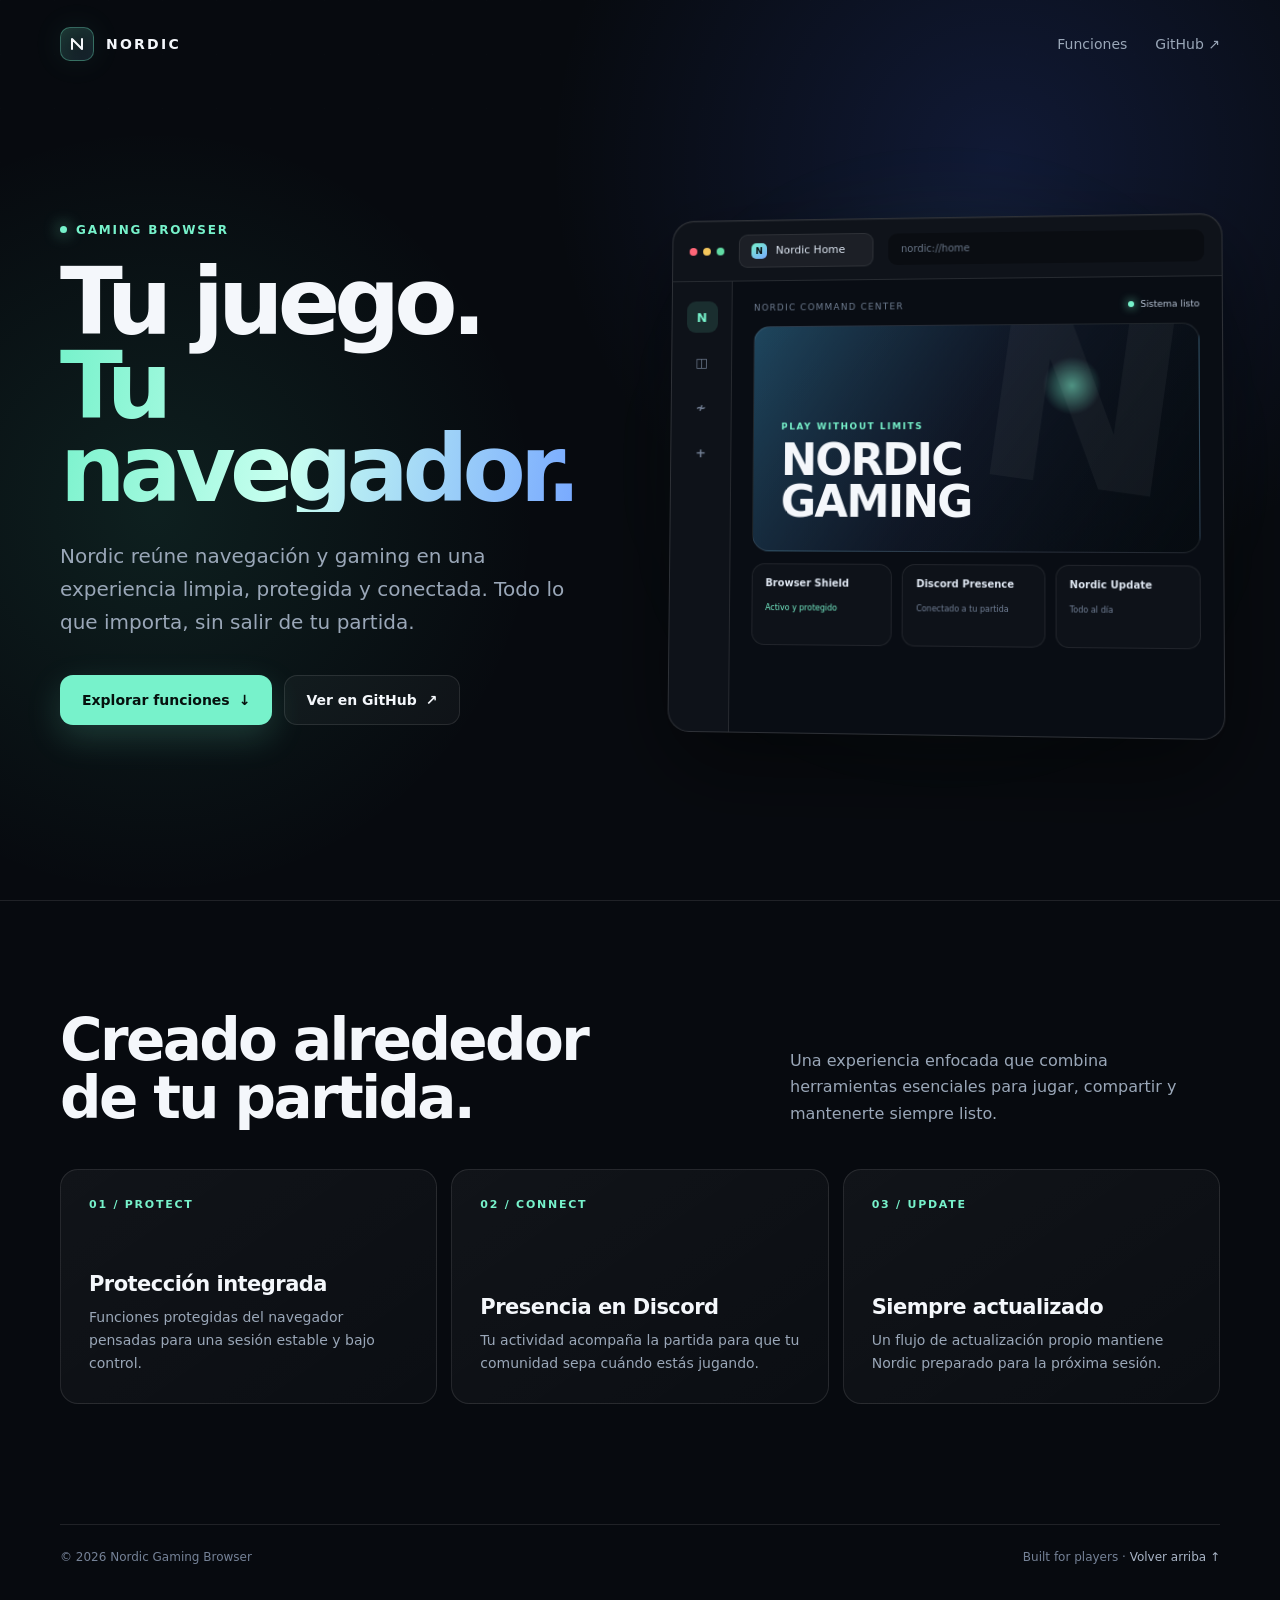
==== index.html @ 699a881e "Create Nordic Gaming Browser landing page" ====
<!doctype html>
<html lang="es">
<head>
  <meta charset="utf-8">
  <meta name="viewport" content="width=device-width, initial-scale=1">
  <meta name="theme-color" content="#070a0f">
  <meta name="description" content="Nordic Gaming Browser: una experiencia de navegación creada alrededor de tu juego.">
  <meta property="og:title" content="Nordic Gaming Browser">
  <meta property="og:description" content="Tu juego. Tu navegador. Sin distracciones.">
  <meta property="og:type" content="website">
  <meta property="og:url" content="https://noordic.github.io/nordic-gaming-browser/">
  <title>Nordic Gaming Browser</title>
  <style>
    :root {
      color-scheme: dark;
      --bg: #070a0f;
      --surface: #0d121b;
      --line: rgba(255,255,255,.1);
      --text: #f4f7fb;
      --muted: #9aa7b8;
      --mint: #77f2cb;
      --blue: #78a9ff;
      --glow: rgba(119,242,203,.22);
      --radius: 22px;
    }
    * { box-sizing: border-box; }
    html { scroll-behavior: smooth; }
    body {
      margin: 0;
      min-width: 320px;
      background:
        radial-gradient(circle at 78% 10%, rgba(67,107,255,.16), transparent 28rem),
        radial-gradient(circle at 12% 32%, rgba(74,222,174,.1), transparent 24rem),
        var(--bg);
      color: var(--text);
      font-family: Inter, ui-sans-serif, system-ui, -apple-system, BlinkMacSystemFont, "Segoe UI", sans-serif;
      -webkit-font-smoothing: antialiased;
    }
    body::before {
      content: "";
      position: fixed;
      inset: 0;
      z-index: -1;
      opacity: .18;
      background-image:
        linear-gradient(rgba(255,255,255,.04) 1px, transparent 1px),
        linear-gradient(90deg, rgba(255,255,255,.04) 1px, transparent 1px);
      background-size: 54px 54px;
      mask-image: linear-gradient(to bottom, black, transparent 75%);
    }
    a { color: inherit; }
    .shell { width: min(1160px, calc(100% - 40px)); margin-inline: auto; }
    header {
      height: 88px;
      display: flex;
      align-items: center;
      justify-content: space-between;
    }
    .brand {
      display: inline-flex;
      align-items: center;
      gap: 12px;
      color: var(--text);
      text-decoration: none;
      font-size: 14px;
      font-weight: 750;
      letter-spacing: .16em;
      text-transform: uppercase;
    }
    .mark {
      width: 34px;
      height: 34px;
      display: grid;
      place-items: center;
      border: 1px solid rgba(119,242,203,.35);
      border-radius: 10px;
      background: linear-gradient(145deg, rgba(119,242,203,.16), rgba(120,169,255,.08));
      box-shadow: inset 0 0 20px rgba(119,242,203,.08), 0 0 32px rgba(119,242,203,.08);
    }
    .mark svg { width: 20px; height: 20px; }
    nav { display: flex; gap: 28px; align-items: center; }
    nav a {
      color: var(--muted);
      text-decoration: none;
      font-size: 14px;
      transition: color .2s ease;
    }
    nav a:hover, nav a:focus-visible { color: var(--text); }
    .hero {
      min-height: calc(100svh - 88px);
      display: grid;
      grid-template-columns: .9fr 1.1fr;
      gap: clamp(42px, 7vw, 96px);
      align-items: center;
      padding: 52px 0 92px;
    }
    .eyebrow {
      width: fit-content;
      display: flex;
      align-items: center;
      gap: 9px;
      margin: 0 0 24px;
      color: var(--mint);
      font-size: 12px;
      font-weight: 700;
      letter-spacing: .15em;
      text-transform: uppercase;
    }
    .eyebrow::before {
      content: "";
      width: 7px;
      height: 7px;
      border-radius: 50%;
      background: var(--mint);
      box-shadow: 0 0 16px var(--mint);
    }
    h1 {
      margin: 0;
      max-width: 700px;
      font-size: clamp(52px, 7.2vw, 96px);
      line-height: .91;
      letter-spacing: -.065em;
      font-weight: 780;
    }
    h1 span {
      display: block;
      color: transparent;
      background: linear-gradient(100deg, var(--mint), #c8fff0 46%, var(--blue));
      -webkit-background-clip: text;
      background-clip: text;
    }
    .lead {
      max-width: 560px;
      margin: 28px 0 0;
      color: var(--muted);
      font-size: clamp(17px, 1.7vw, 20px);
      line-height: 1.65;
    }
    .actions { display: flex; flex-wrap: wrap; gap: 12px; margin-top: 36px; }
    .button {
      min-height: 50px;
      padding: 0 21px;
      display: inline-flex;
      align-items: center;
      justify-content: center;
      gap: 9px;
      border: 1px solid var(--line);
      border-radius: 13px;
      background: rgba(255,255,255,.035);
      color: var(--text);
      font-size: 14px;
      font-weight: 700;
      text-decoration: none;
      transition: transform .2s ease, border-color .2s ease, background .2s ease;
    }
    .button.primary {
      border-color: transparent;
      background: var(--mint);
      color: #06110e;
      box-shadow: 0 12px 34px rgba(119,242,203,.18);
    }
    .button:hover { transform: translateY(-2px); border-color: rgba(255,255,255,.24); }
    .button.primary:hover { background: #9affdf; }
    .button:focus-visible, a:focus-visible { outline: 2px solid var(--mint); outline-offset: 4px; }

    .showcase { position: relative; perspective: 1200px; }
    .showcase::before {
      content: "";
      position: absolute;
      width: 65%;
      aspect-ratio: 1;
      left: 18%;
      top: 14%;
      border-radius: 50%;
      background: var(--glow);
      filter: blur(70px);
    }
    .browser {
      position: relative;
      overflow: hidden;
      border: 1px solid rgba(255,255,255,.15);
      border-radius: var(--radius);
      background: #090d14;
      box-shadow: 0 35px 90px rgba(0,0,0,.48), inset 0 1px rgba(255,255,255,.06);
      transform: rotateY(-4deg) rotateX(2deg);
    }
    .browser-top {
      height: 62px;
      padding: 0 17px;
      display: flex;
      align-items: center;
      gap: 15px;
      border-bottom: 1px solid var(--line);
      background: rgba(255,255,255,.025);
    }
    .traffic { display: flex; gap: 6px; }
    .traffic i { width: 8px; height: 8px; border-radius: 50%; background: #36404f; }
    .traffic i:first-child { background: #ff6678; }
    .traffic i:nth-child(2) { background: #f4c65c; }
    .traffic i:last-child { background: #61dba4; }
    .tab {
      height: 34px;
      min-width: 138px;
      padding: 0 12px;
      display: flex;
      align-items: center;
      gap: 9px;
      border: 1px solid rgba(255,255,255,.08);
      border-radius: 9px;
      background: rgba(255,255,255,.055);
      color: #dce5f1;
      font-size: 11px;
    }
    .tab-badge {
      width: 16px;
      height: 16px;
      display: grid;
      place-items: center;
      border-radius: 5px;
      background: linear-gradient(145deg, var(--mint), var(--blue));
      color: #08100e;
      font-weight: 900;
      font-size: 9px;
    }
    .address {
      flex: 1;
      height: 32px;
      min-width: 0;
      display: flex;
      align-items: center;
      padding: 0 13px;
      border-radius: 9px;
      background: rgba(0,0,0,.3);
      color: #687587;
      font-size: 10px;
    }
    .browser-body {
      min-height: 455px;
      display: grid;
      grid-template-columns: 62px 1fr;
    }
    .rail {
      padding: 20px 13px;
      display: flex;
      flex-direction: column;
      align-items: center;
      gap: 14px;
      border-right: 1px solid var(--line);
      background: rgba(255,255,255,.018);
    }
    .rail div {
      width: 32px;
      height: 32px;
      display: grid;
      place-items: center;
      border-radius: 9px;
      color: #748196;
      font-size: 13px;
      font-weight: 800;
    }
    .rail .active { background: rgba(119,242,203,.12); color: var(--mint); }
    .screen { padding: 22px; }
    .screen-head { display: flex; align-items: center; justify-content: space-between; gap: 14px; }
    .screen-head small { color: #6f7d91; font-size: 9px; letter-spacing: .14em; text-transform: uppercase; }
    .live {
      display: flex;
      align-items: center;
      gap: 6px;
      color: #b9c6d8;
      font-size: 9px;
    }
    .live::before { content: ""; width: 6px; height: 6px; border-radius: 50%; background: var(--mint); box-shadow: 0 0 10px var(--mint); }
    .game-card {
      position: relative;
      overflow: hidden;
      min-height: 228px;
      margin-top: 14px;
      padding: 28px;
      display: flex;
      flex-direction: column;
      justify-content: flex-end;
      border: 1px solid rgba(255,255,255,.1);
      border-radius: 17px;
      background:
        radial-gradient(circle at 72% 27%, rgba(119,242,203,.55), transparent 8%),
        linear-gradient(125deg, rgba(15,27,37,.3), rgba(5,10,15,.85)),
        linear-gradient(120deg, #255977, #19213a 48%, #0b1118);
    }
    .game-card::before {
      content: "N";
      position: absolute;
      right: 3%;
      top: -29%;
      color: rgba(255,255,255,.045);
      font-size: 245px;
      font-weight: 900;
      transform: rotate(8deg);
    }
    .game-card p { margin: 0 0 8px; color: var(--mint); font-size: 9px; font-weight: 800; letter-spacing: .18em; text-transform: uppercase; }
    .game-card h2 { margin: 0; font-size: clamp(28px, 4vw, 44px); line-height: .95; letter-spacing: -.04em; }
    .status-grid { display: grid; grid-template-columns: repeat(3, 1fr); gap: 10px; margin-top: 12px; }
    .status {
      min-height: 82px;
      padding: 13px;
      border: 1px solid rgba(255,255,255,.075);
      border-radius: 13px;
      background: rgba(255,255,255,.025);
    }
    .status b { display: block; margin-bottom: 7px; color: #dfe7f2; font-size: 10px; }
    .status span { color: #738198; font-size: 8px; line-height: 1.5; }
    .status .ok { color: var(--mint); }

    .features {
      padding: 110px 0 120px;
      border-top: 1px solid var(--line);
    }
    .section-head {
      display: flex;
      justify-content: space-between;
      align-items: end;
      gap: 30px;
      margin-bottom: 42px;
    }
    .section-head h2 { margin: 0; font-size: clamp(34px, 5vw, 58px); letter-spacing: -.045em; line-height: 1; }
    .section-head p { max-width: 430px; margin: 0; color: var(--muted); line-height: 1.65; }
    .feature-grid { display: grid; grid-template-columns: repeat(3, 1fr); gap: 14px; }
    .feature {
      min-height: 235px;
      padding: 28px;
      display: flex;
      flex-direction: column;
      border: 1px solid var(--line);
      border-radius: 18px;
      background: linear-gradient(145deg, rgba(255,255,255,.045), rgba(255,255,255,.018));
    }
    .feature .number { color: var(--mint); font-size: 11px; font-weight: 800; letter-spacing: .16em; }
    .feature h3 { margin: auto 0 10px; font-size: 21px; letter-spacing: -.025em; }
    .feature p { margin: 0; color: var(--muted); font-size: 14px; line-height: 1.65; }
    footer {
      padding: 25px 0 36px;
      display: flex;
      justify-content: space-between;
      gap: 20px;
      border-top: 1px solid var(--line);
      color: #758297;
      font-size: 12px;
    }
    footer a { text-decoration: none; color: #a9b5c6; }
    footer a:hover { color: var(--mint); }

    @media (max-width: 900px) {
      .hero { grid-template-columns: 1fr; padding-top: 38px; }
      .hero-copy { max-width: 680px; }
      .showcase { width: min(680px, 100%); }
      .browser { transform: none; }
      .feature-grid { grid-template-columns: 1fr; }
      .feature { min-height: 190px; }
    }
    @media (max-width: 620px) {
      .shell { width: min(100% - 28px, 1160px); }
      header { height: 72px; }
      nav a:first-child { display: none; }
      .hero { min-height: auto; gap: 52px; padding: 56px 0 78px; }
      h1 { font-size: clamp(50px, 16vw, 72px); }
      .browser-top { height: 52px; padding: 0 12px; gap: 10px; }
      .tab { min-width: 108px; }
      .browser-body { min-height: 365px; grid-template-columns: 48px 1fr; }
      .rail { padding-inline: 8px; }
      .screen { padding: 14px; }
      .game-card { min-height: 190px; padding: 20px; }
      .status-grid { grid-template-columns: 1fr; }
      .status:nth-child(n+2) { display: none; }
      .section-head { align-items: start; flex-direction: column; }
      .features { padding: 82px 0; }
      footer { flex-direction: column; }
    }
    @media (prefers-reduced-motion: reduce) {
      html { scroll-behavior: auto; }
      *, *::before, *::after { transition-duration: .01ms !important; }
    }
  </style>
</head>
<body>
  <header class="shell">
    <a class="brand" href="#" aria-label="Nordic Gaming Browser, inicio">
      <span class="mark" aria-hidden="true">
        <svg viewBox="0 0 24 24" fill="none">
          <path d="M6 18V6l12 12V6" stroke="currentColor" stroke-width="2.4" stroke-linecap="round" stroke-linejoin="round"/>
        </svg>
      </span>
      Nordic
    </a>
    <nav aria-label="Navegación principal">
      <a href="#funciones">Funciones</a>
      <a href="https://github.com/noordic/nordic-gaming-browser" target="_blank" rel="noreferrer">GitHub &nearr;</a>
    </nav>
  </header>

  <main>
    <section class="hero shell">
      <div class="hero-copy">
        <p class="eyebrow">Gaming browser</p>
        <h1>Tu juego.<span>Tu navegador.</span></h1>
        <p class="lead">Nordic re&uacute;ne navegaci&oacute;n y gaming en una experiencia limpia, protegida y conectada. Todo lo que importa, sin salir de tu partida.</p>
        <div class="actions">
          <a class="button primary" href="#funciones">Explorar funciones <span aria-hidden="true">&darr;</span></a>
          <a class="button" href="https://github.com/noordic/nordic-gaming-browser" target="_blank" rel="noreferrer">Ver en GitHub <span aria-hidden="true">&nearr;</span></a>
        </div>
      </div>

      <div class="showcase" aria-label="Vista conceptual de Nordic Gaming Browser">
        <div class="browser">
          <div class="browser-top">
            <span class="traffic" aria-hidden="true"><i></i><i></i><i></i></span>
            <div class="tab"><span class="tab-badge">N</span> Nordic Home</div>
            <div class="address">nordic://home</div>
          </div>
          <div class="browser-body">
            <aside class="rail" aria-hidden="true">
              <div class="active">N</div>
              <div>&#9707;</div>
              <div>&#8769;</div>
              <div>+</div>
            </aside>
            <div class="screen">
              <div class="screen-head">
                <small>Nordic command center</small>
                <span class="live">Sistema listo</span>
              </div>
              <div class="game-card">
                <p>Play without limits</p>
                <h2>NORDIC<br>GAMING</h2>
              </div>
              <div class="status-grid">
                <div class="status"><b>Browser Shield</b><span class="ok">Activo y protegido</span></div>
                <div class="status"><b>Discord Presence</b><span>Conectado a tu partida</span></div>
                <div class="status"><b>Nordic Update</b><span>Todo al d&iacute;a</span></div>
              </div>
            </div>
          </div>
        </div>
      </div>
    </section>

    <section class="features" id="funciones">
      <div class="shell">
        <div class="section-head">
          <h2>Creado alrededor<br>de tu partida.</h2>
          <p>Una experiencia enfocada que combina herramientas esenciales para jugar, compartir y mantenerte siempre listo.</p>
        </div>
        <div class="feature-grid">
          <article class="feature">
            <span class="number">01 / PROTECT</span>
            <h3>Protecci&oacute;n integrada</h3>
            <p>Funciones protegidas del navegador pensadas para una sesi&oacute;n estable y bajo control.</p>
          </article>
          <article class="feature">
            <span class="number">02 / CONNECT</span>
            <h3>Presencia en Discord</h3>
            <p>Tu actividad acompa&ntilde;a la partida para que tu comunidad sepa cu&aacute;ndo est&aacute;s jugando.</p>
          </article>
          <article class="feature">
            <span class="number">03 / UPDATE</span>
            <h3>Siempre actualizado</h3>
            <p>Un flujo de actualizaci&oacute;n propio mantiene Nordic preparado para la pr&oacute;xima sesi&oacute;n.</p>
          </article>
        </div>
      </div>
    </section>
  </main>

  <footer class="shell">
    <span>&copy; 2026 Nordic Gaming Browser</span>
    <span>Built for players &middot; <a href="#">Volver arriba &uarr;</a></span>
  </footer>
</body>
</html>
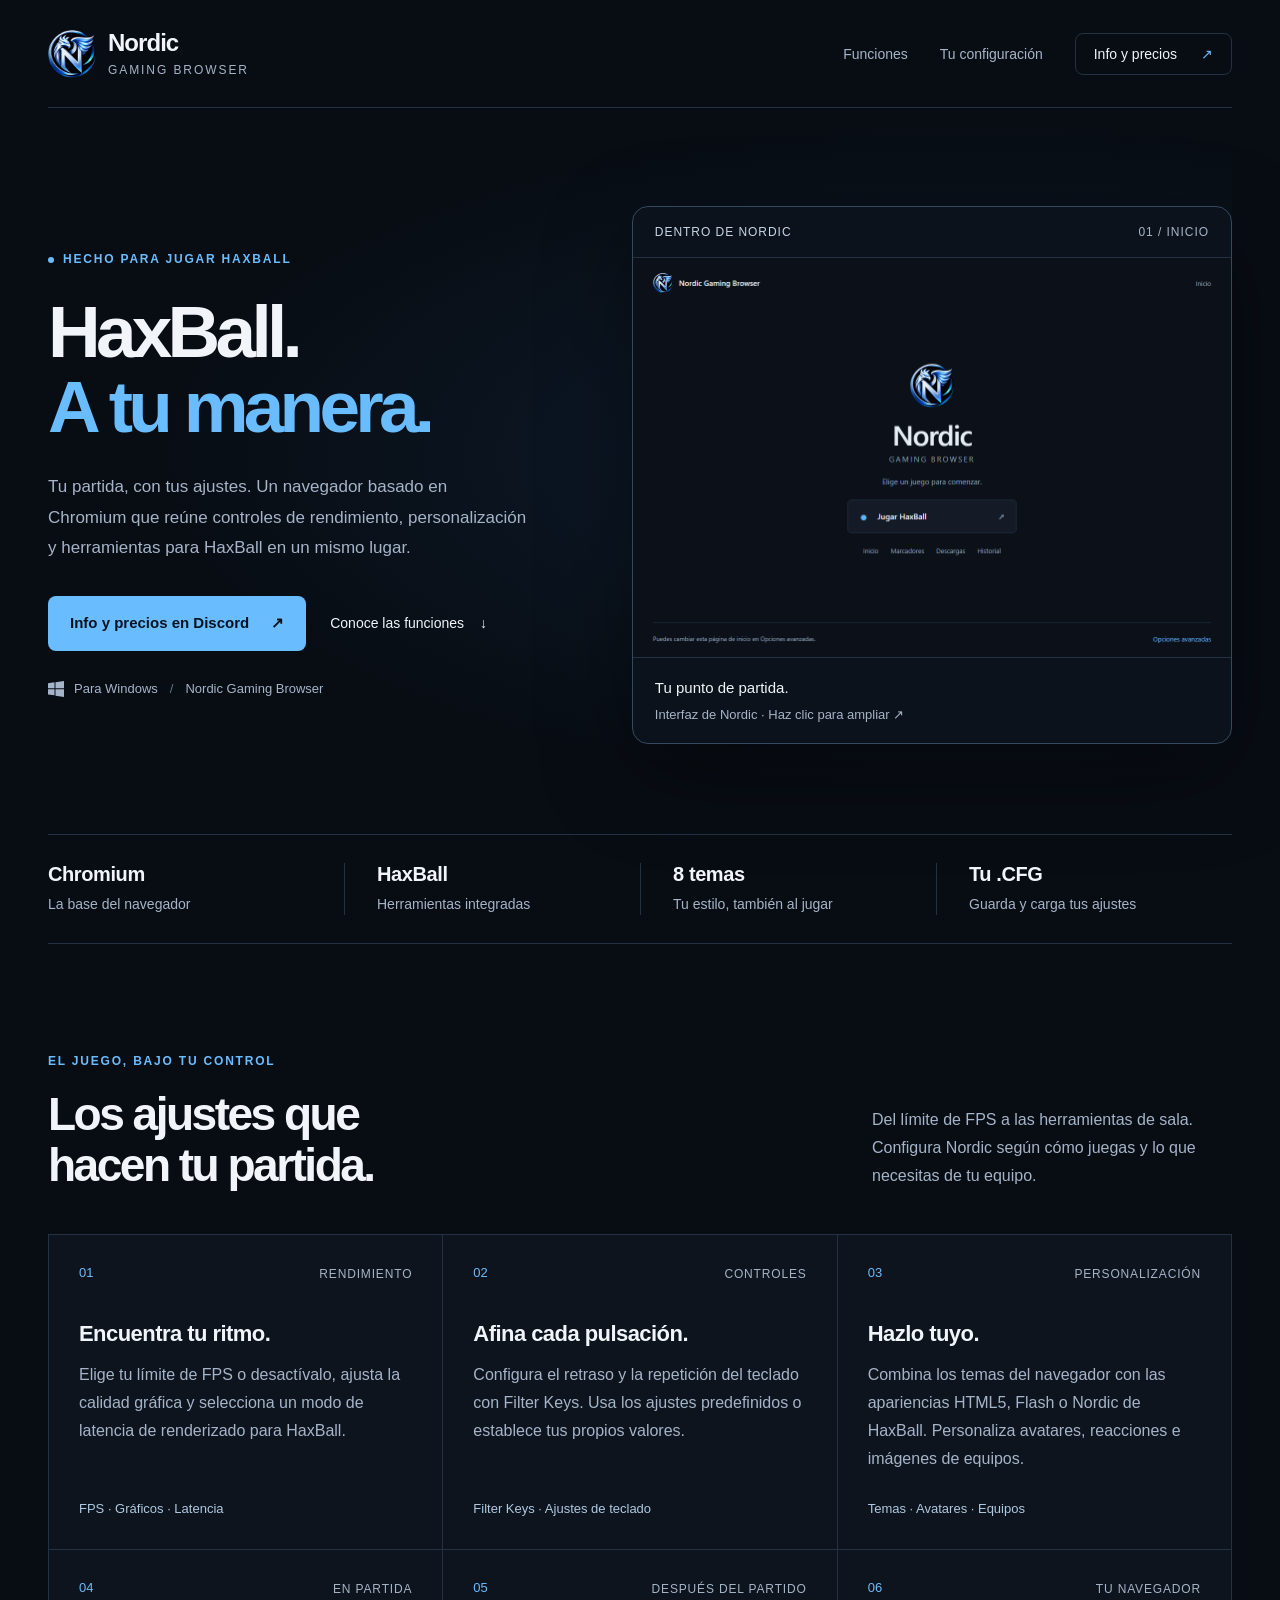
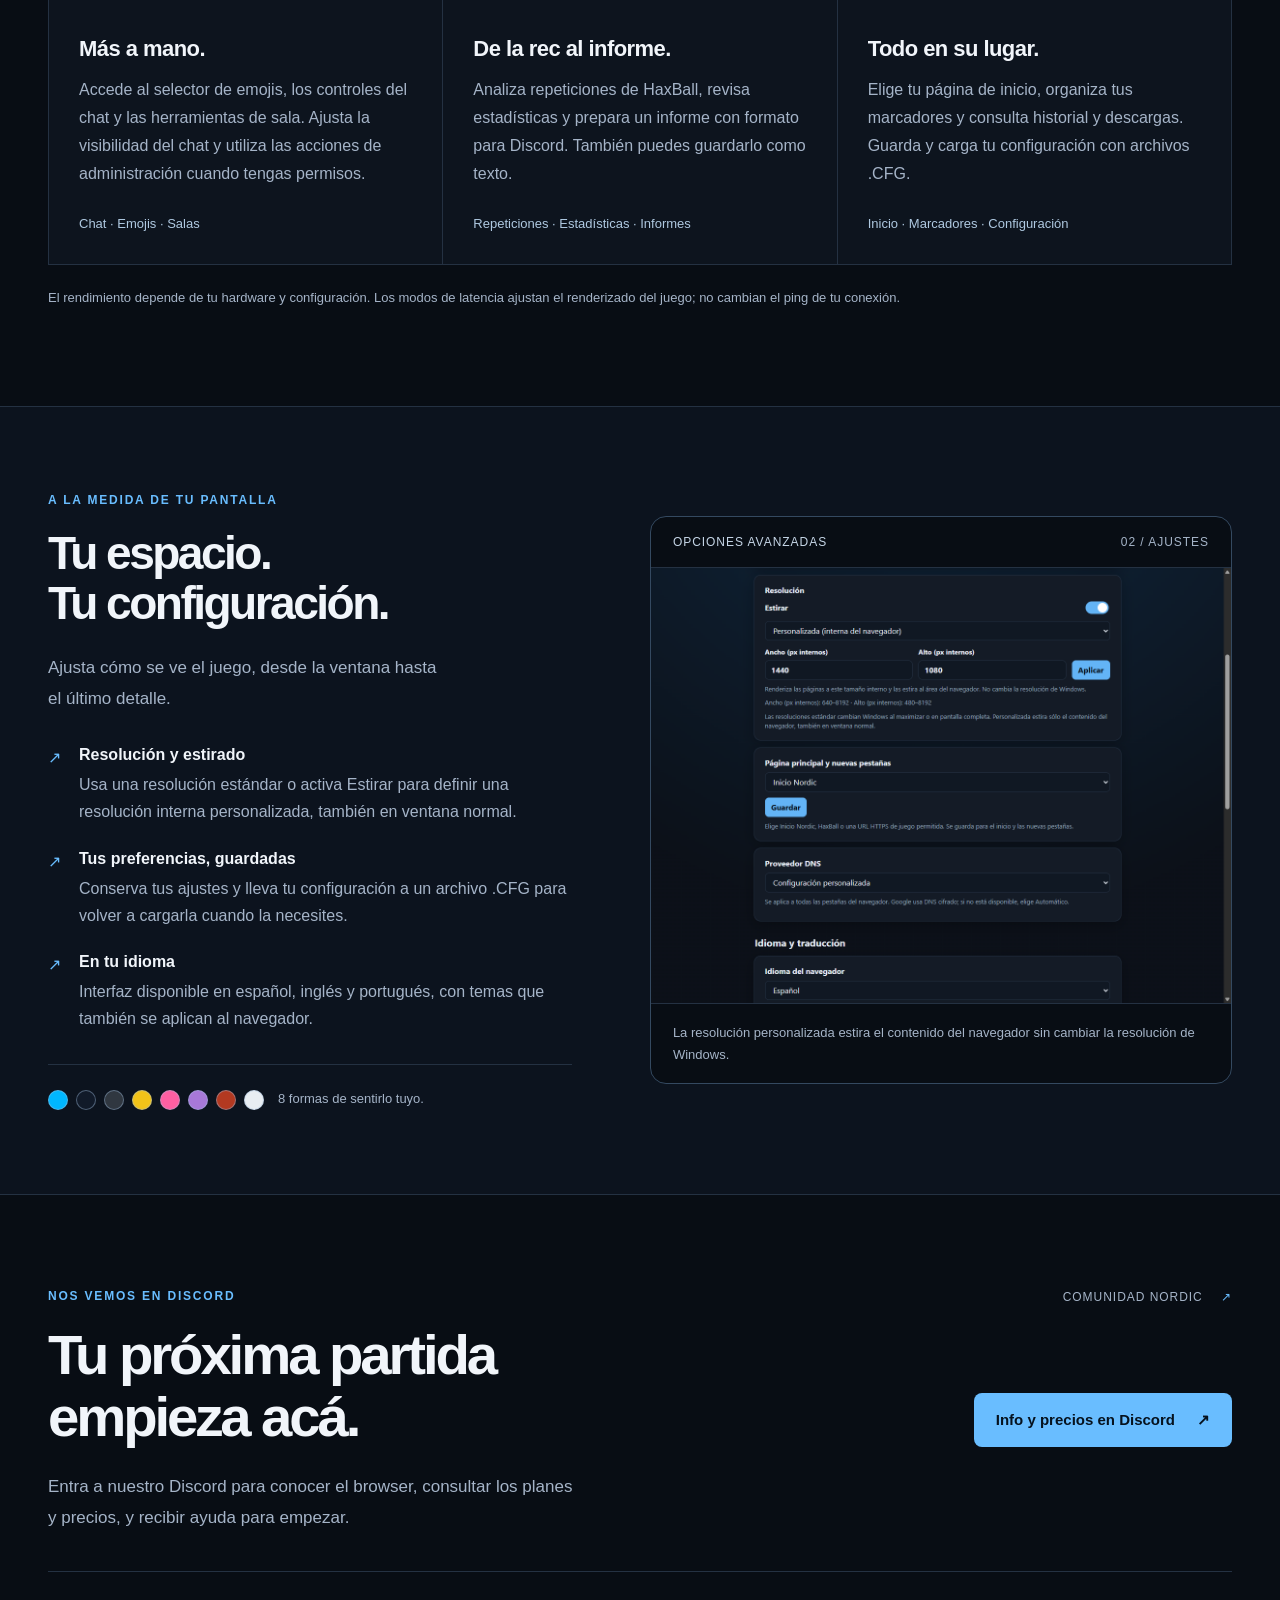
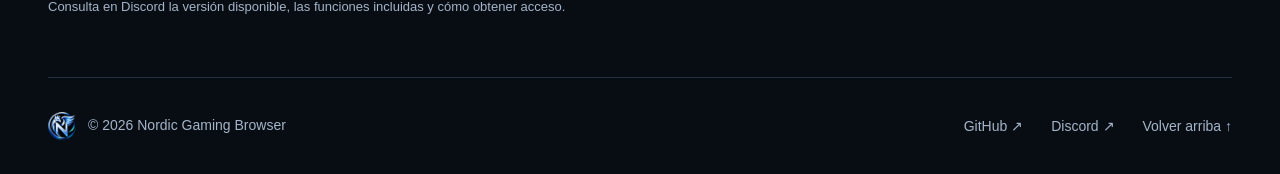
==== commit 4275265a: "Refresh Nordic site for current HaxBall browser and Discord pricing" ====
--- a/index.html
+++ b/index.html
@@ -3,475 +3,148 @@
 <head>
   <meta charset="utf-8">
   <meta name="viewport" content="width=device-width, initial-scale=1">
-  <meta name="theme-color" content="#070a0f">
-  <meta name="description" content="Nordic Gaming Browser: una experiencia de navegación creada alrededor de tu juego.">
-  <meta property="og:title" content="Nordic Gaming Browser">
-  <meta property="og:description" content="Tu juego. Tu navegador. Sin distracciones.">
+  <meta name="theme-color" content="#080d14">
+  <meta name="description" content="Nordic Gaming Browser para Windows. Un navegador basado en Chromium con controles de FPS, latencia, personalización y herramientas para HaxBall. Información y precios en Discord.">
+  <meta property="og:title" content="Nordic Gaming Browser — HaxBall. A tu manera.">
+  <meta property="og:description" content="Controla tu experiencia en HaxBall: rendimiento, temas, resolución y herramientas de juego. Conoce Nordic y consulta los precios en Discord.">
   <meta property="og:type" content="website">
+  <meta property="og:locale" content="es_CL">
   <meta property="og:url" content="https://noordic.github.io/nordic-gaming-browser/">
-  <title>Nordic Gaming Browser</title>
-  <style>
-    :root {
-      color-scheme: dark;
-      --bg: #070a0f;
-      --surface: #0d121b;
-      --line: rgba(255,255,255,.1);
-      --text: #f4f7fb;
-      --muted: #9aa7b8;
-      --mint: #77f2cb;
-      --blue: #78a9ff;
-      --glow: rgba(119,242,203,.22);
-      --radius: 22px;
-    }
-    * { box-sizing: border-box; }
-    html { scroll-behavior: smooth; }
-    body {
-      margin: 0;
-      min-width: 320px;
-      background:
-        radial-gradient(circle at 78% 10%, rgba(67,107,255,.16), transparent 28rem),
-        radial-gradient(circle at 12% 32%, rgba(74,222,174,.1), transparent 24rem),
-        var(--bg);
-      color: var(--text);
-      font-family: Inter, ui-sans-serif, system-ui, -apple-system, BlinkMacSystemFont, "Segoe UI", sans-serif;
-      -webkit-font-smoothing: antialiased;
-    }
-    body::before {
-      content: "";
-      position: fixed;
-      inset: 0;
-      z-index: -1;
-      opacity: .18;
-      background-image:
-        linear-gradient(rgba(255,255,255,.04) 1px, transparent 1px),
-        linear-gradient(90deg, rgba(255,255,255,.04) 1px, transparent 1px);
-      background-size: 54px 54px;
-      mask-image: linear-gradient(to bottom, black, transparent 75%);
-    }
-    a { color: inherit; }
-    .shell { width: min(1160px, calc(100% - 40px)); margin-inline: auto; }
-    header {
-      height: 88px;
-      display: flex;
-      align-items: center;
-      justify-content: space-between;
-    }
-    .brand {
-      display: inline-flex;
-      align-items: center;
-      gap: 12px;
-      color: var(--text);
-      text-decoration: none;
-      font-size: 14px;
-      font-weight: 750;
-      letter-spacing: .16em;
-      text-transform: uppercase;
-    }
-    .mark {
-      width: 34px;
-      height: 34px;
-      display: grid;
-      place-items: center;
-      border: 1px solid rgba(119,242,203,.35);
-      border-radius: 10px;
-      background: linear-gradient(145deg, rgba(119,242,203,.16), rgba(120,169,255,.08));
-      box-shadow: inset 0 0 20px rgba(119,242,203,.08), 0 0 32px rgba(119,242,203,.08);
-    }
-    .mark svg { width: 20px; height: 20px; }
-    nav { display: flex; gap: 28px; align-items: center; }
-    nav a {
-      color: var(--muted);
-      text-decoration: none;
-      font-size: 14px;
-      transition: color .2s ease;
-    }
-    nav a:hover, nav a:focus-visible { color: var(--text); }
-    .hero {
-      min-height: calc(100svh - 88px);
-      display: grid;
-      grid-template-columns: .9fr 1.1fr;
-      gap: clamp(42px, 7vw, 96px);
-      align-items: center;
-      padding: 52px 0 92px;
-    }
-    .eyebrow {
-      width: fit-content;
-      display: flex;
-      align-items: center;
-      gap: 9px;
-      margin: 0 0 24px;
-      color: var(--mint);
-      font-size: 12px;
-      font-weight: 700;
-      letter-spacing: .15em;
-      text-transform: uppercase;
-    }
-    .eyebrow::before {
-      content: "";
-      width: 7px;
-      height: 7px;
-      border-radius: 50%;
-      background: var(--mint);
-      box-shadow: 0 0 16px var(--mint);
-    }
-    h1 {
-      margin: 0;
-      max-width: 700px;
-      font-size: clamp(52px, 7.2vw, 96px);
-      line-height: .91;
-      letter-spacing: -.065em;
-      font-weight: 780;
-    }
-    h1 span {
-      display: block;
-      color: transparent;
-      background: linear-gradient(100deg, var(--mint), #c8fff0 46%, var(--blue));
-      -webkit-background-clip: text;
-      background-clip: text;
-    }
-    .lead {
-      max-width: 560px;
-      margin: 28px 0 0;
-      color: var(--muted);
-      font-size: clamp(17px, 1.7vw, 20px);
-      line-height: 1.65;
-    }
-    .actions { display: flex; flex-wrap: wrap; gap: 12px; margin-top: 36px; }
-    .button {
-      min-height: 50px;
-      padding: 0 21px;
-      display: inline-flex;
-      align-items: center;
-      justify-content: center;
-      gap: 9px;
-      border: 1px solid var(--line);
-      border-radius: 13px;
-      background: rgba(255,255,255,.035);
-      color: var(--text);
-      font-size: 14px;
-      font-weight: 700;
-      text-decoration: none;
-      transition: transform .2s ease, border-color .2s ease, background .2s ease;
-    }
-    .button.primary {
-      border-color: transparent;
-      background: var(--mint);
-      color: #06110e;
-      box-shadow: 0 12px 34px rgba(119,242,203,.18);
-    }
-    .button:hover { transform: translateY(-2px); border-color: rgba(255,255,255,.24); }
-    .button.primary:hover { background: #9affdf; }
-    .button:focus-visible, a:focus-visible { outline: 2px solid var(--mint); outline-offset: 4px; }
-
-    .showcase { position: relative; perspective: 1200px; }
-    .showcase::before {
-      content: "";
-      position: absolute;
-      width: 65%;
-      aspect-ratio: 1;
-      left: 18%;
-      top: 14%;
-      border-radius: 50%;
-      background: var(--glow);
-      filter: blur(70px);
-    }
-    .browser {
-      position: relative;
-      overflow: hidden;
-      border: 1px solid rgba(255,255,255,.15);
-      border-radius: var(--radius);
-      background: #090d14;
-      box-shadow: 0 35px 90px rgba(0,0,0,.48), inset 0 1px rgba(255,255,255,.06);
-      transform: rotateY(-4deg) rotateX(2deg);
-    }
-    .browser-top {
-      height: 62px;
-      padding: 0 17px;
-      display: flex;
-      align-items: center;
-      gap: 15px;
-      border-bottom: 1px solid var(--line);
-      background: rgba(255,255,255,.025);
-    }
-    .traffic { display: flex; gap: 6px; }
-    .traffic i { width: 8px; height: 8px; border-radius: 50%; background: #36404f; }
-    .traffic i:first-child { background: #ff6678; }
-    .traffic i:nth-child(2) { background: #f4c65c; }
-    .traffic i:last-child { background: #61dba4; }
-    .tab {
-      height: 34px;
-      min-width: 138px;
-      padding: 0 12px;
-      display: flex;
-      align-items: center;
-      gap: 9px;
-      border: 1px solid rgba(255,255,255,.08);
-      border-radius: 9px;
-      background: rgba(255,255,255,.055);
-      color: #dce5f1;
-      font-size: 11px;
-    }
-    .tab-badge {
-      width: 16px;
-      height: 16px;
-      display: grid;
-      place-items: center;
-      border-radius: 5px;
-      background: linear-gradient(145deg, var(--mint), var(--blue));
-      color: #08100e;
-      font-weight: 900;
-      font-size: 9px;
-    }
-    .address {
-      flex: 1;
-      height: 32px;
-      min-width: 0;
-      display: flex;
-      align-items: center;
-      padding: 0 13px;
-      border-radius: 9px;
-      background: rgba(0,0,0,.3);
-      color: #687587;
-      font-size: 10px;
-    }
-    .browser-body {
-      min-height: 455px;
-      display: grid;
-      grid-template-columns: 62px 1fr;
-    }
-    .rail {
-      padding: 20px 13px;
-      display: flex;
-      flex-direction: column;
-      align-items: center;
-      gap: 14px;
-      border-right: 1px solid var(--line);
-      background: rgba(255,255,255,.018);
-    }
-    .rail div {
-      width: 32px;
-      height: 32px;
-      display: grid;
-      place-items: center;
-      border-radius: 9px;
-      color: #748196;
-      font-size: 13px;
-      font-weight: 800;
-    }
-    .rail .active { background: rgba(119,242,203,.12); color: var(--mint); }
-    .screen { padding: 22px; }
-    .screen-head { display: flex; align-items: center; justify-content: space-between; gap: 14px; }
-    .screen-head small { color: #6f7d91; font-size: 9px; letter-spacing: .14em; text-transform: uppercase; }
-    .live {
-      display: flex;
-      align-items: center;
-      gap: 6px;
-      color: #b9c6d8;
-      font-size: 9px;
-    }
-    .live::before { content: ""; width: 6px; height: 6px; border-radius: 50%; background: var(--mint); box-shadow: 0 0 10px var(--mint); }
-    .game-card {
-      position: relative;
-      overflow: hidden;
-      min-height: 228px;
-      margin-top: 14px;
-      padding: 28px;
-      display: flex;
-      flex-direction: column;
-      justify-content: flex-end;
-      border: 1px solid rgba(255,255,255,.1);
-      border-radius: 17px;
-      background:
-        radial-gradient(circle at 72% 27%, rgba(119,242,203,.55), transparent 8%),
-        linear-gradient(125deg, rgba(15,27,37,.3), rgba(5,10,15,.85)),
-        linear-gradient(120deg, #255977, #19213a 48%, #0b1118);
-    }
-    .game-card::before {
-      content: "N";
-      position: absolute;
-      right: 3%;
-      top: -29%;
-      color: rgba(255,255,255,.045);
-      font-size: 245px;
-      font-weight: 900;
-      transform: rotate(8deg);
-    }
-    .game-card p { margin: 0 0 8px; color: var(--mint); font-size: 9px; font-weight: 800; letter-spacing: .18em; text-transform: uppercase; }
-    .game-card h2 { margin: 0; font-size: clamp(28px, 4vw, 44px); line-height: .95; letter-spacing: -.04em; }
-    .status-grid { display: grid; grid-template-columns: repeat(3, 1fr); gap: 10px; margin-top: 12px; }
-    .status {
-      min-height: 82px;
-      padding: 13px;
-      border: 1px solid rgba(255,255,255,.075);
-      border-radius: 13px;
-      background: rgba(255,255,255,.025);
-    }
-    .status b { display: block; margin-bottom: 7px; color: #dfe7f2; font-size: 10px; }
-    .status span { color: #738198; font-size: 8px; line-height: 1.5; }
-    .status .ok { color: var(--mint); }
-
-    .features {
-      padding: 110px 0 120px;
-      border-top: 1px solid var(--line);
-    }
-    .section-head {
-      display: flex;
-      justify-content: space-between;
-      align-items: end;
-      gap: 30px;
-      margin-bottom: 42px;
-    }
-    .section-head h2 { margin: 0; font-size: clamp(34px, 5vw, 58px); letter-spacing: -.045em; line-height: 1; }
-    .section-head p { max-width: 430px; margin: 0; color: var(--muted); line-height: 1.65; }
-    .feature-grid { display: grid; grid-template-columns: repeat(3, 1fr); gap: 14px; }
-    .feature {
-      min-height: 235px;
-      padding: 28px;
-      display: flex;
-      flex-direction: column;
-      border: 1px solid var(--line);
-      border-radius: 18px;
-      background: linear-gradient(145deg, rgba(255,255,255,.045), rgba(255,255,255,.018));
-    }
-    .feature .number { color: var(--mint); font-size: 11px; font-weight: 800; letter-spacing: .16em; }
-    .feature h3 { margin: auto 0 10px; font-size: 21px; letter-spacing: -.025em; }
-    .feature p { margin: 0; color: var(--muted); font-size: 14px; line-height: 1.65; }
-    footer {
-      padding: 25px 0 36px;
-      display: flex;
-      justify-content: space-between;
-      gap: 20px;
-      border-top: 1px solid var(--line);
-      color: #758297;
-      font-size: 12px;
-    }
-    footer a { text-decoration: none; color: #a9b5c6; }
-    footer a:hover { color: var(--mint); }
-
-    @media (max-width: 900px) {
-      .hero { grid-template-columns: 1fr; padding-top: 38px; }
-      .hero-copy { max-width: 680px; }
-      .showcase { width: min(680px, 100%); }
-      .browser { transform: none; }
-      .feature-grid { grid-template-columns: 1fr; }
-      .feature { min-height: 190px; }
-    }
-    @media (max-width: 620px) {
-      .shell { width: min(100% - 28px, 1160px); }
-      header { height: 72px; }
-      nav a:first-child { display: none; }
-      .hero { min-height: auto; gap: 52px; padding: 56px 0 78px; }
-      h1 { font-size: clamp(50px, 16vw, 72px); }
-      .browser-top { height: 52px; padding: 0 12px; gap: 10px; }
-      .tab { min-width: 108px; }
-      .browser-body { min-height: 365px; grid-template-columns: 48px 1fr; }
-      .rail { padding-inline: 8px; }
-      .screen { padding: 14px; }
-      .game-card { min-height: 190px; padding: 20px; }
-      .status-grid { grid-template-columns: 1fr; }
-      .status:nth-child(n+2) { display: none; }
-      .section-head { align-items: start; flex-direction: column; }
-      .features { padding: 82px 0; }
-      footer { flex-direction: column; }
-    }
-    @media (prefers-reduced-motion: reduce) {
-      html { scroll-behavior: auto; }
-      *, *::before, *::after { transition-duration: .01ms !important; }
-    }
-  </style>
+  <meta name="twitter:card" content="summary">
+  <meta name="twitter:title" content="Nordic Gaming Browser — HaxBall. A tu manera.">
+  <meta name="twitter:description" content="Un navegador para Windows con herramientas integradas para HaxBall. Información y precios en Discord.">
+  <link rel="canonical" href="https://noordic.github.io/nordic-gaming-browser/">
+  <link rel="icon" type="image/png" sizes="32x32" href="assets/favicon.png">
+  <link rel="stylesheet" href="styles.css">
+  <title>Nordic Gaming Browser — HaxBall. A tu manera.</title>
 </head>
-<body>
-  <header class="shell">
-    <a class="brand" href="#" aria-label="Nordic Gaming Browser, inicio">
-      <span class="mark" aria-hidden="true">
-        <svg viewBox="0 0 24 24" fill="none">
-          <path d="M6 18V6l12 12V6" stroke="currentColor" stroke-width="2.4" stroke-linecap="round" stroke-linejoin="round"/>
-        </svg>
-      </span>
-      Nordic
+<body id="inicio">
+  <a class="skip-link" href="#contenido">Saltar al contenido</a>
+  <header class="header shell">
+    <a class="brand" href="#inicio" aria-label="Nordic Gaming Browser, inicio">
+      <img src="assets/nordic-logo.png" width="48" height="48" alt="">
+      <span>Nordic<span class="brand-subtitle">GAMING BROWSER</span></span>
     </a>
     <nav aria-label="Navegación principal">
-      <a href="#funciones">Funciones</a>
-      <a href="https://github.com/noordic/nordic-gaming-browser" target="_blank" rel="noreferrer">GitHub &nearr;</a>
+      <a class="nav-section" href="#funciones">Funciones</a>
+      <a class="nav-section" href="#personalizacion">Tu configuración</a>
+      <a class="nav-contact" href="https://discord.gg/AZUxGHRaNY" target="_blank" rel="noopener noreferrer">Info y precios <span aria-hidden="true">↗</span></a>
     </nav>
   </header>
 
-  <main>
-    <section class="hero shell">
+  <main id="contenido">
+    <section class="hero shell" aria-labelledby="hero-title">
       <div class="hero-copy">
-        <p class="eyebrow">Gaming browser</p>
-        <h1>Tu juego.<span>Tu navegador.</span></h1>
-        <p class="lead">Nordic re&uacute;ne navegaci&oacute;n y gaming en una experiencia limpia, protegida y conectada. Todo lo que importa, sin salir de tu partida.</p>
+        <p class="eyebrow"><span class="signal" aria-hidden="true"></span> HECHO PARA JUGAR HAXBALL</p>
+        <h1 id="hero-title">HaxBall.<br><span>A tu manera.</span></h1>
+        <p class="lead">Tu partida, con tus ajustes. Un navegador basado en Chromium que reúne controles de rendimiento, personalización y herramientas para HaxBall en un mismo lugar.</p>
         <div class="actions">
-          <a class="button primary" href="#funciones">Explorar funciones <span aria-hidden="true">&darr;</span></a>
-          <a class="button" href="https://github.com/noordic/nordic-gaming-browser" target="_blank" rel="noreferrer">Ver en GitHub <span aria-hidden="true">&nearr;</span></a>
+          <a class="button primary" href="https://discord.gg/AZUxGHRaNY" target="_blank" rel="noopener noreferrer">Info y precios en Discord <span aria-hidden="true">↗</span></a>
+          <a class="text-link" href="#funciones">Conoce las funciones <span aria-hidden="true">↓</span></a>
         </div>
+        <p class="platform"><svg width="16" height="16" viewBox="0 0 16 16" fill="currentColor" aria-hidden="true"><path d="M0 2.2 6.5 1.3v6H0zm7.5-1L16 0v7.3H7.5zM0 8.3h6.5v6L0 13.4zm7.5 0H16V16l-8.5-1.2z"/></svg> Para Windows <span aria-hidden="true">/</span> Nordic Gaming Browser</p>
       </div>
+      <figure class="product-preview">
+        <div class="preview-heading"><span class="preview-label">DENTRO DE NORDIC</span><span>01 / INICIO</span></div>
+        <a class="screenshot-link" href="assets/nordic-home.png" target="_blank" rel="noopener noreferrer" aria-label="Ampliar captura de la página de inicio de Nordic">
+          <img class="home-capture" src="assets/nordic-home.png" width="1200" height="800" alt="Página de inicio de Nordic con el logo del dragón, acceso a HaxBall, marcadores, descargas, historial y opciones avanzadas." fetchpriority="high">
+        </a>
+        <figcaption><span>Tu punto de partida.</span> Interfaz de Nordic · Haz clic para ampliar <span aria-hidden="true">↗</span></figcaption>
+      </figure>
+    </section>
 
-      <div class="showcase" aria-label="Vista conceptual de Nordic Gaming Browser">
-        <div class="browser">
-          <div class="browser-top">
-            <span class="traffic" aria-hidden="true"><i></i><i></i><i></i></span>
-            <div class="tab"><span class="tab-badge">N</span> Nordic Home</div>
-            <div class="address">nordic://home</div>
-          </div>
-          <div class="browser-body">
-            <aside class="rail" aria-hidden="true">
-              <div class="active">N</div>
-              <div>&#9707;</div>
-              <div>&#8769;</div>
-              <div>+</div>
-            </aside>
-            <div class="screen">
-              <div class="screen-head">
-                <small>Nordic command center</small>
-                <span class="live">Sistema listo</span>
-              </div>
-              <div class="game-card">
-                <p>Play without limits</p>
-                <h2>NORDIC<br>GAMING</h2>
-              </div>
-              <div class="status-grid">
-                <div class="status"><b>Browser Shield</b><span class="ok">Activo y protegido</span></div>
-                <div class="status"><b>Discord Presence</b><span>Conectado a tu partida</span></div>
-                <div class="status"><b>Nordic Update</b><span>Todo al d&iacute;a</span></div>
-              </div>
-            </div>
+    <div class="product-facts shell" aria-label="Características principales">
+      <p><strong>Chromium</strong><span>La base del navegador</span></p>
+      <p><strong>HaxBall</strong><span>Herramientas integradas</span></p>
+      <p><strong>8 temas</strong><span>Tu estilo, también al jugar</span></p>
+      <p><strong>Tu .CFG</strong><span>Guarda y carga tus ajustes</span></p>
+    </div>
+
+    <section class="section shell" id="funciones" aria-labelledby="features-title">
+      <div class="section-heading">
+        <div><p class="eyebrow">EL JUEGO, BAJO TU CONTROL</p><h2 id="features-title">Los ajustes que<br>hacen tu partida.</h2></div>
+        <p>Del límite de FPS a las herramientas de sala. Configura Nordic según cómo juegas y lo que necesitas de tu equipo.</p>
+      </div>
+      <div class="feature-grid">
+        <article class="feature">
+          <span class="feature-index">01 <span>RENDIMIENTO</span></span>
+          <h3>Encuentra tu ritmo.</h3>
+          <p>Elige tu límite de FPS o desactívalo, ajusta la calidad gráfica y selecciona un modo de latencia de renderizado para HaxBall.</p>
+          <span class="feature-detail">FPS · Gráficos · Latencia</span>
+        </article>
+        <article class="feature">
+          <span class="feature-index">02 <span>CONTROLES</span></span>
+          <h3>Afina cada pulsación.</h3>
+          <p>Configura el retraso y la repetición del teclado con Filter Keys. Usa los ajustes predefinidos o establece tus propios valores.</p>
+          <span class="feature-detail">Filter Keys · Ajustes de teclado</span>
+        </article>
+        <article class="feature">
+          <span class="feature-index">03 <span>PERSONALIZACIÓN</span></span>
+          <h3>Hazlo tuyo.</h3>
+          <p>Combina los temas del navegador con las apariencias HTML5, Flash o Nordic de HaxBall. Personaliza avatares, reacciones e imágenes de equipos.</p>
+          <span class="feature-detail">Temas · Avatares · Equipos</span>
+        </article>
+        <article class="feature">
+          <span class="feature-index">04 <span>EN PARTIDA</span></span>
+          <h3>Más a mano.</h3>
+          <p>Accede al selector de emojis, los controles del chat y las herramientas de sala. Ajusta la visibilidad del chat y utiliza las acciones de administración cuando tengas permisos.</p>
+          <span class="feature-detail">Chat · Emojis · Salas</span>
+        </article>
+        <article class="feature">
+          <span class="feature-index">05 <span>DESPUÉS DEL PARTIDO</span></span>
+          <h3>De la rec al informe.</h3>
+          <p>Analiza repeticiones de HaxBall, revisa estadísticas y prepara un informe con formato para Discord. También puedes guardarlo como texto.</p>
+          <span class="feature-detail">Repeticiones · Estadísticas · Informes</span>
+        </article>
+        <article class="feature">
+          <span class="feature-index">06 <span>TU NAVEGADOR</span></span>
+          <h3>Todo en su lugar.</h3>
+          <p>Elige tu página de inicio, organiza tus marcadores y consulta historial y descargas. Guarda y carga tu configuración con archivos .CFG.</p>
+          <span class="feature-detail">Inicio · Marcadores · Configuración</span>
+        </article>
+      </div>
+      <p class="section-note">El rendimiento depende de tu hardware y configuración. Los modos de latencia ajustan el renderizado del juego; no cambian el ping de tu conexión.</p>
+    </section>
+
+    <section class="personalization" id="personalizacion" aria-labelledby="settings-title">
+      <div class="shell settings-layout">
+        <div class="settings-copy">
+          <p class="eyebrow">A LA MEDIDA DE TU PANTALLA</p>
+          <h2 id="settings-title">Tu espacio.<br>Tu configuración.</h2>
+          <p class="settings-lead">Ajusta cómo se ve el juego, desde la ventana hasta el último detalle.</p>
+          <ul class="settings-list">
+            <li><span class="list-mark" aria-hidden="true">↗</span><div><h3>Resolución y estirado</h3><p>Usa una resolución estándar o activa Estirar para definir una resolución interna personalizada, también en ventana normal.</p></div></li>
+            <li><span class="list-mark" aria-hidden="true">↗</span><div><h3>Tus preferencias, guardadas</h3><p>Conserva tus ajustes y lleva tu configuración a un archivo .CFG para volver a cargarla cuando la necesites.</p></div></li>
+            <li><span class="list-mark" aria-hidden="true">↗</span><div><h3>En tu idioma</h3><p>Interfaz disponible en español, inglés y portugués, con temas que también se aplican al navegador.</p></div></li>
+          </ul>
+          <div class="themes" aria-label="Ocho temas del navegador">
+            <span class="swatch electric" title="Electric Blue"></span><span class="swatch night" title="Dark Night"></span><span class="swatch obsidian" title="Dark Obsidian"></span><span class="swatch gold" title="Golden Frost"></span><span class="swatch pink" title="Fancy Pink"></span><span class="swatch purple" title="Purple Nebula"></span><span class="swatch lava" title="Red Lava"></span><span class="swatch frost" title="White Frost"></span>
+            <span>8 formas de sentirlo tuyo.</span>
           </div>
         </div>
+        <figure class="settings-preview">
+          <div class="preview-heading"><span class="preview-label">OPCIONES AVANZADAS</span><span>02 / AJUSTES</span></div>
+          <a class="screenshot-link" href="assets/nordic-settings.png" target="_blank" rel="noopener noreferrer" aria-label="Ampliar captura de las opciones avanzadas de Nordic">
+            <img src="assets/nordic-settings.png" width="1200" height="900" loading="lazy" decoding="async" alt="Opciones avanzadas: resolución interna con Estirar, página principal, proveedor DNS e idioma del navegador.">
+          </a>
+          <figcaption>La resolución personalizada estira el contenido del navegador sin cambiar la resolución de Windows.</figcaption>
+        </figure>
       </div>
     </section>
 
-    <section class="features" id="funciones">
-      <div class="shell">
-        <div class="section-head">
-          <h2>Creado alrededor<br>de tu partida.</h2>
-          <p>Una experiencia enfocada que combina herramientas esenciales para jugar, compartir y mantenerte siempre listo.</p>
-        </div>
-        <div class="feature-grid">
-          <article class="feature">
-            <span class="number">01 / PROTECT</span>
-            <h3>Protecci&oacute;n integrada</h3>
-            <p>Funciones protegidas del navegador pensadas para una sesi&oacute;n estable y bajo control.</p>
-          </article>
-          <article class="feature">
-            <span class="number">02 / CONNECT</span>
-            <h3>Presencia en Discord</h3>
-            <p>Tu actividad acompa&ntilde;a la partida para que tu comunidad sepa cu&aacute;ndo est&aacute;s jugando.</p>
-          </article>
-          <article class="feature">
-            <span class="number">03 / UPDATE</span>
-            <h3>Siempre actualizado</h3>
-            <p>Un flujo de actualizaci&oacute;n propio mantiene Nordic preparado para la pr&oacute;xima sesi&oacute;n.</p>
-          </article>
-        </div>
+    <section class="contact shell" id="discord" aria-labelledby="contact-title">
+      <div class="contact-top"><p class="eyebrow">NOS VEMOS EN DISCORD</p><span class="contact-label">COMUNIDAD NORDIC <span aria-hidden="true">↗</span></span></div>
+      <div class="contact-content">
+        <div><h2 id="contact-title">Tu próxima partida<br>empieza acá.</h2><p>Entra a nuestro Discord para conocer el browser, consultar los planes y precios, y recibir ayuda para empezar.</p></div>
+        <a class="button primary contact-button" href="https://discord.gg/AZUxGHRaNY" target="_blank" rel="noopener noreferrer">Info y precios en Discord <span aria-hidden="true">↗</span></a>
       </div>
+      <p class="contact-note">Consulta en Discord la versión disponible, las funciones incluidas y cómo obtener acceso.</p>
     </section>
   </main>
 
-  <footer class="shell">
-    <span>&copy; 2026 Nordic Gaming Browser</span>
-    <span>Built for players &middot; <a href="#">Volver arriba &uarr;</a></span>
+  <footer class="footer shell">
+    <div class="footer-brand"><img src="assets/favicon.png" width="28" height="28" alt=""><span>© 2026 Nordic Gaming Browser</span></div>
+    <div class="footer-links"><a href="https://github.com/noordic/nordic-gaming-browser" target="_blank" rel="noopener noreferrer">GitHub <span aria-hidden="true">↗</span></a><a href="https://discord.gg/AZUxGHRaNY" target="_blank" rel="noopener noreferrer">Discord <span aria-hidden="true">↗</span></a><a href="#inicio">Volver arriba ↑</a></div>
   </footer>
 </body>
 </html>
--- a/styles.css
+++ b/styles.css
@@ -0,0 +1,172 @@
+:root {
+  color-scheme: dark;
+  --bg: #080d14;
+  --surface: #0f1722;
+  --line: #243142;
+  --text: #f1f5fa;
+  --muted: #a5b4c8;
+  --blue: #69bdff;
+  --radius: 16px;
+  font-family: "Segoe UI", -apple-system, BlinkMacSystemFont, Arial, sans-serif;
+}
+* { box-sizing: border-box; }
+html { scroll-behavior: smooth; scroll-padding-top: 24px; }
+body { margin: 0; background: var(--bg); color: var(--text); -webkit-font-smoothing: antialiased; }
+a { color: inherit; text-decoration: none; }
+img { max-width: 100%; height: auto; display: block; }
+figure, p { margin: 0; }
+a:focus-visible { outline: 3px solid var(--blue); outline-offset: 6px; border-radius: 4px; }
+.shell { width: min(1280px, calc(100% - 96px)); margin-inline: auto; }
+.skip-link { position: fixed; z-index: 10; left: 20px; top: 10px; padding: 14px; background: var(--text); color: var(--bg); transform: translateY(-200%); }
+.skip-link:focus { transform: translateY(0); }
+.header { min-height: 108px; display: flex; justify-content: space-between; align-items: center; gap: 28px; border-bottom: 1px solid var(--line); }
+.brand { display: flex; align-items: center; gap: 12px; flex-shrink: 0; font-size: 1.5rem; font-weight: 700; letter-spacing: -.04em; line-height: 1.2; }
+.brand img { width: 48px; height: 48px; }
+.brand-subtitle { display: block; margin-top: 5px; font-size: .75rem; color: var(--muted); font-weight: 500; letter-spacing: .16em; }
+nav { display: flex; align-items: center; gap: 32px; font-size: .875rem; }
+nav a { color: var(--muted); padding-block: 12px; }
+nav a:hover, .footer a:hover { color: var(--blue); }
+nav .nav-contact { color: var(--text); display: flex; gap: 24px; border: 1px solid var(--line); padding: 12px 18px; border-radius: 8px; }
+.nav-contact span { color: var(--blue); }
+.hero { position: relative; display: grid; grid-template-columns: 1fr 1.12fr; align-items: center; gap: 48px; padding-block: 98px 90px; }
+.hero::before { content: ""; position: absolute; pointer-events: none; z-index: -1; inset: 0; background: radial-gradient(ellipse at 78% 48%, #16375760, transparent 62%); }
+.eyebrow { display: flex; gap: 9px; align-items: center; color: var(--blue); font-size: .75rem; font-weight: 650; letter-spacing: .15em; line-height: 1.6; }
+.signal { width: 6px; height: 6px; flex: 0 0 6px; border-radius: 50%; background: var(--blue); }
+h1 { margin: 26px 0 28px; font-size: clamp(3.75rem, 5.7vw, 5.5rem); font-weight: 650; line-height: 1.02; letter-spacing: -.065em; }
+h1 > span { color: var(--blue); }
+.lead { max-width: 480px; color: var(--muted); font-size: 1.0625rem; line-height: 1.8; }
+.actions { display: flex; flex-wrap: wrap; align-items: center; column-gap: 24px; row-gap: 20px; margin-top: 32px; }
+.button { min-height: 54px; display: inline-flex; justify-content: center; align-items: center; gap: 22px; padding: 16px 22px; border-radius: 8px; font-size: .9375rem; line-height: 1.5; font-weight: 700; transition: background .18s ease, transform .18s ease; }
+.button.primary { color: #06121e; background: var(--blue); }
+.button.primary:hover { background: #a0d5ff; transform: translateY(-2px); }
+.text-link { font-size: .875rem; display: inline-flex; align-items: center; gap: 16px; padding-block: 14px; }
+.text-link:hover { color: var(--blue); }
+.platform { display: flex; align-items: center; flex-wrap: wrap; gap: 10px; color: var(--muted); margin-top: 27px; font-size: .8125rem; line-height: 1.7; }
+.platform > span { padding-inline: 2px; color: #64758b; }
+.product-preview { min-width: 0; background: #0c121b; border: 1px solid #344960; border-radius: var(--radius); box-shadow: 0 30px 90px #0006; overflow: hidden; }
+.preview-heading { display: flex; justify-content: space-between; align-items: center; gap: 18px; padding: 18px 22px; border-bottom: 1px solid var(--line); color: var(--muted); font-size: .75rem; letter-spacing: .08em; }
+.preview-label { color: #c6d6e7; }
+.screenshot-link { display: block; }
+.screenshot-link:focus-visible { outline-offset: -4px; }
+.product-preview img { width: 100%; }
+figcaption { font-size: .8125rem; color: var(--muted); line-height: 1.65; }
+.product-preview figcaption { padding: 18px 22px; border-top: 1px solid var(--line); }
+.product-preview figcaption > span:first-child { display: block; font-size: .9375rem; color: var(--text); margin-bottom: 3px; }
+.product-facts { display: grid; grid-template-columns: repeat(4, 1fr); border-block: 1px solid var(--line); padding-block: 28px; }
+.product-facts p { display: grid; gap: 8px; padding-inline: 32px; border-left: 1px solid var(--line); }
+.product-facts p:first-child { border: 0; padding-left: 0; }
+.product-facts strong { font-size: 1.25rem; font-weight: 600; letter-spacing: -.02em; }
+.product-facts span { color: var(--muted); font-size: .875rem; line-height: 1.5; }
+.section { padding-block: 108px 96px; }
+h2 { font-size: clamp(2.5rem, 3.6vw, 3.625rem); line-height: 1.1; font-weight: 600; letter-spacing: -.055em; margin: 18px 0 0; }
+.section-heading { display: flex; justify-content: space-between; align-items: flex-end; gap: 48px; margin-bottom: 44px; }
+.section-heading > p { max-width: 360px; color: var(--muted); font-size: 1rem; line-height: 1.75; }
+.feature-grid { display: grid; grid-template-columns: repeat(3, minmax(0, 1fr)); border-top: 1px solid var(--line); border-left: 1px solid var(--line); }
+.feature { display: flex; flex-direction: column; padding: 30px; background: #0d141e; border-right: 1px solid var(--line); border-bottom: 1px solid var(--line); }
+.feature-index { display: flex; justify-content: space-between; gap: 14px; color: var(--blue); font-size: .8125rem; }
+.feature-index > span { color: var(--muted); font-size: .75rem; letter-spacing: .07em; line-height: 1.6; }
+.feature h3 { font-size: 1.375rem; letter-spacing: -.025em; font-weight: 600; margin: 36px 0 14px; }
+.feature p { color: var(--muted); font-size: 1rem; line-height: 1.75; margin-bottom: 26px; }
+.feature-detail { margin-top: auto; font-size: .8125rem; color: #afc9e1; line-height: 1.6; }
+.section-note { color: var(--muted); font-size: .8125rem; line-height: 1.7; margin-top: 22px; max-width: 880px; }
+.personalization { background: #0c131e; border-block: 1px solid var(--line); padding-block: 84px; }
+.settings-layout { display: grid; grid-template-columns: .9fr 1fr; gap: 78px; align-items: center; }
+.settings-copy { min-width: 0; }
+.settings-lead { margin-top: 24px; color: var(--muted); font-size: 1.0625rem; line-height: 1.8; max-width: 400px; }
+.settings-list { list-style: none; margin: 32px 0; padding: 0; display: grid; gap: 24px; }
+.settings-list li { display: flex; gap: 18px; }
+.list-mark { color: var(--blue); line-height: 1.5; }
+.settings-list h3 { font-size: 1rem; font-weight: 600; margin: 0 0 7px; }
+.settings-list p { color: var(--muted); line-height: 1.7; font-size: 1rem; }
+.settings-preview { min-width: 0; border: 1px solid #344960; border-radius: var(--radius); overflow: hidden; background: var(--bg); }
+.settings-preview img { width: 100%; }
+.settings-preview figcaption { padding: 18px 22px; border-top: 1px solid var(--line); }
+.themes { display: flex; align-items: center; gap: 8px; flex-wrap: wrap; padding-top: 24px; border-top: 1px solid var(--line); }
+.swatch { width: 20px; height: 20px; border-radius: 50%; border: 1px solid #9cb8d970; }
+.electric { background: #00b7ff; }.night { background: #111a29; }.obsidian { background: #303740; }.gold { background: #f2c319; }.pink { background: #ff5fa2; }.purple { background: #a778d8; }.lava { background: #b33921; }.frost { background: #e8edf2; }
+.themes > span:last-child { color: var(--muted); font-size: .8125rem; line-height: 1.6; margin-left: 6px; }
+.contact { padding-block: 92px 58px; }
+.contact-top { display: flex; align-items: center; justify-content: space-between; gap: 24px; }
+.contact-label { color: var(--muted); font-size: .75rem; letter-spacing: .08em; }
+.contact-label span { margin-left: 14px; color: var(--blue); }
+.contact-content { display: flex; justify-content: space-between; align-items: center; gap: 56px; }
+.contact h2 { font-size: clamp(2.5rem, 4.4vw, 4rem); }
+.contact-content p { max-width: 530px; color: var(--muted); font-size: 1.0625rem; line-height: 1.8; margin-top: 24px; }
+.contact-button { flex-shrink: 0; }
+.contact-note { font-size: .8125rem; color: var(--muted); line-height: 1.7; margin-top: 38px; padding-top: 24px; border-top: 1px solid var(--line); }
+.footer { display: flex; justify-content: space-between; align-items: center; gap: 24px; border-top: 1px solid var(--line); padding-block: 28px; color: var(--muted); font-size: .875rem; }
+.footer-brand { display: flex; align-items: center; gap: 12px; line-height: 1.6; }
+.footer-brand img { flex-shrink: 0; }
+.footer-links { display: flex; align-items: center; gap: 28px; flex-wrap: wrap; }
+.footer a { padding-block: 12px; }
+@media (min-width: 1600px) { .hero { padding-block: 118px 108px; } }
+@media (max-width: 1100px) {
+  .shell { width: calc(100% - 64px); }
+  .hero { gap: 32px; padding-block: 72px; }
+  h1 { font-size: clamp(3.25rem, 5.7vw, 4.5rem); }
+  .feature { padding: 25px; }
+  .settings-layout { gap: 40px; }
+  .contact-content { gap: 32px; }
+}
+@media (max-width: 850px) {
+  .nav-section { display: none; }
+  .hero { grid-template-columns: 1fr; gap: 48px; }
+  h1 { font-size: clamp(3.75rem, 9vw, 5.5rem); }
+  .lead { max-width: 570px; }
+  .product-preview { width: 100%; max-width: 680px; }
+  .feature-grid { grid-template-columns: repeat(2, minmax(0, 1fr)); }
+  .section-heading { align-items: flex-start; flex-direction: column; gap: 22px; }
+  .section-heading > p { max-width: 550px; }
+  .settings-layout { grid-template-columns: 1fr; }
+  .settings-preview { max-width: 680px; }
+  .settings-lead { max-width: 100%; }
+  .product-facts p { padding-inline: 20px; }
+  .contact-content { flex-direction: column; align-items: flex-start; }
+  .footer { flex-wrap: wrap; }
+}
+@media (max-width: 560px) {
+  .shell { width: calc(100% - 40px); }
+  .header { min-height: 90px; gap: 12px; }
+  .brand { font-size: 1.25rem; gap: 9px; }
+  .brand img { width: 40px; height: 40px; }
+  .brand-subtitle { font-size: .75rem; letter-spacing: .05em; }
+  nav { gap: 0; }
+  nav .nav-contact { padding: 12px; gap: 8px; font-size: .875rem; }
+  .hero { padding-block: 50px; gap: 38px; }
+  h1 { font-size: clamp(3.1rem, 12vw, 4.2rem); margin-top: 22px; }
+  .lead { font-size: 1rem; }
+  .actions { align-items: flex-start; flex-direction: column; gap: 6px; }
+  .preview-heading { padding: 15px; gap: 10px; letter-spacing: .025em; }
+  .product-preview figcaption, .settings-preview figcaption { padding: 15px; }
+  .product-facts { grid-template-columns: repeat(2, minmax(0, 1fr)); row-gap: 28px; padding-block: 24px; }
+  .product-facts p { padding-inline: 18px 0; }
+  .product-facts p:nth-child(odd) { border: 0; padding-left: 0; }
+  .product-facts strong { font-size: 1.125rem; }
+  .product-facts span { font-size: .8125rem; }
+  .section { padding-block: 64px; }
+  .section-heading { margin-bottom: 30px; }
+  h2 { font-size: 2.625rem; }
+  .feature-grid { grid-template-columns: 1fr; }
+  .feature { padding: 26px; }
+  .feature h3 { margin-top: 28px; }
+  .personalization { padding-block: 60px; }
+  .themes > span:last-child { flex-basis: 100%; margin: 5px 0 0; }
+  .contact { padding-block: 62px 32px; }
+  .contact-label { display: none; }
+  .contact h2 { font-size: 2.625rem; }
+  .contact-button { width: 100%; gap: 18px; }
+  .footer { gap: 12px; }
+  .footer-links { gap: 24px; }
+}
+@media (max-width: 360px) {
+  .shell { width: calc(100% - 32px); }
+  .header { flex-wrap: wrap; padding-block: 18px; }
+  .brand { flex-shrink: 1; }
+  .button { padding-inline: 15px; gap: 12px; }
+  .preview-heading { flex-wrap: wrap; }
+}
+@media (prefers-reduced-motion: reduce) {
+  html { scroll-behavior: auto; }
+  .button { transition: none; }
+  .button.primary:hover { transform: none; }
+}
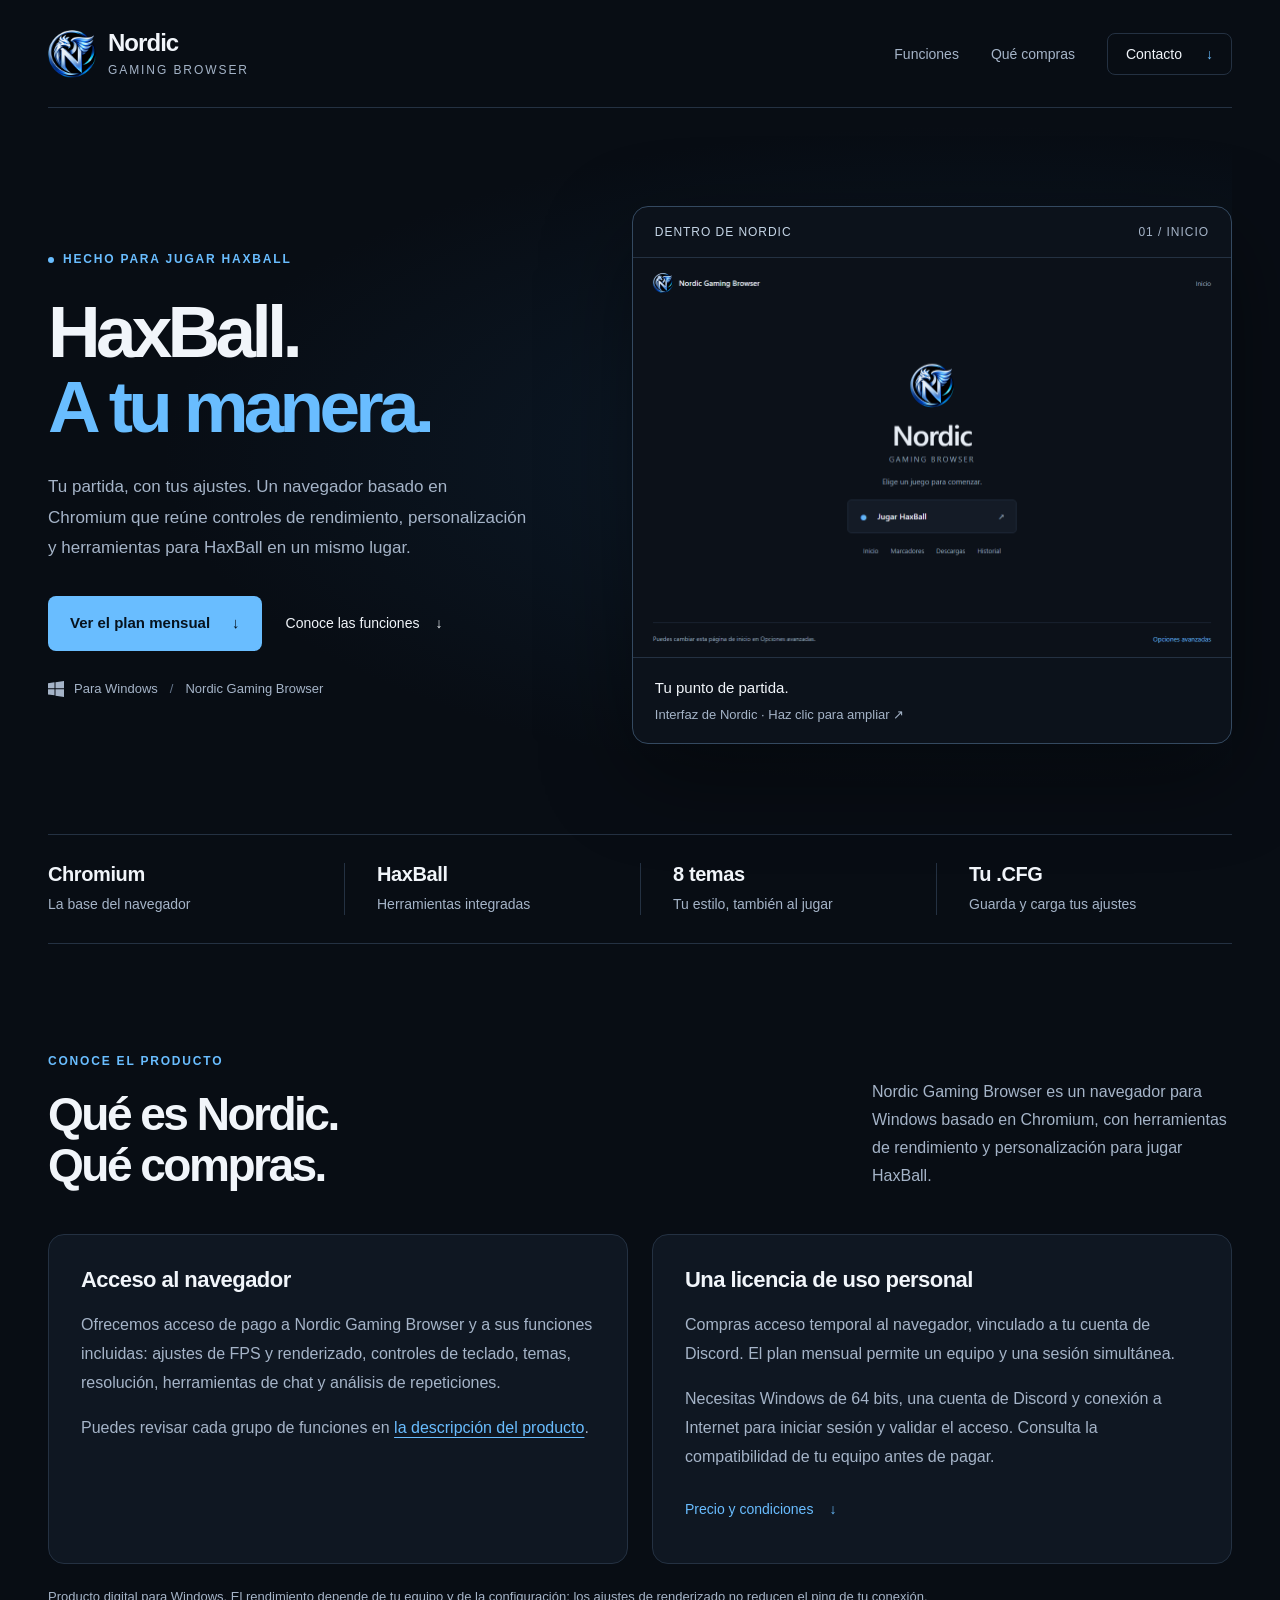
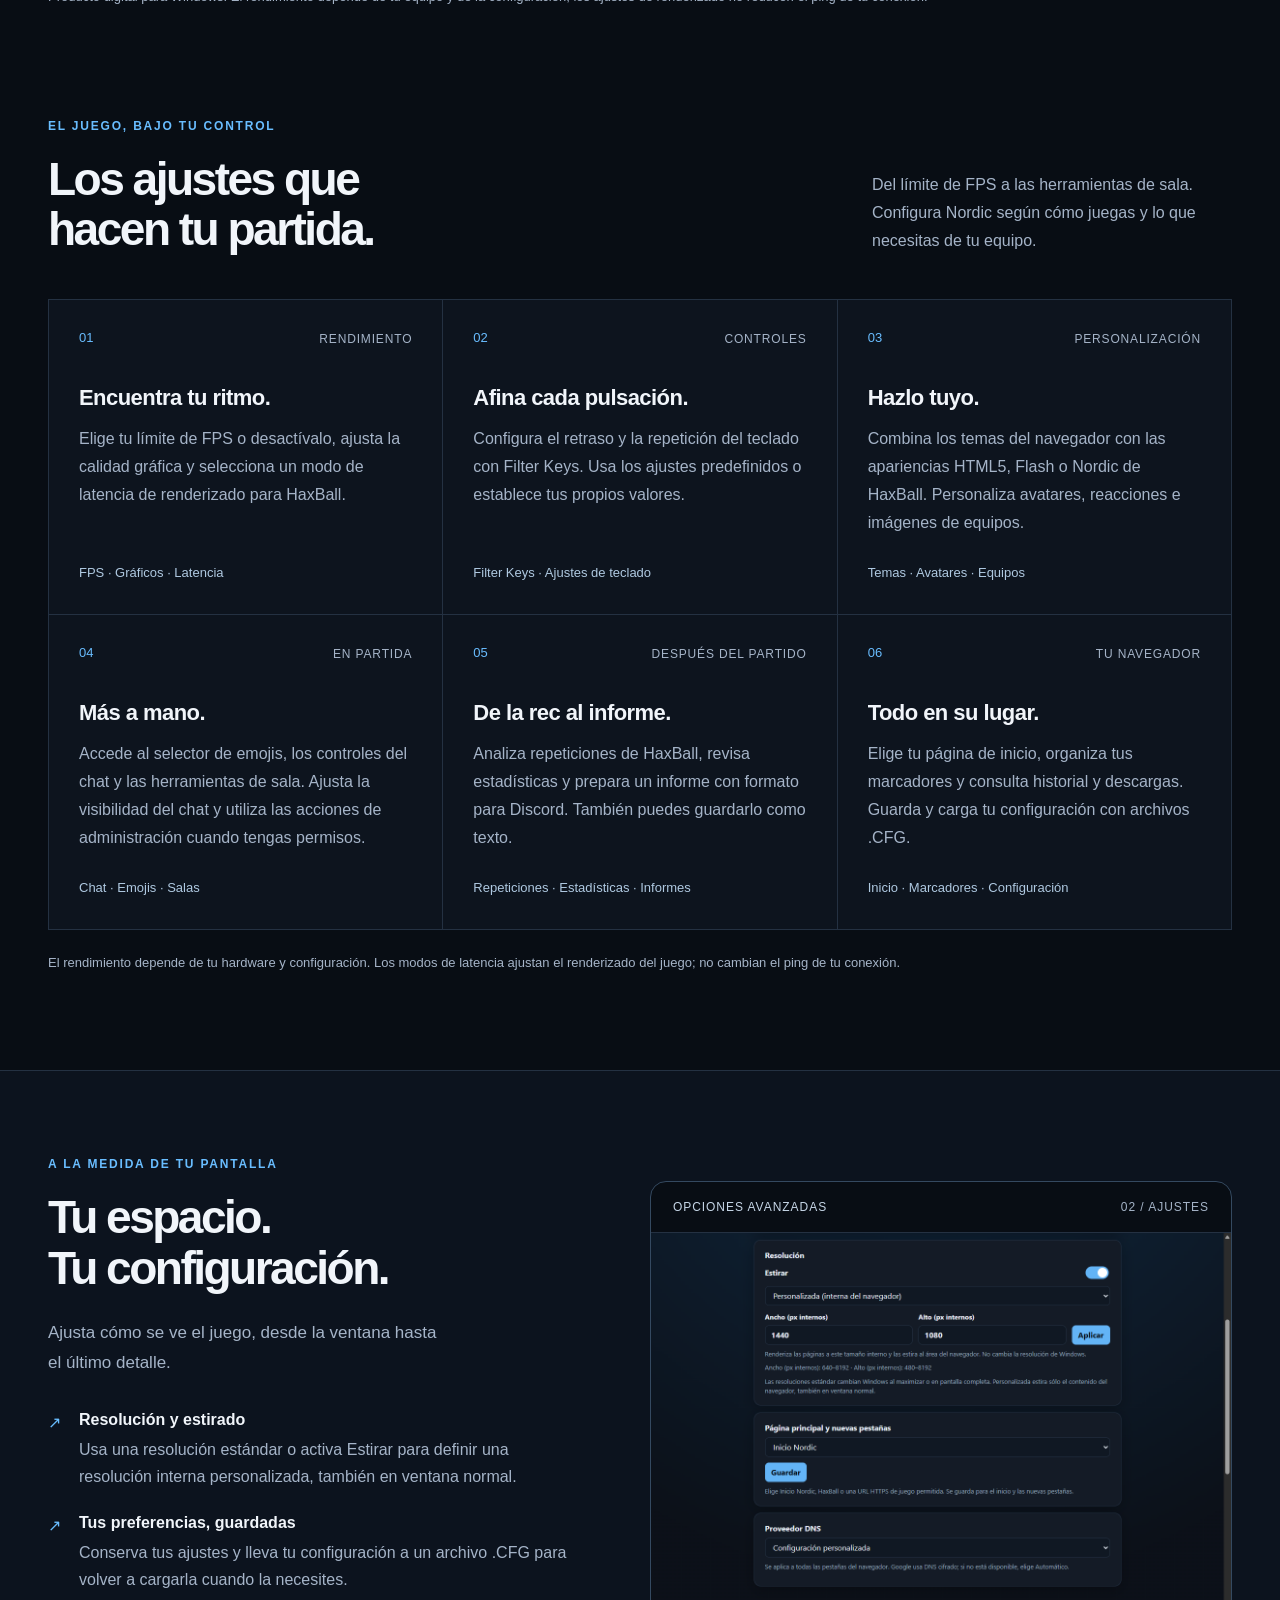
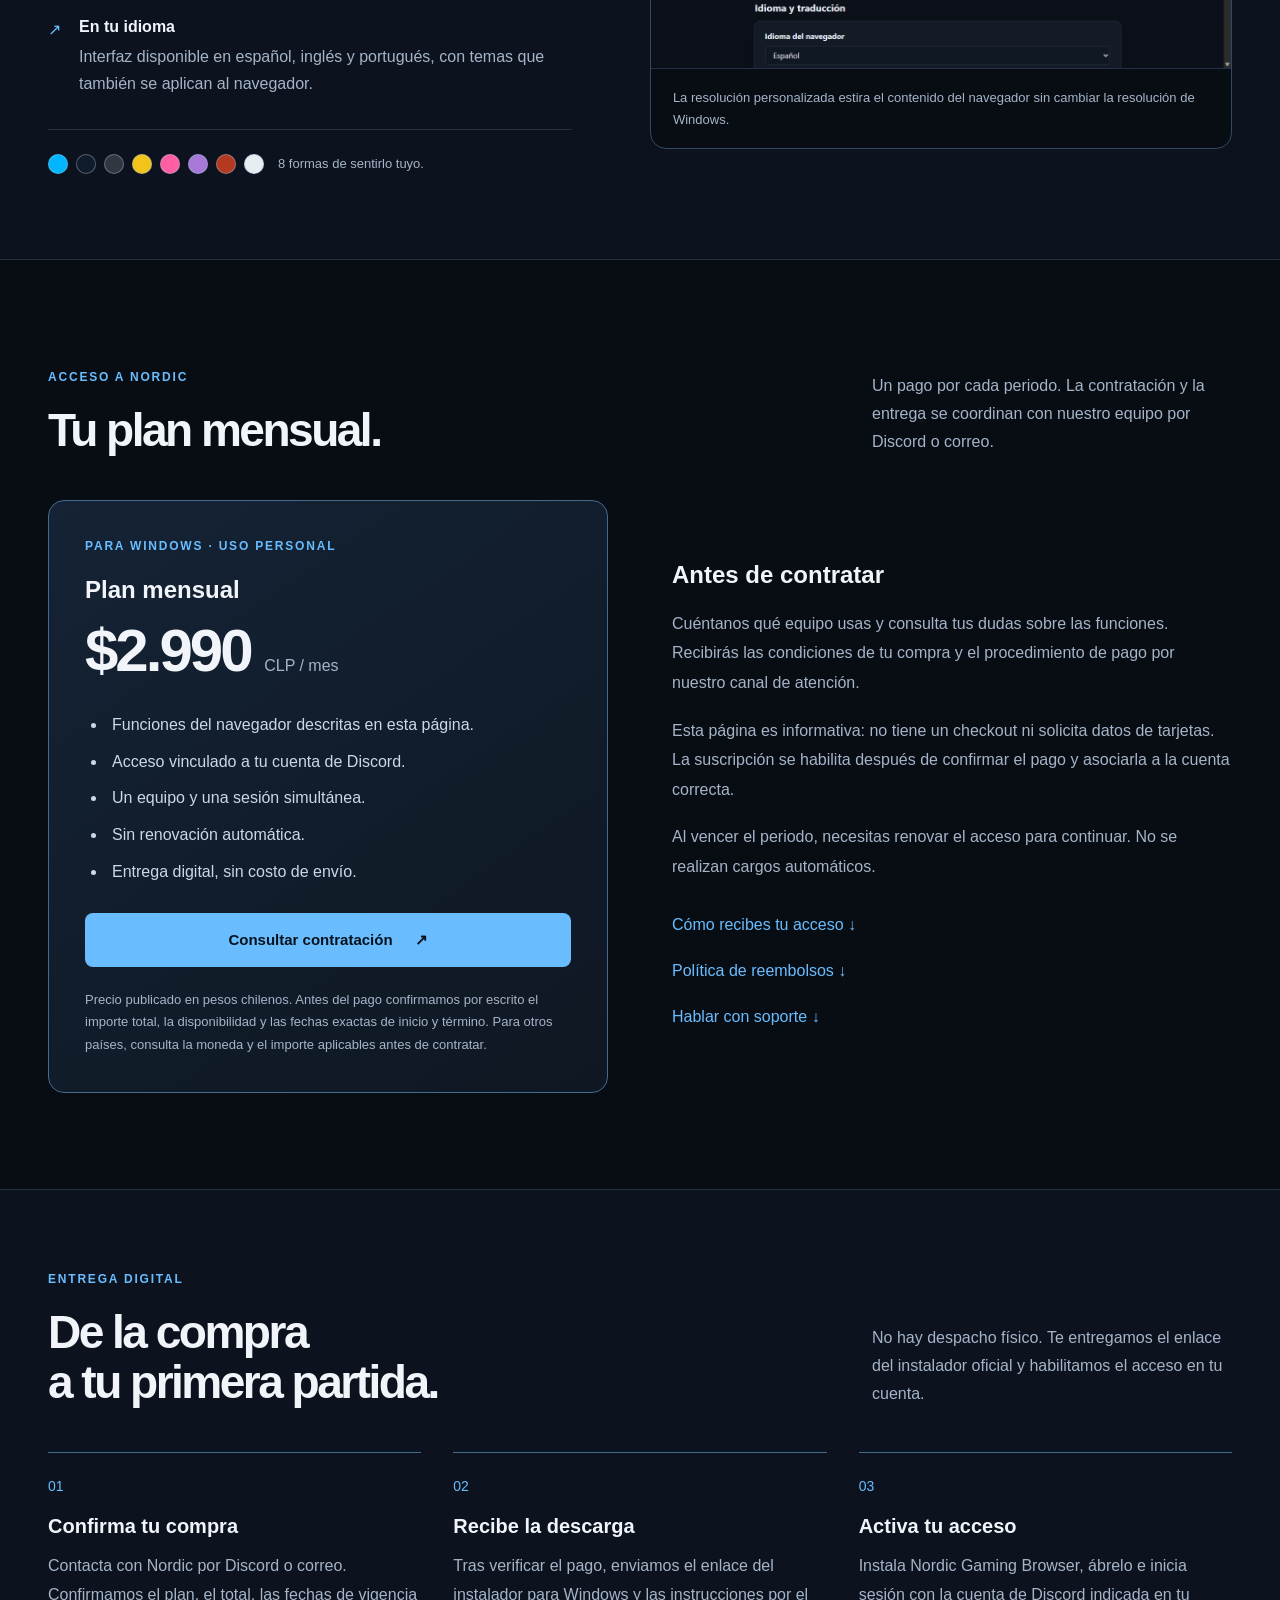
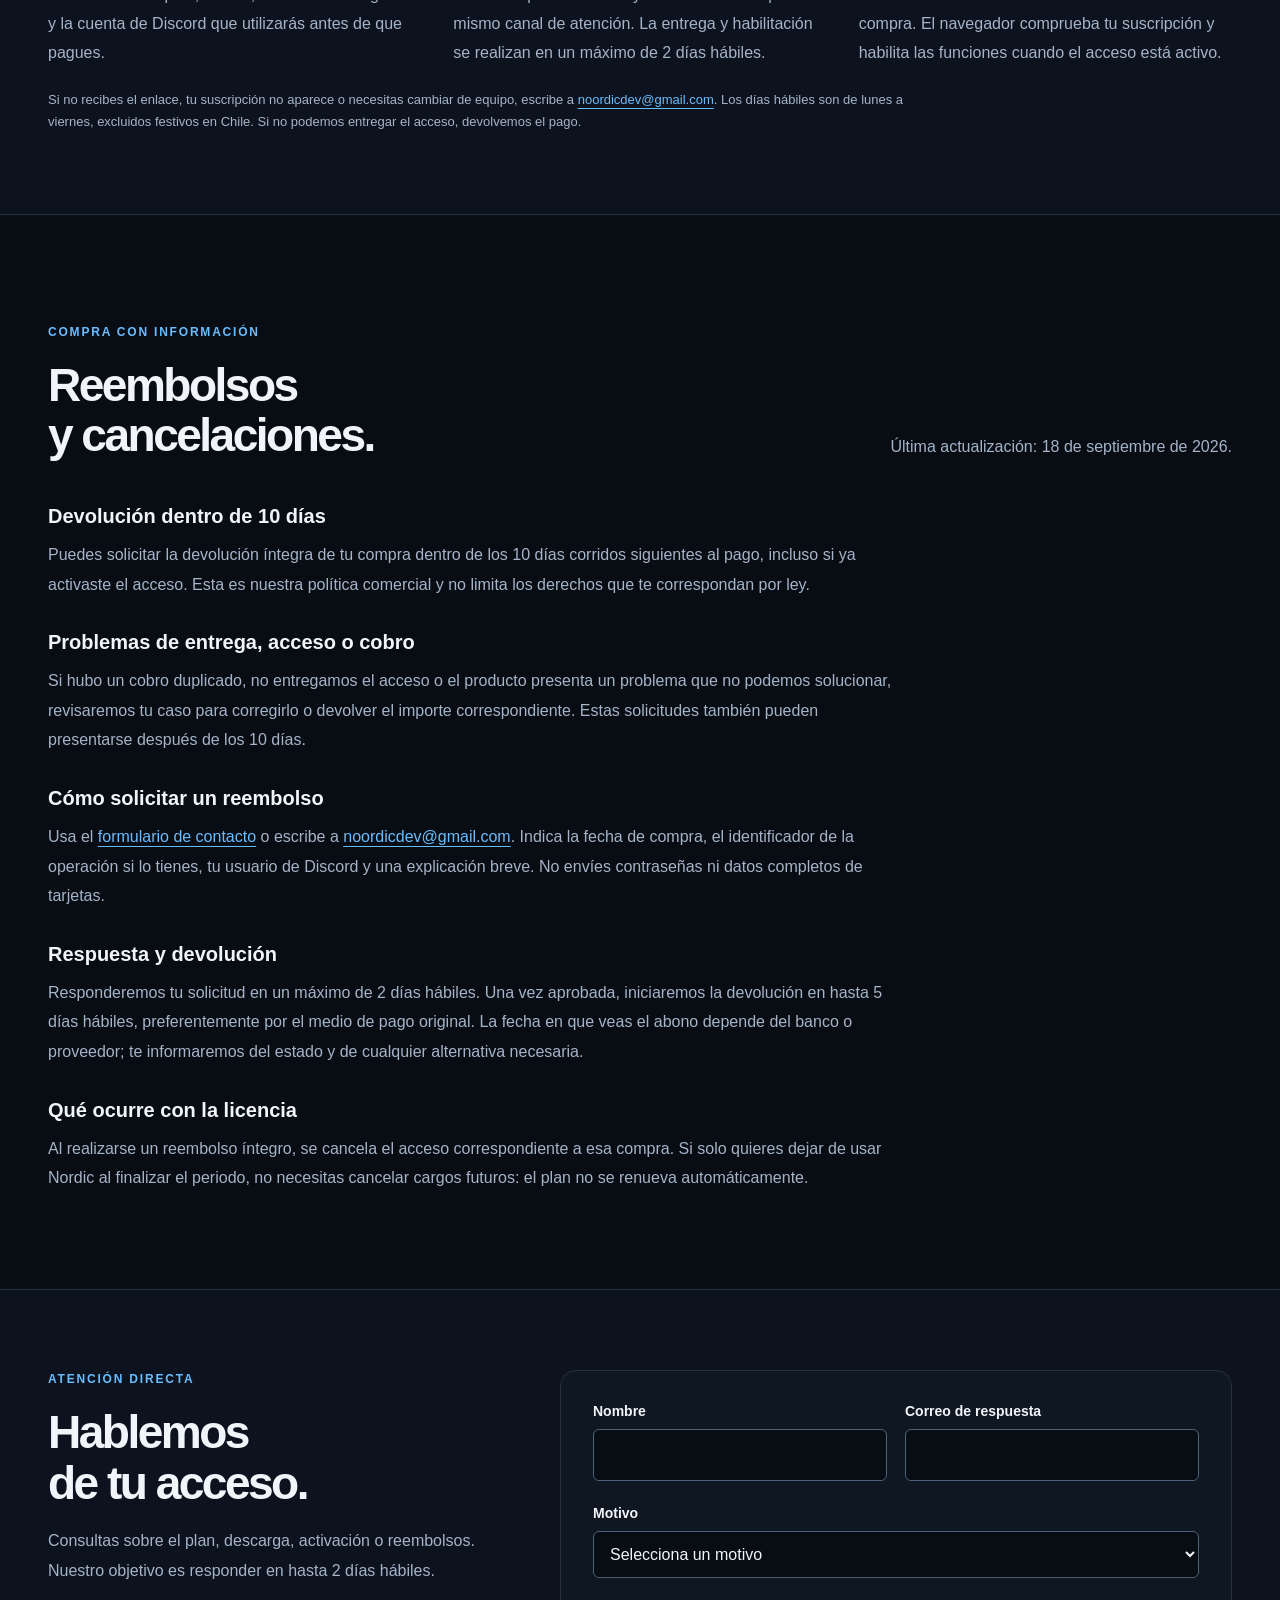
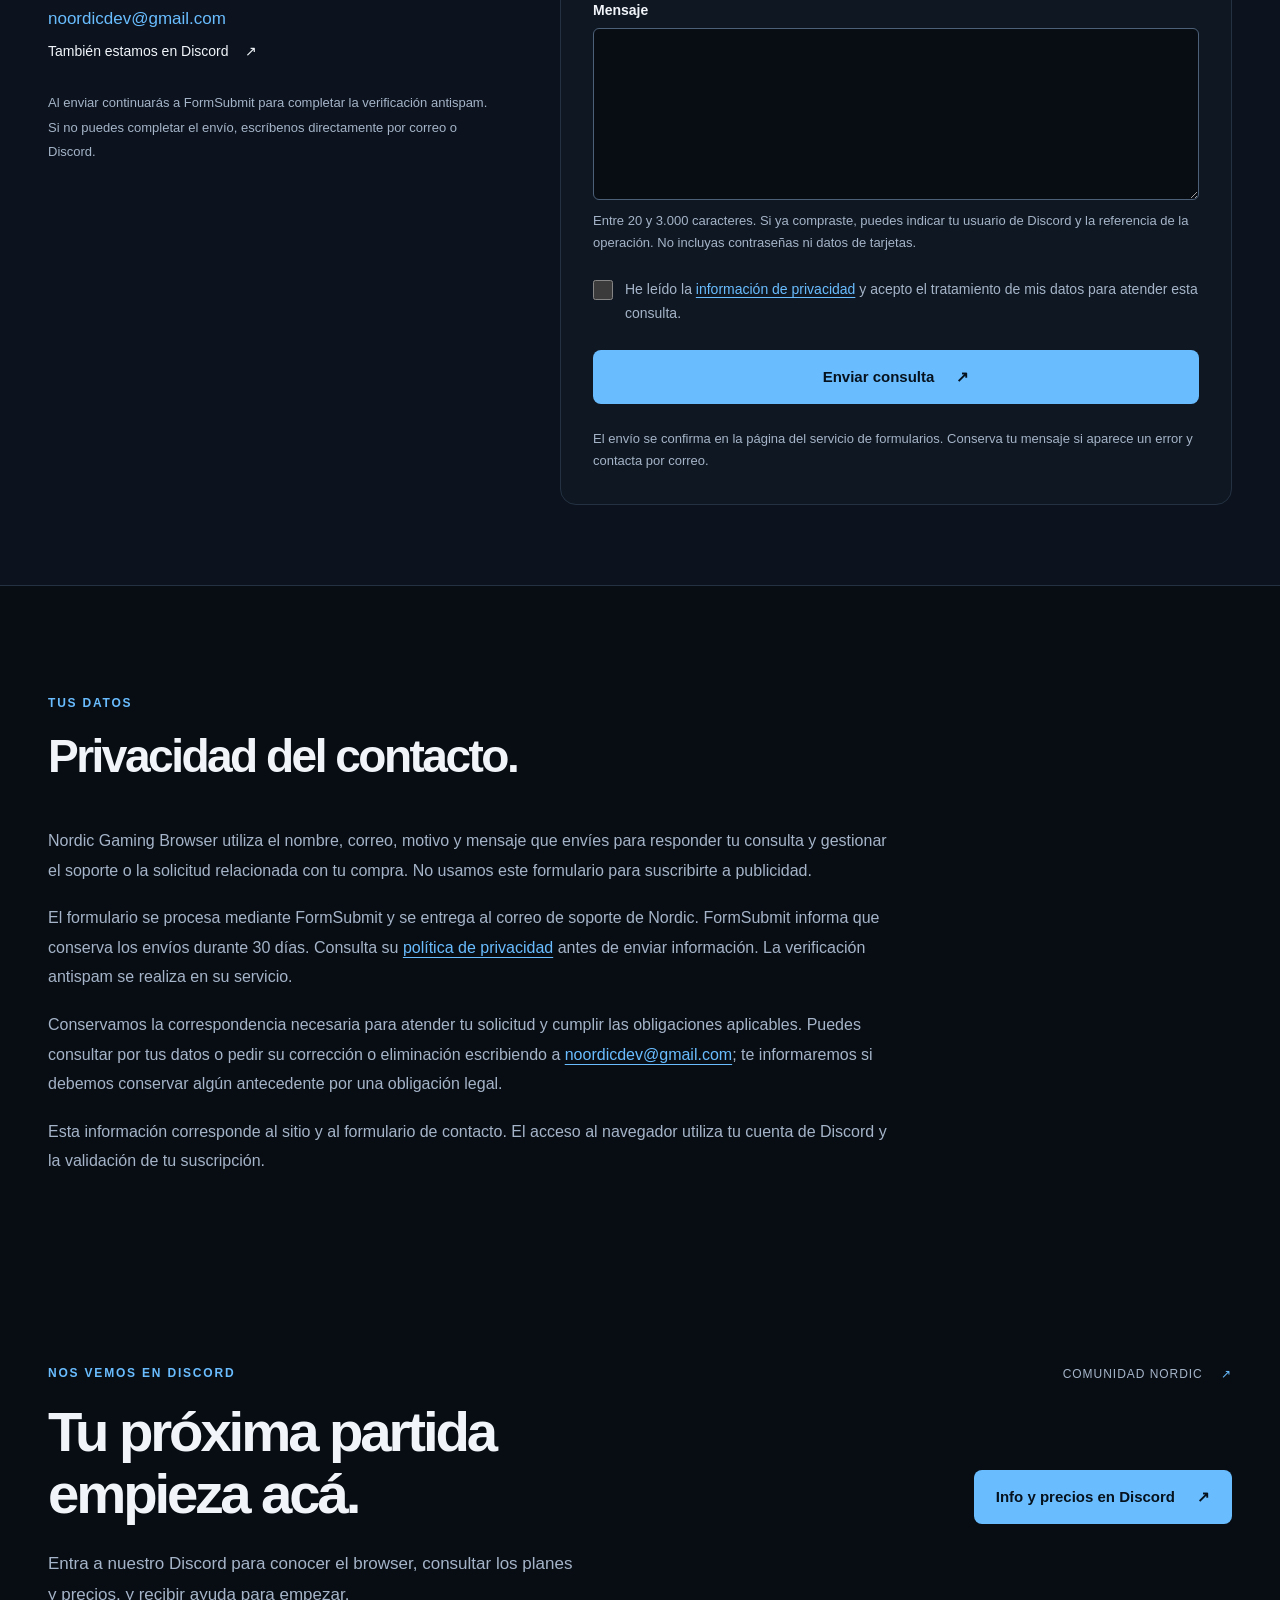
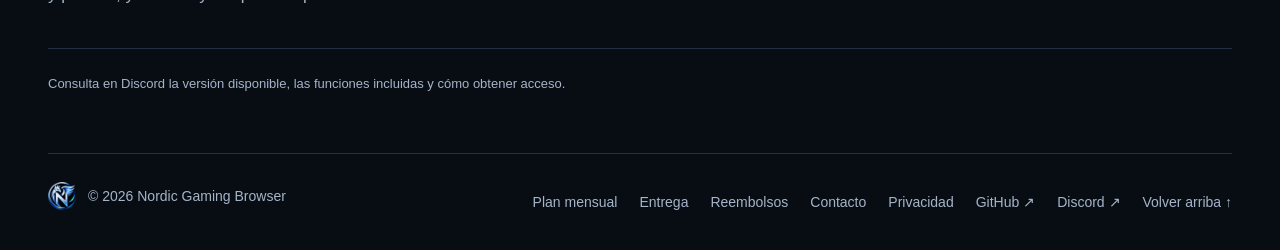
==== commit ade301bc: "Explain Nordic subscriptions, delivery, refunds and support contact" ====
--- a/index.html
+++ b/index.html
@@ -4,9 +4,9 @@
   <meta charset="utf-8">
   <meta name="viewport" content="width=device-width, initial-scale=1">
   <meta name="theme-color" content="#080d14">
-  <meta name="description" content="Nordic Gaming Browser para Windows. Un navegador basado en Chromium con controles de FPS, latencia, personalización y herramientas para HaxBall. Información y precios en Discord.">
+  <meta name="description" content="Nordic Gaming Browser para Windows. Un navegador basado en Chromium con controles de FPS, latencia, personalización y herramientas para HaxBall. Plan mensual, entrega digital, reembolsos y soporte.">
   <meta property="og:title" content="Nordic Gaming Browser — HaxBall. A tu manera.">
-  <meta property="og:description" content="Controla tu experiencia en HaxBall: rendimiento, temas, resolución y herramientas de juego. Conoce Nordic y consulta los precios en Discord.">
+  <meta property="og:description" content="Controla tu experiencia en HaxBall: rendimiento, temas, resolución y herramientas de juego. Conoce el plan mensual y cómo activar tu acceso.">
   <meta property="og:type" content="website">
   <meta property="og:locale" content="es_CL">
   <meta property="og:url" content="https://noordic.github.io/nordic-gaming-browser/">
@@ -15,7 +15,7 @@
   <meta name="twitter:description" content="Un navegador para Windows con herramientas integradas para HaxBall. Información y precios en Discord.">
   <link rel="canonical" href="https://noordic.github.io/nordic-gaming-browser/">
   <link rel="icon" type="image/png" sizes="32x32" href="assets/favicon.png">
-  <link rel="stylesheet" href="styles.css">
+  <link rel="stylesheet" href="styles.css?v=20260918">
   <title>Nordic Gaming Browser — HaxBall. A tu manera.</title>
 </head>
 <body id="inicio">
@@ -27,8 +27,8 @@
     </a>
     <nav aria-label="Navegación principal">
       <a class="nav-section" href="#funciones">Funciones</a>
-      <a class="nav-section" href="#personalizacion">Tu configuración</a>
-      <a class="nav-contact" href="https://discord.gg/AZUxGHRaNY" target="_blank" rel="noopener noreferrer">Info y precios <span aria-hidden="true">↗</span></a>
+      <a class="nav-section" href="#producto">Qué compras</a>
+      <a class="nav-contact" href="#contacto">Contacto <span aria-hidden="true">↓</span></a>
     </nav>
   </header>
 
@@ -39,7 +39,7 @@
         <h1 id="hero-title">HaxBall.<br><span>A tu manera.</span></h1>
         <p class="lead">Tu partida, con tus ajustes. Un navegador basado en Chromium que reúne controles de rendimiento, personalización y herramientas para HaxBall en un mismo lugar.</p>
         <div class="actions">
-          <a class="button primary" href="https://discord.gg/AZUxGHRaNY" target="_blank" rel="noopener noreferrer">Info y precios en Discord <span aria-hidden="true">↗</span></a>
+          <a class="button primary" href="#planes">Ver el plan mensual <span aria-hidden="true">↓</span></a>
           <a class="text-link" href="#funciones">Conoce las funciones <span aria-hidden="true">↓</span></a>
         </div>
         <p class="platform"><svg width="16" height="16" viewBox="0 0 16 16" fill="currentColor" aria-hidden="true"><path d="M0 2.2 6.5 1.3v6H0zm7.5-1L16 0v7.3H7.5zM0 8.3h6.5v6L0 13.4zm7.5 0H16V16l-8.5-1.2z"/></svg> Para Windows <span aria-hidden="true">/</span> Nordic Gaming Browser</p>
@@ -59,6 +59,28 @@
       <p><strong>8 temas</strong><span>Tu estilo, también al jugar</span></p>
       <p><strong>Tu .CFG</strong><span>Guarda y carga tus ajustes</span></p>
     </div>
+
+
+    <section class="section shell purchase-section" id="producto" aria-labelledby="product-title">
+      <div class="section-heading">
+        <div><p class="eyebrow">CONOCE EL PRODUCTO</p><h2 id="product-title">Qué es Nordic.<br>Qué compras.</h2></div>
+        <p>Nordic Gaming Browser es un navegador para Windows basado en Chromium, con herramientas de rendimiento y personalización para jugar HaxBall.</p>
+      </div>
+      <div class="purchase-grid">
+        <article class="purchase-card">
+          <h3>Acceso al navegador</h3>
+          <p>Ofrecemos acceso de pago a Nordic Gaming Browser y a sus funciones incluidas: ajustes de FPS y renderizado, controles de teclado, temas, resolución, herramientas de chat y análisis de repeticiones.</p>
+          <p>Puedes revisar cada grupo de funciones en <a href="#funciones">la descripción del producto</a>.</p>
+        </article>
+        <article class="purchase-card">
+          <h3>Una licencia de uso personal</h3>
+          <p>Compras acceso temporal al navegador, vinculado a tu cuenta de Discord. El plan mensual permite un equipo y una sesión simultánea.</p>
+          <p>Necesitas Windows de 64 bits, una cuenta de Discord y conexión a Internet para iniciar sesión y validar el acceso. Consulta la compatibilidad de tu equipo antes de pagar.</p>
+          <a class="text-link" href="#planes">Precio y condiciones <span aria-hidden="true">↓</span></a>
+        </article>
+      </div>
+      <p class="section-note">Producto digital para Windows. El rendimiento depende de tu equipo y de la configuración; los ajustes de renderizado no reducen el ping de tu conexión.</p>
+    </section>
 
     <section class="section shell" id="funciones" aria-labelledby="features-title">
       <div class="section-heading">
@@ -132,6 +154,110 @@
       </div>
     </section>
 
+
+    <section class="section shell" id="planes" aria-labelledby="plans-title">
+      <div class="section-heading">
+        <div><p class="eyebrow">ACCESO A NORDIC</p><h2 id="plans-title">Tu plan mensual.</h2></div>
+        <p>Un pago por cada periodo. La contratación y la entrega se coordinan con nuestro equipo por Discord o correo.</p>
+      </div>
+      <div class="plan-layout">
+        <article class="plan-card" aria-labelledby="monthly-title">
+          <p class="eyebrow">PARA WINDOWS · USO PERSONAL</p>
+          <h3 id="monthly-title">Plan mensual</h3>
+          <p class="price">$2.990 <span>CLP / mes</span></p>
+          <ul class="plan-list">
+            <li>Funciones del navegador descritas en esta página.</li>
+            <li>Acceso vinculado a tu cuenta de Discord.</li>
+            <li>Un equipo y una sesión simultánea.</li>
+            <li>Sin renovación automática.</li>
+            <li>Entrega digital, sin costo de envío.</li>
+          </ul>
+          <a class="button primary" href="https://discord.gg/AZUxGHRaNY" target="_blank" rel="noopener noreferrer">Consultar contratación <span aria-hidden="true">↗</span></a>
+          <p class="small-copy">Precio publicado en pesos chilenos. Antes del pago confirmamos por escrito el importe total, la disponibilidad y las fechas exactas de inicio y término. Para otros países, consulta la moneda y el importe aplicables antes de contratar.</p>
+        </article>
+        <div class="plan-context">
+          <h3>Antes de contratar</h3>
+          <p>Cuéntanos qué equipo usas y consulta tus dudas sobre las funciones. Recibirás las condiciones de tu compra y el procedimiento de pago por nuestro canal de atención.</p>
+          <p>Esta página es informativa: no tiene un checkout ni solicita datos de tarjetas. La suscripción se habilita después de confirmar el pago y asociarla a la cuenta correcta.</p>
+          <p>Al vencer el periodo, necesitas renovar el acceso para continuar. No se realizan cargos automáticos.</p>
+          <div class="info-links"><a href="#entrega">Cómo recibes tu acceso ↓</a><a href="#reembolsos">Política de reembolsos ↓</a><a href="#contacto">Hablar con soporte ↓</a></div>
+        </div>
+      </div>
+    </section>
+
+    <section class="service-band" id="entrega" aria-labelledby="delivery-title">
+      <div class="shell">
+        <div class="section-heading">
+          <div><p class="eyebrow">ENTREGA DIGITAL</p><h2 id="delivery-title">De la compra<br>a tu primera partida.</h2></div>
+          <p>No hay despacho físico. Te entregamos el enlace del instalador oficial y habilitamos el acceso en tu cuenta.</p>
+        </div>
+        <ol class="delivery-steps">
+          <li><span class="step-number" aria-hidden="true">01</span><h3>Confirma tu compra</h3><p>Contacta con Nordic por Discord o correo. Confirmamos el plan, el total, las fechas de vigencia y la cuenta de Discord que utilizarás antes de que pagues.</p></li>
+          <li><span class="step-number" aria-hidden="true">02</span><h3>Recibe la descarga</h3><p>Tras verificar el pago, enviamos el enlace del instalador para Windows y las instrucciones por el mismo canal de atención. La entrega y habilitación se realizan en un máximo de 2 días hábiles.</p></li>
+          <li><span class="step-number" aria-hidden="true">03</span><h3>Activa tu acceso</h3><p>Instala Nordic Gaming Browser, ábrelo e inicia sesión con la cuenta de Discord indicada en tu compra. El navegador comprueba tu suscripción y habilita las funciones cuando el acceso está activo.</p></li>
+        </ol>
+        <p class="section-note">Si no recibes el enlace, tu suscripción no aparece o necesitas cambiar de equipo, escribe a <a href="mailto:noordicdev@gmail.com">noordicdev@gmail.com</a>. Los días hábiles son de lunes a viernes, excluidos festivos en Chile. Si no podemos entregar el acceso, devolvemos el pago.</p>
+      </div>
+    </section>
+
+    <section class="section shell policy-section" id="reembolsos" aria-labelledby="refund-title">
+      <div class="section-heading">
+        <div><p class="eyebrow">COMPRA CON INFORMACIÓN</p><h2 id="refund-title">Reembolsos<br>y cancelaciones.</h2></div>
+        <p>Última actualización: 18 de septiembre de 2026.</p>
+      </div>
+      <div class="policy-copy">
+        <h3>Devolución dentro de 10 días</h3>
+        <p>Puedes solicitar la devolución íntegra de tu compra dentro de los 10 días corridos siguientes al pago, incluso si ya activaste el acceso. Esta es nuestra política comercial y no limita los derechos que te correspondan por ley.</p>
+        <h3>Problemas de entrega, acceso o cobro</h3>
+        <p>Si hubo un cobro duplicado, no entregamos el acceso o el producto presenta un problema que no podemos solucionar, revisaremos tu caso para corregirlo o devolver el importe correspondiente. Estas solicitudes también pueden presentarse después de los 10 días.</p>
+        <h3>Cómo solicitar un reembolso</h3>
+        <p>Usa el <a href="#contacto">formulario de contacto</a> o escribe a <a href="mailto:noordicdev@gmail.com">noordicdev@gmail.com</a>. Indica la fecha de compra, el identificador de la operación si lo tienes, tu usuario de Discord y una explicación breve. No envíes contraseñas ni datos completos de tarjetas.</p>
+        <h3>Respuesta y devolución</h3>
+        <p>Responderemos tu solicitud en un máximo de 2 días hábiles. Una vez aprobada, iniciaremos la devolución en hasta 5 días hábiles, preferentemente por el medio de pago original. La fecha en que veas el abono depende del banco o proveedor; te informaremos del estado y de cualquier alternativa necesaria.</p>
+        <h3>Qué ocurre con la licencia</h3>
+        <p>Al realizarse un reembolso íntegro, se cancela el acceso correspondiente a esa compra. Si solo quieres dejar de usar Nordic al finalizar el periodo, no necesitas cancelar cargos futuros: el plan no se renueva automáticamente.</p>
+      </div>
+    </section>
+
+    <section class="service-band" id="contacto" aria-labelledby="support-title">
+      <div class="shell support-layout">
+        <div class="support-copy">
+          <p class="eyebrow">ATENCIÓN DIRECTA</p>
+          <h2 id="support-title">Hablemos<br>de tu acceso.</h2>
+          <p>Consultas sobre el plan, descarga, activación o reembolsos. Nuestro objetivo es responder en hasta 2 días hábiles.</p>
+          <a class="support-email" href="mailto:noordicdev@gmail.com">noordicdev@gmail.com</a>
+          <a class="text-link" href="https://discord.gg/AZUxGHRaNY" target="_blank" rel="noopener noreferrer">También estamos en Discord <span aria-hidden="true">↗</span></a>
+          <p class="small-copy">Al enviar continuarás a FormSubmit para completar la verificación antispam. Si no puedes completar el envío, escríbenos directamente por correo o Discord.</p>
+        </div>
+        <form class="support-form" action="https://formsubmit.co/noordicdev@gmail.com" method="POST" accept-charset="UTF-8">
+          <input type="hidden" name="_subject" value="Consulta desde la web de Nordic Gaming Browser">
+          <input type="hidden" name="_template" value="table">
+          <input type="hidden" name="_url" value="https://noordic.github.io/nordic-gaming-browser/">
+          <div class="form-row">
+            <div class="field"><label for="contact-name">Nombre</label><input id="contact-name" name="name" autocomplete="name" required maxlength="100"></div>
+            <div class="field"><label for="contact-email">Correo de respuesta</label><input id="contact-email" type="email" name="email" autocomplete="email" required maxlength="254"></div>
+          </div>
+          <div class="field"><label for="contact-subject">Motivo</label><select id="contact-subject" name="motivo" required><option value="">Selecciona un motivo</option><option>Planes y contratación</option><option>Descarga y activación</option><option>Soporte técnico</option><option>Reembolso</option><option>Privacidad</option><option>Otra consulta</option></select></div>
+          <div class="field"><label for="contact-message">Mensaje</label><textarea id="contact-message" name="message" rows="6" required minlength="20" maxlength="3000" aria-describedby="message-help"></textarea><p id="message-help" class="small-copy">Entre 20 y 3.000 caracteres. Si ya compraste, puedes indicar tu usuario de Discord y la referencia de la operación. No incluyas contraseñas ni datos de tarjetas.</p></div>
+          <label class="consent"><input type="checkbox" name="privacy_consent" value="Aceptada" required><span>He leído la <a href="#privacidad">información de privacidad</a> y acepto el tratamiento de mis datos para atender esta consulta.</span></label>
+          <button class="button primary" type="submit">Enviar consulta <span aria-hidden="true">↗</span></button>
+          <p class="small-copy">El envío se confirma en la página del servicio de formularios. Conserva tu mensaje si aparece un error y contacta por correo.</p>
+        </form>
+      </div>
+    </section>
+
+    <section class="section shell policy-section" id="privacidad" aria-labelledby="privacy-title">
+      <div class="section-heading">
+        <div><p class="eyebrow">TUS DATOS</p><h2 id="privacy-title">Privacidad del contacto.</h2></div>
+      </div>
+      <div class="policy-copy">
+        <p>Nordic Gaming Browser utiliza el nombre, correo, motivo y mensaje que envíes para responder tu consulta y gestionar el soporte o la solicitud relacionada con tu compra. No usamos este formulario para suscribirte a publicidad.</p>
+        <p>El formulario se procesa mediante FormSubmit y se entrega al correo de soporte de Nordic. FormSubmit informa que conserva los envíos durante 30 días. Consulta su <a href="https://formsubmit.co/privacy.pdf" target="_blank" rel="noopener noreferrer">política de privacidad</a> antes de enviar información. La verificación antispam se realiza en su servicio.</p>
+        <p>Conservamos la correspondencia necesaria para atender tu solicitud y cumplir las obligaciones aplicables. Puedes consultar por tus datos o pedir su corrección o eliminación escribiendo a <a href="mailto:noordicdev@gmail.com">noordicdev@gmail.com</a>; te informaremos si debemos conservar algún antecedente por una obligación legal.</p>
+        <p>Esta información corresponde al sitio y al formulario de contacto. El acceso al navegador utiliza tu cuenta de Discord y la validación de tu suscripción.</p>
+      </div>
+    </section>
+
     <section class="contact shell" id="discord" aria-labelledby="contact-title">
       <div class="contact-top"><p class="eyebrow">NOS VEMOS EN DISCORD</p><span class="contact-label">COMUNIDAD NORDIC <span aria-hidden="true">↗</span></span></div>
       <div class="contact-content">
@@ -144,7 +270,7 @@
 
   <footer class="footer shell">
     <div class="footer-brand"><img src="assets/favicon.png" width="28" height="28" alt=""><span>© 2026 Nordic Gaming Browser</span></div>
-    <div class="footer-links"><a href="https://github.com/noordic/nordic-gaming-browser" target="_blank" rel="noopener noreferrer">GitHub <span aria-hidden="true">↗</span></a><a href="https://discord.gg/AZUxGHRaNY" target="_blank" rel="noopener noreferrer">Discord <span aria-hidden="true">↗</span></a><a href="#inicio">Volver arriba ↑</a></div>
+    <div class="footer-links"><a href="#planes">Plan mensual</a><a href="#entrega">Entrega</a><a href="#reembolsos">Reembolsos</a><a href="#contacto">Contacto</a><a href="#privacidad">Privacidad</a><a href="https://github.com/noordic/nordic-gaming-browser" target="_blank" rel="noopener noreferrer">GitHub <span aria-hidden="true">↗</span></a><a href="https://discord.gg/AZUxGHRaNY" target="_blank" rel="noopener noreferrer">Discord <span aria-hidden="true">↗</span></a><a href="#inicio">Volver arriba ↑</a></div>
   </footer>
 </body>
 </html>
--- a/styles.css
+++ b/styles.css
@@ -170,3 +170,59 @@
   .button { transition: none; }
   .button.primary:hover { transform: none; }
 }
+
+/* Información comercial y atención al cliente */
+.purchase-section { padding-bottom: 0; }
+.purchase-grid { display: grid; grid-template-columns: repeat(2, minmax(0, 1fr)); gap: 24px; }
+.purchase-card { min-width: 0; padding: 32px; border: 1px solid var(--line); border-radius: var(--radius); background: var(--surface); }
+.purchase-card h3 { margin: 0 0 18px; font-size: 1.375rem; letter-spacing: -.025em; }
+.purchase-card p { color: var(--muted); line-height: 1.8; }
+.purchase-card p + p { margin-top: 16px; }
+.purchase-card p a, .policy-copy a { color: var(--blue); text-decoration: underline; text-underline-offset: 4px; }
+.purchase-card .text-link { color: var(--blue); margin-top: 16px; }
+@media (max-width: 700px) { .purchase-grid { grid-template-columns: 1fr; } .purchase-card { padding: 24px; } }
+
+.plan-layout { display: grid; grid-template-columns: minmax(0, 1fr) minmax(0, 1fr); gap: 64px; align-items: center; }
+.plan-card { border: 1px solid #446a8c; border-radius: var(--radius); padding: 36px; background: linear-gradient(145deg, #142335, var(--surface)); min-width: 0; }
+.plan-card h3 { font-size: 1.5rem; margin: 20px 0 12px; }
+.price { font-size: clamp(2.5rem, 5vw, 3.75rem); letter-spacing: -.05em; font-weight: 650; }
+.price span { display: inline-block; color: var(--muted); font-size: 1rem; letter-spacing: 0; font-weight: 400; }
+.plan-list { margin: 26px 0; padding-left: 22px; color: #cbd8e7; line-height: 1.8; }
+.plan-list li { padding-left: 5px; margin-bottom: 8px; }
+.plan-card .button { width: 100%; }
+.small-copy { font-size: .8125rem; line-height: 1.7; color: var(--muted); }
+.plan-card .small-copy { margin-top: 22px; }
+.plan-context h3 { font-size: 1.5rem; margin: 0 0 20px; }
+.plan-context p, .policy-copy p, .support-copy > p:not(.eyebrow) { color: var(--muted); line-height: 1.85; margin-top: 18px; }
+.info-links { display: grid; gap: 16px; margin-top: 28px; color: var(--blue); }
+.info-links a { width: fit-content; padding-block: 6px; }
+.service-band { background: #0c131e; padding-block: 80px; border-block: 1px solid var(--line); }
+.delivery-steps { list-style: none; padding: 0; margin: 0; display: grid; grid-template-columns: repeat(3, minmax(0, 1fr)); gap: 32px; counter-reset: step; }
+.delivery-steps li { border-top: 1px solid #446a8c; padding-top: 24px; }
+.step-number { color: var(--blue); font-size: .875rem; }
+.delivery-steps h3 { font-size: 1.25rem; margin: 20px 0 14px; }
+.delivery-steps p { color: var(--muted); line-height: 1.8; }
+.section-note a { color: var(--blue); text-decoration: underline; text-underline-offset: 4px; }
+.policy-copy { max-width: 850px; }
+.policy-copy h3 { margin: 32px 0 12px; font-size: 1.25rem; }
+.policy-copy h3:first-child { margin-top: 0; }
+.policy-copy h3 + p { margin-top: 0; }
+.support-layout { display: grid; grid-template-columns: minmax(0, .8fr) minmax(0, 1.2fr); gap: 64px; align-items: start; }
+.support-email { display: block; color: var(--blue); margin-top: 24px; font-size: 1.0625rem; overflow-wrap: anywhere; }
+.support-form { display: grid; gap: 24px; padding: 32px; background: var(--surface); border: 1px solid var(--line); border-radius: var(--radius); min-width: 0; }
+.form-row { display: grid; grid-template-columns: repeat(2, minmax(0, 1fr)); gap: 18px; }
+.field { display: grid; gap: 10px; min-width: 0; }
+.field label { font-weight: 600; font-size: .875rem; }
+input, select, textarea, button { font: inherit; }
+.field input, .field select, .field textarea { width: 100%; min-width: 0; border: 1px solid #4c6078; border-radius: 6px; background: var(--bg); color: var(--text); padding: 13px 12px; font-size: 1rem; line-height: 1.5; }
+.field textarea { resize: vertical; min-height: 150px; }
+.consent { display: flex; align-items: flex-start; gap: 12px; font-size: .875rem; line-height: 1.7; color: var(--muted); }
+.consent input { flex-shrink: 0; width: 20px; height: 20px; margin: 2px 0 0; accent-color: var(--blue); }
+.consent a { color: var(--blue); text-decoration: underline; text-underline-offset: 3px; }
+button.button { border: 0; cursor: pointer; }
+input:focus-visible, select:focus-visible, textarea:focus-visible, button:focus-visible { outline: 3px solid var(--blue); outline-offset: 3px; }
+.footer { align-items: flex-start; }
+.footer-links { justify-content: flex-end; gap: 12px 22px; max-width: 760px; }
+@media (max-width: 1000px) { .plan-layout, .support-layout { gap: 32px; } .form-row { grid-template-columns: 1fr; } }
+@media (max-width: 850px) { .plan-layout, .support-layout { grid-template-columns: 1fr; } .delivery-steps { grid-template-columns: 1fr; gap: 28px; } .support-copy { max-width: 580px; } .footer-links { justify-content: flex-start; } }
+@media (max-width: 560px) { .service-band { padding-block: 60px; } .plan-card, .support-form { padding: 24px; } .plan-context h3 { margin-top: 8px; } .price span { display: block; margin-top: 8px; } }
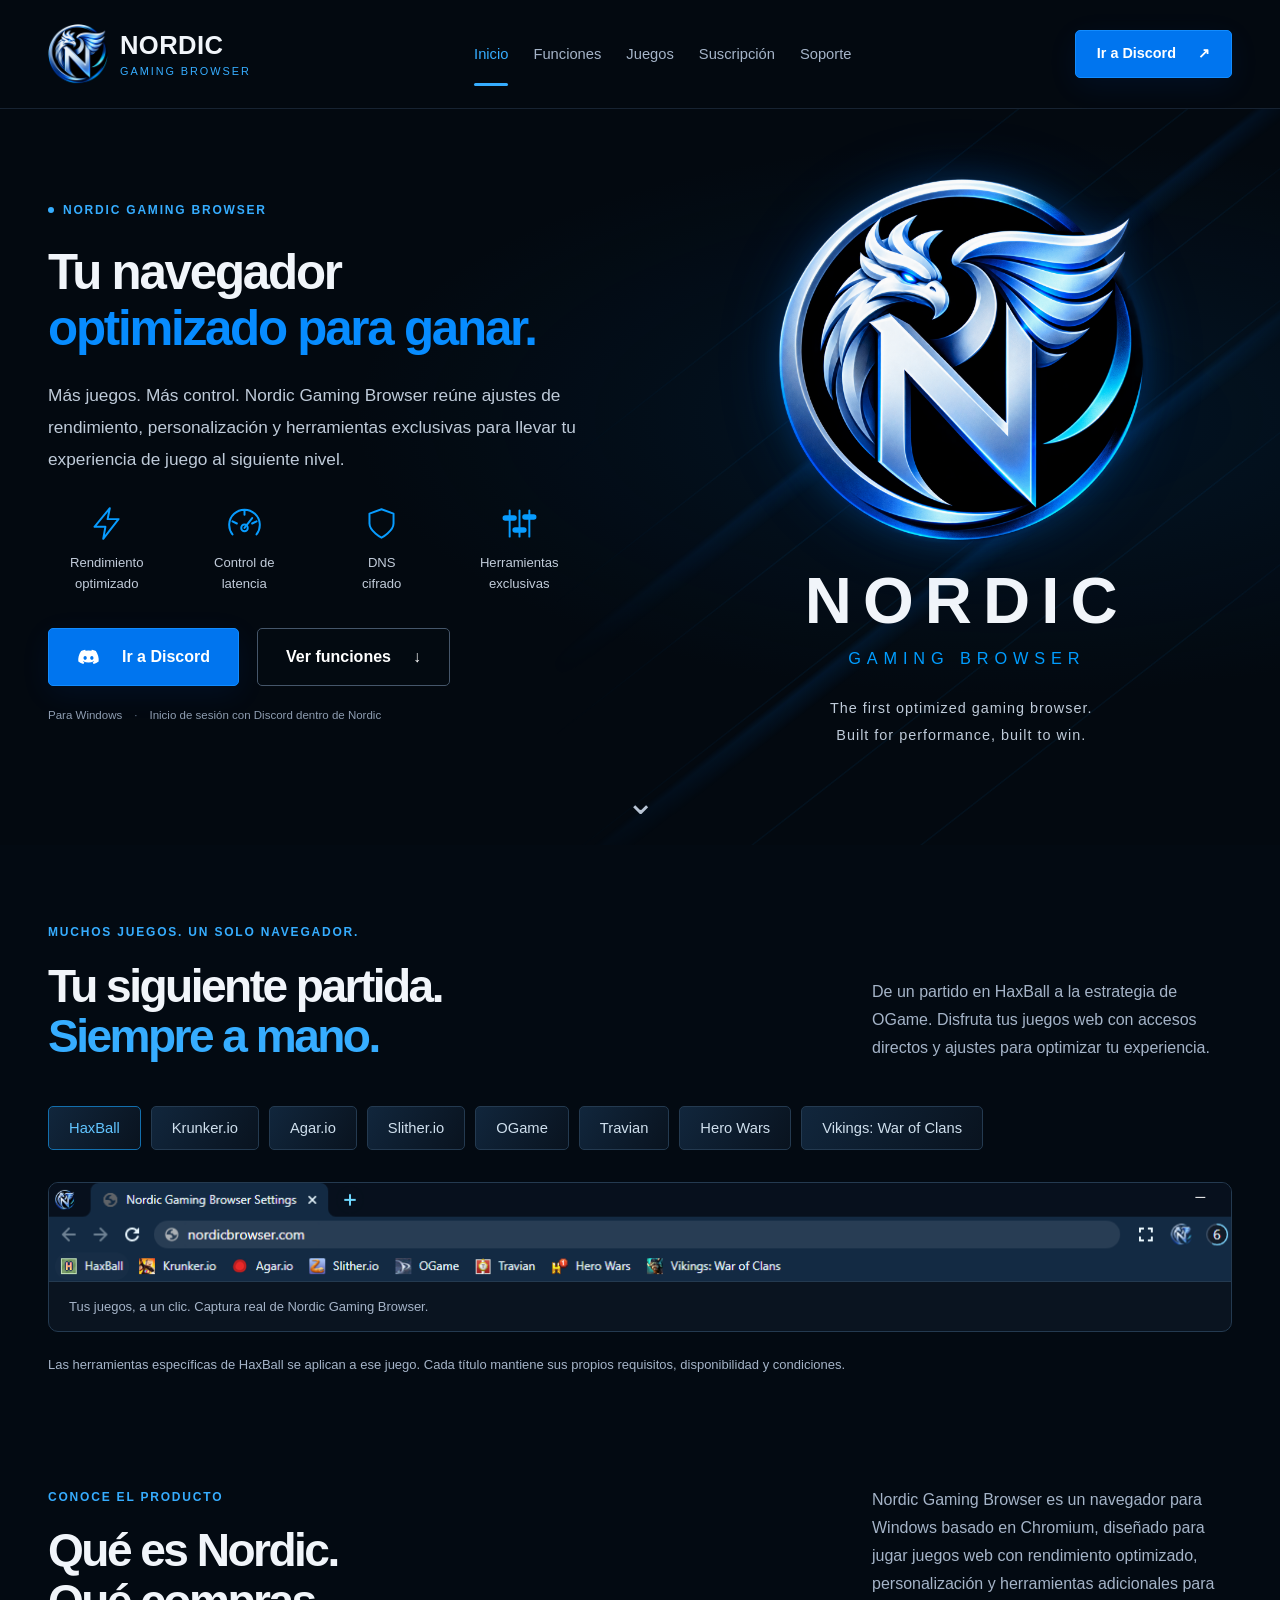
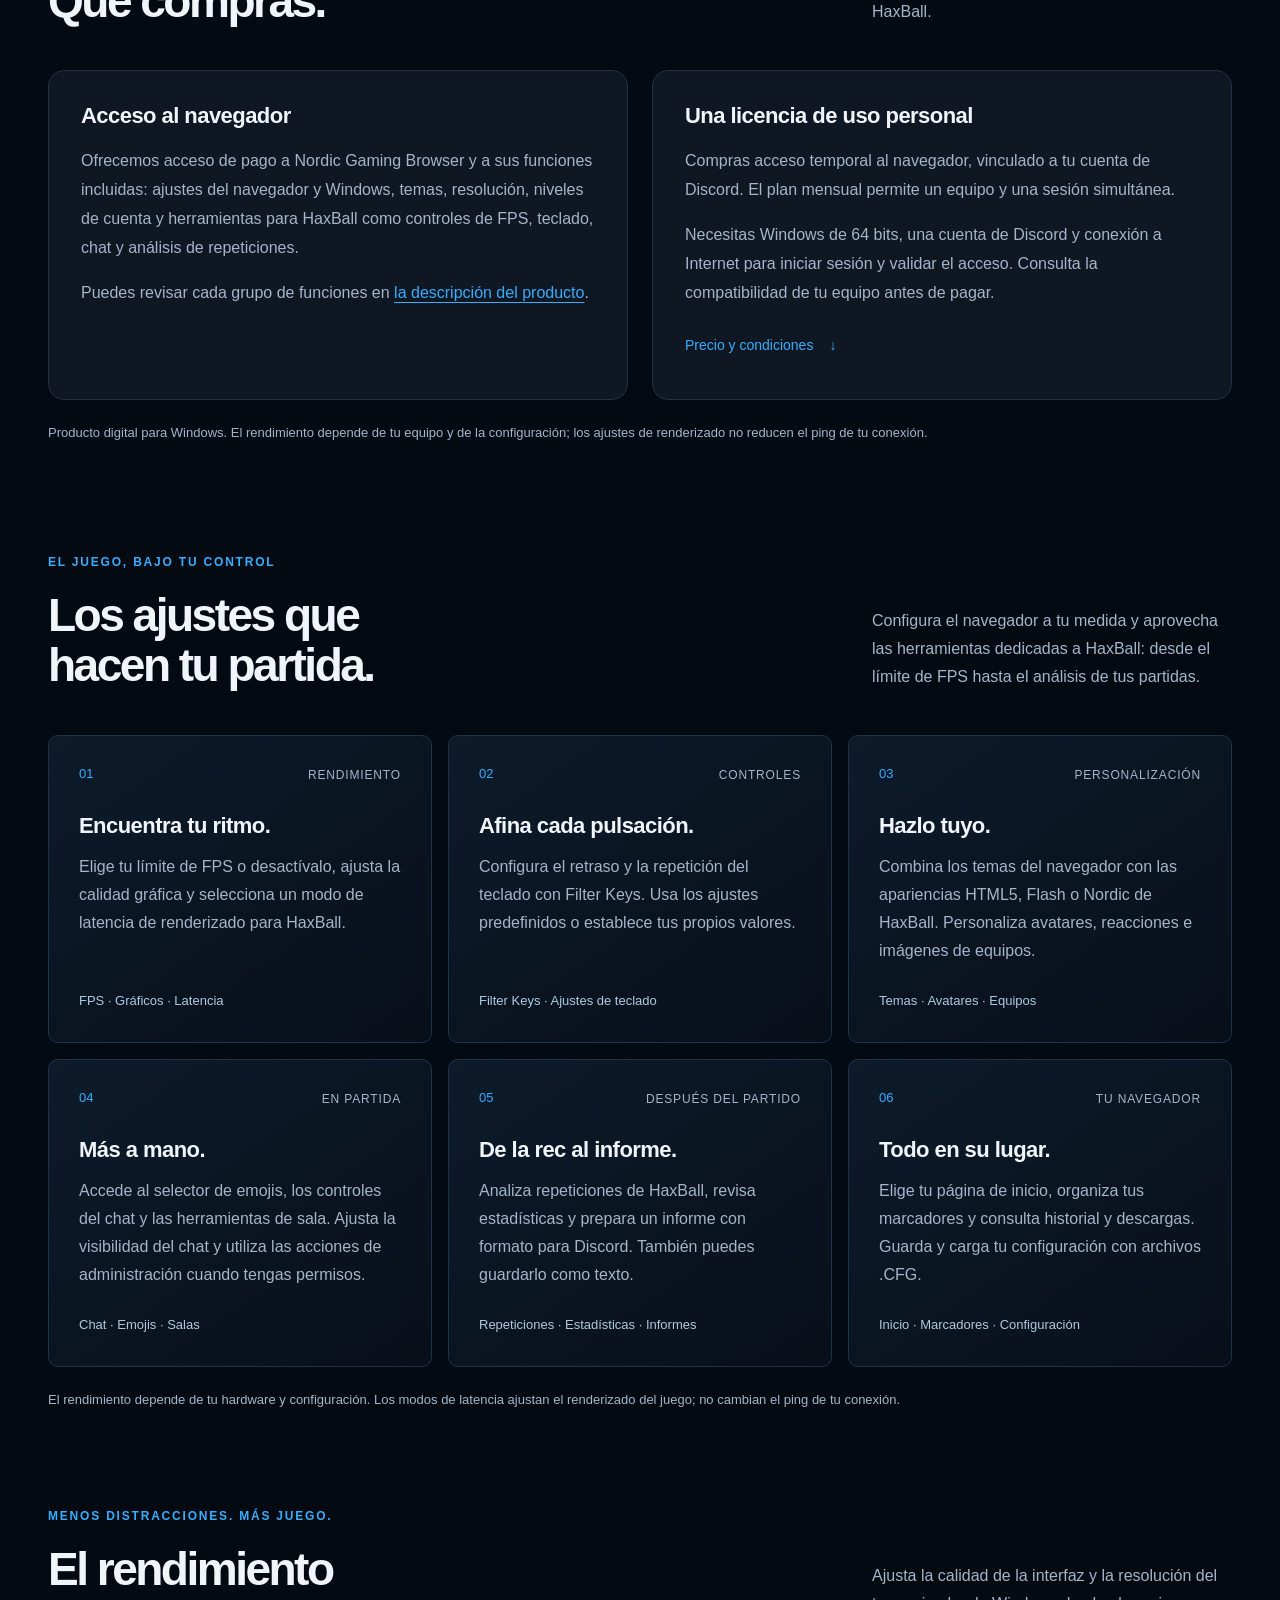
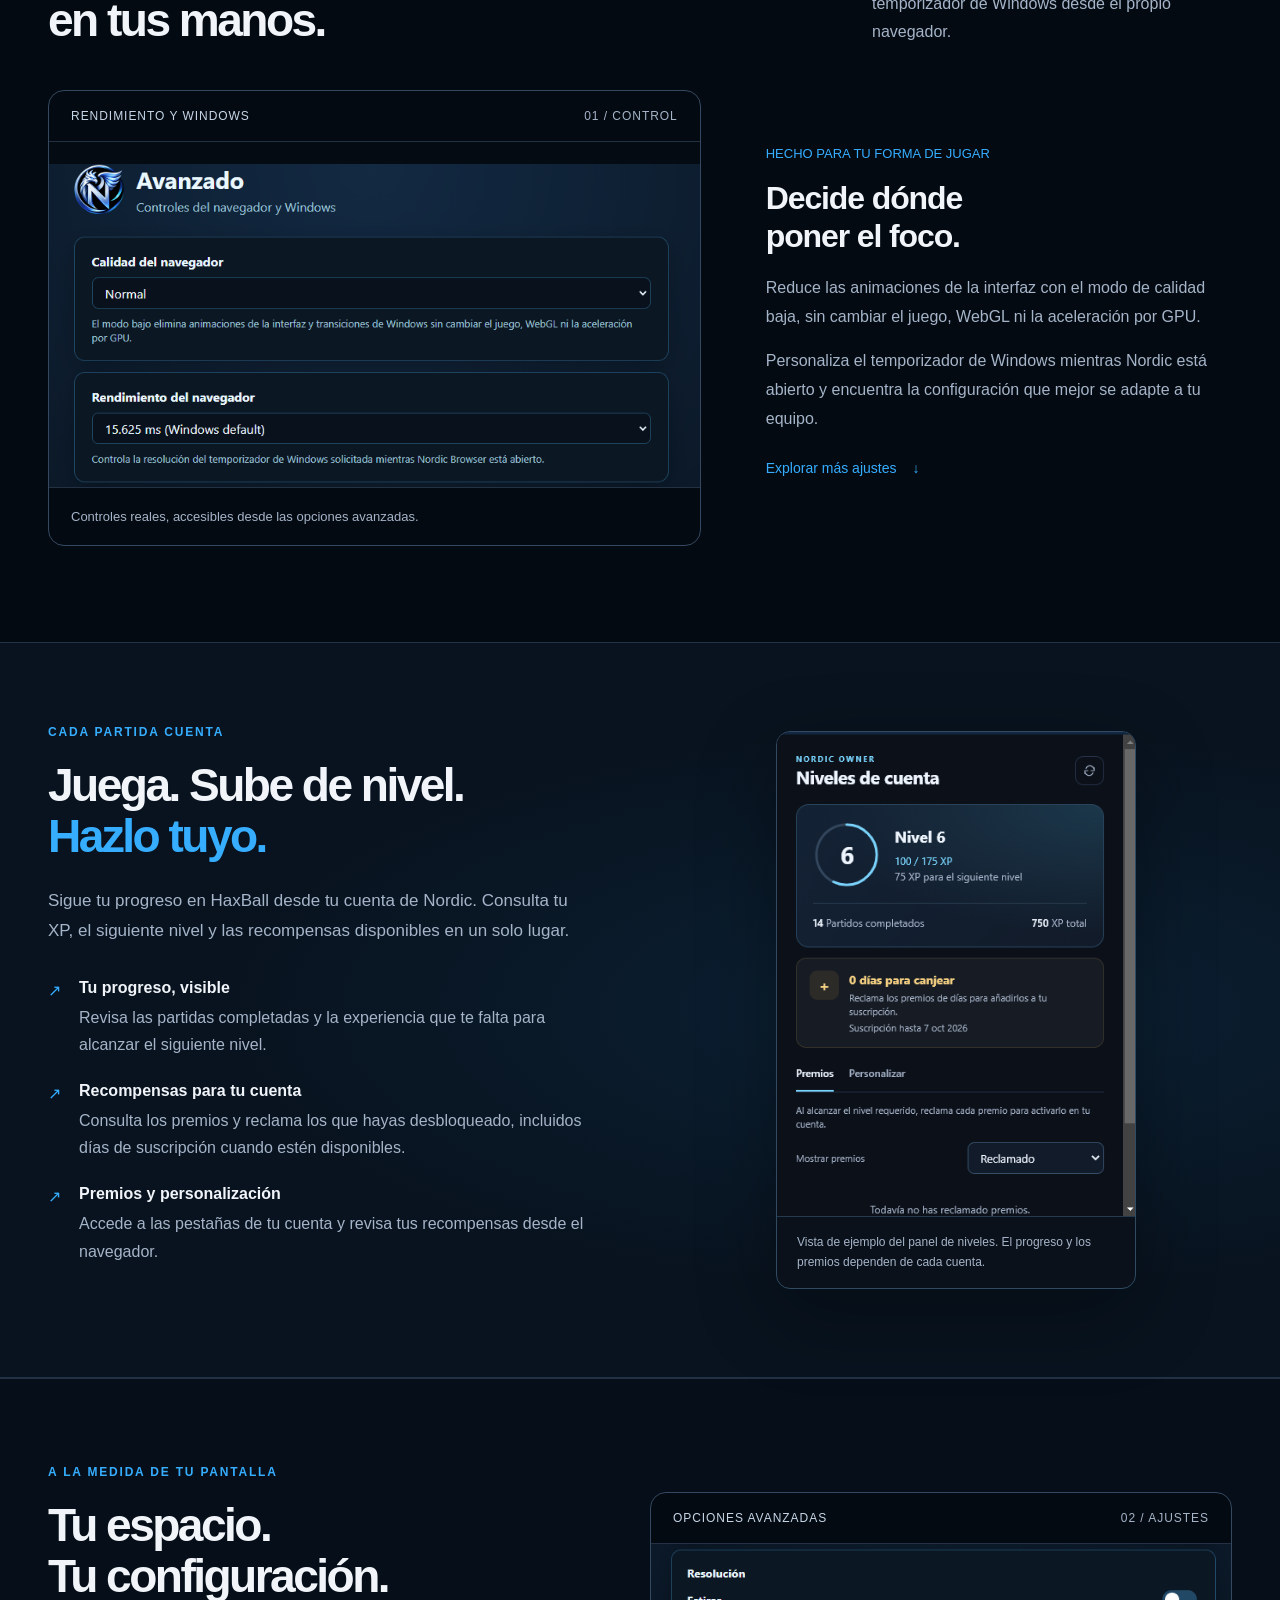
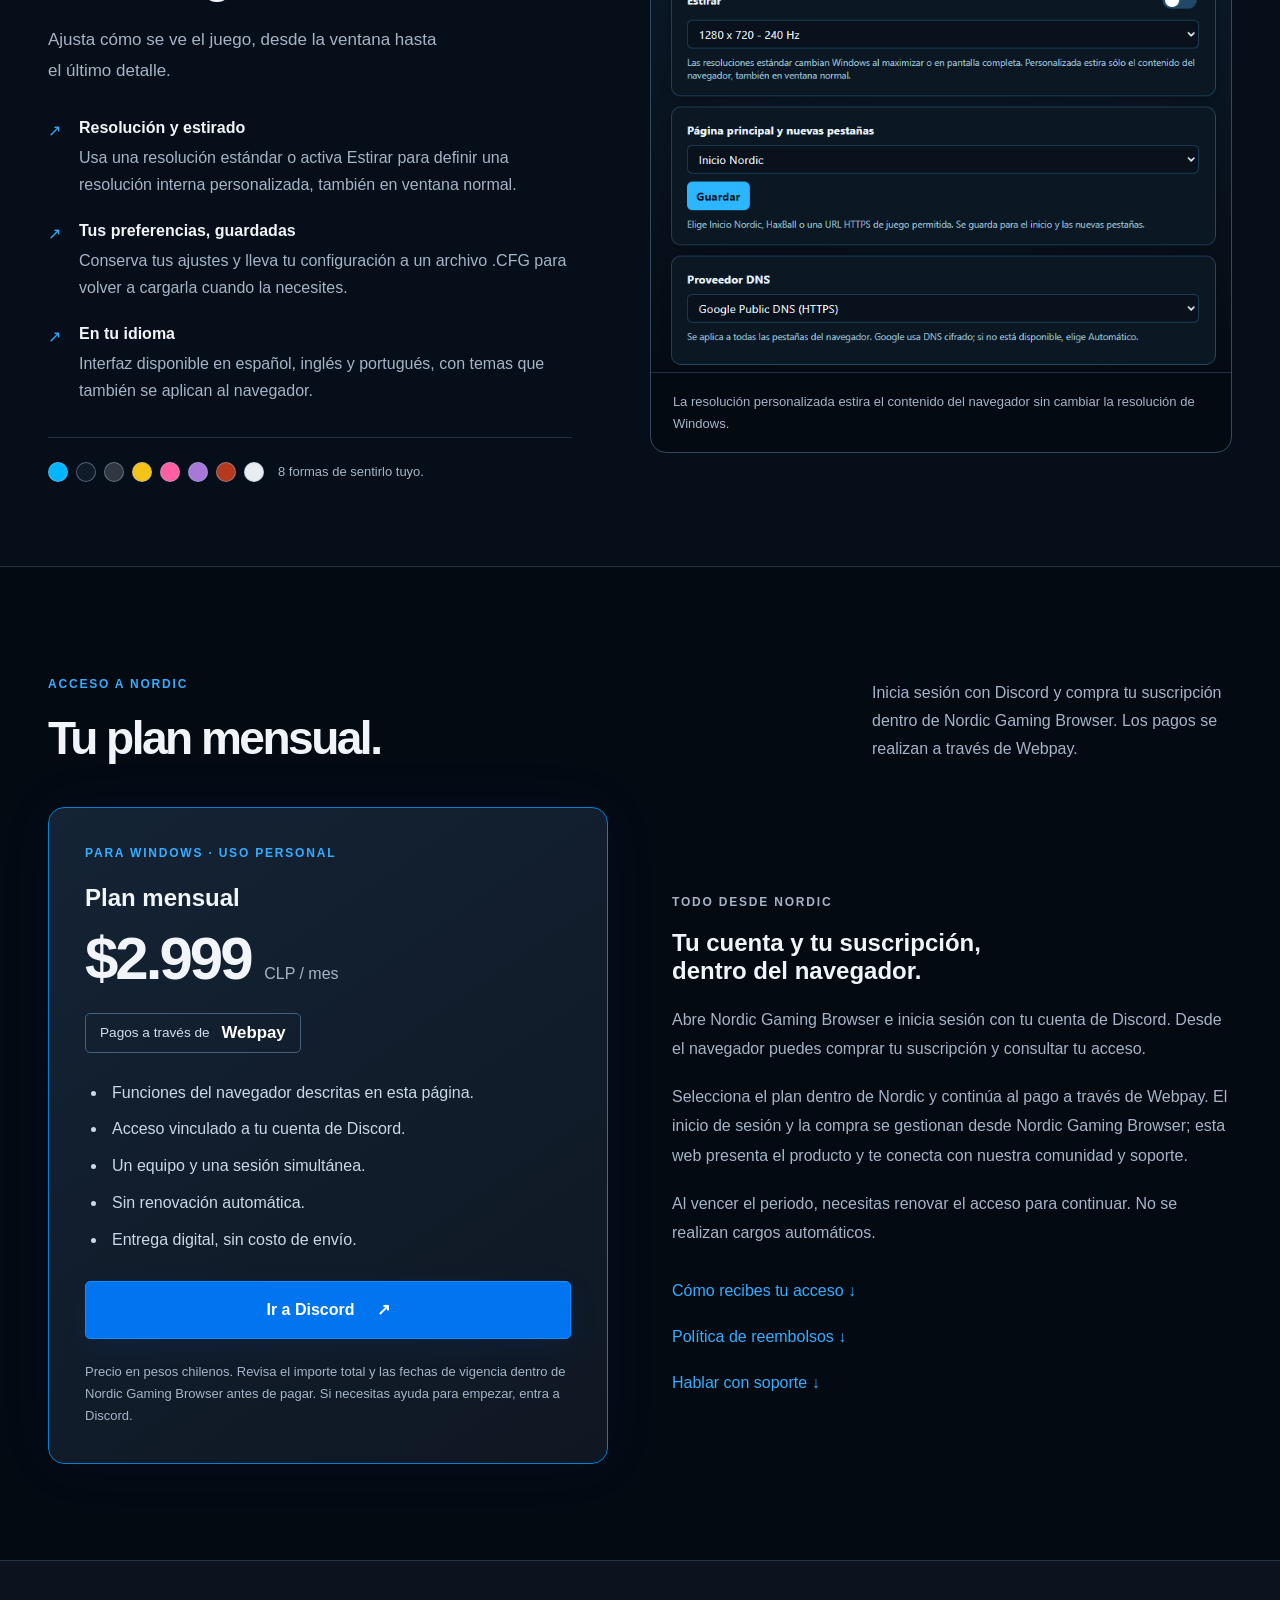
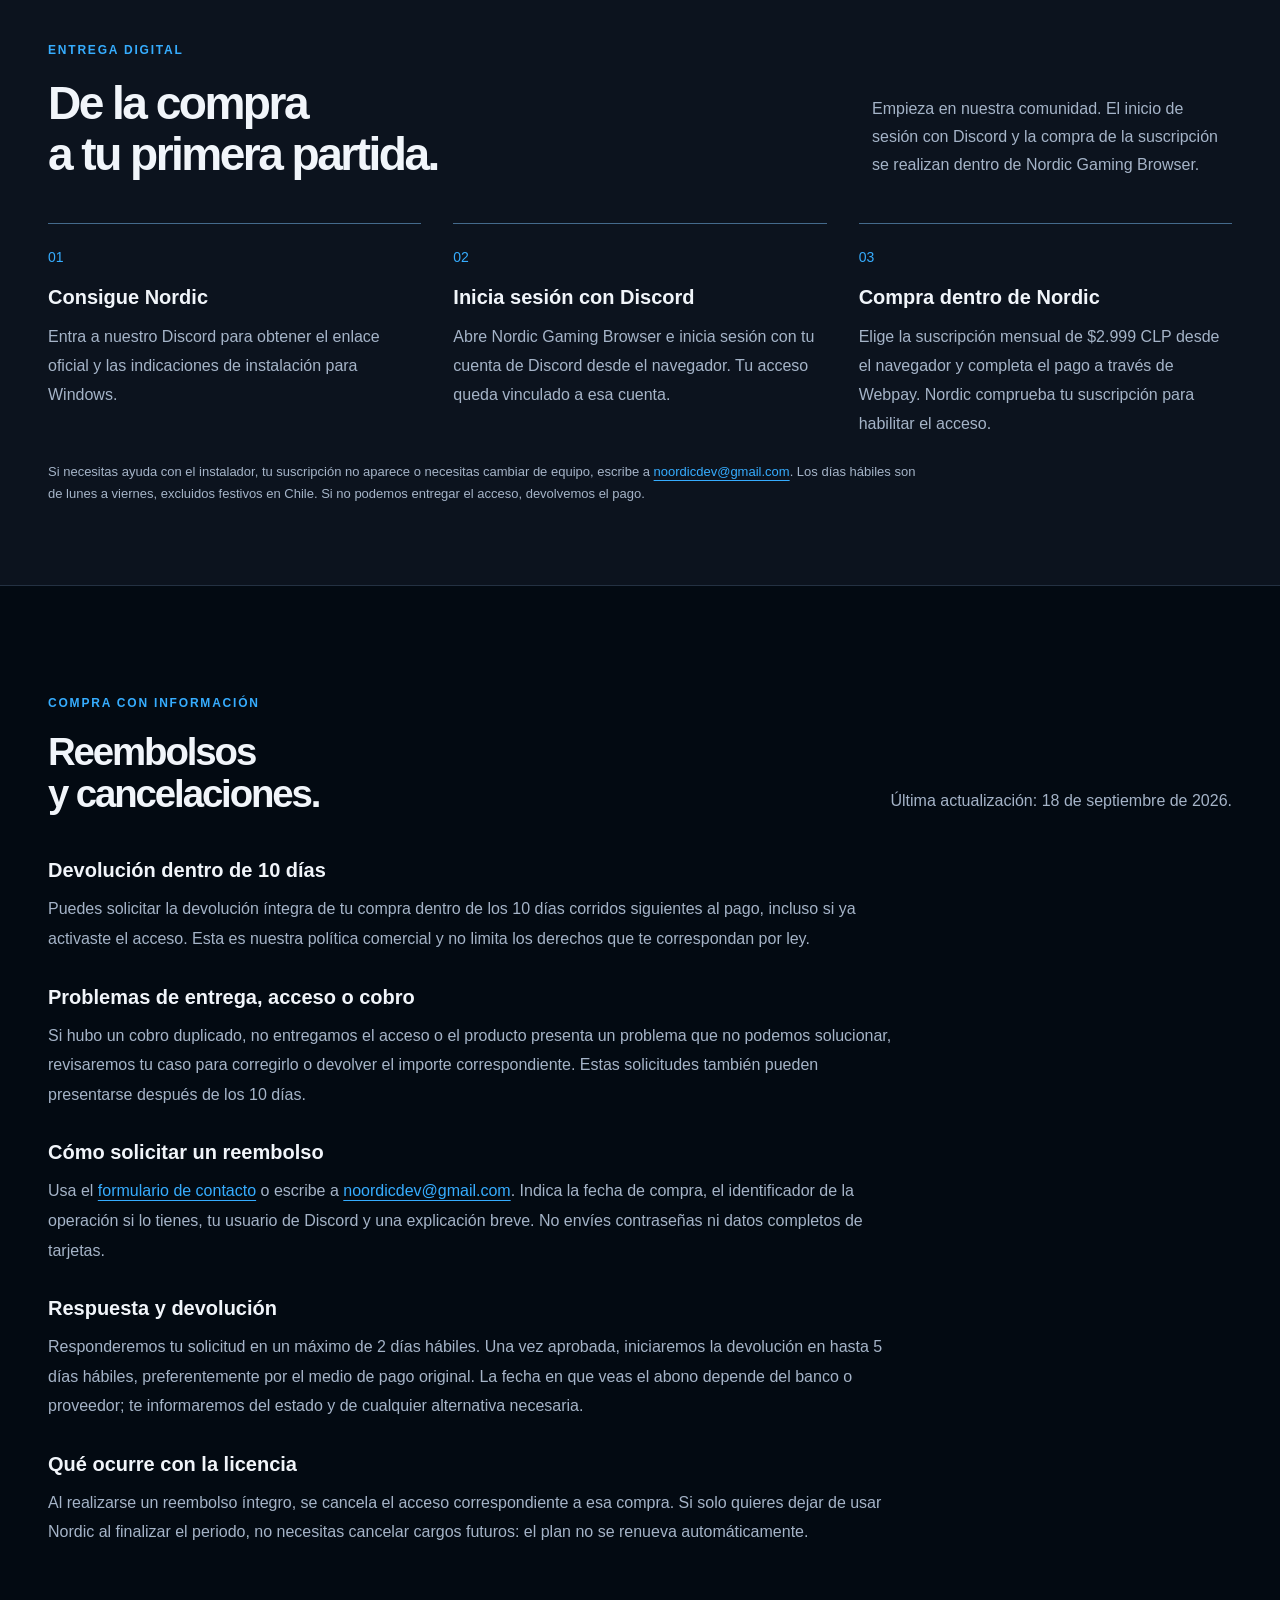
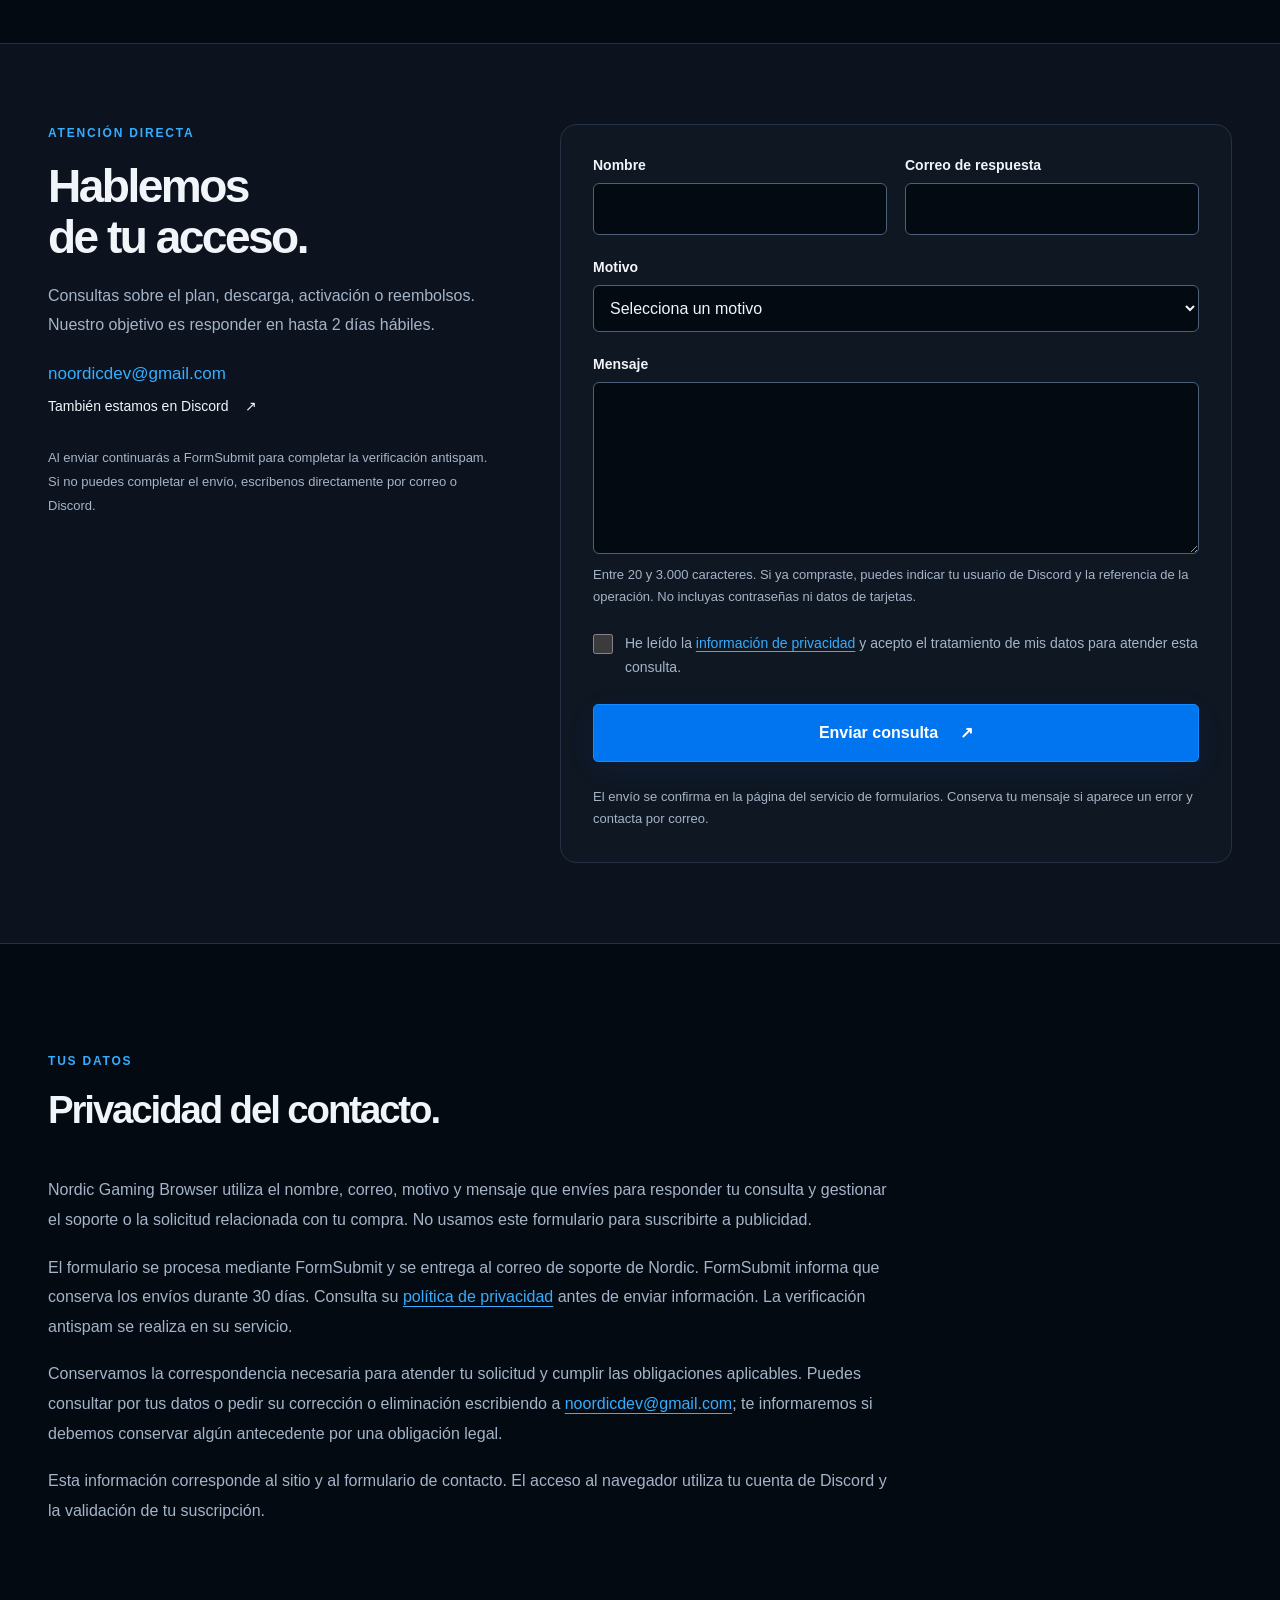
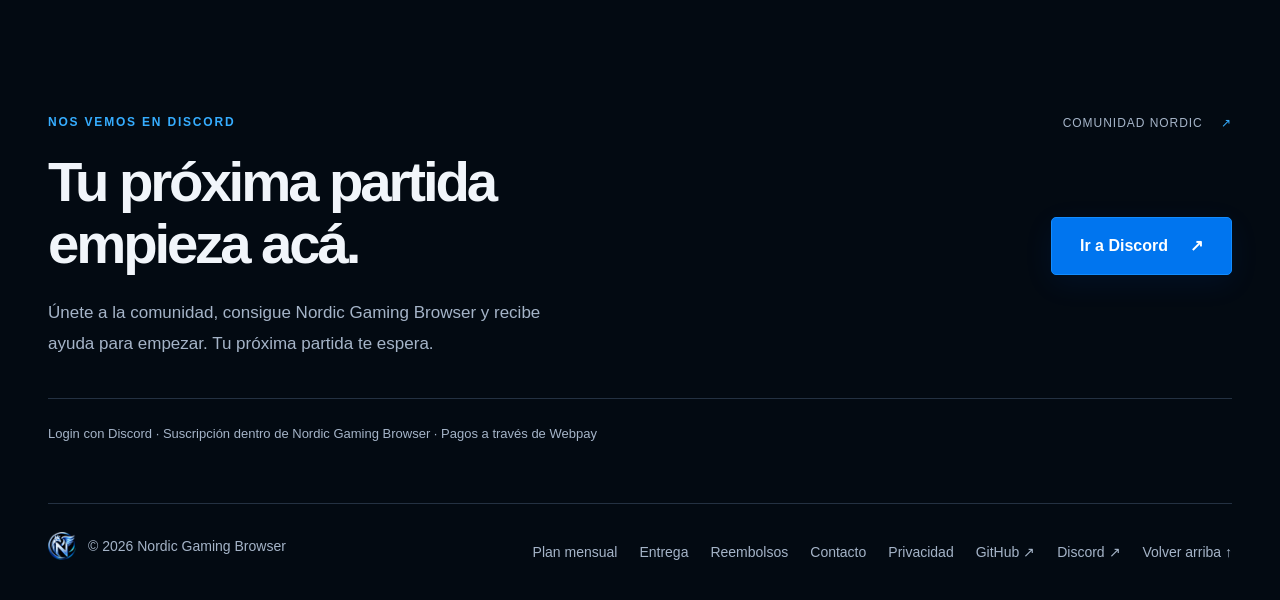
==== commit 6218f0f7: "Redesign Nordic website with gaming showcase and in-browser subscription details" ====
--- a/index.html
+++ b/index.html
@@ -4,72 +4,90 @@
   <meta charset="utf-8">
   <meta name="viewport" content="width=device-width, initial-scale=1">
   <meta name="theme-color" content="#080d14">
-  <meta name="description" content="Nordic Gaming Browser para Windows. Un navegador basado en Chromium con controles de FPS, latencia, personalización y herramientas para HaxBall. Plan mensual, entrega digital, reembolsos y soporte.">
-  <meta property="og:title" content="Nordic Gaming Browser — HaxBall. A tu manera.">
-  <meta property="og:description" content="Controla tu experiencia en HaxBall: rendimiento, temas, resolución y herramientas de juego. Conoce el plan mensual y cómo activar tu acceso.">
+  <meta name="description" content="Nordic Gaming Browser. Tu navegador optimizado para juegos web. Niveles, personalización y herramientas de rendimiento. $2.999 CLP al mes, pagos por Webpay y login con Discord dentro del navegador.">
+  <meta property="og:title" content="Nordic Gaming Browser — Optimizado para ganar.">
+  <meta property="og:description" content="The first optimized gaming browser. Built for performance, built to win. Juegos web, rendimiento y personalización en un solo navegador.">
   <meta property="og:type" content="website">
   <meta property="og:locale" content="es_CL">
-  <meta property="og:url" content="https://noordic.github.io/nordic-gaming-browser/">
+  <meta property="og:url" content="https://nordicbrowser.com/">
   <meta name="twitter:card" content="summary">
-  <meta name="twitter:title" content="Nordic Gaming Browser — HaxBall. A tu manera.">
-  <meta name="twitter:description" content="Un navegador para Windows con herramientas integradas para HaxBall. Información y precios en Discord.">
-  <link rel="canonical" href="https://noordic.github.io/nordic-gaming-browser/">
+  <meta name="twitter:title" content="Nordic Gaming Browser — Optimizado para ganar.">
+  <meta name="twitter:description" content="Tu navegador optimizado para ganar. Juegos web, niveles y rendimiento. $2.999 CLP al mes con Webpay.">
+  <link rel="canonical" href="https://nordicbrowser.com/">
   <link rel="icon" type="image/png" sizes="32x32" href="assets/favicon.png">
-  <link rel="stylesheet" href="styles.css?v=20260918">
-  <title>Nordic Gaming Browser — HaxBall. A tu manera.</title>
+  <link rel="stylesheet" href="styles.css?v=20260923">
+  <link rel="stylesheet" href="redesign.css?v=20260923">
+  <title>Nordic Gaming Browser — Optimizado para ganar.</title>
 </head>
 <body id="inicio">
   <a class="skip-link" href="#contenido">Saltar al contenido</a>
+  <div class="header-wrap">
   <header class="header shell">
     <a class="brand" href="#inicio" aria-label="Nordic Gaming Browser, inicio">
       <img src="assets/nordic-logo.png" width="48" height="48" alt="">
-      <span>Nordic<span class="brand-subtitle">GAMING BROWSER</span></span>
+      <span>NORDIC<span class="brand-subtitle">GAMING BROWSER</span></span>
     </a>
     <nav aria-label="Navegación principal">
+      <a class="nav-section active" href="#inicio">Inicio</a>
       <a class="nav-section" href="#funciones">Funciones</a>
-      <a class="nav-section" href="#producto">Qué compras</a>
-      <a class="nav-contact" href="#contacto">Contacto <span aria-hidden="true">↓</span></a>
+      <a class="nav-section" href="#juegos">Juegos</a>
+      <a class="nav-section" href="#planes">Suscripción</a>
+      <a class="nav-section" href="#contacto">Soporte</a>
     </nav>
+    <a class="button primary header-discord" href="https://discord.gg/AZUxGHRaNY" target="_blank" rel="noopener noreferrer">Ir a Discord <span aria-hidden="true">↗</span></a>
   </header>
+  </div>
 
   <main id="contenido">
+    <div class="hero-stage">
     <section class="hero shell" aria-labelledby="hero-title">
       <div class="hero-copy">
-        <p class="eyebrow"><span class="signal" aria-hidden="true"></span> HECHO PARA JUGAR HAXBALL</p>
-        <h1 id="hero-title">HaxBall.<br><span>A tu manera.</span></h1>
-        <p class="lead">Tu partida, con tus ajustes. Un navegador basado en Chromium que reúne controles de rendimiento, personalización y herramientas para HaxBall en un mismo lugar.</p>
+        <p class="eyebrow"><span class="signal" aria-hidden="true"></span> NORDIC GAMING BROWSER</p>
+        <h1 id="hero-title">Tu navegador<br><span>optimizado para ganar.</span></h1>
+        <p class="lead">Más juegos. Más control. Nordic Gaming Browser reúne ajustes de rendimiento, personalización y herramientas exclusivas para llevar tu experiencia de juego al siguiente nivel.</p>
+        <div class="hero-benefits" aria-label="Ventajas de Nordic">
+          <div><svg viewBox="0 0 32 32" aria-hidden="true"><path d="m19 2-14 17h10l-2 11 14-18H17z"/></svg><span>Rendimiento<br>optimizado</span></div>
+          <div><svg viewBox="0 0 32 32" aria-hidden="true"><path d="M5 26a14 14 0 1 1 22 0M16 4v4M5 14l4 2m18-2-4 2M16 20l7-9"/><circle cx="16" cy="20" r="3"/></svg><span>Control de<br>latencia</span></div>
+          <div><svg viewBox="0 0 32 32" aria-hidden="true"><path d="m16 3 11 4v9c0 7-11 13-11 13S5 23 5 16V7z"/></svg><span>DNS<br>cifrado</span></div>
+          <div><svg viewBox="0 0 32 32" aria-hidden="true"><path d="M7 4v24M16 4v24M25 4v24"/><path d="M3 11h8M12 22h8M21 10h8" stroke-width="5"/></svg><span>Herramientas<br>exclusivas</span></div>
+        </div>
         <div class="actions">
-          <a class="button primary" href="#planes">Ver el plan mensual <span aria-hidden="true">↓</span></a>
-          <a class="text-link" href="#funciones">Conoce las funciones <span aria-hidden="true">↓</span></a>
-        </div>
-        <p class="platform"><svg width="16" height="16" viewBox="0 0 16 16" fill="currentColor" aria-hidden="true"><path d="M0 2.2 6.5 1.3v6H0zm7.5-1L16 0v7.3H7.5zM0 8.3h6.5v6L0 13.4zm7.5 0H16V16l-8.5-1.2z"/></svg> Para Windows <span aria-hidden="true">/</span> Nordic Gaming Browser</p>
-      </div>
-      <figure class="product-preview">
-        <div class="preview-heading"><span class="preview-label">DENTRO DE NORDIC</span><span>01 / INICIO</span></div>
-        <a class="screenshot-link" href="assets/nordic-home.png" target="_blank" rel="noopener noreferrer" aria-label="Ampliar captura de la página de inicio de Nordic">
-          <img class="home-capture" src="assets/nordic-home.png" width="1200" height="800" alt="Página de inicio de Nordic con el logo del dragón, acceso a HaxBall, marcadores, descargas, historial y opciones avanzadas." fetchpriority="high">
-        </a>
-        <figcaption><span>Tu punto de partida.</span> Interfaz de Nordic · Haz clic para ampliar <span aria-hidden="true">↗</span></figcaption>
+          <a class="button primary" href="https://discord.gg/AZUxGHRaNY" target="_blank" rel="noopener noreferrer"><svg width="23" height="23" viewBox="0 0 24 24" fill="currentColor" aria-hidden="true"><path d="M19.7 5.2A18 18 0 0 0 15.5 4l-.5 1a15 15 0 0 0-6 0l-.5-1a18 18 0 0 0-4.2 1.2C1.7 9 1 12.7 1.4 16.3a17 17 0 0 0 5.2 2.6l1.1-1.8-1.7-.8.4-.3c3.6 1.7 7.6 1.7 11.2 0l.4.3-1.7.8 1.1 1.8a17 17 0 0 0 5.2-2.6c.5-4.2-.9-7.9-2.9-11.1ZM8.5 14.4c-1 0-1.7-.9-1.7-2s.7-2 1.7-2 1.7.9 1.7 2-.7 2-1.7 2Zm7 0c-1 0-1.7-.9-1.7-2s.7-2 1.7-2 1.7.9 1.7 2-.7 2-1.7 2Z"/></svg>Ir a Discord</a>
+          <a class="button secondary" href="#funciones">Ver funciones <span aria-hidden="true">↓</span></a>
+        </div>
+        <p class="platform">Para Windows <span aria-hidden="true">·</span> Inicio de sesión con Discord dentro de Nordic</p>
+      </div>
+      <div class="hero-brand">
+        <div class="brand-aura"><img src="assets/nordic-emblem.png" width="1254" height="1254" alt="Emblema de Nordic: un dragón azul y plateado sobre la letra N." fetchpriority="high"></div>
+        <p class="hero-wordmark">NORDIC<span>GAMING BROWSER</span></p>
+        <p class="brand-tagline" lang="en">The first optimized gaming browser.<br>Built for performance, built to win.</p>
+      </div>
+      <a class="hero-scroll" href="#juegos" aria-label="Explorar los juegos y funciones">⌄</a>
+    </section>
+    </div>
+
+    <section class="section shell games-section" id="juegos" aria-labelledby="games-title">
+      <div class="section-heading">
+        <div><p class="eyebrow">MUCHOS JUEGOS. UN SOLO NAVEGADOR.</p><h2 id="games-title">Tu siguiente partida.<br><span>Siempre a mano.</span></h2></div>
+        <p>De un partido en HaxBall a la estrategia de OGame. Disfruta tus juegos web con accesos directos y ajustes para optimizar tu experiencia.</p>
+      </div>
+      <div class="game-list" aria-label="Juegos web"><span>HaxBall</span><span>Krunker.io</span><span>Agar.io</span><span>Slither.io</span><span>OGame</span><span>Travian</span><span>Hero Wars</span><span>Vikings: War of Clans</span></div>
+      <figure class="games-preview">
+        <a class="screenshot-link" href="assets/nordic-games.png" target="_blank" rel="noopener noreferrer" aria-label="Ampliar captura de los accesos a juegos"><img src="assets/nordic-games.png" width="1194" height="99" loading="lazy" alt="Barra de Nordic Gaming Browser con accesos a HaxBall, Krunker.io, Agar.io, Slither.io, OGame, Travian, Hero Wars y Vikings: War of Clans."></a>
+        <figcaption>Tus juegos, a un clic. Captura real de Nordic Gaming Browser.</figcaption>
       </figure>
-    </section>
-
-    <div class="product-facts shell" aria-label="Características principales">
-      <p><strong>Chromium</strong><span>La base del navegador</span></p>
-      <p><strong>HaxBall</strong><span>Herramientas integradas</span></p>
-      <p><strong>8 temas</strong><span>Tu estilo, también al jugar</span></p>
-      <p><strong>Tu .CFG</strong><span>Guarda y carga tus ajustes</span></p>
-    </div>
-
+      <p class="section-note">Las herramientas específicas de HaxBall se aplican a ese juego. Cada título mantiene sus propios requisitos, disponibilidad y condiciones.</p>
+    </section>
 
     <section class="section shell purchase-section" id="producto" aria-labelledby="product-title">
       <div class="section-heading">
         <div><p class="eyebrow">CONOCE EL PRODUCTO</p><h2 id="product-title">Qué es Nordic.<br>Qué compras.</h2></div>
-        <p>Nordic Gaming Browser es un navegador para Windows basado en Chromium, con herramientas de rendimiento y personalización para jugar HaxBall.</p>
+        <p>Nordic Gaming Browser es un navegador para Windows basado en Chromium, diseñado para jugar juegos web con rendimiento optimizado, personalización y herramientas adicionales para HaxBall.</p>
       </div>
       <div class="purchase-grid">
         <article class="purchase-card">
           <h3>Acceso al navegador</h3>
-          <p>Ofrecemos acceso de pago a Nordic Gaming Browser y a sus funciones incluidas: ajustes de FPS y renderizado, controles de teclado, temas, resolución, herramientas de chat y análisis de repeticiones.</p>
+          <p>Ofrecemos acceso de pago a Nordic Gaming Browser y a sus funciones incluidas: ajustes del navegador y Windows, temas, resolución, niveles de cuenta y herramientas para HaxBall como controles de FPS, teclado, chat y análisis de repeticiones.</p>
           <p>Puedes revisar cada grupo de funciones en <a href="#funciones">la descripción del producto</a>.</p>
         </article>
         <article class="purchase-card">
@@ -85,7 +103,7 @@
     <section class="section shell" id="funciones" aria-labelledby="features-title">
       <div class="section-heading">
         <div><p class="eyebrow">EL JUEGO, BAJO TU CONTROL</p><h2 id="features-title">Los ajustes que<br>hacen tu partida.</h2></div>
-        <p>Del límite de FPS a las herramientas de sala. Configura Nordic según cómo juegas y lo que necesitas de tu equipo.</p>
+        <p>Configura el navegador a tu medida y aprovecha las herramientas dedicadas a HaxBall: desde el límite de FPS hasta el análisis de tus partidas.</p>
       </div>
       <div class="feature-grid">
         <article class="feature">
@@ -126,6 +144,22 @@
         </article>
       </div>
       <p class="section-note">El rendimiento depende de tu hardware y configuración. Los modos de latencia ajustan el renderizado del juego; no cambian el ping de tu conexión.</p>
+    </section>
+
+
+    <section class="section shell showcase" id="rendimiento" aria-labelledby="performance-title">
+      <div class="section-heading"><div><p class="eyebrow">MENOS DISTRACCIONES. MÁS JUEGO.</p><h2 id="performance-title">El rendimiento<br>en tus manos.</h2></div><p>Ajusta la calidad de la interfaz y la resolución del temporizador de Windows desde el propio navegador.</p></div>
+      <div class="performance-layout">
+        <figure class="settings-preview"><div class="preview-heading"><span class="preview-label">RENDIMIENTO Y WINDOWS</span><span>01 / CONTROL</span></div><a class="screenshot-link" href="assets/nordic-performance.png" target="_blank" rel="noopener noreferrer" aria-label="Ampliar ajustes de rendimiento"><img src="assets/nordic-performance.png" width="832" height="441" loading="lazy" alt="Opciones avanzadas de Nordic: calidad del navegador y resolución del temporizador de Windows."></a><figcaption>Controles reales, accesibles desde las opciones avanzadas.</figcaption></figure>
+        <div class="performance-copy"><span class="feature-index">HECHO PARA TU FORMA DE JUGAR</span><h3>Decide dónde<br>poner el foco.</h3><p>Reduce las animaciones de la interfaz con el modo de calidad baja, sin cambiar el juego, WebGL ni la aceleración por GPU.</p><p>Personaliza el temporizador de Windows mientras Nordic está abierto y encuentra la configuración que mejor se adapte a tu equipo.</p><a class="text-link" href="#personalizacion">Explorar más ajustes <span aria-hidden="true">↓</span></a></div>
+      </div>
+    </section>
+
+    <section class="levels-band" id="niveles" aria-labelledby="levels-title">
+      <div class="shell levels-layout">
+        <div class="levels-copy"><p class="eyebrow">CADA PARTIDA CUENTA</p><h2 id="levels-title">Juega. Sube de nivel.<br><span>Hazlo tuyo.</span></h2><p class="settings-lead">Sigue tu progreso en HaxBall desde tu cuenta de Nordic. Consulta tu XP, el siguiente nivel y las recompensas disponibles en un solo lugar.</p><ul class="settings-list"><li><span class="list-mark" aria-hidden="true">↗</span><div><h3>Tu progreso, visible</h3><p>Revisa las partidas completadas y la experiencia que te falta para alcanzar el siguiente nivel.</p></div></li><li><span class="list-mark" aria-hidden="true">↗</span><div><h3>Recompensas para tu cuenta</h3><p>Consulta los premios y reclama los que hayas desbloqueado, incluidos días de suscripción cuando estén disponibles.</p></div></li><li><span class="list-mark" aria-hidden="true">↗</span><div><h3>Premios y personalización</h3><p>Accede a las pestañas de tu cuenta y revisa tus recompensas desde el navegador.</p></div></li></ul></div>
+        <figure class="levels-preview"><a class="screenshot-link" href="assets/nordic-levels.png" target="_blank" rel="noopener noreferrer" aria-label="Ampliar panel de niveles"><img src="assets/nordic-levels.png" width="417" height="564" loading="lazy" alt="Panel de niveles: nivel 6, progreso de 100 de 175 XP, partidas completadas y pestañas de premios y personalización."></a><figcaption>Vista de ejemplo del panel de niveles. El progreso y los premios dependen de cada cuenta.</figcaption></figure>
+      </div>
     </section>
 
     <section class="personalization" id="personalizacion" aria-labelledby="settings-title">
@@ -146,8 +180,8 @@
         </div>
         <figure class="settings-preview">
           <div class="preview-heading"><span class="preview-label">OPCIONES AVANZADAS</span><span>02 / AJUSTES</span></div>
-          <a class="screenshot-link" href="assets/nordic-settings.png" target="_blank" rel="noopener noreferrer" aria-label="Ampliar captura de las opciones avanzadas de Nordic">
-            <img src="assets/nordic-settings.png" width="1200" height="900" loading="lazy" decoding="async" alt="Opciones avanzadas: resolución interna con Estirar, página principal, proveedor DNS e idioma del navegador.">
+          <a class="screenshot-link" href="assets/nordic-resolution.png" target="_blank" rel="noopener noreferrer" aria-label="Ampliar captura de las opciones avanzadas de Nordic">
+            <img src="assets/nordic-resolution.png" width="728" height="537" loading="lazy" decoding="async" alt="Opciones avanzadas: resolución con Estirar, página principal y proveedor DNS cifrado.">
           </a>
           <figcaption>La resolución personalizada estira el contenido del navegador sin cambiar la resolución de Windows.</figcaption>
         </figure>
@@ -158,13 +192,14 @@
     <section class="section shell" id="planes" aria-labelledby="plans-title">
       <div class="section-heading">
         <div><p class="eyebrow">ACCESO A NORDIC</p><h2 id="plans-title">Tu plan mensual.</h2></div>
-        <p>Un pago por cada periodo. La contratación y la entrega se coordinan con nuestro equipo por Discord o correo.</p>
+        <p>Inicia sesión con Discord y compra tu suscripción dentro de Nordic Gaming Browser. Los pagos se realizan a través de Webpay.</p>
       </div>
       <div class="plan-layout">
         <article class="plan-card" aria-labelledby="monthly-title">
           <p class="eyebrow">PARA WINDOWS · USO PERSONAL</p>
           <h3 id="monthly-title">Plan mensual</h3>
-          <p class="price">$2.990 <span>CLP / mes</span></p>
+          <p class="price">$2.999 <span>CLP / mes</span></p>
+          <p class="payment-label">Pagos a través de <strong>Webpay</strong></p>
           <ul class="plan-list">
             <li>Funciones del navegador descritas en esta página.</li>
             <li>Acceso vinculado a tu cuenta de Discord.</li>
@@ -172,13 +207,13 @@
             <li>Sin renovación automática.</li>
             <li>Entrega digital, sin costo de envío.</li>
           </ul>
-          <a class="button primary" href="https://discord.gg/AZUxGHRaNY" target="_blank" rel="noopener noreferrer">Consultar contratación <span aria-hidden="true">↗</span></a>
-          <p class="small-copy">Precio publicado en pesos chilenos. Antes del pago confirmamos por escrito el importe total, la disponibilidad y las fechas exactas de inicio y término. Para otros países, consulta la moneda y el importe aplicables antes de contratar.</p>
+          <a class="button primary" href="https://discord.gg/AZUxGHRaNY" target="_blank" rel="noopener noreferrer">Ir a Discord <span aria-hidden="true">↗</span></a>
+          <p class="small-copy">Precio en pesos chilenos. Revisa el importe total y las fechas de vigencia dentro de Nordic Gaming Browser antes de pagar. Si necesitas ayuda para empezar, entra a Discord.</p>
         </article>
         <div class="plan-context">
-          <h3>Antes de contratar</h3>
-          <p>Cuéntanos qué equipo usas y consulta tus dudas sobre las funciones. Recibirás las condiciones de tu compra y el procedimiento de pago por nuestro canal de atención.</p>
-          <p>Esta página es informativa: no tiene un checkout ni solicita datos de tarjetas. La suscripción se habilita después de confirmar el pago y asociarla a la cuenta correcta.</p>
+          <p class="eyebrow">TODO DESDE NORDIC</p><h3>Tu cuenta y tu suscripción,<br>dentro del navegador.</h3>
+          <p>Abre Nordic Gaming Browser e inicia sesión con tu cuenta de Discord. Desde el navegador puedes comprar tu suscripción y consultar tu acceso.</p>
+          <p>Selecciona el plan dentro de Nordic y continúa al pago a través de Webpay. El inicio de sesión y la compra se gestionan desde Nordic Gaming Browser; esta web presenta el producto y te conecta con nuestra comunidad y soporte.</p>
           <p>Al vencer el periodo, necesitas renovar el acceso para continuar. No se realizan cargos automáticos.</p>
           <div class="info-links"><a href="#entrega">Cómo recibes tu acceso ↓</a><a href="#reembolsos">Política de reembolsos ↓</a><a href="#contacto">Hablar con soporte ↓</a></div>
         </div>
@@ -189,14 +224,14 @@
       <div class="shell">
         <div class="section-heading">
           <div><p class="eyebrow">ENTREGA DIGITAL</p><h2 id="delivery-title">De la compra<br>a tu primera partida.</h2></div>
-          <p>No hay despacho físico. Te entregamos el enlace del instalador oficial y habilitamos el acceso en tu cuenta.</p>
+          <p>Empieza en nuestra comunidad. El inicio de sesión con Discord y la compra de la suscripción se realizan dentro de Nordic Gaming Browser.</p>
         </div>
         <ol class="delivery-steps">
-          <li><span class="step-number" aria-hidden="true">01</span><h3>Confirma tu compra</h3><p>Contacta con Nordic por Discord o correo. Confirmamos el plan, el total, las fechas de vigencia y la cuenta de Discord que utilizarás antes de que pagues.</p></li>
-          <li><span class="step-number" aria-hidden="true">02</span><h3>Recibe la descarga</h3><p>Tras verificar el pago, enviamos el enlace del instalador para Windows y las instrucciones por el mismo canal de atención. La entrega y habilitación se realizan en un máximo de 2 días hábiles.</p></li>
-          <li><span class="step-number" aria-hidden="true">03</span><h3>Activa tu acceso</h3><p>Instala Nordic Gaming Browser, ábrelo e inicia sesión con la cuenta de Discord indicada en tu compra. El navegador comprueba tu suscripción y habilita las funciones cuando el acceso está activo.</p></li>
+          <li><span class="step-number" aria-hidden="true">01</span><h3>Consigue Nordic</h3><p>Entra a nuestro Discord para obtener el enlace oficial y las indicaciones de instalación para Windows.</p></li>
+          <li><span class="step-number" aria-hidden="true">02</span><h3>Inicia sesión con Discord</h3><p>Abre Nordic Gaming Browser e inicia sesión con tu cuenta de Discord desde el navegador. Tu acceso queda vinculado a esa cuenta.</p></li>
+          <li><span class="step-number" aria-hidden="true">03</span><h3>Compra dentro de Nordic</h3><p>Elige la suscripción mensual de $2.999 CLP desde el navegador y completa el pago a través de Webpay. Nordic comprueba tu suscripción para habilitar el acceso.</p></li>
         </ol>
-        <p class="section-note">Si no recibes el enlace, tu suscripción no aparece o necesitas cambiar de equipo, escribe a <a href="mailto:noordicdev@gmail.com">noordicdev@gmail.com</a>. Los días hábiles son de lunes a viernes, excluidos festivos en Chile. Si no podemos entregar el acceso, devolvemos el pago.</p>
+        <p class="section-note">Si necesitas ayuda con el instalador, tu suscripción no aparece o necesitas cambiar de equipo, escribe a <a href="mailto:noordicdev@gmail.com">noordicdev@gmail.com</a>. Los días hábiles son de lunes a viernes, excluidos festivos en Chile. Si no podemos entregar el acceso, devolvemos el pago.</p>
       </div>
     </section>
 
@@ -232,7 +267,7 @@
         <form class="support-form" action="https://formsubmit.co/noordicdev@gmail.com" method="POST" accept-charset="UTF-8">
           <input type="hidden" name="_subject" value="Consulta desde la web de Nordic Gaming Browser">
           <input type="hidden" name="_template" value="table">
-          <input type="hidden" name="_url" value="https://noordic.github.io/nordic-gaming-browser/">
+          <input type="hidden" name="_url" value="https://nordicbrowser.com/">
           <div class="form-row">
             <div class="field"><label for="contact-name">Nombre</label><input id="contact-name" name="name" autocomplete="name" required maxlength="100"></div>
             <div class="field"><label for="contact-email">Correo de respuesta</label><input id="contact-email" type="email" name="email" autocomplete="email" required maxlength="254"></div>
@@ -261,10 +296,10 @@
     <section class="contact shell" id="discord" aria-labelledby="contact-title">
       <div class="contact-top"><p class="eyebrow">NOS VEMOS EN DISCORD</p><span class="contact-label">COMUNIDAD NORDIC <span aria-hidden="true">↗</span></span></div>
       <div class="contact-content">
-        <div><h2 id="contact-title">Tu próxima partida<br>empieza acá.</h2><p>Entra a nuestro Discord para conocer el browser, consultar los planes y precios, y recibir ayuda para empezar.</p></div>
-        <a class="button primary contact-button" href="https://discord.gg/AZUxGHRaNY" target="_blank" rel="noopener noreferrer">Info y precios en Discord <span aria-hidden="true">↗</span></a>
-      </div>
-      <p class="contact-note">Consulta en Discord la versión disponible, las funciones incluidas y cómo obtener acceso.</p>
+        <div><h2 id="contact-title">Tu próxima partida<br>empieza acá.</h2><p>Únete a la comunidad, consigue Nordic Gaming Browser y recibe ayuda para empezar. Tu próxima partida te espera.</p></div>
+        <a class="button primary contact-button" href="https://discord.gg/AZUxGHRaNY" target="_blank" rel="noopener noreferrer">Ir a Discord <span aria-hidden="true">↗</span></a>
+      </div>
+      <p class="contact-note">Login con Discord · Suscripción dentro de Nordic Gaming Browser · Pagos a través de Webpay</p>
     </section>
   </main>
 
--- a/styles.css
+++ b/styles.css
@@ -1,11 +1,11 @@
 :root {
   color-scheme: dark;
-  --bg: #080d14;
+  --bg: #030a12;
   --surface: #0f1722;
   --line: #243142;
   --text: #f1f5fa;
   --muted: #a5b4c8;
-  --blue: #69bdff;
+  --blue: #36adff;
   --radius: 16px;
   font-family: "Segoe UI", -apple-system, BlinkMacSystemFont, Arial, sans-serif;
 }
--- a/redesign.css
+++ b/redesign.css
@@ -0,0 +1,122 @@
+/* Nordic Gaming Browser — September 2026 */
+.header-wrap { background: #030910; border-bottom: 1px solid #172332; }
+.header { min-height: 108px; border: 0; gap: 24px; }
+.brand { font-size: 1.6rem; letter-spacing: .015em; }
+.brand img { width: 60px; height: 60px; }
+.brand-subtitle { color: var(--blue); font-size: .68rem; letter-spacing: .18em; }
+nav { gap: 25px; }
+nav a { font-size: .92rem; padding-block: 42px; position: relative; }
+nav .active { color: var(--blue); }
+nav .active::after { content: ""; position: absolute; bottom: 18px; left: 0; right: 0; height: 3px; border-radius: 3px; background: var(--blue); }
+.button { border-radius: 5px; padding-inline: 28px; font-size: 1rem; font-weight: 600; min-height: 56px; }
+.button.primary { background: #0075ef; color: white; border: 1px solid #128cff; box-shadow: 0 8px 30px #0066ff15; }
+.button.primary:hover { background: #0064cc; }
+.button.secondary { border: 1px solid #45566a; background: #040b13a8; color: white; }
+.button.secondary:hover { background: #122437; border-color: var(--blue); }
+.header-discord { font-size: .9rem; min-height: 46px; padding: 12px 21px; white-space: nowrap; }
+.hero-stage { overflow: hidden; position: relative; background: radial-gradient(ellipse at 79% 42%, #00376540, transparent 46%), #030910; }
+.hero-stage::before { content: ""; position: absolute; width: 64%; height: 115%; right: -7%; top: -8%; transform: skewY(-38deg); background: repeating-linear-gradient(0deg, transparent 0 81px, #087dd523 82px, transparent 83px 132px), linear-gradient(0deg, transparent 36%, #006bd91f 39%, transparent 40% 62%, #0075ff1a 65%, transparent 66%); pointer-events: none; mask-image: linear-gradient(90deg, transparent, black 30%, black 80%, transparent); }
+.hero { grid-template-columns: 1.12fr 1fr; gap: 36px; min-height: 710px; padding-block: 68px 96px; }
+.hero::before { display: none; }
+.hero-copy { min-width: 0; }
+h1 { font-size: clamp(2.8rem, 3.85vw, 3.75rem); letter-spacing: -.045em; line-height: 1.14; margin: 24px 0; font-weight: 700; }
+h1 > span { color: #078cff; }
+.lead { max-width: 610px; color: #bfcbd9; font-size: 1.08rem; line-height: 1.85; }
+.hero-benefits { display: grid; grid-template-columns: repeat(4, 1fr); gap: 20px; max-width: 530px; margin-top: 30px; }
+.hero-benefits > div { display: grid; justify-items: center; gap: 11px; text-align: center; }
+.hero-benefits svg { width: 35px; height: 35px; fill: none; stroke: #089cff; stroke-width: 1.8; stroke-linejoin: round; stroke-linecap: round; }
+.hero-benefits span { color: #c2ccda; font-size: .82rem; line-height: 1.6; }
+.actions { margin-top: 34px; gap: 18px; }
+.platform { font-size: .72rem; color: #8f9eb2; margin-top: 20px; }
+.hero-brand { position: relative; display: flex; flex-direction: column; align-items: center; text-align: center; }
+.brand-aura { position: relative; width: min(370px, 80%); }
+.brand-aura::before { content: ""; position: absolute; inset: 6%; border-radius: 50%; box-shadow: 0 0 80px #0075ff40; }
+.brand-aura img { position: relative; width: 100%; filter: drop-shadow(0 0 15px #007aff30); }
+.hero-wordmark { font-size: clamp(3rem, 5.1vw, 4.7rem); font-weight: 700; letter-spacing: .17em; padding-left: .17em; line-height: 1.05; margin-top: 20px; }
+.hero-wordmark span { display: block; font-size: .25em; color: #009dff; font-weight: 500; letter-spacing: .36em; margin-top: 14px; }
+.brand-tagline { color: #bfcbd9; font-size: .9rem; line-height: 1.9; letter-spacing: .07em; margin-top: 28px; }
+.hero-scroll { position: absolute; bottom: 22px; left: calc(50% - 22px); width: 44px; height: 44px; display: grid; place-items: center; font-size: 2.2rem; color: #b8c4d4; }
+h2 > span { color: var(--blue); }
+.games-section { padding-block: 78px; }
+.game-list { display: flex; flex-wrap: wrap; gap: 10px; margin-bottom: 32px; }
+.game-list span { padding: 13px 20px; border: 1px solid #243a50; border-radius: 5px; color: #cfdfed; font-size: .92rem; background: linear-gradient(120deg, #11263c, #09131f); }
+.game-list span:first-child { color: #62c5ff; border-color: #136fad; }
+.games-preview { overflow: hidden; border: 1px solid #243a50; border-radius: 10px; background: #0a1420; }
+.games-preview img { width: 100%; }
+.games-preview figcaption { border-top: 1px solid #243a50; padding: 14px 20px; }
+.purchase-section { padding-top: 32px; }
+.feature-grid { border: 0; gap: 16px; }
+.feature { border: 1px solid #203348; border-radius: 10px; background: linear-gradient(145deg, #0d1b2b, #080f19); }
+.feature h3 { margin-top: 28px; }
+.showcase { padding-top: 0; }
+.performance-layout { display: grid; grid-template-columns: 1.4fr 1fr; align-items: center; gap: 65px; }
+.performance-copy h3 { font-size: 2rem; line-height: 1.2; margin: 18px 0; letter-spacing: -.035em; }
+.performance-copy p { color: var(--muted); line-height: 1.8; margin-top: 16px; }
+.performance-copy .text-link { color: var(--blue); margin-top: 12px; }
+.levels-band { background: radial-gradient(ellipse at 75% 50%, #11395860, transparent 54%), #08131f; border-block: 1px solid #203348; padding-block: 80px; }
+.levels-layout { display: grid; grid-template-columns: 1fr 1fr; gap: 80px; align-items: center; }
+.levels-copy .settings-lead { max-width: 540px; }
+.levels-preview { justify-self: center; max-width: 360px; min-width: 0; overflow: hidden; border: 1px solid #304a61; border-radius: 14px; box-shadow: 0 25px 80px #0005; background: #0a111b; }
+.levels-preview img { width: 100%; }
+.levels-preview figcaption { padding: 16px 20px; border-top: 1px solid #243a50; font-size: .75rem; }
+.personalization { background: #060f19; }
+.payment-label { display: inline-flex; align-items: center; gap: 12px; margin-top: 20px; padding: 9px 14px; border: 1px solid #426281; border-radius: 5px; font-size: .85rem; color: #d3dfed; }
+.payment-label strong { color: white; font-size: 1.05rem; }
+.plan-context .eyebrow { margin-bottom: 15px; }
+.plan-card { border-color: #087ed0; box-shadow: 0 0 60px #0075ff0e; }
+.policy-section h2 { font-size: clamp(2rem, 3vw, 3rem); }
+@media (min-width: 1600px) { .hero { min-height: 760px; padding-block: 85px 100px; } }
+@media (max-width: 1150px) {
+  .header { flex-wrap: wrap; justify-content: space-between; padding-block: 20px 0; gap: 8px 25px; }
+  .header nav { order: 3; width: 100%; justify-content: center; gap: 34px; }
+  .header nav a { padding-block: 20px; }
+  nav .active::after { bottom: 5px; }
+  .hero { gap: 24px; min-height: 640px; }
+  .hero-benefits { gap: 12px; }
+  .hero .button { padding-inline: 22px; }
+  .performance-layout { gap: 35px; }
+  .levels-layout { gap: 40px; }
+}
+@media (max-width: 850px) {
+  .header .nav-section { display: block; }
+  .hero { grid-template-columns: 1fr; gap: 48px; padding-block: 52px 80px; }
+  .hero-copy { max-width: 640px; }
+  h1 { font-size: clamp(2.8rem, 7vw, 4rem); }
+  .hero-brand { padding-bottom: 15px; }
+  .brand-aura { width: 270px; }
+  .hero-wordmark { font-size: 3.6rem; }
+  .hero-stage::before { width: 100%; height: 60%; top: auto; bottom: 0; }
+  .performance-layout { grid-template-columns: 1fr; }
+  .performance-copy { max-width: 620px; }
+  .levels-layout { grid-template-columns: 1fr; }
+  .levels-preview { width: 100%; }
+}
+@media (max-width: 560px) {
+  .header { gap: 15px 8px; }
+  .brand { font-size: 1.25rem; gap: 9px; }
+  .brand img { width: 42px; height: 42px; }
+  .brand-subtitle { font-size: .55rem; }
+  .header-discord { min-height: 42px; font-size: .75rem; padding: 10px 12px; gap: 8px; }
+  .header nav { gap: 0; justify-content: space-between; }
+  .header nav a { font-size: .76rem; padding-block: 12px 17px; }
+  .hero { padding-top: 40px; }
+  h1 { font-size: clamp(2.25rem, 9.5vw, 3.2rem); }
+  .lead { font-size: 1rem; }
+  .hero-benefits { gap: 8px; margin-top: 26px; }
+  .hero-benefits span { font-size: .7rem; }
+  .hero-benefits svg { width: 30px; height: 30px; }
+  .actions { flex-direction: row; align-items: stretch; gap: 12px; }
+  .hero .actions .button { padding: 13px 16px; font-size: .88rem; gap: 10px; min-height: 50px; }
+  .platform { font-size: .68rem; }
+  .brand-aura { width: 245px; }
+  .hero-wordmark { font-size: 3.2rem; }
+  .brand-tagline { font-size: .76rem; letter-spacing: .035em; }
+  .games-section { padding-block: 55px; }
+  .game-list { gap: 8px; margin-bottom: 24px; }
+  .game-list span { font-size: .8rem; padding: 10px 12px; }
+  .games-preview figcaption { font-size: .7rem; padding: 12px; }
+  .levels-band { padding-block: 60px; }
+  h2 { font-size: 2.35rem; }
+  .showcase { padding-top: 0; }
+}
+@media (prefers-reduced-motion: reduce) { .button { transition: none; } }
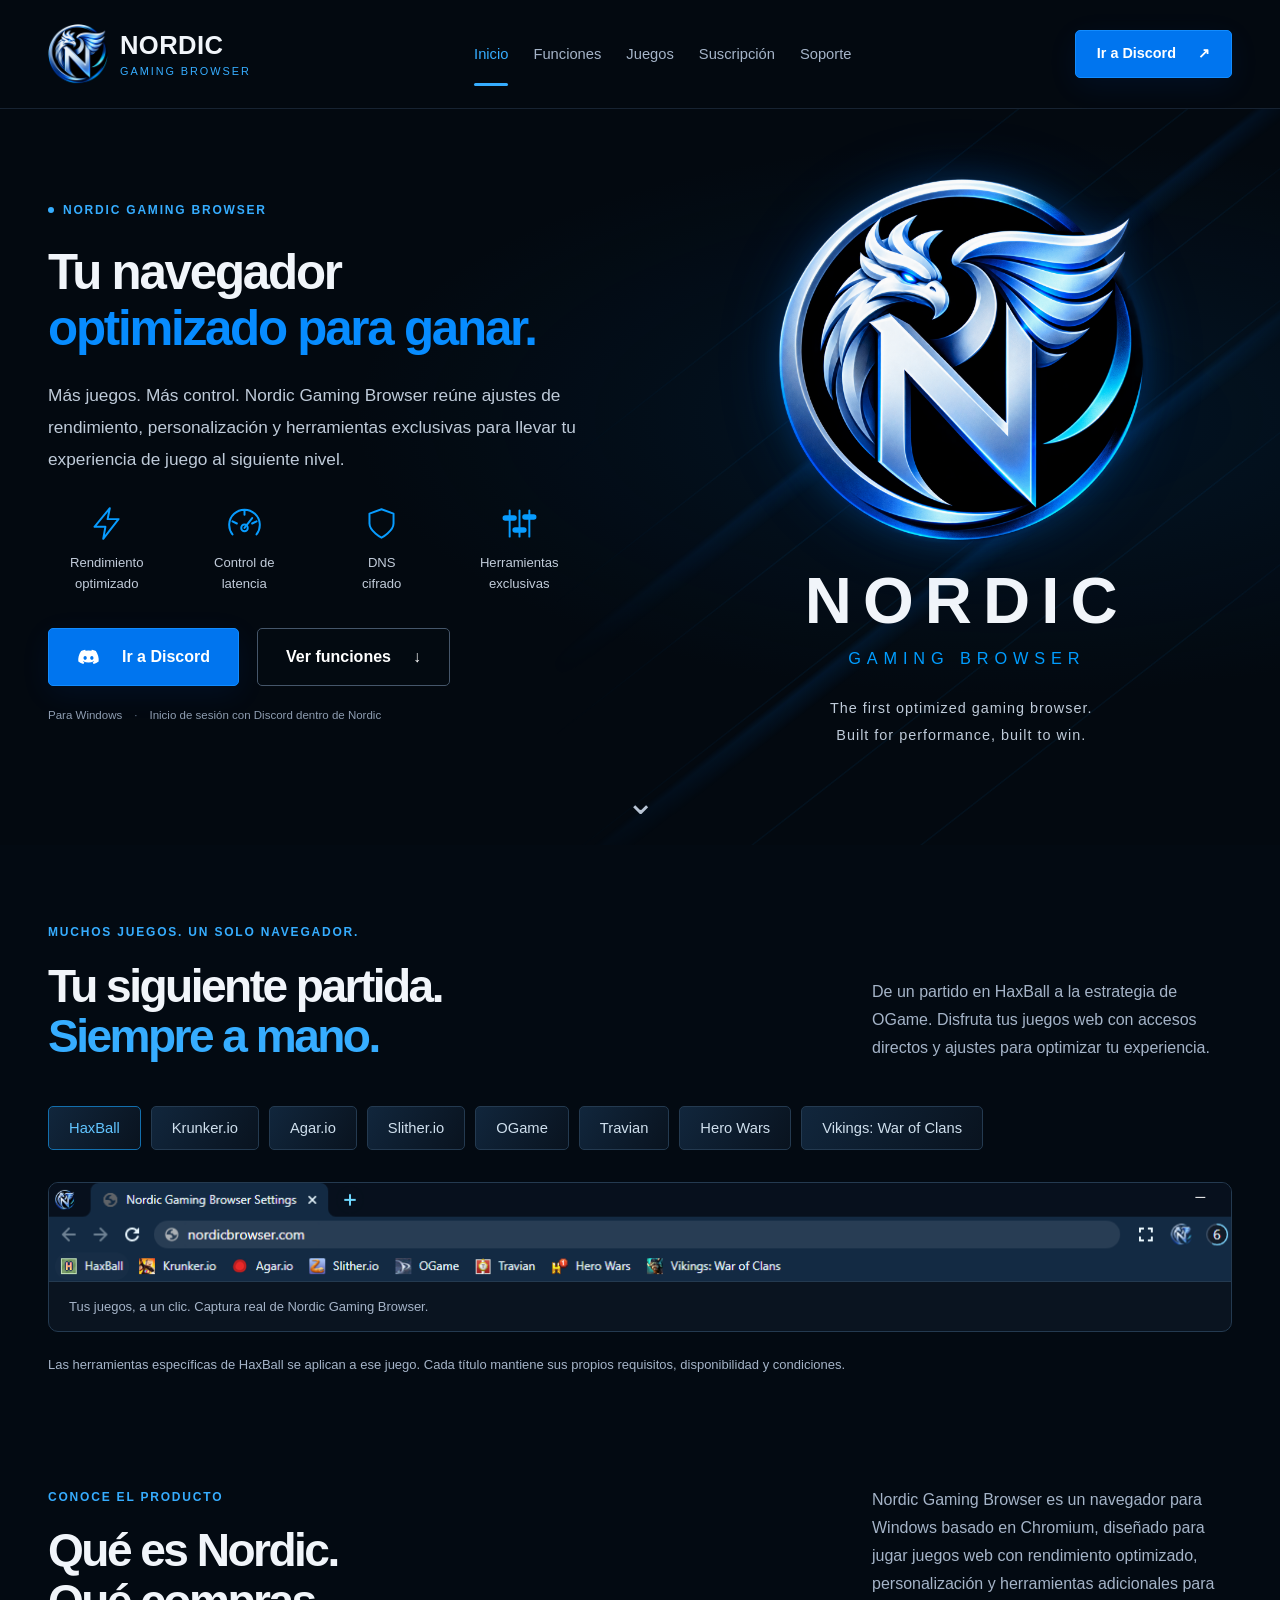
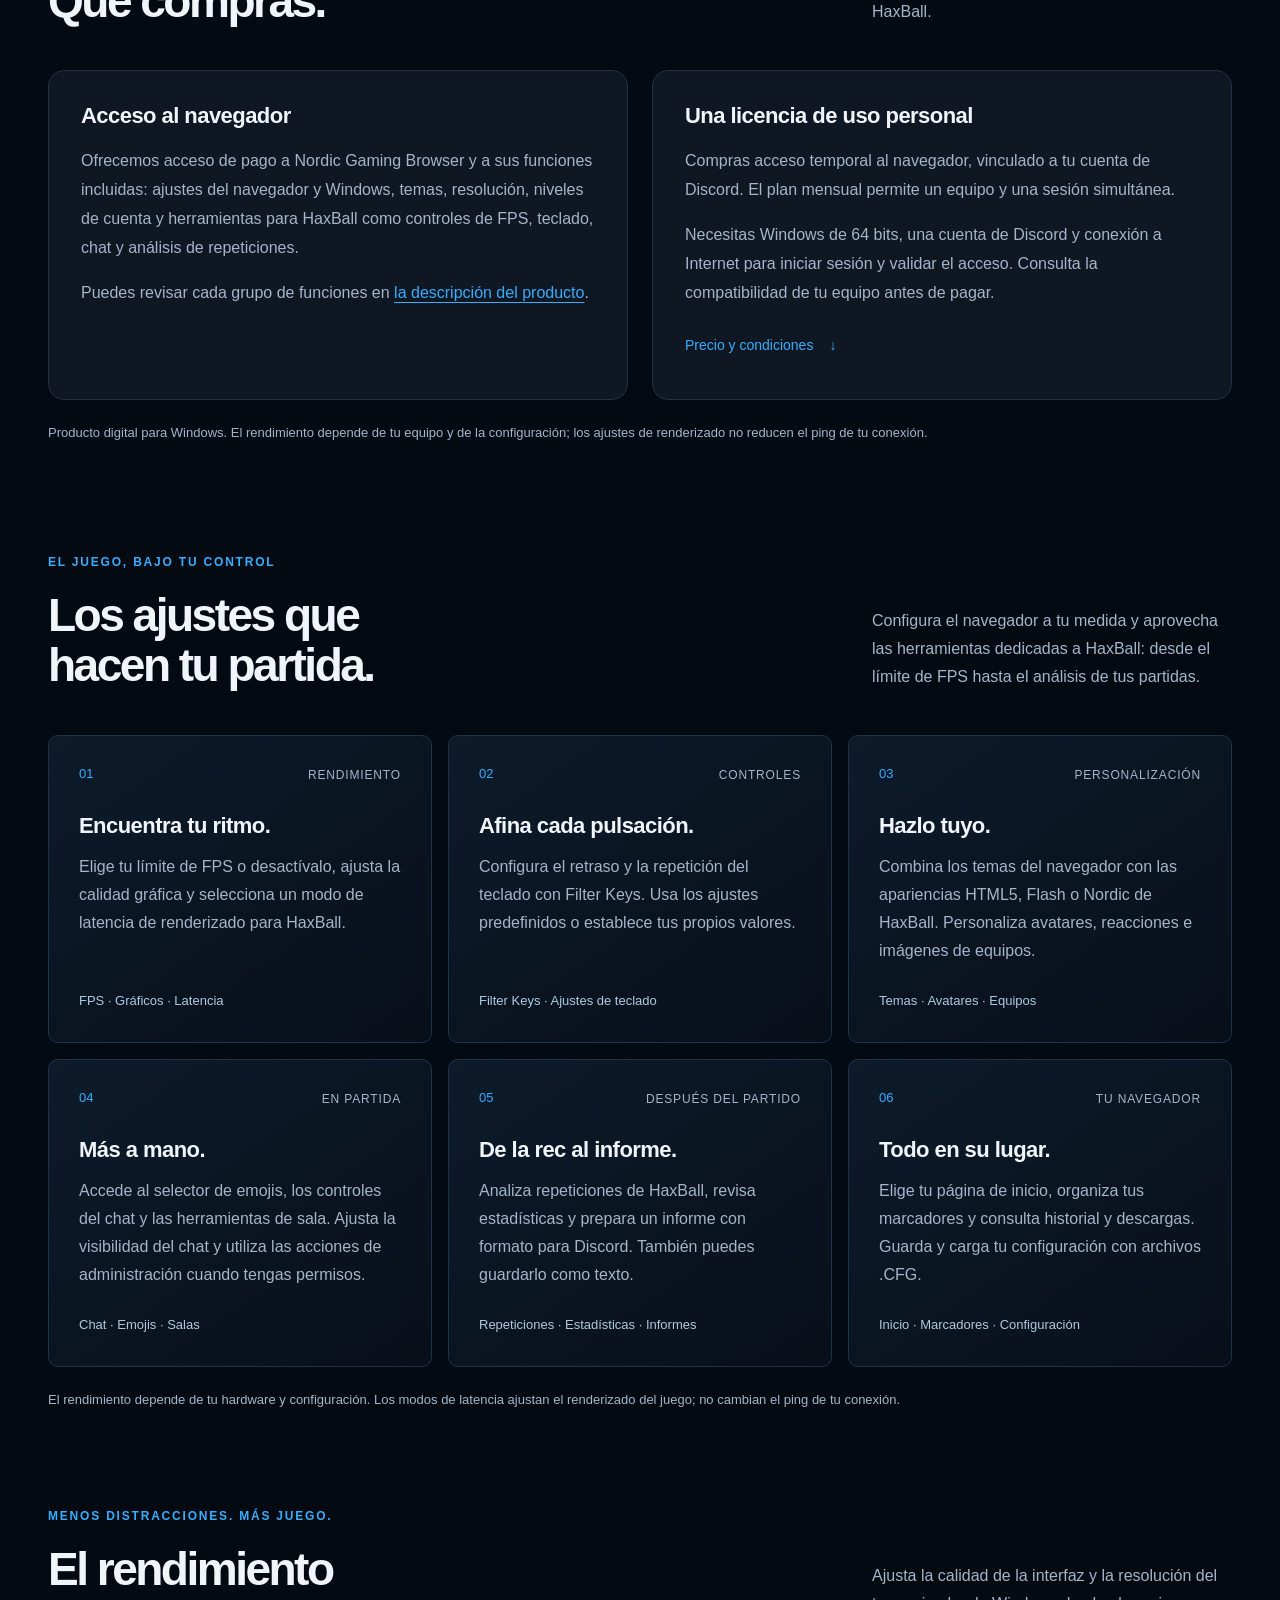
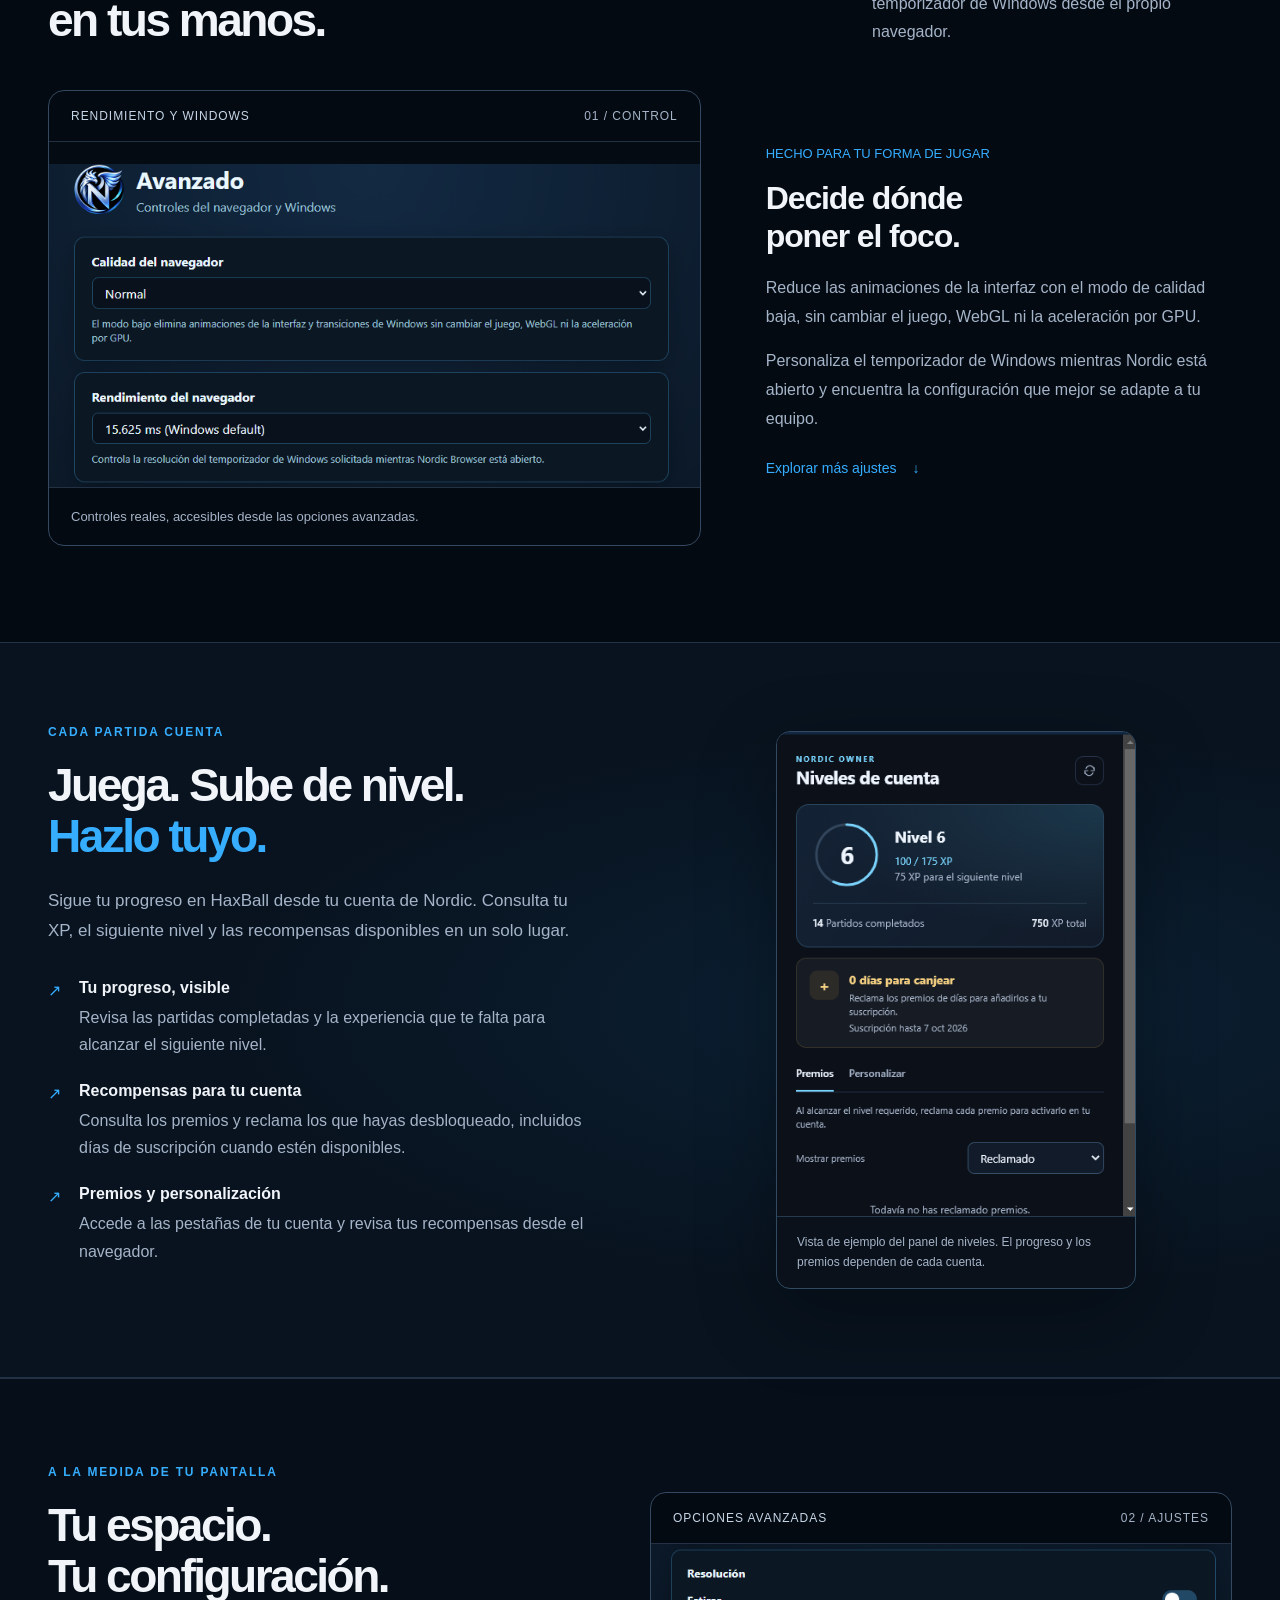
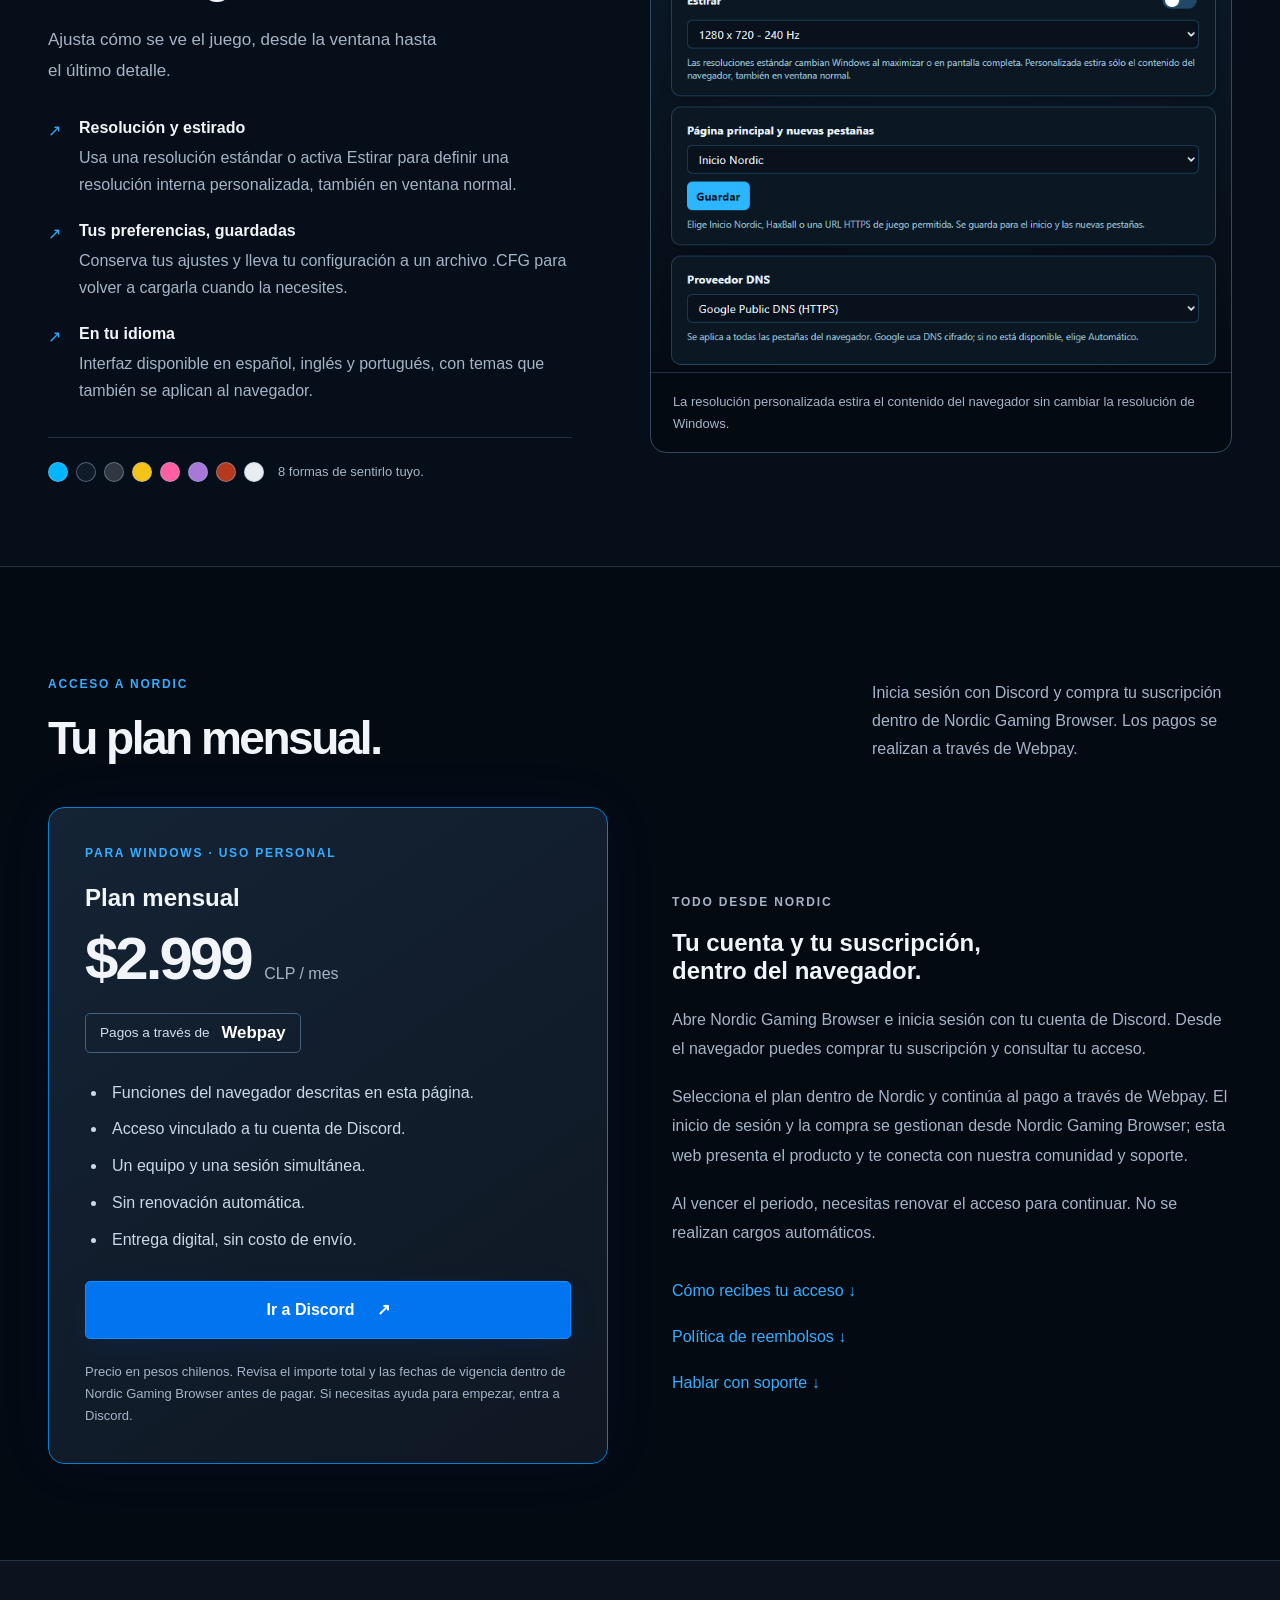
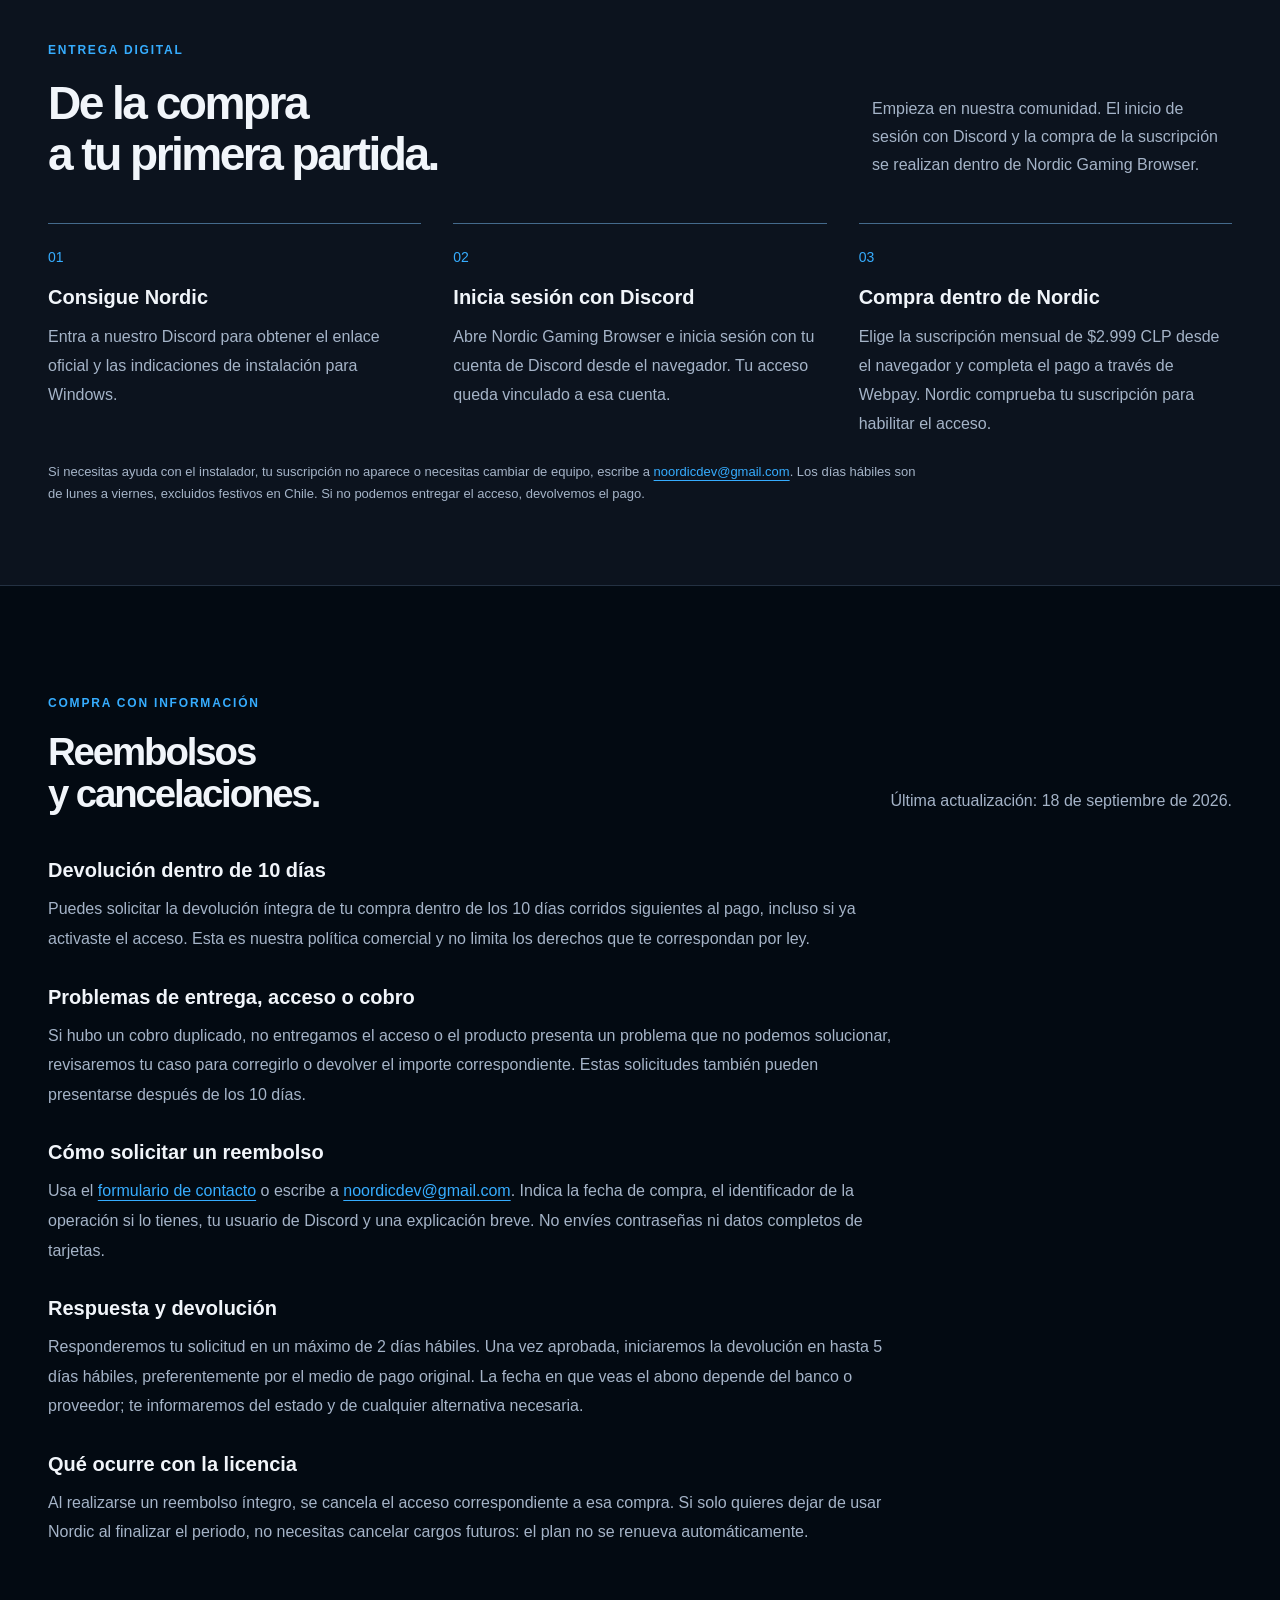
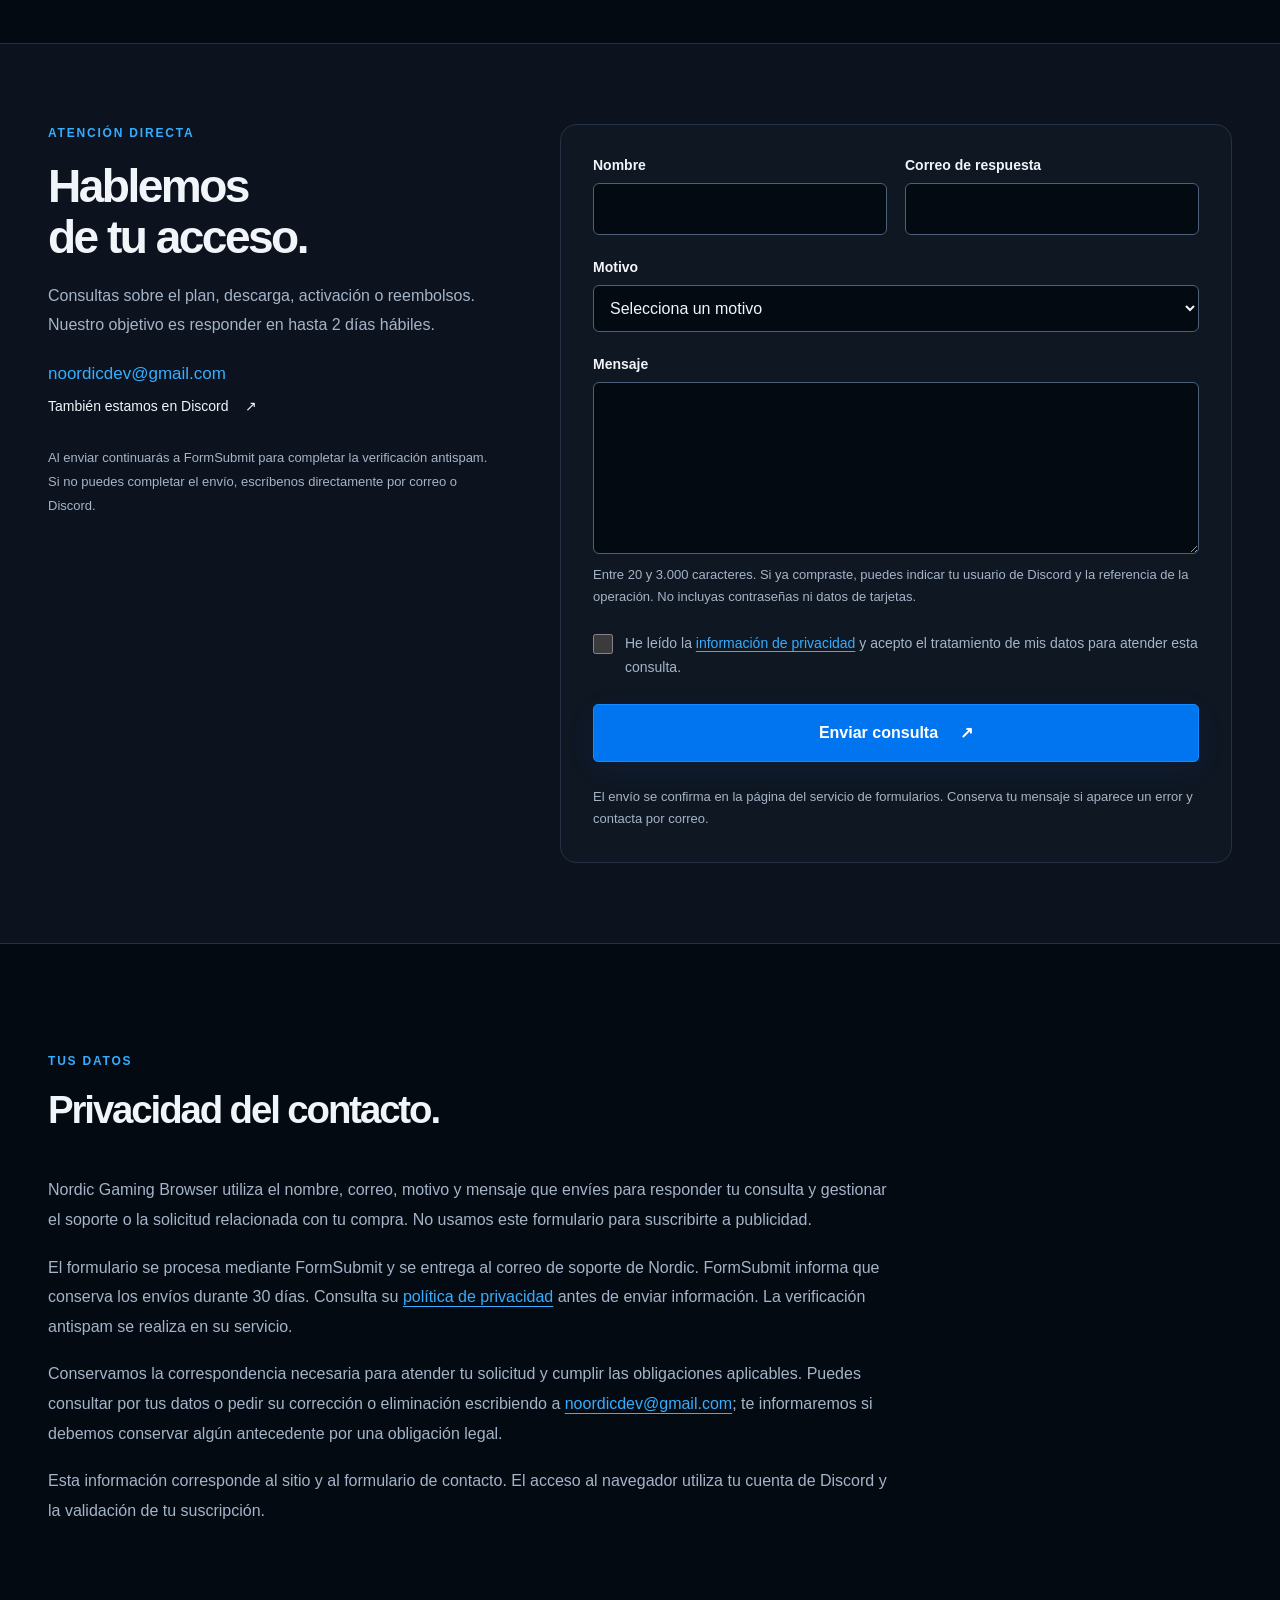
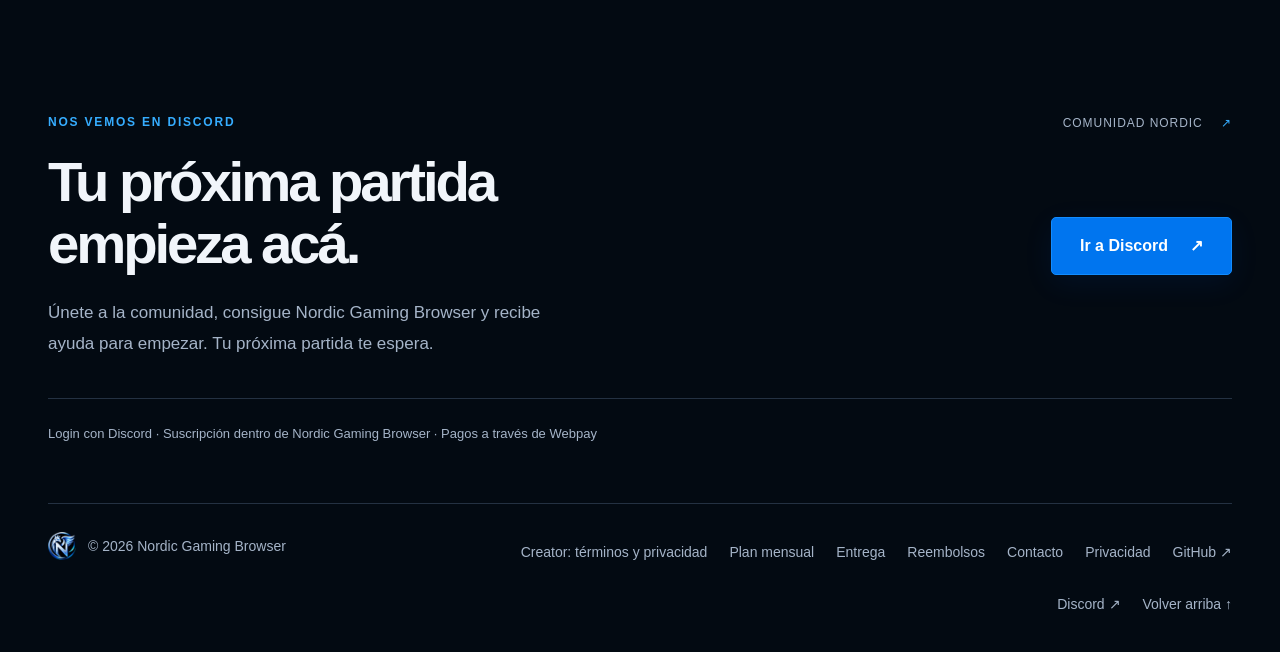
==== commit de6d99b8: "Publish Nordic Creator terms and privacy pages" ====
--- a/index.html
+++ b/index.html
@@ -305,7 +305,7 @@
 
   <footer class="footer shell">
     <div class="footer-brand"><img src="assets/favicon.png" width="28" height="28" alt=""><span>© 2026 Nordic Gaming Browser</span></div>
-    <div class="footer-links"><a href="#planes">Plan mensual</a><a href="#entrega">Entrega</a><a href="#reembolsos">Reembolsos</a><a href="#contacto">Contacto</a><a href="#privacidad">Privacidad</a><a href="https://github.com/noordic/nordic-gaming-browser" target="_blank" rel="noopener noreferrer">GitHub <span aria-hidden="true">↗</span></a><a href="https://discord.gg/AZUxGHRaNY" target="_blank" rel="noopener noreferrer">Discord <span aria-hidden="true">↗</span></a><a href="#inicio">Volver arriba ↑</a></div>
+    <div class="footer-links"><a href="/creator/">Creator: términos y privacidad</a><a href="#planes">Plan mensual</a><a href="#entrega">Entrega</a><a href="#reembolsos">Reembolsos</a><a href="#contacto">Contacto</a><a href="#privacidad">Privacidad</a><a href="https://github.com/noordic/nordic-gaming-browser" target="_blank" rel="noopener noreferrer">GitHub <span aria-hidden="true">↗</span></a><a href="https://discord.gg/AZUxGHRaNY" target="_blank" rel="noopener noreferrer">Discord <span aria-hidden="true">↗</span></a><a href="#inicio">Volver arriba ↑</a></div>
   </footer>
 </body>
 </html>
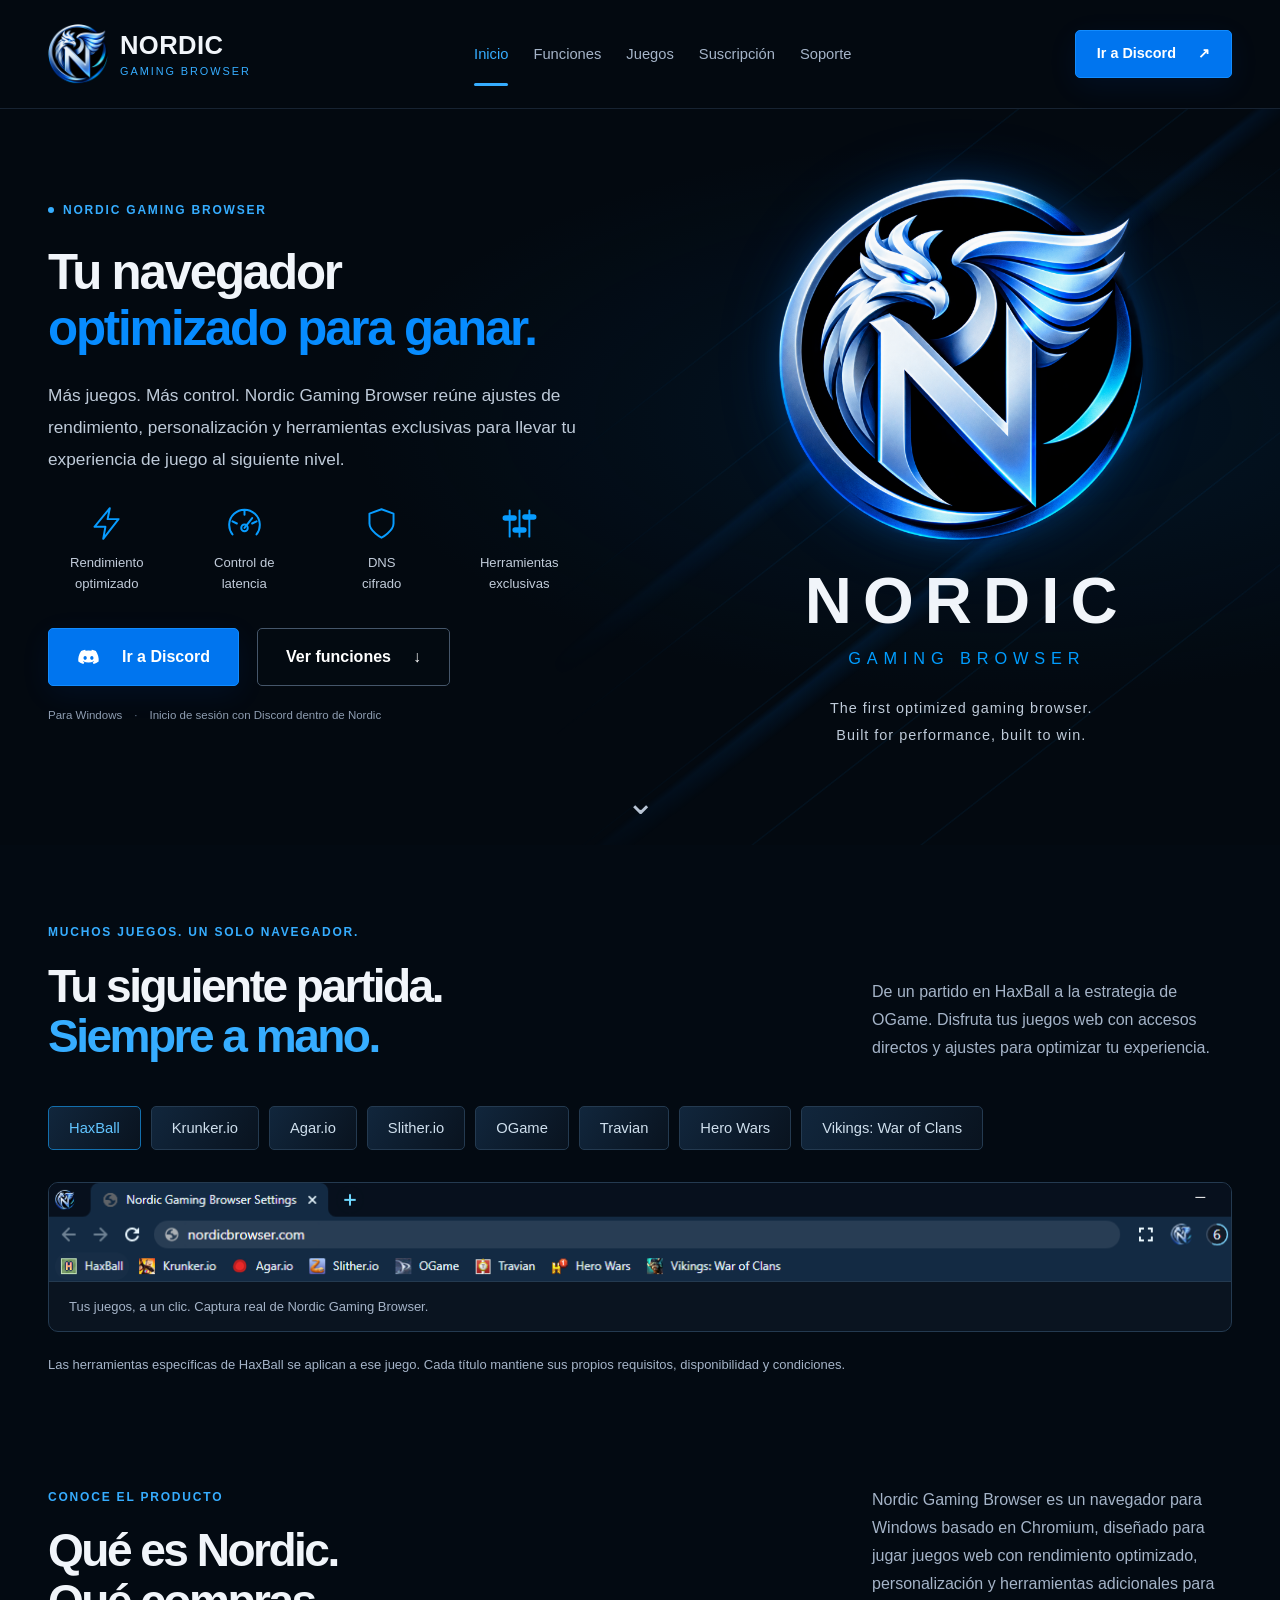
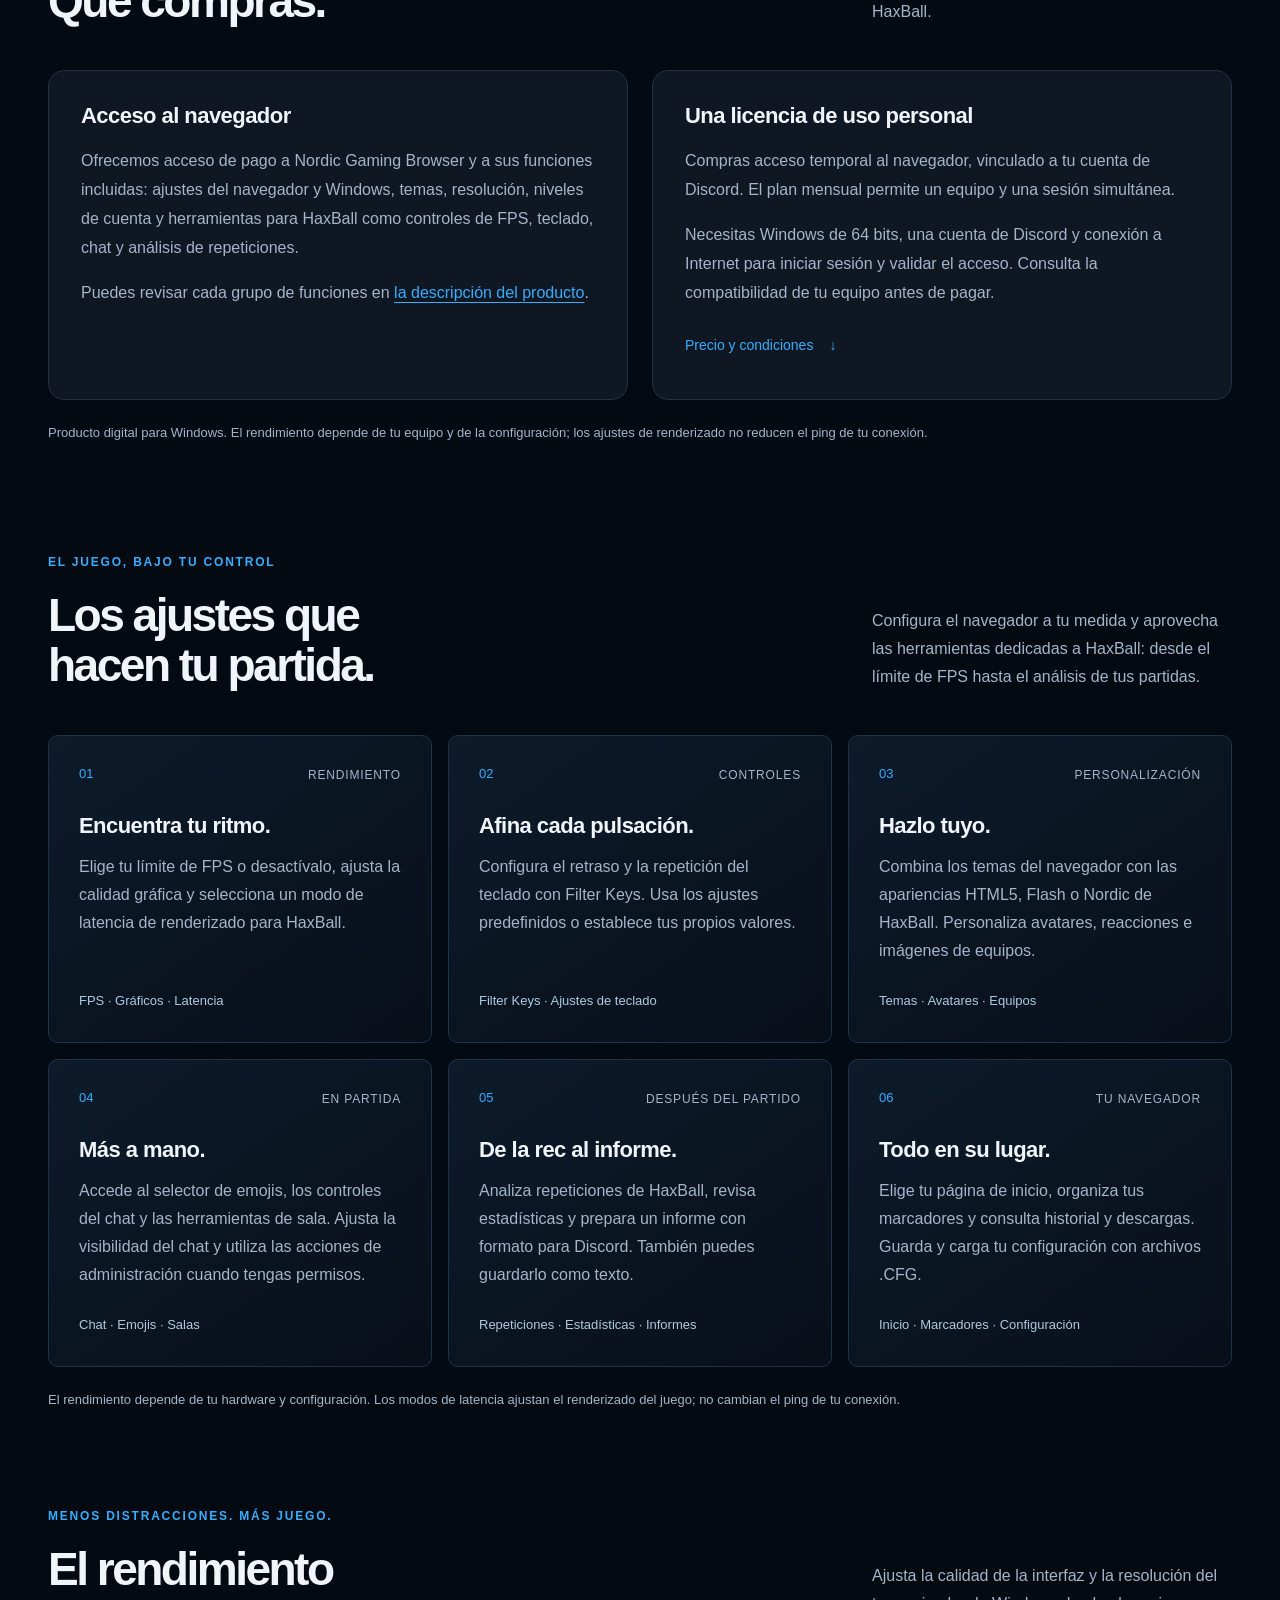
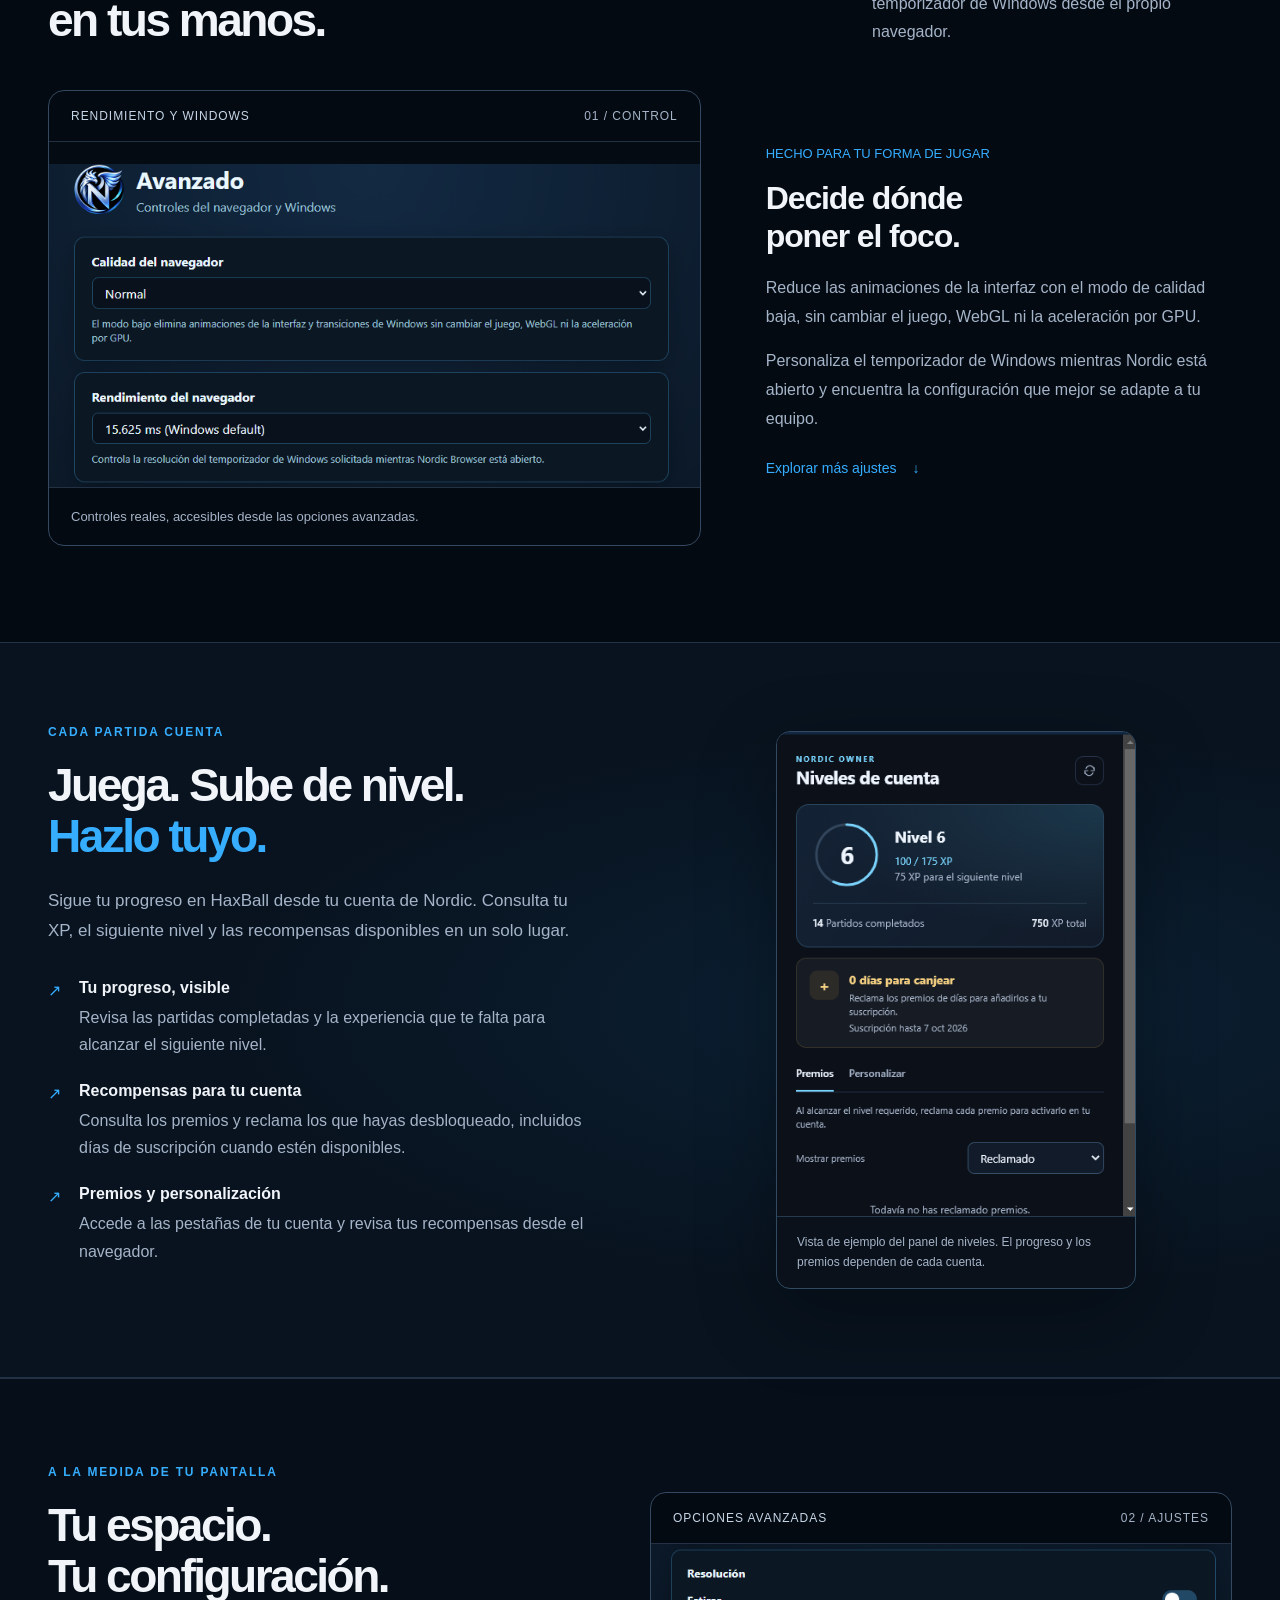
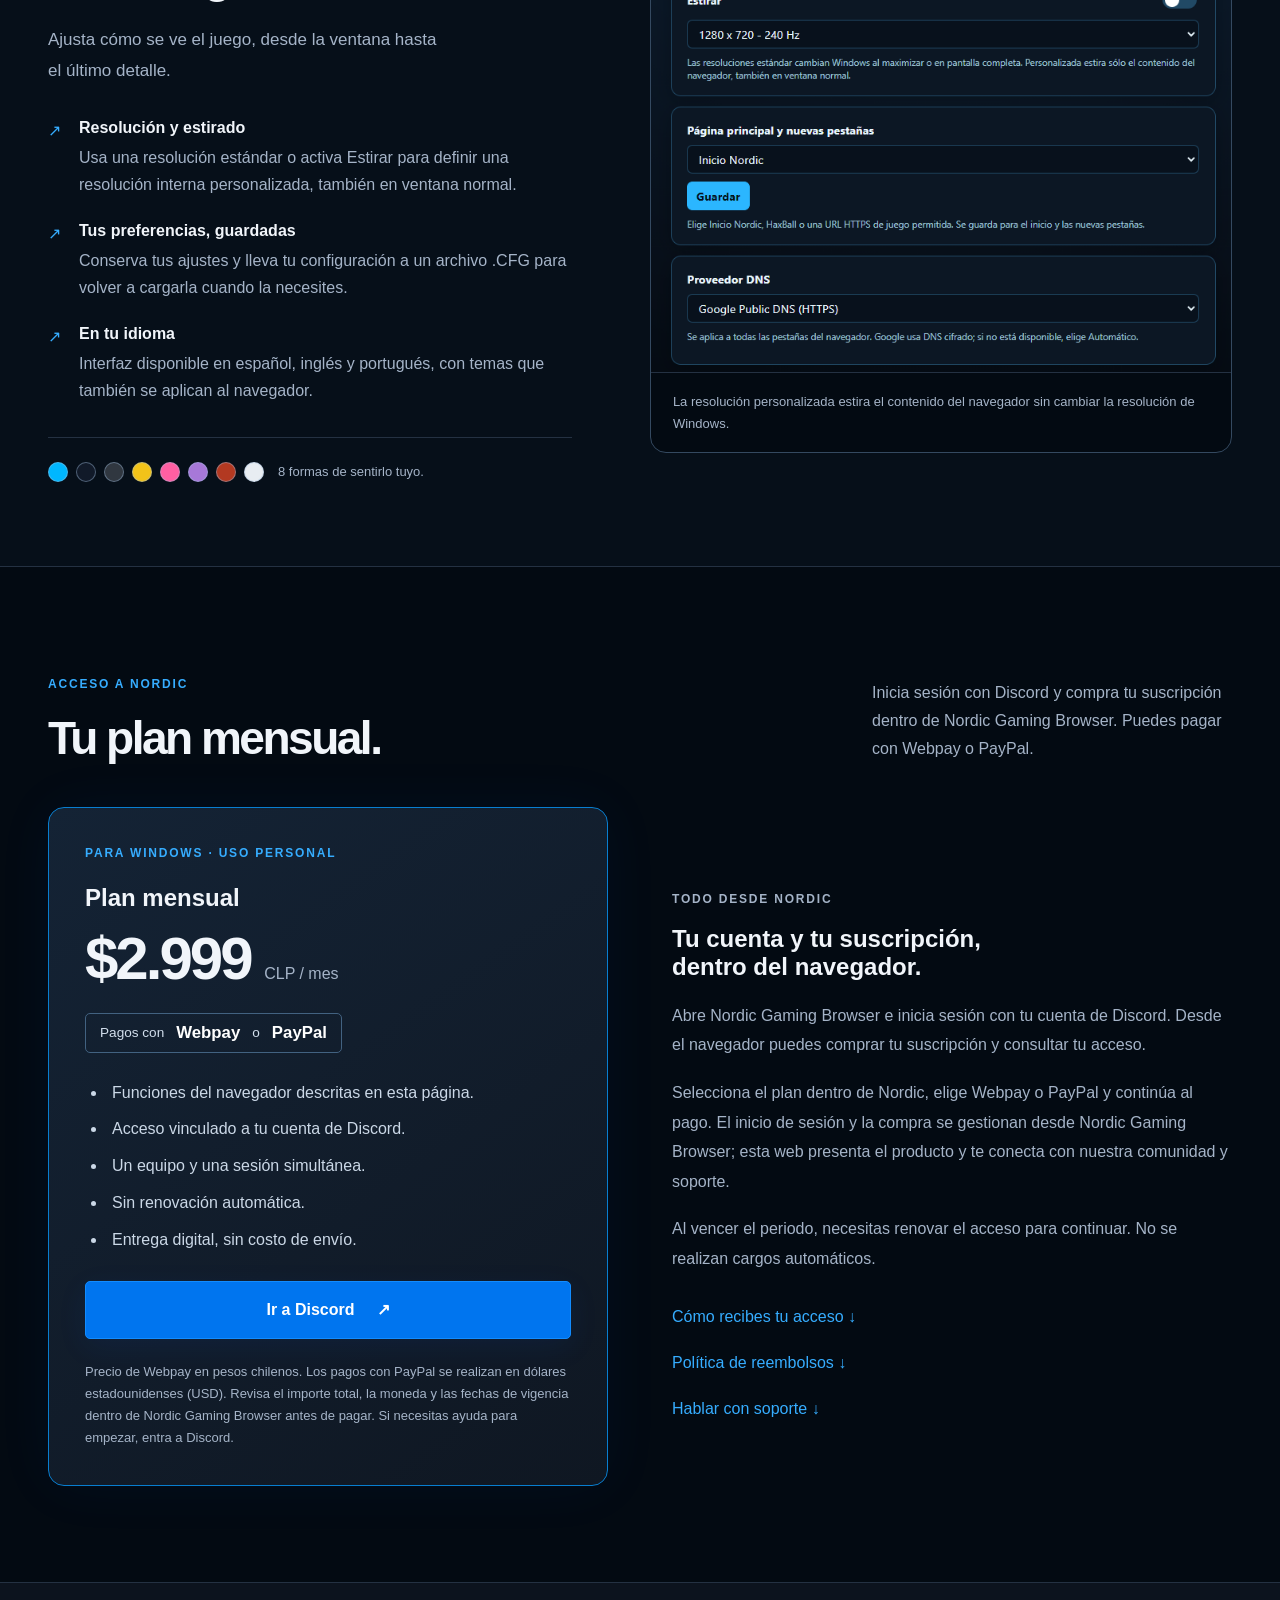
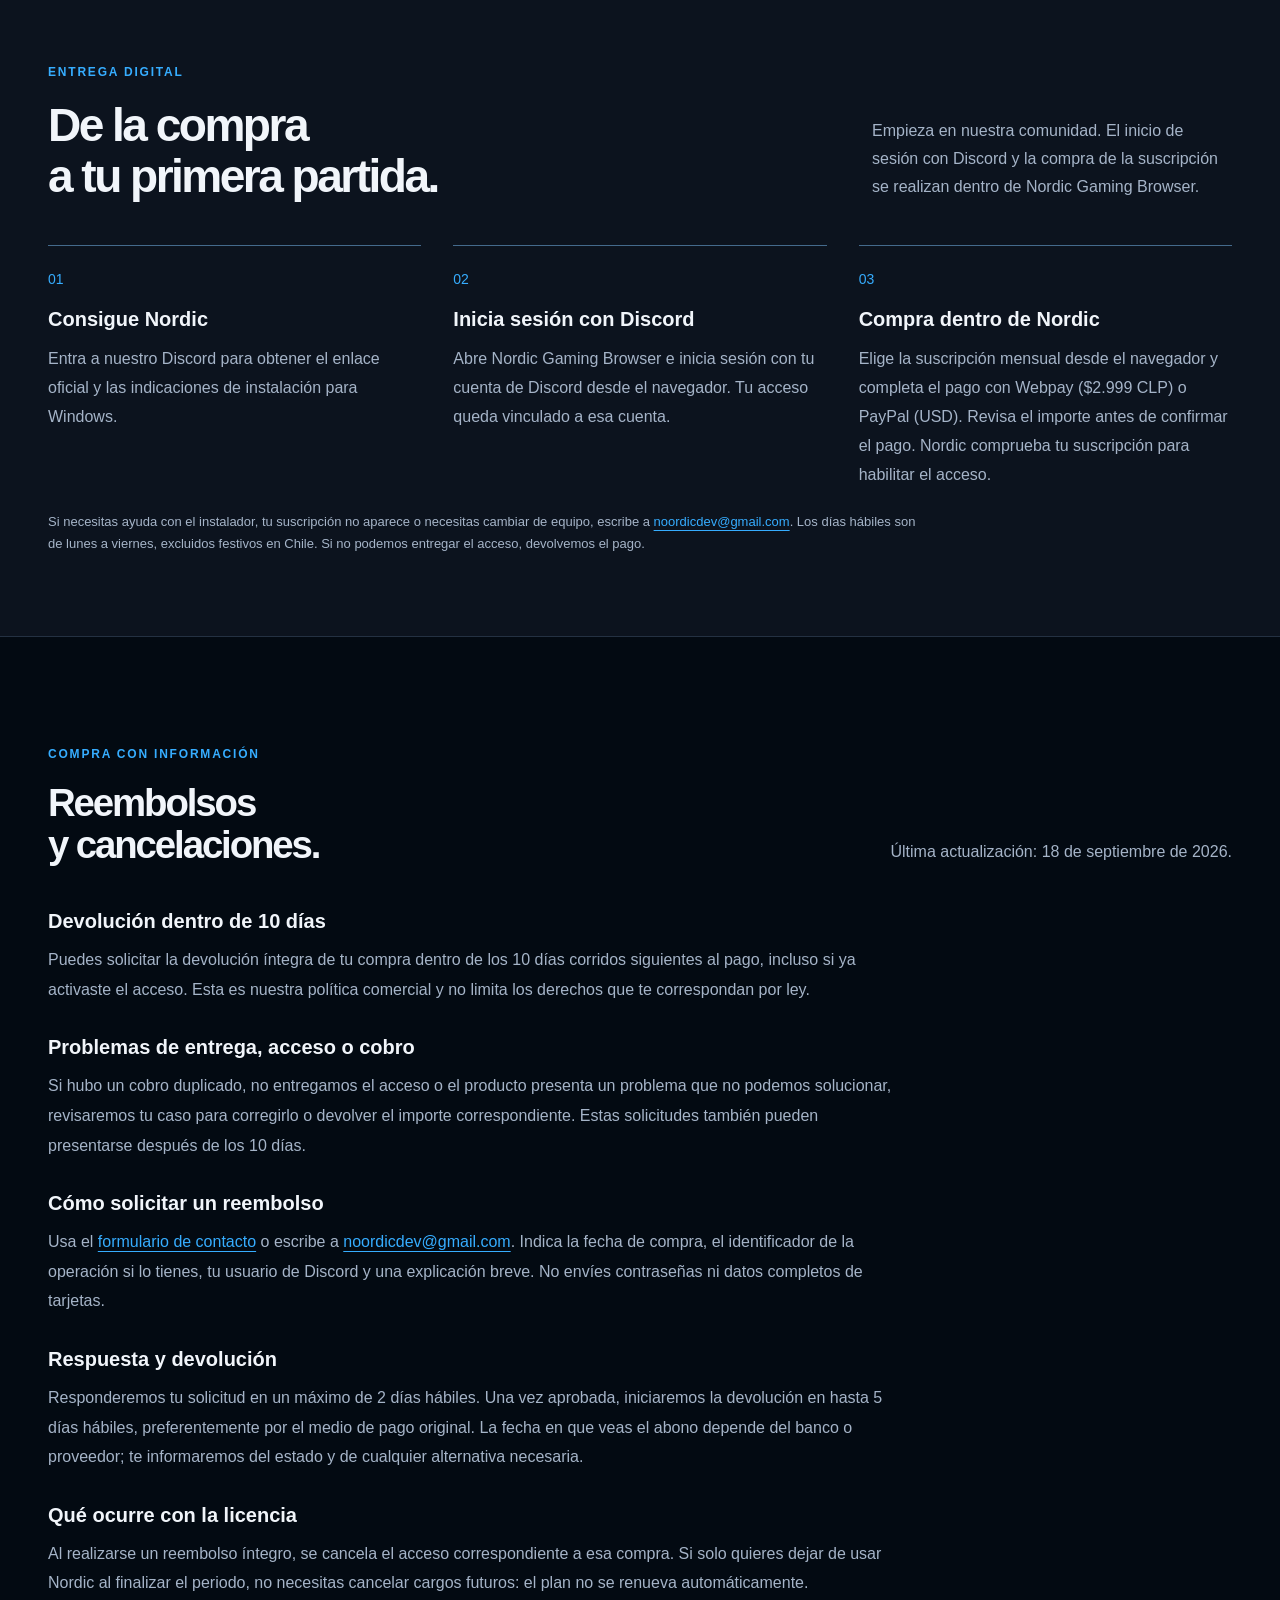
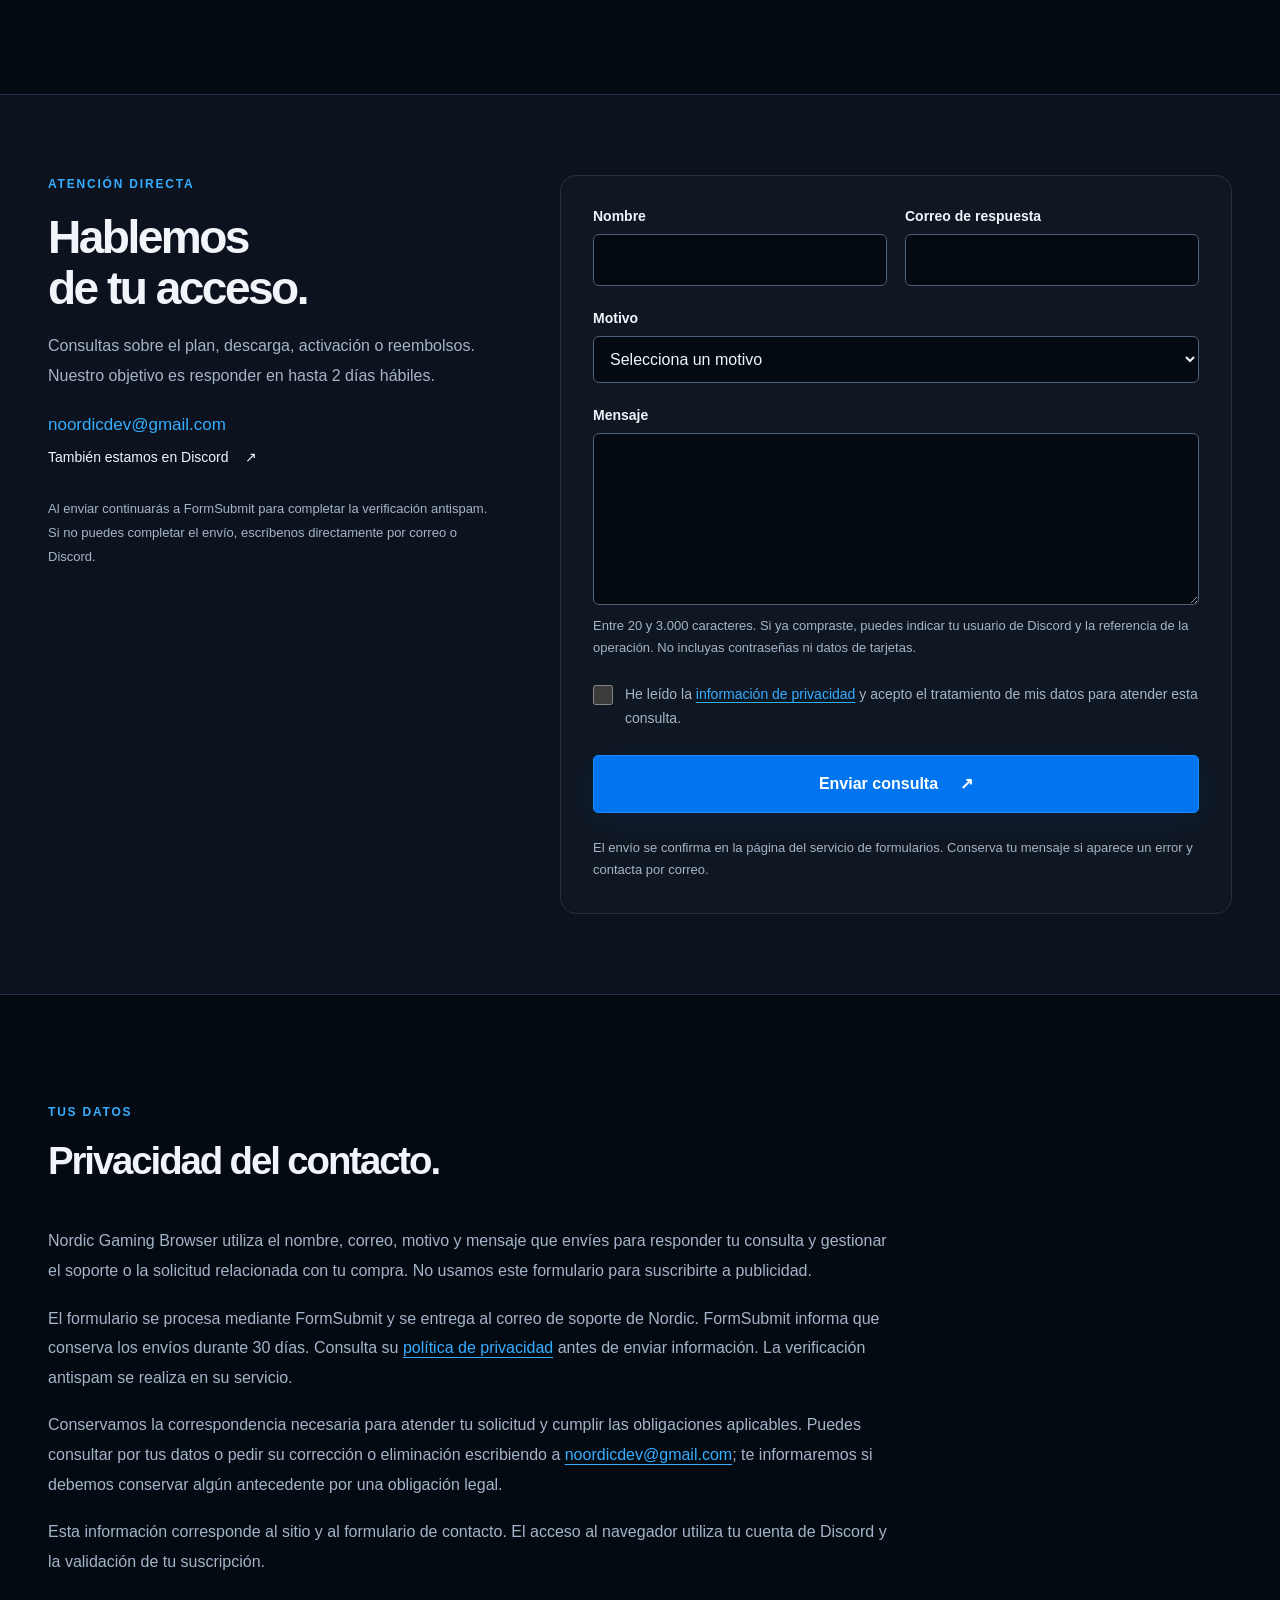
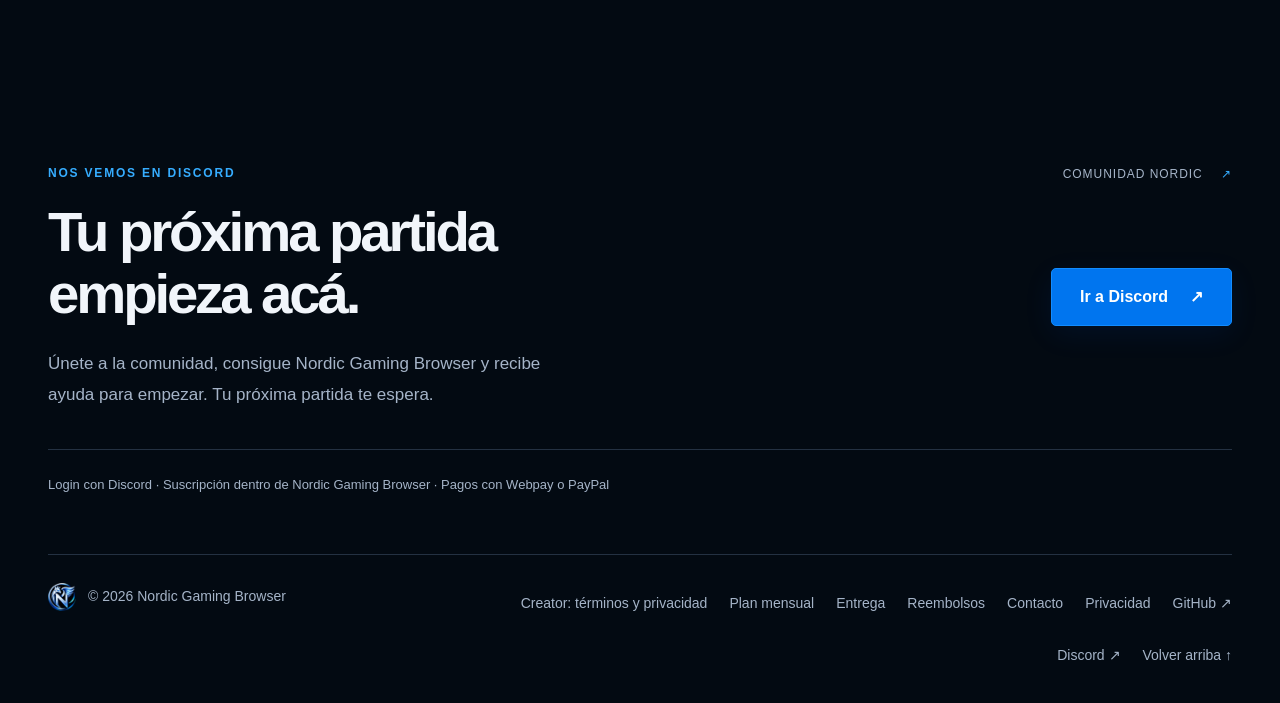
==== commit acd34a75: "Add PayPal to Nordic website payment information" ====
--- a/index.html
+++ b/index.html
@@ -4,7 +4,7 @@
   <meta charset="utf-8">
   <meta name="viewport" content="width=device-width, initial-scale=1">
   <meta name="theme-color" content="#080d14">
-  <meta name="description" content="Nordic Gaming Browser. Tu navegador optimizado para juegos web. Niveles, personalización y herramientas de rendimiento. $2.999 CLP al mes, pagos por Webpay y login con Discord dentro del navegador.">
+  <meta name="description" content="Nordic Gaming Browser. Tu navegador optimizado para juegos web. Niveles, personalización y herramientas de rendimiento. Plan mensual con pagos por Webpay o PayPal y login con Discord dentro del navegador.">
   <meta property="og:title" content="Nordic Gaming Browser — Optimizado para ganar.">
   <meta property="og:description" content="The first optimized gaming browser. Built for performance, built to win. Juegos web, rendimiento y personalización en un solo navegador.">
   <meta property="og:type" content="website">
@@ -12,7 +12,7 @@
   <meta property="og:url" content="https://nordicbrowser.com/">
   <meta name="twitter:card" content="summary">
   <meta name="twitter:title" content="Nordic Gaming Browser — Optimizado para ganar.">
-  <meta name="twitter:description" content="Tu navegador optimizado para ganar. Juegos web, niveles y rendimiento. $2.999 CLP al mes con Webpay.">
+  <meta name="twitter:description" content="Tu navegador optimizado para ganar. Juegos web, niveles y rendimiento. Plan mensual con Webpay o PayPal.">
   <link rel="canonical" href="https://nordicbrowser.com/">
   <link rel="icon" type="image/png" sizes="32x32" href="assets/favicon.png">
   <link rel="stylesheet" href="styles.css?v=20260923">
@@ -192,14 +192,14 @@
     <section class="section shell" id="planes" aria-labelledby="plans-title">
       <div class="section-heading">
         <div><p class="eyebrow">ACCESO A NORDIC</p><h2 id="plans-title">Tu plan mensual.</h2></div>
-        <p>Inicia sesión con Discord y compra tu suscripción dentro de Nordic Gaming Browser. Los pagos se realizan a través de Webpay.</p>
+        <p>Inicia sesión con Discord y compra tu suscripción dentro de Nordic Gaming Browser. Puedes pagar con Webpay o PayPal.</p>
       </div>
       <div class="plan-layout">
         <article class="plan-card" aria-labelledby="monthly-title">
           <p class="eyebrow">PARA WINDOWS · USO PERSONAL</p>
           <h3 id="monthly-title">Plan mensual</h3>
           <p class="price">$2.999 <span>CLP / mes</span></p>
-          <p class="payment-label">Pagos a través de <strong>Webpay</strong></p>
+          <p class="payment-label">Pagos con <strong>Webpay</strong> o <strong>PayPal</strong></p>
           <ul class="plan-list">
             <li>Funciones del navegador descritas en esta página.</li>
             <li>Acceso vinculado a tu cuenta de Discord.</li>
@@ -208,12 +208,12 @@
             <li>Entrega digital, sin costo de envío.</li>
           </ul>
           <a class="button primary" href="https://discord.gg/AZUxGHRaNY" target="_blank" rel="noopener noreferrer">Ir a Discord <span aria-hidden="true">↗</span></a>
-          <p class="small-copy">Precio en pesos chilenos. Revisa el importe total y las fechas de vigencia dentro de Nordic Gaming Browser antes de pagar. Si necesitas ayuda para empezar, entra a Discord.</p>
+          <p class="small-copy">Precio de Webpay en pesos chilenos. Los pagos con PayPal se realizan en dólares estadounidenses (USD). Revisa el importe total, la moneda y las fechas de vigencia dentro de Nordic Gaming Browser antes de pagar. Si necesitas ayuda para empezar, entra a Discord.</p>
         </article>
         <div class="plan-context">
           <p class="eyebrow">TODO DESDE NORDIC</p><h3>Tu cuenta y tu suscripción,<br>dentro del navegador.</h3>
           <p>Abre Nordic Gaming Browser e inicia sesión con tu cuenta de Discord. Desde el navegador puedes comprar tu suscripción y consultar tu acceso.</p>
-          <p>Selecciona el plan dentro de Nordic y continúa al pago a través de Webpay. El inicio de sesión y la compra se gestionan desde Nordic Gaming Browser; esta web presenta el producto y te conecta con nuestra comunidad y soporte.</p>
+          <p>Selecciona el plan dentro de Nordic, elige Webpay o PayPal y continúa al pago. El inicio de sesión y la compra se gestionan desde Nordic Gaming Browser; esta web presenta el producto y te conecta con nuestra comunidad y soporte.</p>
           <p>Al vencer el periodo, necesitas renovar el acceso para continuar. No se realizan cargos automáticos.</p>
           <div class="info-links"><a href="#entrega">Cómo recibes tu acceso ↓</a><a href="#reembolsos">Política de reembolsos ↓</a><a href="#contacto">Hablar con soporte ↓</a></div>
         </div>
@@ -229,7 +229,7 @@
         <ol class="delivery-steps">
           <li><span class="step-number" aria-hidden="true">01</span><h3>Consigue Nordic</h3><p>Entra a nuestro Discord para obtener el enlace oficial y las indicaciones de instalación para Windows.</p></li>
           <li><span class="step-number" aria-hidden="true">02</span><h3>Inicia sesión con Discord</h3><p>Abre Nordic Gaming Browser e inicia sesión con tu cuenta de Discord desde el navegador. Tu acceso queda vinculado a esa cuenta.</p></li>
-          <li><span class="step-number" aria-hidden="true">03</span><h3>Compra dentro de Nordic</h3><p>Elige la suscripción mensual de $2.999 CLP desde el navegador y completa el pago a través de Webpay. Nordic comprueba tu suscripción para habilitar el acceso.</p></li>
+          <li><span class="step-number" aria-hidden="true">03</span><h3>Compra dentro de Nordic</h3><p>Elige la suscripción mensual desde el navegador y completa el pago con Webpay ($2.999 CLP) o PayPal (USD). Revisa el importe antes de confirmar el pago. Nordic comprueba tu suscripción para habilitar el acceso.</p></li>
         </ol>
         <p class="section-note">Si necesitas ayuda con el instalador, tu suscripción no aparece o necesitas cambiar de equipo, escribe a <a href="mailto:noordicdev@gmail.com">noordicdev@gmail.com</a>. Los días hábiles son de lunes a viernes, excluidos festivos en Chile. Si no podemos entregar el acceso, devolvemos el pago.</p>
       </div>
@@ -299,7 +299,7 @@
         <div><h2 id="contact-title">Tu próxima partida<br>empieza acá.</h2><p>Únete a la comunidad, consigue Nordic Gaming Browser y recibe ayuda para empezar. Tu próxima partida te espera.</p></div>
         <a class="button primary contact-button" href="https://discord.gg/AZUxGHRaNY" target="_blank" rel="noopener noreferrer">Ir a Discord <span aria-hidden="true">↗</span></a>
       </div>
-      <p class="contact-note">Login con Discord · Suscripción dentro de Nordic Gaming Browser · Pagos a través de Webpay</p>
+      <p class="contact-note">Login con Discord · Suscripción dentro de Nordic Gaming Browser · Pagos con Webpay o PayPal</p>
     </section>
   </main>
 
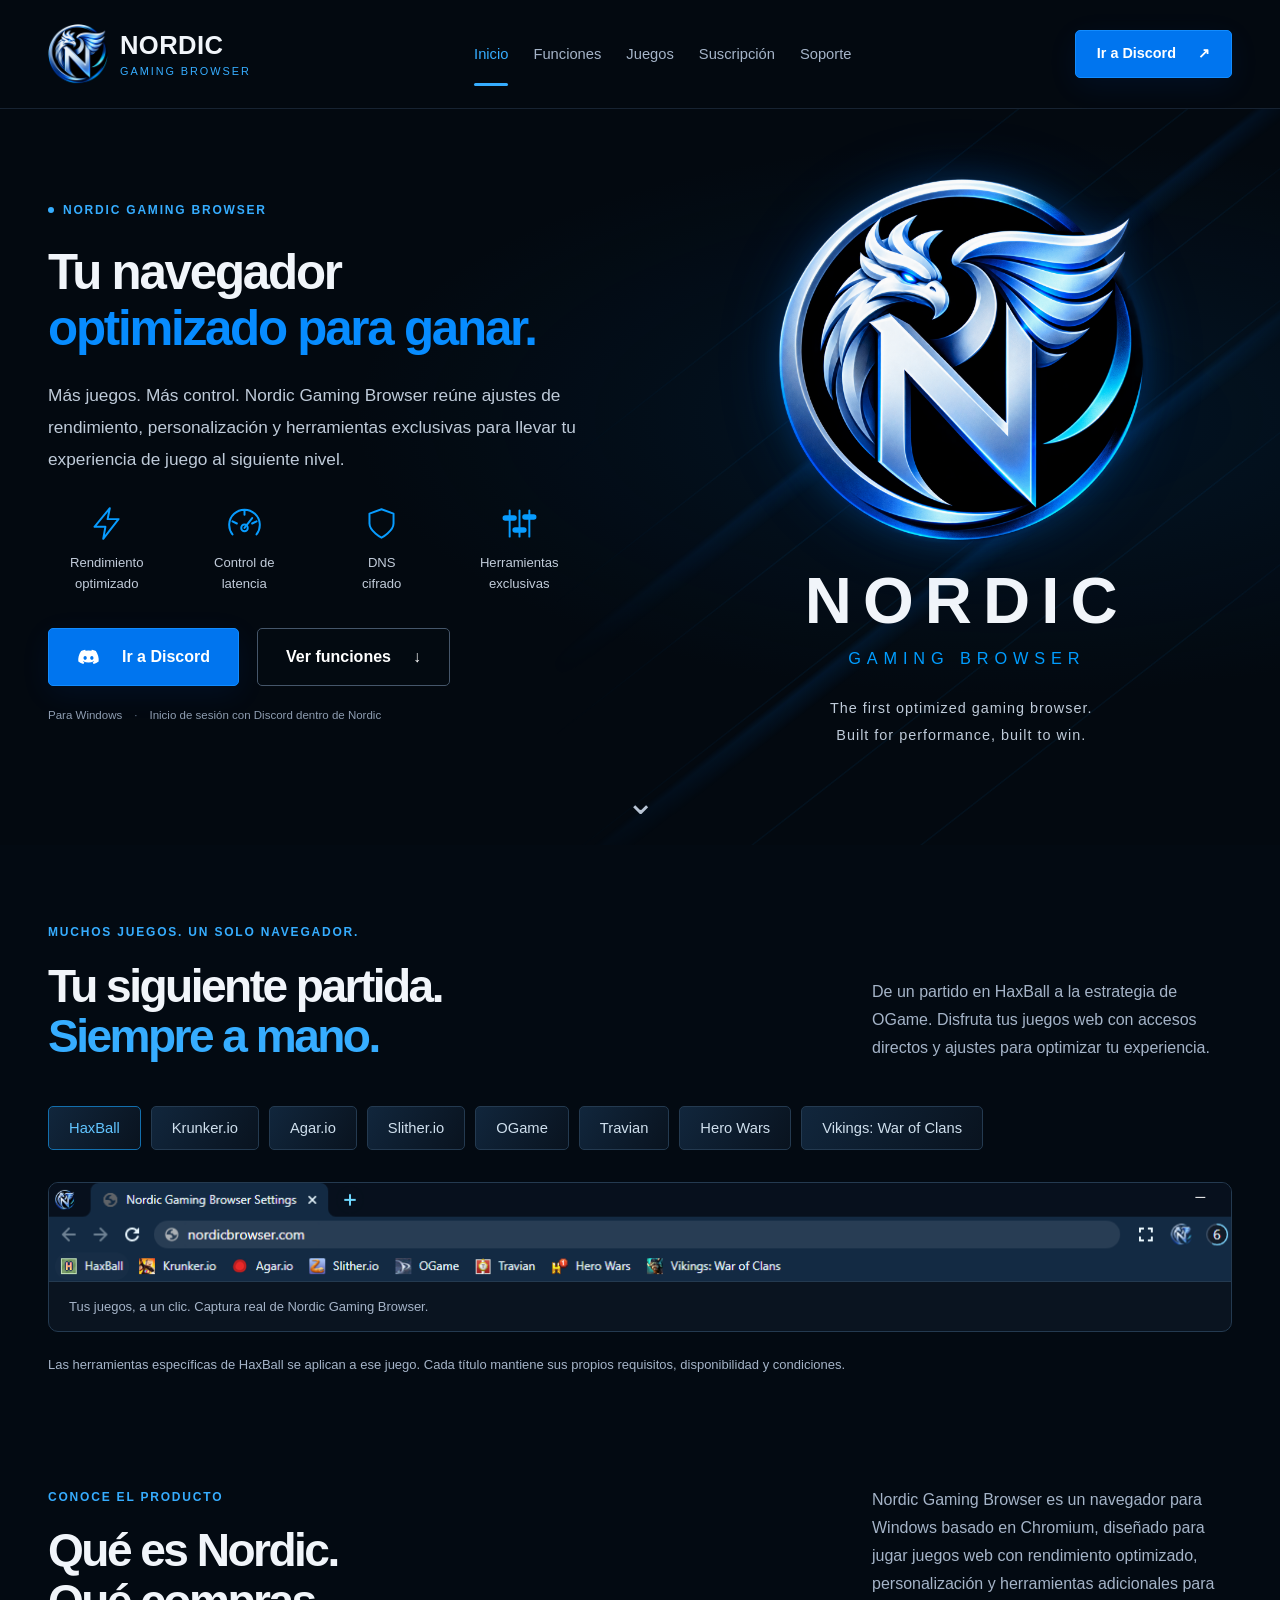
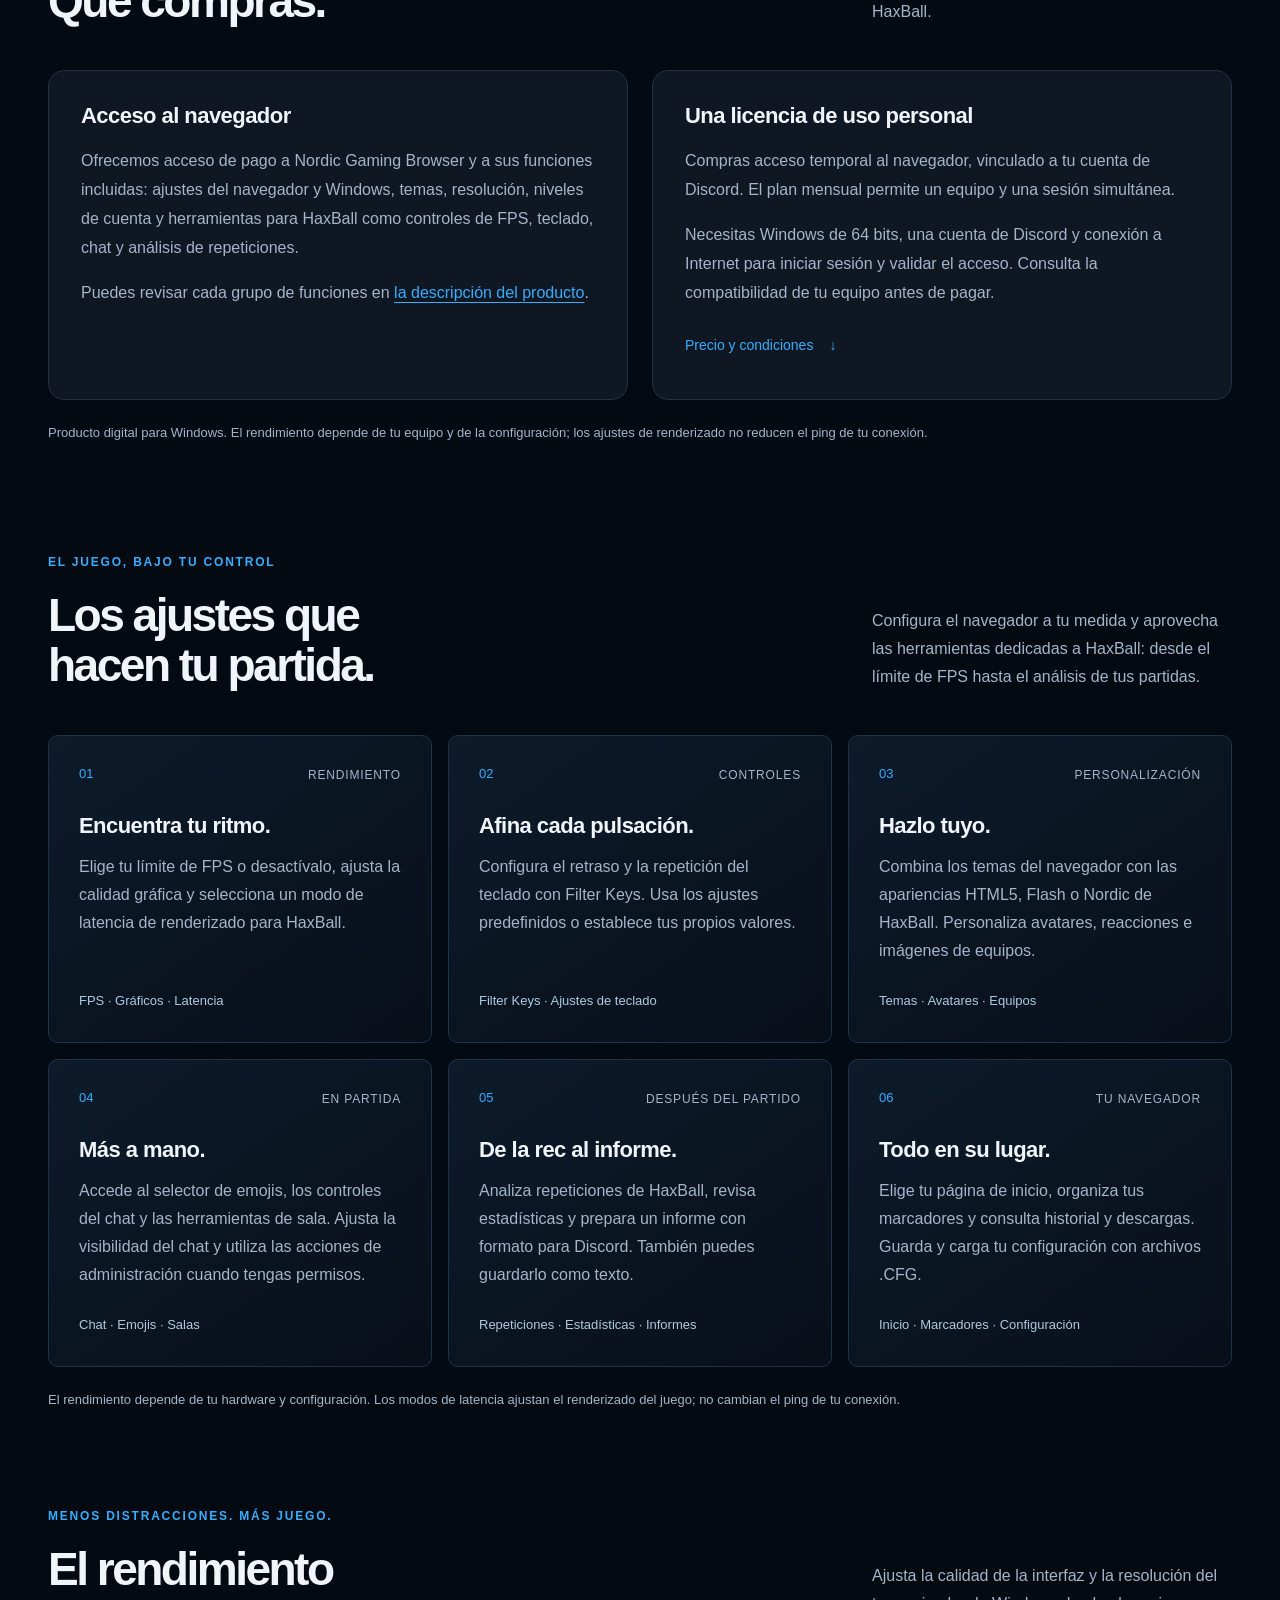
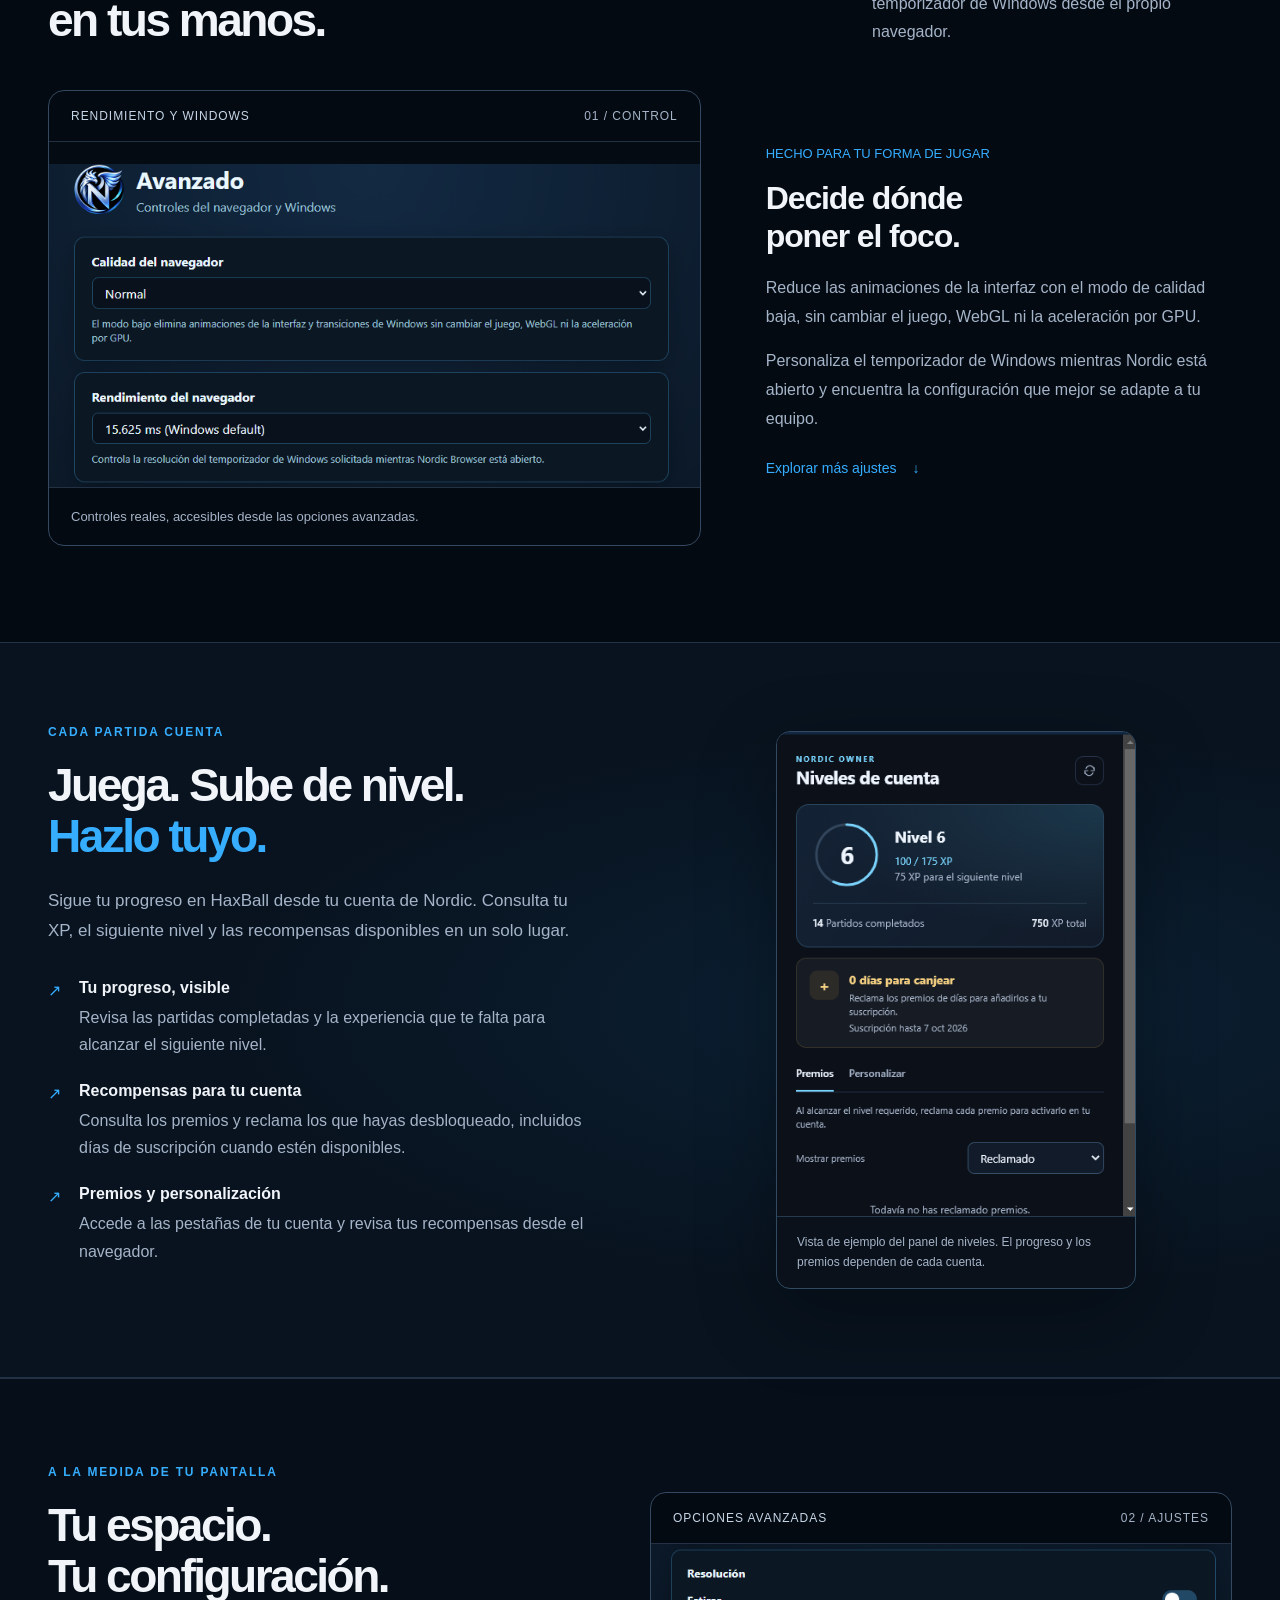
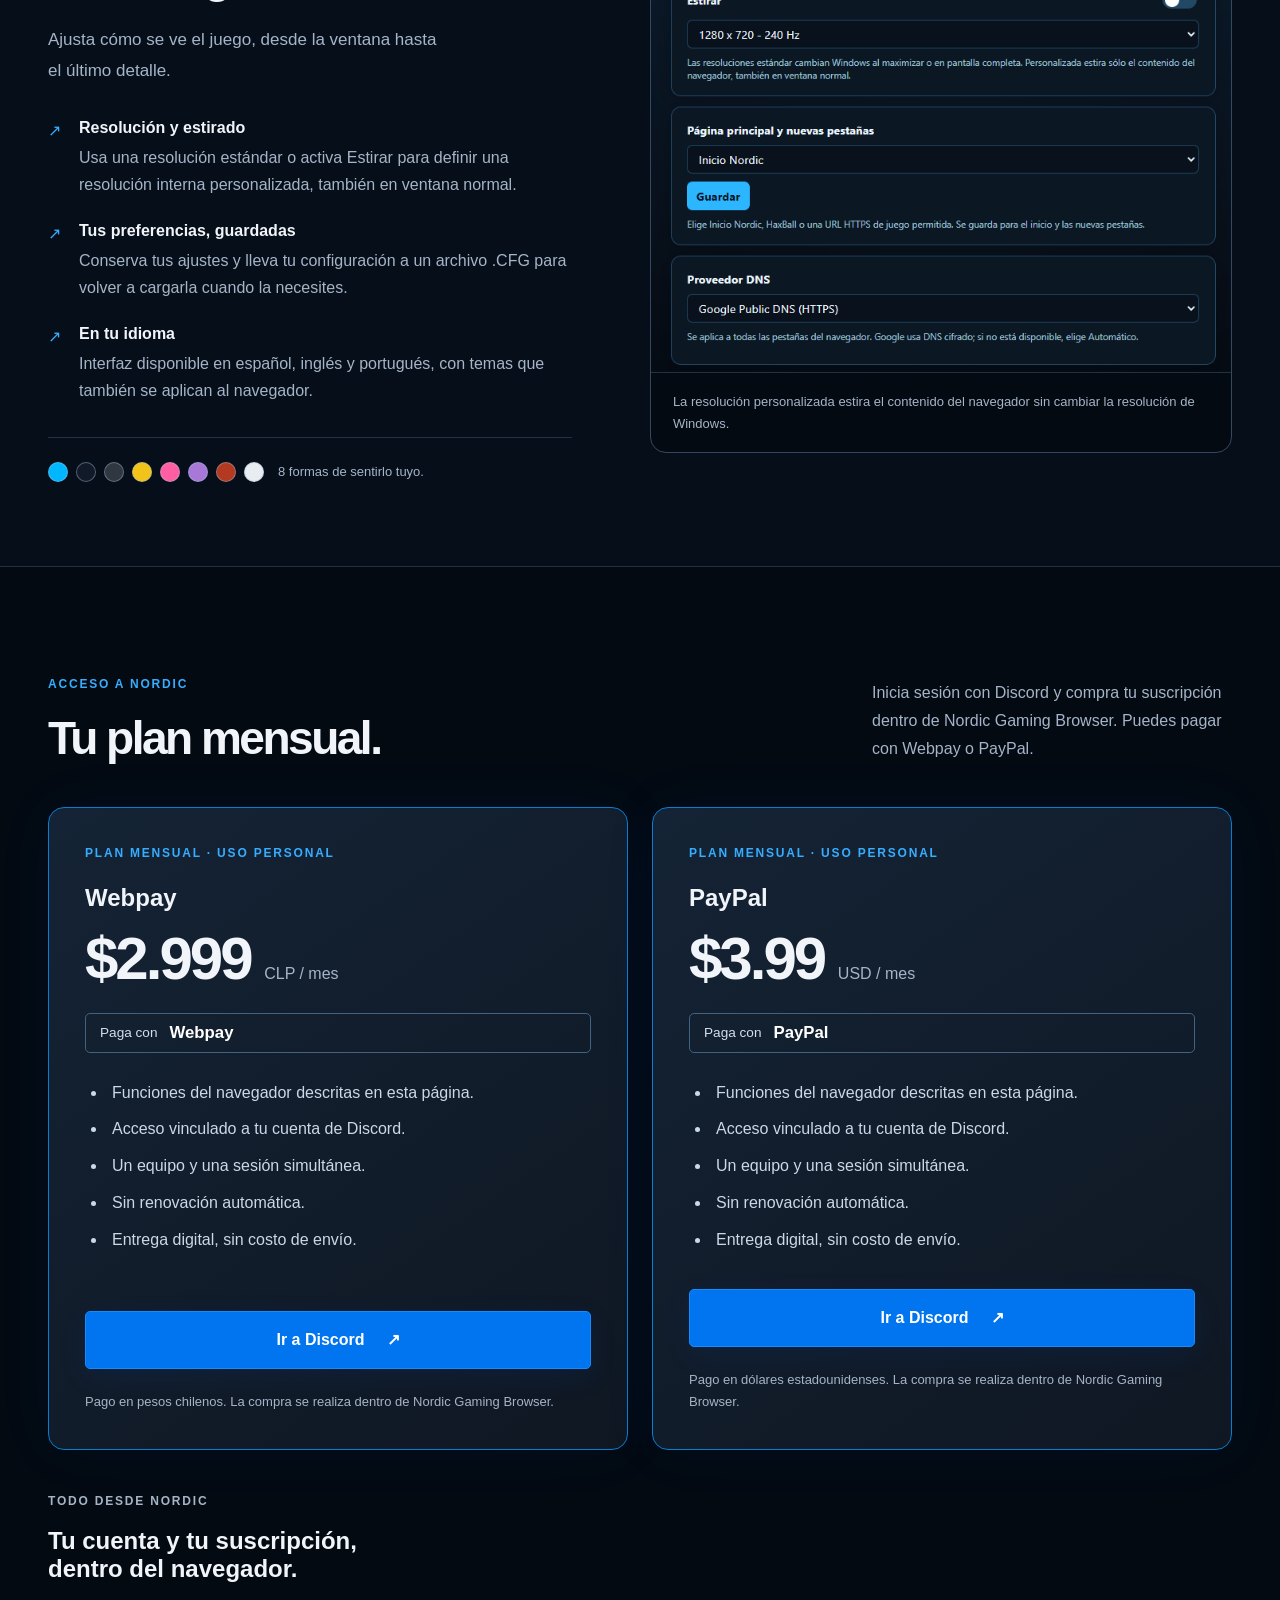
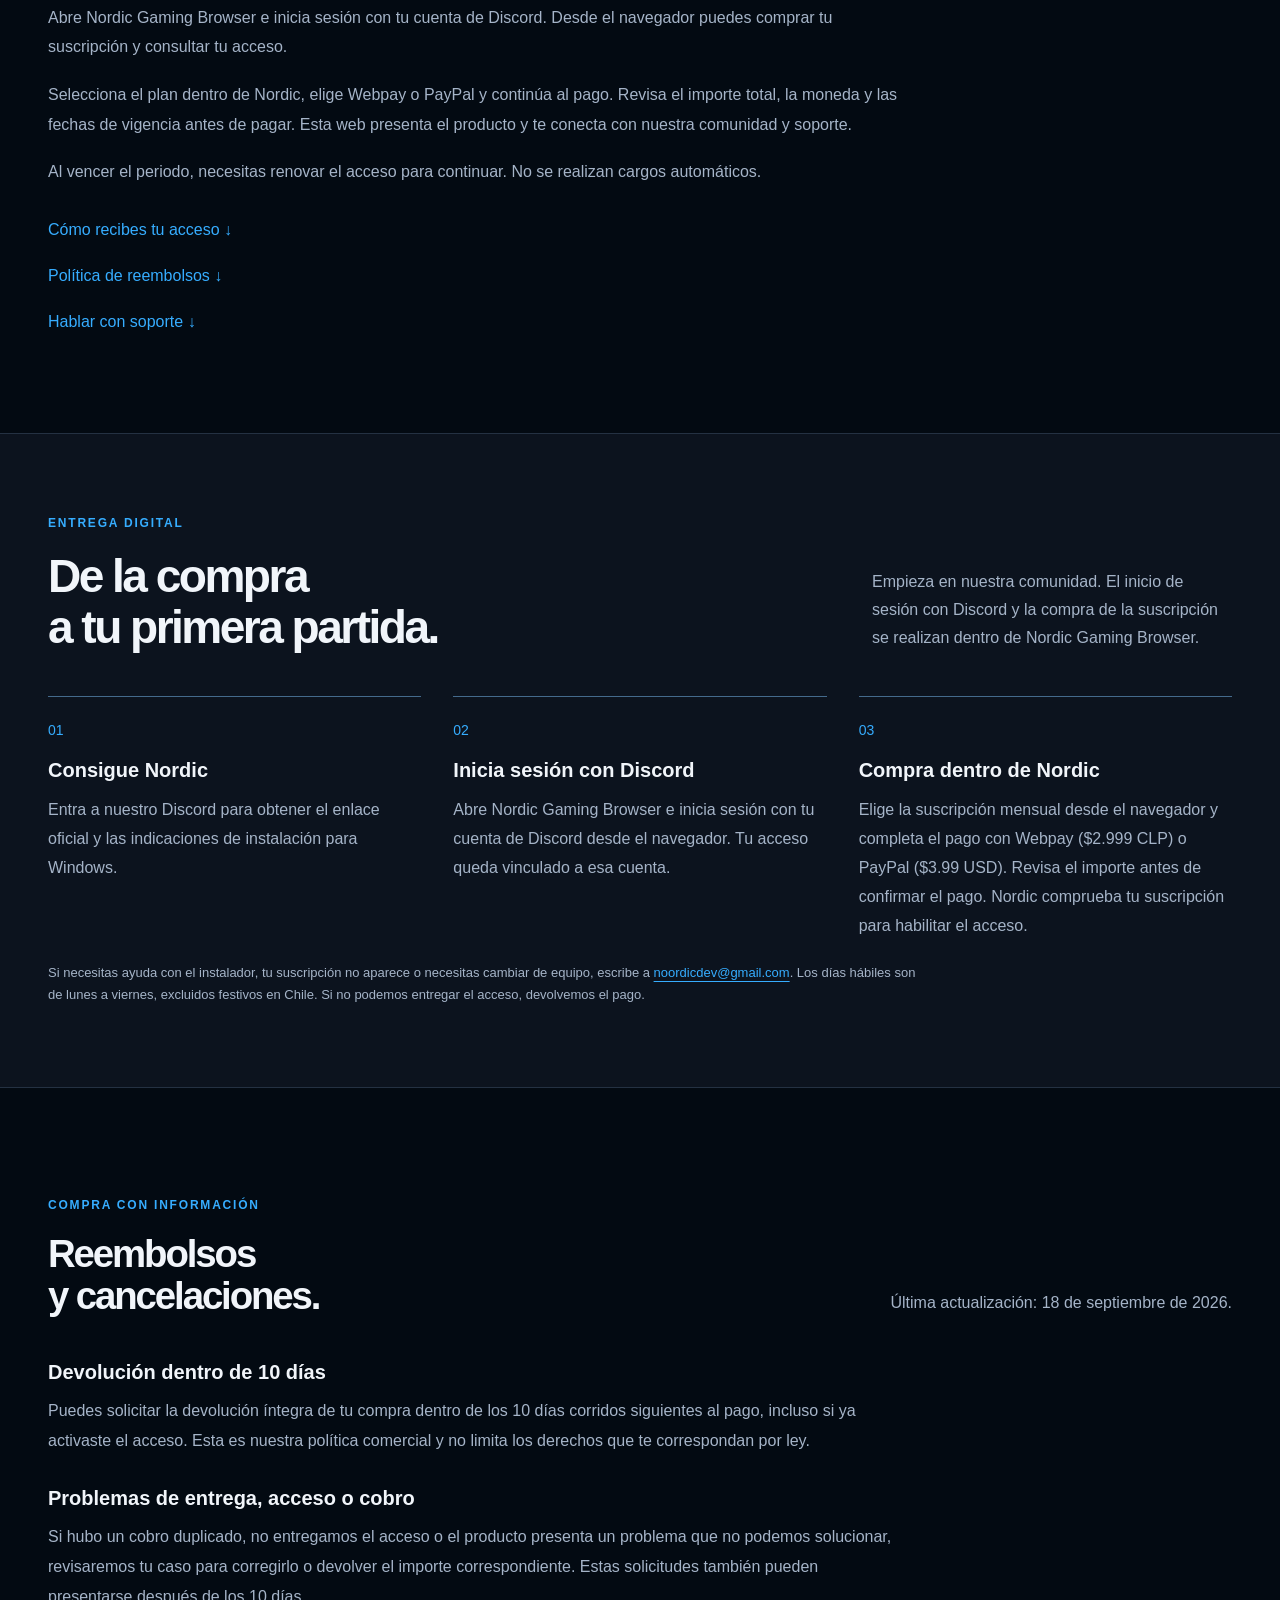
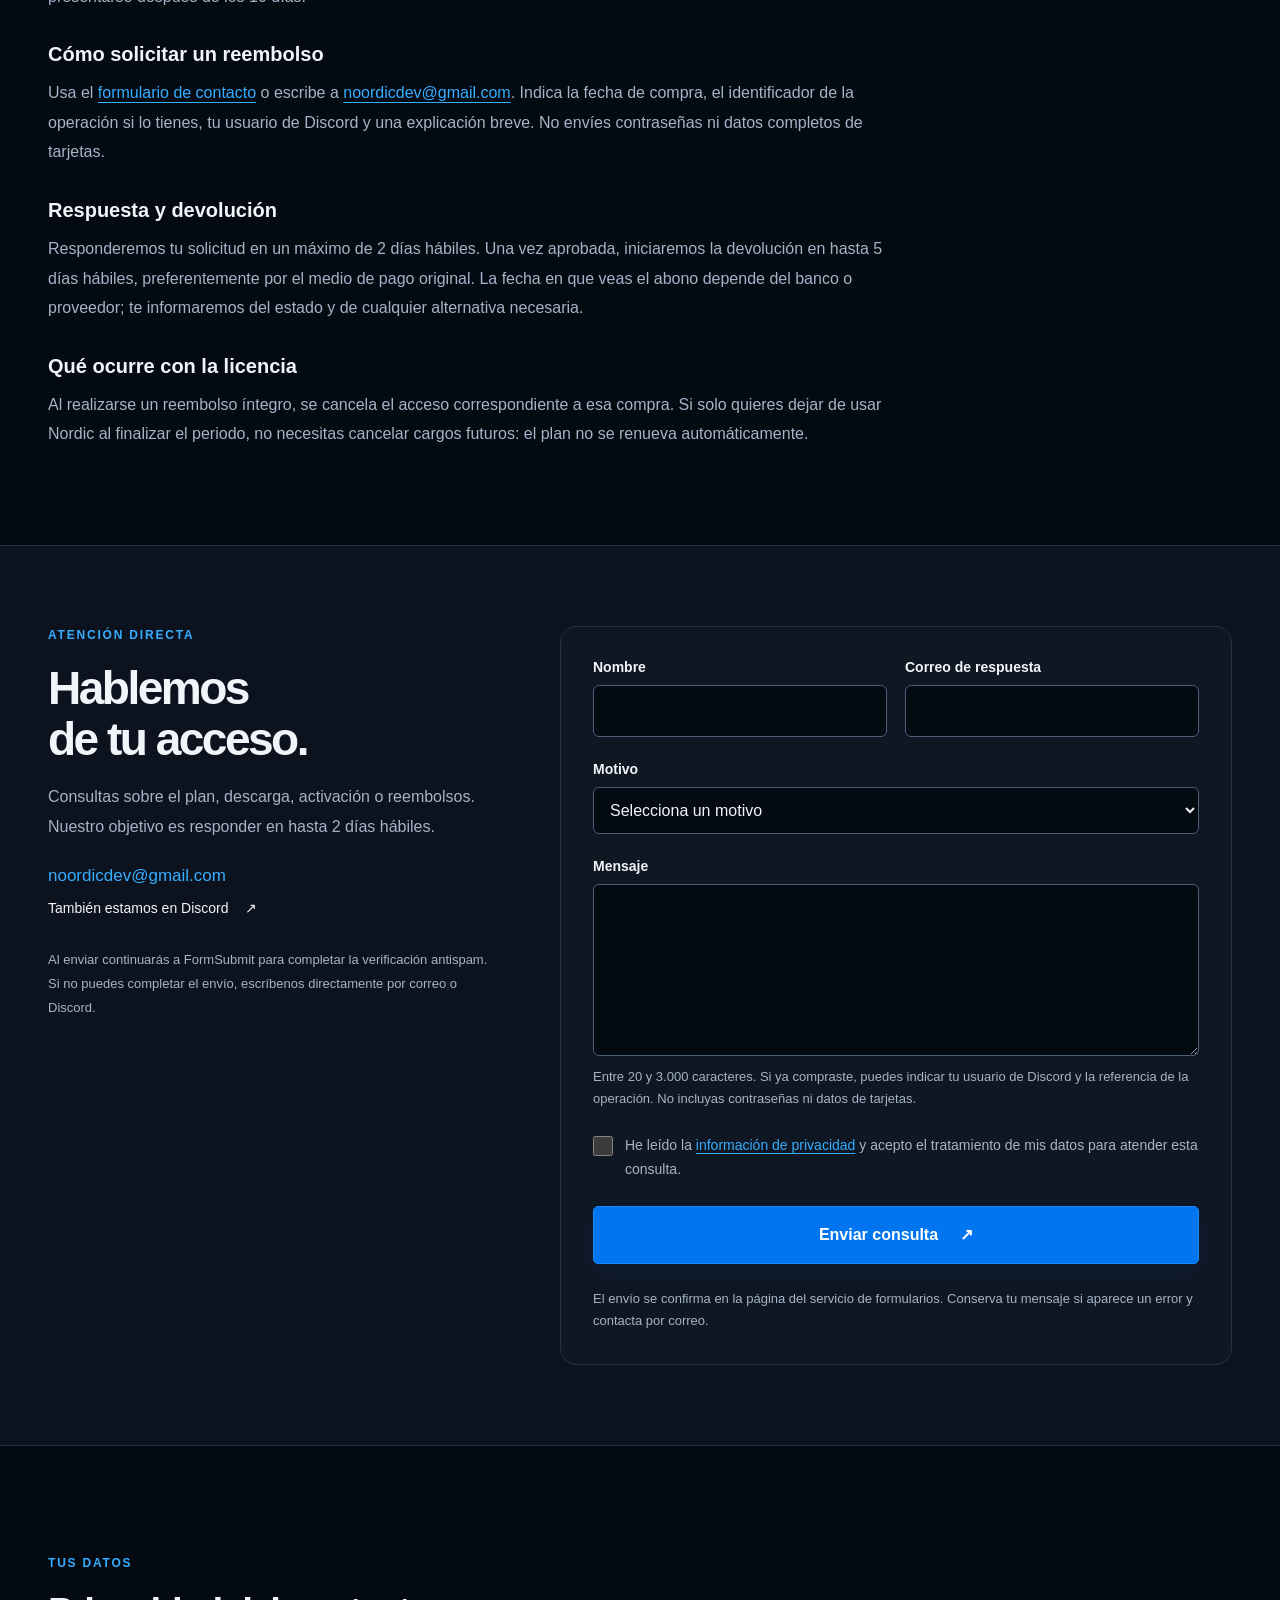
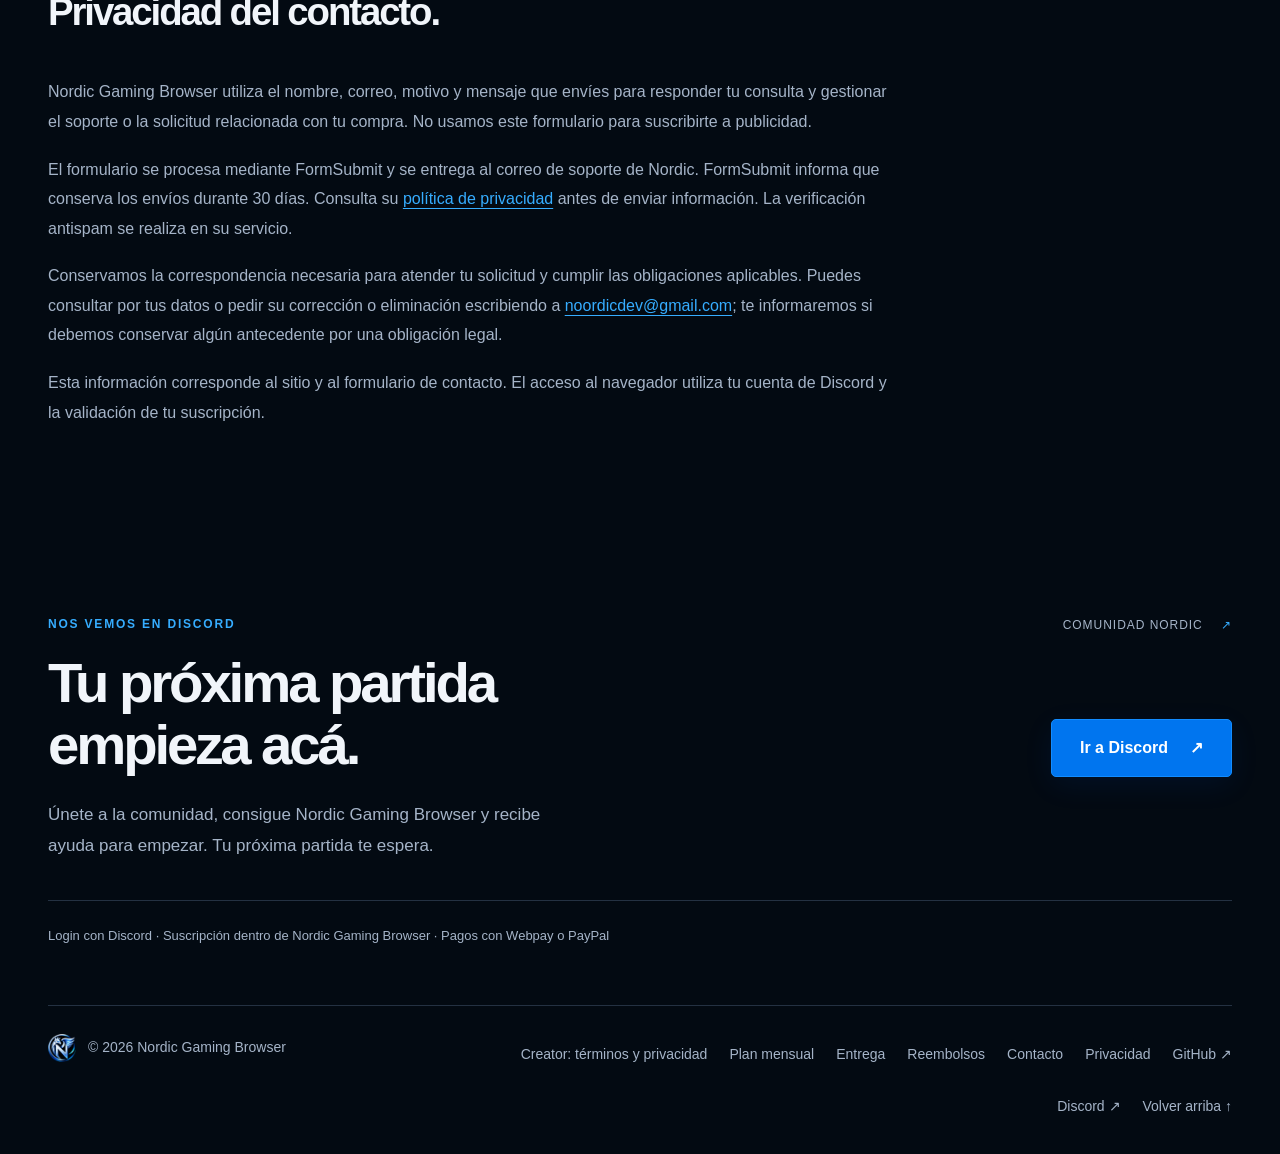
==== commit 1ff134b2: "Show Webpay CLP and PayPal USD pricing in adjacent cards" ====
--- a/index.html
+++ b/index.html
@@ -15,7 +15,7 @@
   <meta name="twitter:description" content="Tu navegador optimizado para ganar. Juegos web, niveles y rendimiento. Plan mensual con Webpay o PayPal.">
   <link rel="canonical" href="https://nordicbrowser.com/">
   <link rel="icon" type="image/png" sizes="32x32" href="assets/favicon.png">
-  <link rel="stylesheet" href="styles.css?v=20260923">
+  <link rel="stylesheet" href="styles.css?v=20261002-paypal">
   <link rel="stylesheet" href="redesign.css?v=20260923">
   <title>Nordic Gaming Browser — Optimizado para ganar.</title>
 </head>
@@ -195,11 +195,11 @@
         <p>Inicia sesión con Discord y compra tu suscripción dentro de Nordic Gaming Browser. Puedes pagar con Webpay o PayPal.</p>
       </div>
       <div class="plan-layout">
-        <article class="plan-card" aria-labelledby="monthly-title">
-          <p class="eyebrow">PARA WINDOWS · USO PERSONAL</p>
-          <h3 id="monthly-title">Plan mensual</h3>
+        <article class="plan-card" aria-labelledby="monthly-webpay-title">
+          <p class="eyebrow">PLAN MENSUAL · USO PERSONAL</p>
+          <h3 id="monthly-webpay-title">Webpay</h3>
           <p class="price">$2.999 <span>CLP / mes</span></p>
-          <p class="payment-label">Pagos con <strong>Webpay</strong> o <strong>PayPal</strong></p>
+          <p class="payment-label">Paga con <strong>Webpay</strong></p>
           <ul class="plan-list">
             <li>Funciones del navegador descritas en esta página.</li>
             <li>Acceso vinculado a tu cuenta de Discord.</li>
@@ -208,15 +208,30 @@
             <li>Entrega digital, sin costo de envío.</li>
           </ul>
           <a class="button primary" href="https://discord.gg/AZUxGHRaNY" target="_blank" rel="noopener noreferrer">Ir a Discord <span aria-hidden="true">↗</span></a>
-          <p class="small-copy">Precio de Webpay en pesos chilenos. Los pagos con PayPal se realizan en dólares estadounidenses (USD). Revisa el importe total, la moneda y las fechas de vigencia dentro de Nordic Gaming Browser antes de pagar. Si necesitas ayuda para empezar, entra a Discord.</p>
-        </article>
-        <div class="plan-context">
-          <p class="eyebrow">TODO DESDE NORDIC</p><h3>Tu cuenta y tu suscripción,<br>dentro del navegador.</h3>
-          <p>Abre Nordic Gaming Browser e inicia sesión con tu cuenta de Discord. Desde el navegador puedes comprar tu suscripción y consultar tu acceso.</p>
-          <p>Selecciona el plan dentro de Nordic, elige Webpay o PayPal y continúa al pago. El inicio de sesión y la compra se gestionan desde Nordic Gaming Browser; esta web presenta el producto y te conecta con nuestra comunidad y soporte.</p>
-          <p>Al vencer el periodo, necesitas renovar el acceso para continuar. No se realizan cargos automáticos.</p>
-          <div class="info-links"><a href="#entrega">Cómo recibes tu acceso ↓</a><a href="#reembolsos">Política de reembolsos ↓</a><a href="#contacto">Hablar con soporte ↓</a></div>
-        </div>
+          <p class="small-copy">Pago en pesos chilenos. La compra se realiza dentro de Nordic Gaming Browser.</p>
+        </article>
+        <article class="plan-card" aria-labelledby="monthly-paypal-title">
+          <p class="eyebrow">PLAN MENSUAL · USO PERSONAL</p>
+          <h3 id="monthly-paypal-title">PayPal</h3>
+          <p class="price">$3.99 <span>USD / mes</span></p>
+          <p class="payment-label">Paga con <strong>PayPal</strong></p>
+          <ul class="plan-list">
+            <li>Funciones del navegador descritas en esta página.</li>
+            <li>Acceso vinculado a tu cuenta de Discord.</li>
+            <li>Un equipo y una sesión simultánea.</li>
+            <li>Sin renovación automática.</li>
+            <li>Entrega digital, sin costo de envío.</li>
+          </ul>
+          <a class="button primary" href="https://discord.gg/AZUxGHRaNY" target="_blank" rel="noopener noreferrer">Ir a Discord <span aria-hidden="true">↗</span></a>
+          <p class="small-copy">Pago en dólares estadounidenses. La compra se realiza dentro de Nordic Gaming Browser.</p>
+        </article>
+      </div>
+      <div class="plan-context">
+        <p class="eyebrow">TODO DESDE NORDIC</p><h3>Tu cuenta y tu suscripción,<br>dentro del navegador.</h3>
+        <p>Abre Nordic Gaming Browser e inicia sesión con tu cuenta de Discord. Desde el navegador puedes comprar tu suscripción y consultar tu acceso.</p>
+        <p>Selecciona el plan dentro de Nordic, elige Webpay o PayPal y continúa al pago. Revisa el importe total, la moneda y las fechas de vigencia antes de pagar. Esta web presenta el producto y te conecta con nuestra comunidad y soporte.</p>
+        <p>Al vencer el periodo, necesitas renovar el acceso para continuar. No se realizan cargos automáticos.</p>
+        <div class="info-links"><a href="#entrega">Cómo recibes tu acceso ↓</a><a href="#reembolsos">Política de reembolsos ↓</a><a href="#contacto">Hablar con soporte ↓</a></div>
       </div>
     </section>
 
@@ -229,7 +244,7 @@
         <ol class="delivery-steps">
           <li><span class="step-number" aria-hidden="true">01</span><h3>Consigue Nordic</h3><p>Entra a nuestro Discord para obtener el enlace oficial y las indicaciones de instalación para Windows.</p></li>
           <li><span class="step-number" aria-hidden="true">02</span><h3>Inicia sesión con Discord</h3><p>Abre Nordic Gaming Browser e inicia sesión con tu cuenta de Discord desde el navegador. Tu acceso queda vinculado a esa cuenta.</p></li>
-          <li><span class="step-number" aria-hidden="true">03</span><h3>Compra dentro de Nordic</h3><p>Elige la suscripción mensual desde el navegador y completa el pago con Webpay ($2.999 CLP) o PayPal (USD). Revisa el importe antes de confirmar el pago. Nordic comprueba tu suscripción para habilitar el acceso.</p></li>
+          <li><span class="step-number" aria-hidden="true">03</span><h3>Compra dentro de Nordic</h3><p>Elige la suscripción mensual desde el navegador y completa el pago con Webpay ($2.999 CLP) o PayPal ($3.99 USD). Revisa el importe antes de confirmar el pago. Nordic comprueba tu suscripción para habilitar el acceso.</p></li>
         </ol>
         <p class="section-note">Si necesitas ayuda con el instalador, tu suscripción no aparece o necesitas cambiar de equipo, escribe a <a href="mailto:noordicdev@gmail.com">noordicdev@gmail.com</a>. Los días hábiles son de lunes a viernes, excluidos festivos en Chile. Si no podemos entregar el acceso, devolvemos el pago.</p>
       </div>
--- a/styles.css
+++ b/styles.css
@@ -182,16 +182,17 @@
 .purchase-card .text-link { color: var(--blue); margin-top: 16px; }
 @media (max-width: 700px) { .purchase-grid { grid-template-columns: 1fr; } .purchase-card { padding: 24px; } }
 
-.plan-layout { display: grid; grid-template-columns: minmax(0, 1fr) minmax(0, 1fr); gap: 64px; align-items: center; }
-.plan-card { border: 1px solid #446a8c; border-radius: var(--radius); padding: 36px; background: linear-gradient(145deg, #142335, var(--surface)); min-width: 0; }
+.plan-layout { display: grid; grid-template-columns: minmax(0, 1fr) minmax(0, 1fr); gap: 24px; align-items: stretch; }
+.plan-card { display: flex; flex-direction: column; border: 1px solid #446a8c; border-radius: var(--radius); padding: 36px; background: linear-gradient(145deg, #142335, var(--surface)); min-width: 0; }
 .plan-card h3 { font-size: 1.5rem; margin: 20px 0 12px; }
 .price { font-size: clamp(2.5rem, 5vw, 3.75rem); letter-spacing: -.05em; font-weight: 650; }
 .price span { display: inline-block; color: var(--muted); font-size: 1rem; letter-spacing: 0; font-weight: 400; }
 .plan-list { margin: 26px 0; padding-left: 22px; color: #cbd8e7; line-height: 1.8; }
 .plan-list li { padding-left: 5px; margin-bottom: 8px; }
-.plan-card .button { width: 100%; }
+.plan-card .button { width: 100%; margin-top: auto; }
 .small-copy { font-size: .8125rem; line-height: 1.7; color: var(--muted); }
 .plan-card .small-copy { margin-top: 22px; }
+.plan-context { margin-top: 40px; max-width: 850px; }
 .plan-context h3 { font-size: 1.5rem; margin: 0 0 20px; }
 .plan-context p, .policy-copy p, .support-copy > p:not(.eyebrow) { color: var(--muted); line-height: 1.85; margin-top: 18px; }
 .info-links { display: grid; gap: 16px; margin-top: 28px; color: var(--blue); }
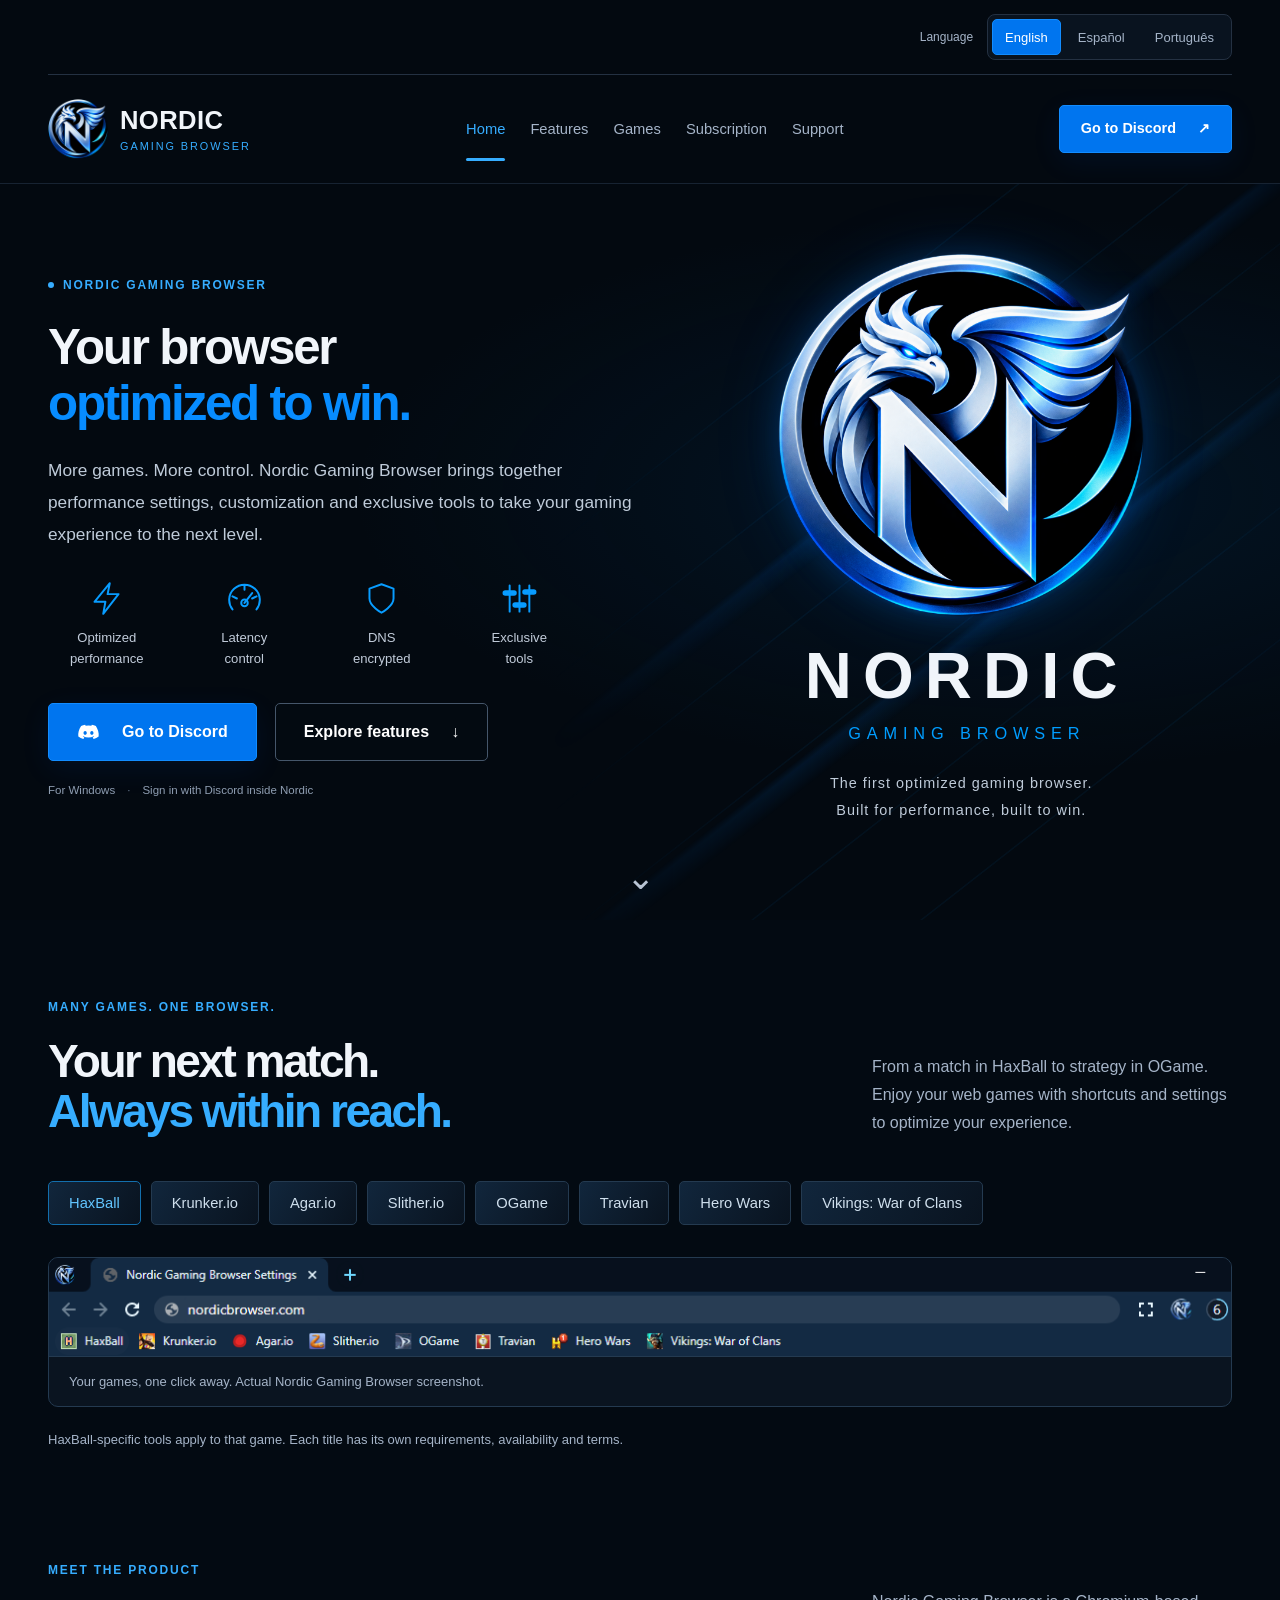
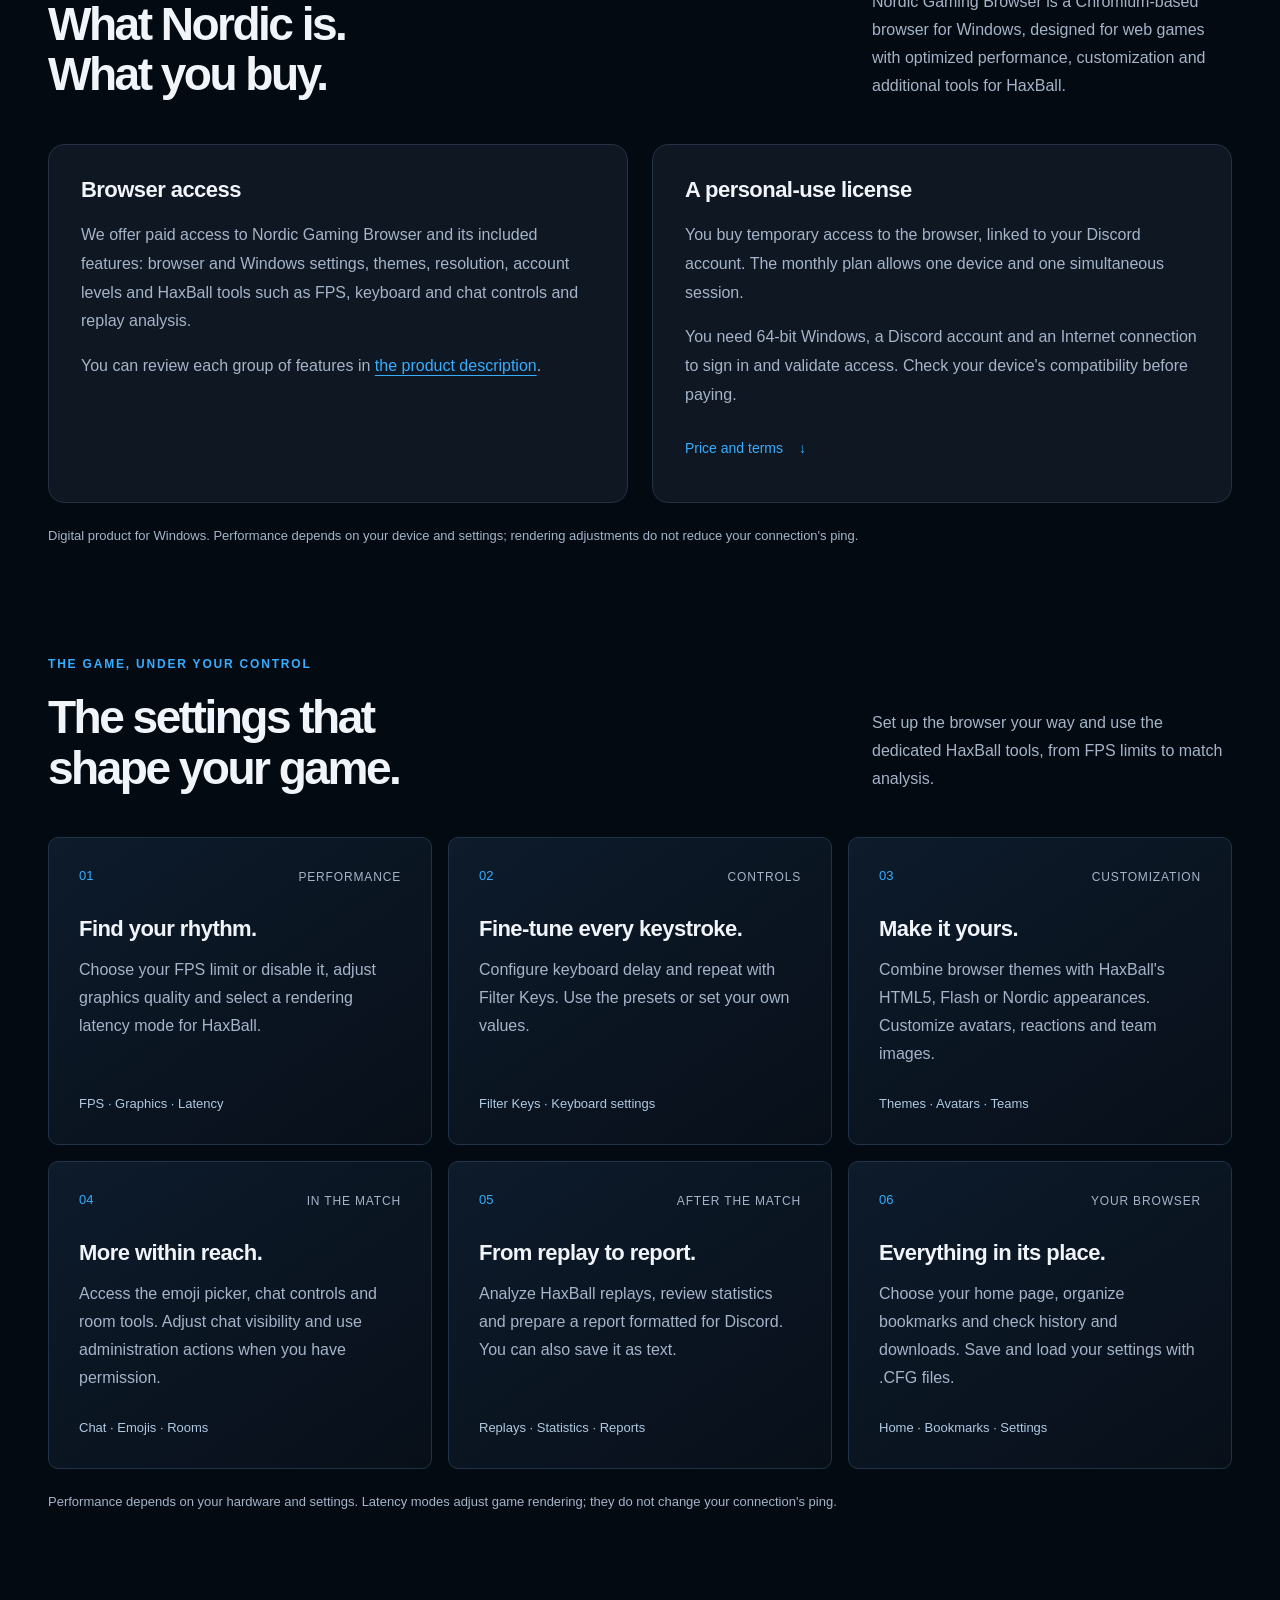
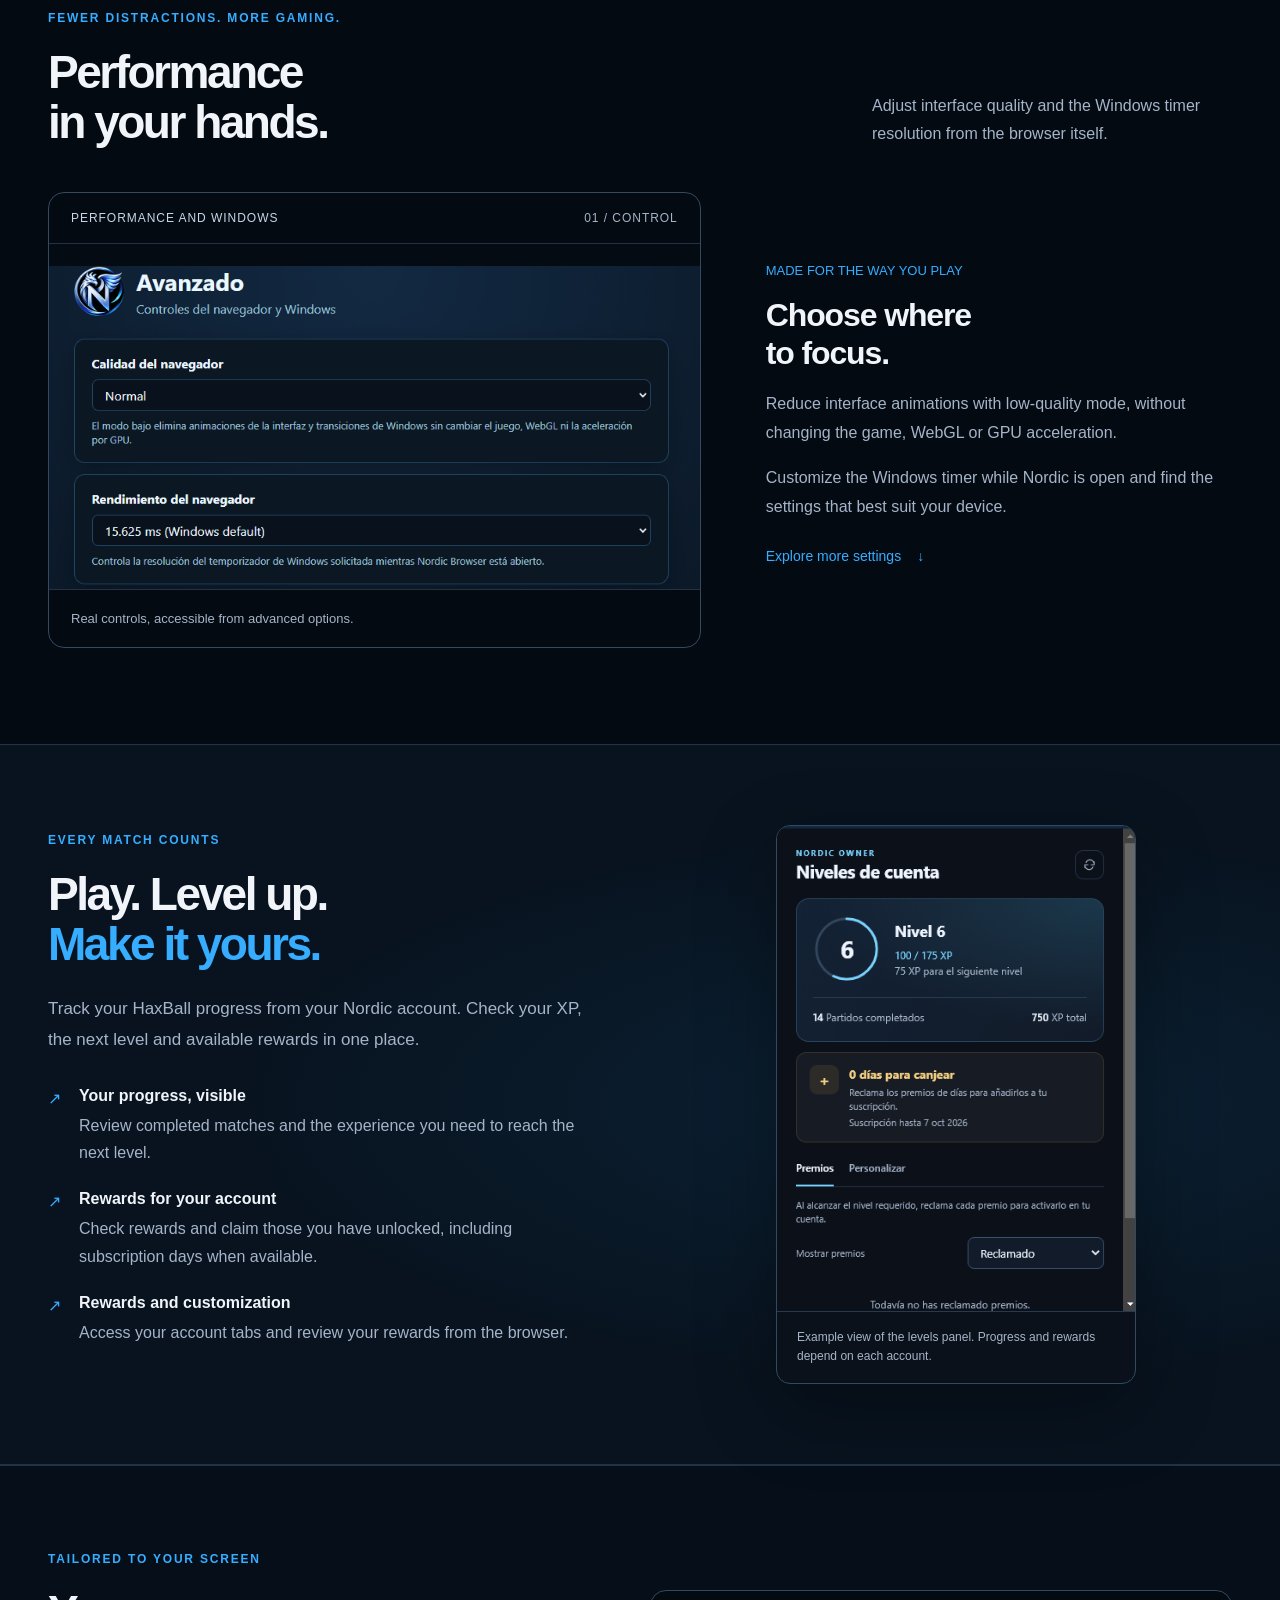
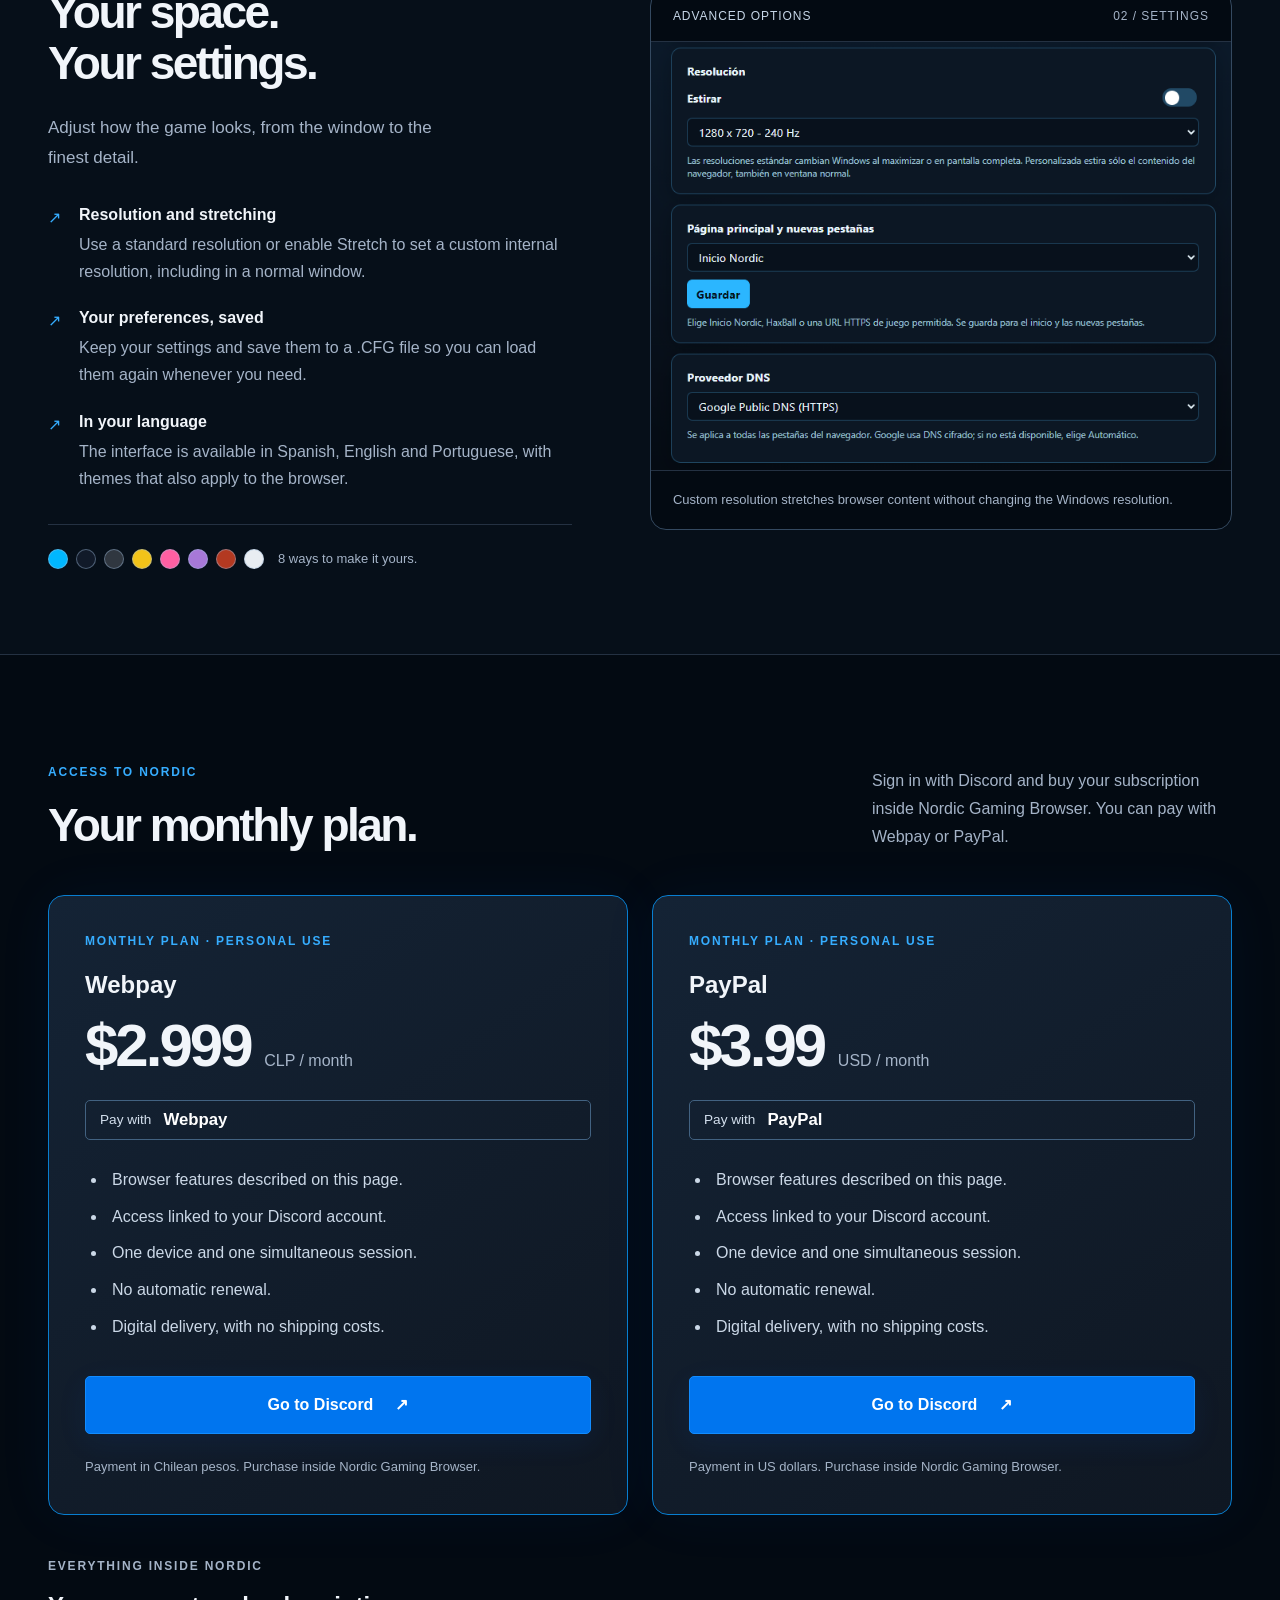
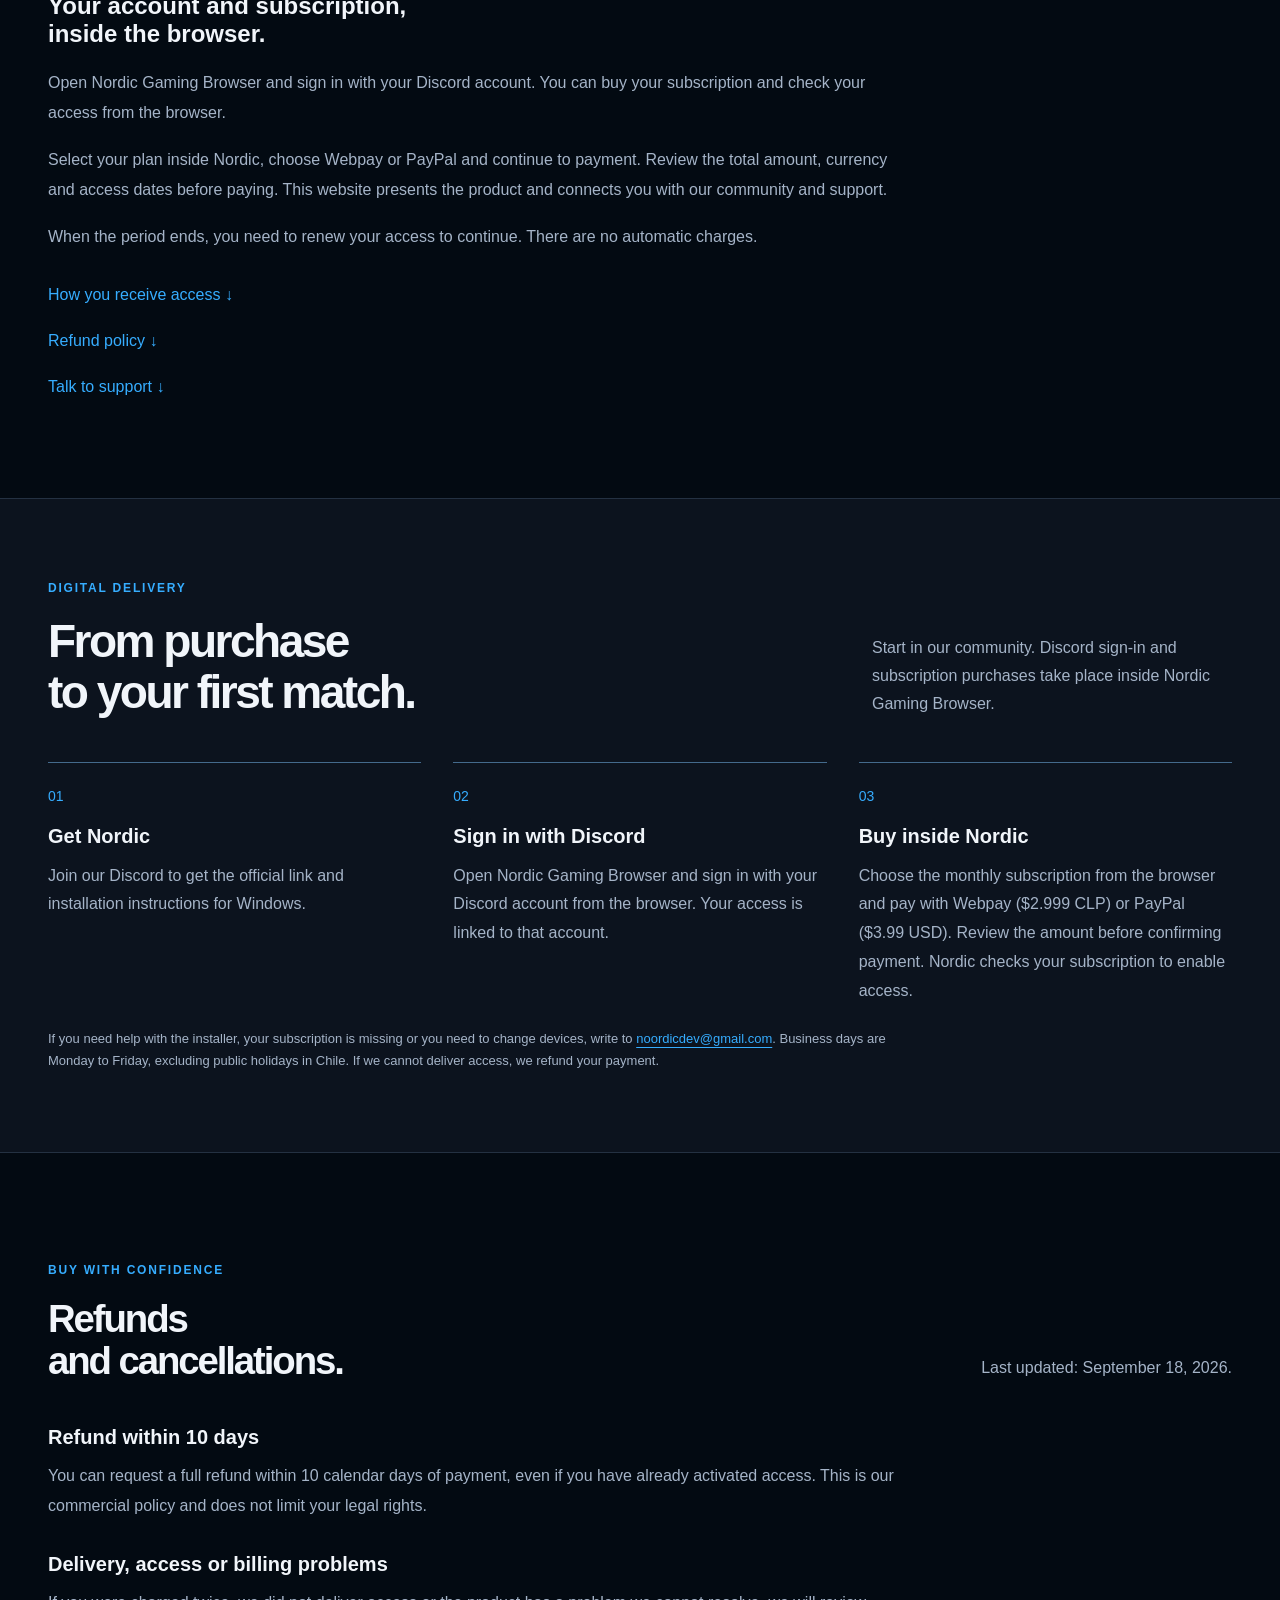
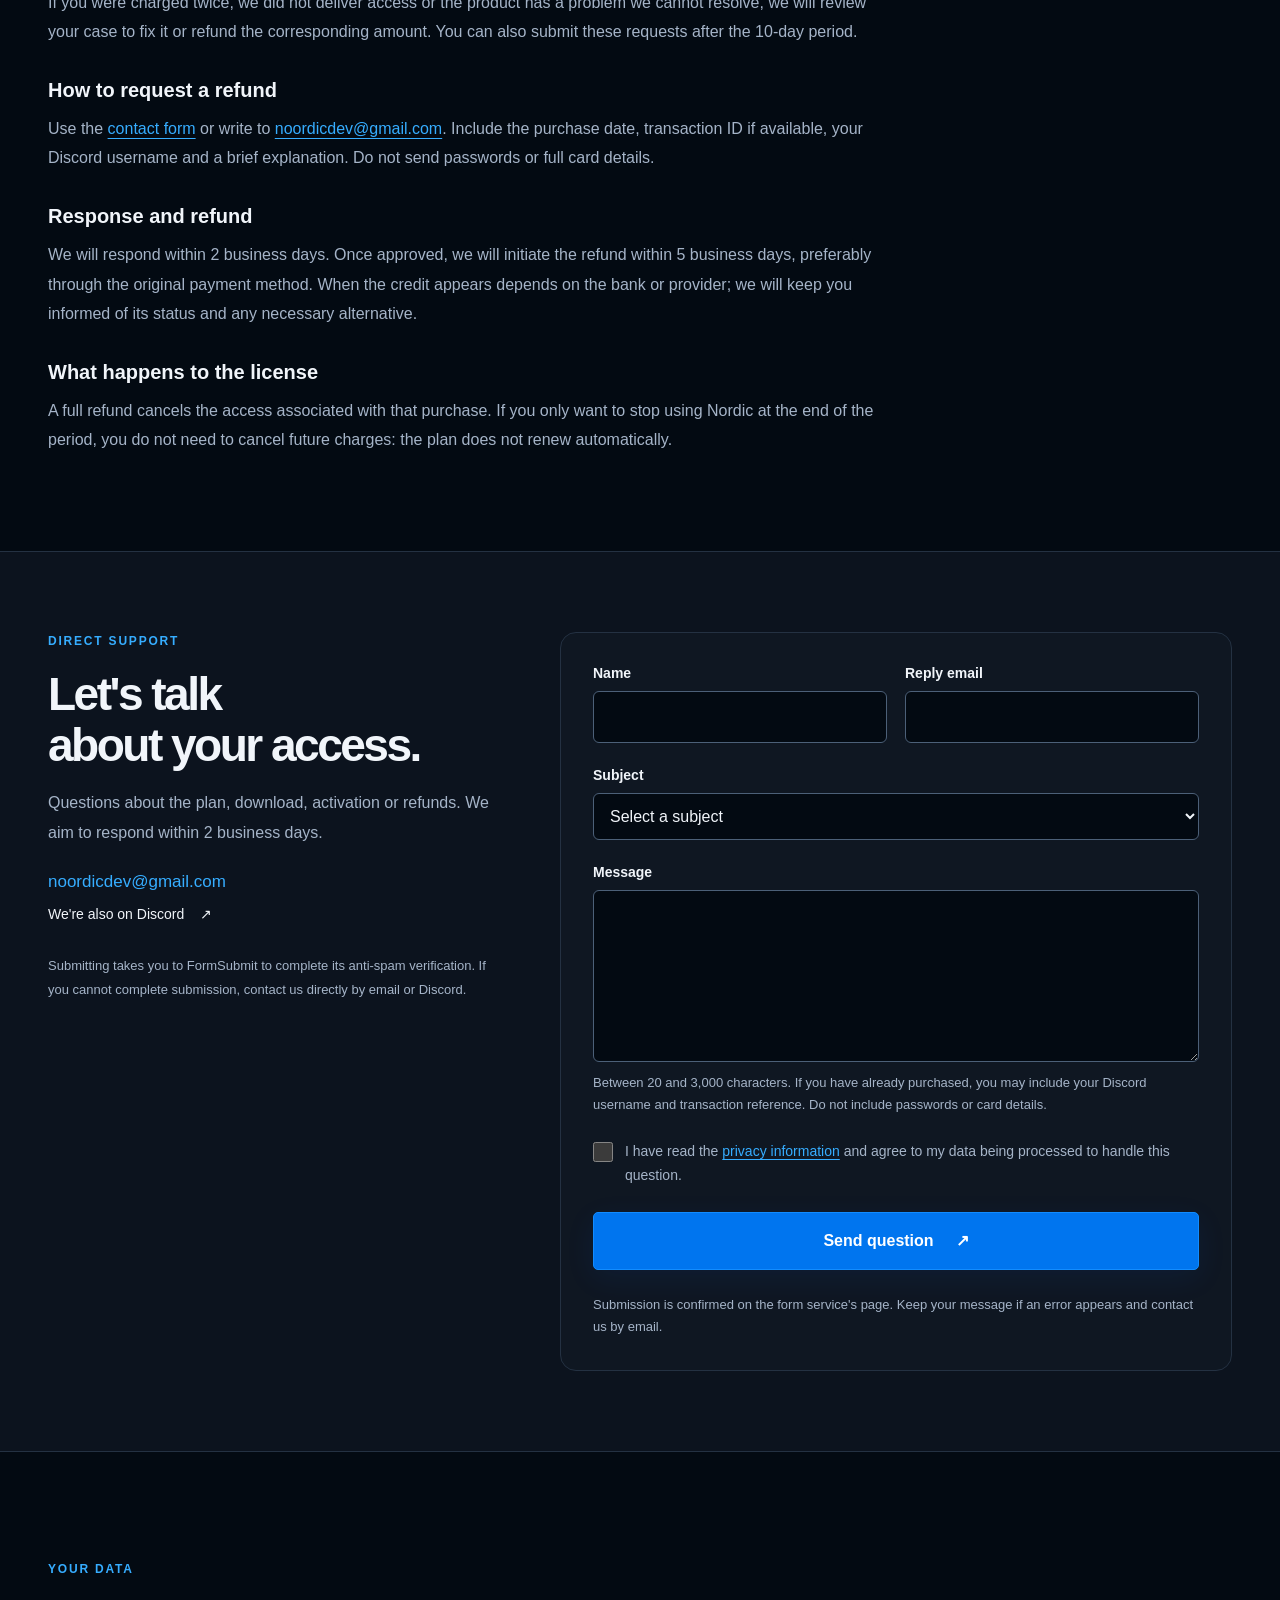
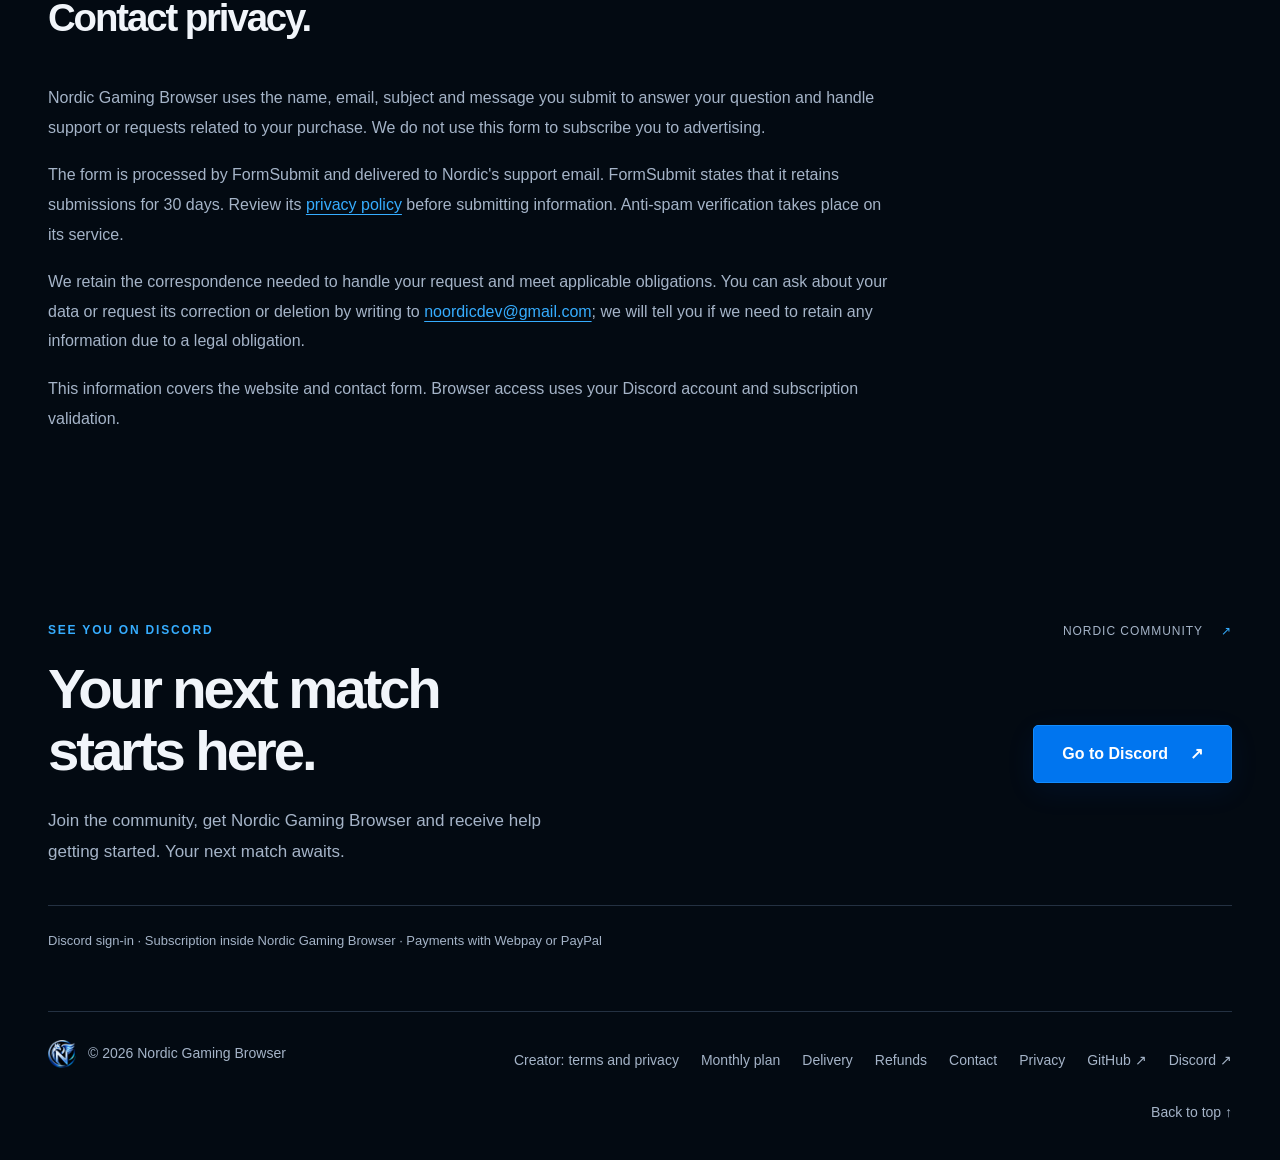
==== commit 0d929b76: "Add English-default website with English, Spanish and Portuguese selector" ====
--- a/index.html
+++ b/index.html
@@ -1,40 +1,49 @@
 <!doctype html>
-<html lang="es">
+<html lang="en">
 <head>
   <meta charset="utf-8">
   <meta name="viewport" content="width=device-width, initial-scale=1">
   <meta name="theme-color" content="#080d14">
-  <meta name="description" content="Nordic Gaming Browser. Tu navegador optimizado para juegos web. Niveles, personalización y herramientas de rendimiento. Plan mensual con pagos por Webpay o PayPal y login con Discord dentro del navegador.">
-  <meta property="og:title" content="Nordic Gaming Browser — Optimizado para ganar.">
-  <meta property="og:description" content="The first optimized gaming browser. Built for performance, built to win. Juegos web, rendimiento y personalización en un solo navegador.">
+  <meta name="description" content="Nordic Gaming Browser. Your browser optimized for web games. Levels, customization and performance tools. Monthly plan with Webpay or PayPal payments and Discord sign-in inside the browser.">
+  <meta property="og:title" content="Nordic Gaming Browser — Optimized to win.">
+  <meta property="og:description" content="The first optimized gaming browser. Built for performance, built to win. Web games, performance and customization in one browser.">
   <meta property="og:type" content="website">
-  <meta property="og:locale" content="es_CL">
+  <meta property="og:locale" content="en_US">
   <meta property="og:url" content="https://nordicbrowser.com/">
   <meta name="twitter:card" content="summary">
-  <meta name="twitter:title" content="Nordic Gaming Browser — Optimizado para ganar.">
-  <meta name="twitter:description" content="Tu navegador optimizado para ganar. Juegos web, niveles y rendimiento. Plan mensual con Webpay o PayPal.">
+  <meta name="twitter:title" content="Nordic Gaming Browser — Optimized to win.">
+  <meta name="twitter:description" content="Your browser optimized to win. Web games, levels and performance. Monthly plan with Webpay or PayPal.">
   <link rel="canonical" href="https://nordicbrowser.com/">
   <link rel="icon" type="image/png" sizes="32x32" href="assets/favicon.png">
   <link rel="stylesheet" href="styles.css?v=20261002-paypal">
-  <link rel="stylesheet" href="redesign.css?v=20260923">
-  <title>Nordic Gaming Browser — Optimizado para ganar.</title>
+  <link rel="stylesheet" href="redesign.css?v=20261002-languages">
+  <script src="i18n.js?v=20261002" defer></script>
+  <title>Nordic Gaming Browser — Optimized to win.</title>
 </head>
 <body id="inicio">
-  <a class="skip-link" href="#contenido">Saltar al contenido</a>
+  <a class="skip-link" href="#contenido">Skip to content</a>
   <div class="header-wrap">
+    <div class="language-bar shell">
+      <span class="language-label">Language</span>
+      <div class="language-options" role="group" aria-label="Change language">
+        <button class="language-option" type="button" disabled data-language="en" aria-pressed="true" lang="en">English</button>
+        <button class="language-option" type="button" disabled data-language="es" aria-pressed="false" lang="es">Español</button>
+        <button class="language-option" type="button" disabled data-language="pt" aria-pressed="false" lang="pt">Português</button>
+      </div>
+    </div>
   <header class="header shell">
-    <a class="brand" href="#inicio" aria-label="Nordic Gaming Browser, inicio">
+    <a class="brand" href="#inicio" aria-label="Nordic Gaming Browser, home">
       <img src="assets/nordic-logo.png" width="48" height="48" alt="">
       <span>NORDIC<span class="brand-subtitle">GAMING BROWSER</span></span>
     </a>
-    <nav aria-label="Navegación principal">
-      <a class="nav-section active" href="#inicio">Inicio</a>
-      <a class="nav-section" href="#funciones">Funciones</a>
-      <a class="nav-section" href="#juegos">Juegos</a>
-      <a class="nav-section" href="#planes">Suscripción</a>
-      <a class="nav-section" href="#contacto">Soporte</a>
+    <nav aria-label="Main navigation">
+      <a class="nav-section active" href="#inicio">Home</a>
+      <a class="nav-section" href="#funciones">Features</a>
+      <a class="nav-section" href="#juegos">Games</a>
+      <a class="nav-section" href="#planes">Subscription</a>
+      <a class="nav-section" href="#contacto">Support</a>
     </nav>
-    <a class="button primary header-discord" href="https://discord.gg/AZUxGHRaNY" target="_blank" rel="noopener noreferrer">Ir a Discord <span aria-hidden="true">↗</span></a>
+    <a class="button primary header-discord" href="https://discord.gg/AZUxGHRaNY" target="_blank" rel="noopener noreferrer">Go to Discord <span aria-hidden="true">↗</span></a>
   </header>
   </div>
 
@@ -43,147 +52,147 @@
     <section class="hero shell" aria-labelledby="hero-title">
       <div class="hero-copy">
         <p class="eyebrow"><span class="signal" aria-hidden="true"></span> NORDIC GAMING BROWSER</p>
-        <h1 id="hero-title">Tu navegador<br><span>optimizado para ganar.</span></h1>
-        <p class="lead">Más juegos. Más control. Nordic Gaming Browser reúne ajustes de rendimiento, personalización y herramientas exclusivas para llevar tu experiencia de juego al siguiente nivel.</p>
-        <div class="hero-benefits" aria-label="Ventajas de Nordic">
-          <div><svg viewBox="0 0 32 32" aria-hidden="true"><path d="m19 2-14 17h10l-2 11 14-18H17z"/></svg><span>Rendimiento<br>optimizado</span></div>
-          <div><svg viewBox="0 0 32 32" aria-hidden="true"><path d="M5 26a14 14 0 1 1 22 0M16 4v4M5 14l4 2m18-2-4 2M16 20l7-9"/><circle cx="16" cy="20" r="3"/></svg><span>Control de<br>latencia</span></div>
-          <div><svg viewBox="0 0 32 32" aria-hidden="true"><path d="m16 3 11 4v9c0 7-11 13-11 13S5 23 5 16V7z"/></svg><span>DNS<br>cifrado</span></div>
-          <div><svg viewBox="0 0 32 32" aria-hidden="true"><path d="M7 4v24M16 4v24M25 4v24"/><path d="M3 11h8M12 22h8M21 10h8" stroke-width="5"/></svg><span>Herramientas<br>exclusivas</span></div>
+        <h1 id="hero-title">Your browser<br><span>optimized to win.</span></h1>
+        <p class="lead">More games. More control. Nordic Gaming Browser brings together performance settings, customization and exclusive tools to take your gaming experience to the next level.</p>
+        <div class="hero-benefits" aria-label="Nordic benefits">
+          <div><svg viewBox="0 0 32 32" aria-hidden="true"><path d="m19 2-14 17h10l-2 11 14-18H17z"/></svg><span>Optimized<br>performance</span></div>
+          <div><svg viewBox="0 0 32 32" aria-hidden="true"><path d="M5 26a14 14 0 1 1 22 0M16 4v4M5 14l4 2m18-2-4 2M16 20l7-9"/><circle cx="16" cy="20" r="3"/></svg><span>Latency<br>control</span></div>
+          <div><svg viewBox="0 0 32 32" aria-hidden="true"><path d="m16 3 11 4v9c0 7-11 13-11 13S5 23 5 16V7z"/></svg><span>DNS<br>encrypted</span></div>
+          <div><svg viewBox="0 0 32 32" aria-hidden="true"><path d="M7 4v24M16 4v24M25 4v24"/><path d="M3 11h8M12 22h8M21 10h8" stroke-width="5"/></svg><span>Exclusive<br>tools</span></div>
         </div>
         <div class="actions">
-          <a class="button primary" href="https://discord.gg/AZUxGHRaNY" target="_blank" rel="noopener noreferrer"><svg width="23" height="23" viewBox="0 0 24 24" fill="currentColor" aria-hidden="true"><path d="M19.7 5.2A18 18 0 0 0 15.5 4l-.5 1a15 15 0 0 0-6 0l-.5-1a18 18 0 0 0-4.2 1.2C1.7 9 1 12.7 1.4 16.3a17 17 0 0 0 5.2 2.6l1.1-1.8-1.7-.8.4-.3c3.6 1.7 7.6 1.7 11.2 0l.4.3-1.7.8 1.1 1.8a17 17 0 0 0 5.2-2.6c.5-4.2-.9-7.9-2.9-11.1ZM8.5 14.4c-1 0-1.7-.9-1.7-2s.7-2 1.7-2 1.7.9 1.7 2-.7 2-1.7 2Zm7 0c-1 0-1.7-.9-1.7-2s.7-2 1.7-2 1.7.9 1.7 2-.7 2-1.7 2Z"/></svg>Ir a Discord</a>
-          <a class="button secondary" href="#funciones">Ver funciones <span aria-hidden="true">↓</span></a>
-        </div>
-        <p class="platform">Para Windows <span aria-hidden="true">·</span> Inicio de sesión con Discord dentro de Nordic</p>
+          <a class="button primary" href="https://discord.gg/AZUxGHRaNY" target="_blank" rel="noopener noreferrer"><svg width="23" height="23" viewBox="0 0 24 24" fill="currentColor" aria-hidden="true"><path d="M19.7 5.2A18 18 0 0 0 15.5 4l-.5 1a15 15 0 0 0-6 0l-.5-1a18 18 0 0 0-4.2 1.2C1.7 9 1 12.7 1.4 16.3a17 17 0 0 0 5.2 2.6l1.1-1.8-1.7-.8.4-.3c3.6 1.7 7.6 1.7 11.2 0l.4.3-1.7.8 1.1 1.8a17 17 0 0 0 5.2-2.6c.5-4.2-.9-7.9-2.9-11.1ZM8.5 14.4c-1 0-1.7-.9-1.7-2s.7-2 1.7-2 1.7.9 1.7 2-.7 2-1.7 2Zm7 0c-1 0-1.7-.9-1.7-2s.7-2 1.7-2 1.7.9 1.7 2-.7 2-1.7 2Z"/></svg>Go to Discord</a>
+          <a class="button secondary" href="#funciones">Explore features <span aria-hidden="true">↓</span></a>
+        </div>
+        <p class="platform">For Windows <span aria-hidden="true">·</span> Sign in with Discord inside Nordic</p>
       </div>
       <div class="hero-brand">
-        <div class="brand-aura"><img src="assets/nordic-emblem.png" width="1254" height="1254" alt="Emblema de Nordic: un dragón azul y plateado sobre la letra N." fetchpriority="high"></div>
+        <div class="brand-aura"><img src="assets/nordic-emblem.png" width="1254" height="1254" alt="Nordic emblem: a blue and silver dragon over the letter N." fetchpriority="high"></div>
         <p class="hero-wordmark">NORDIC<span>GAMING BROWSER</span></p>
         <p class="brand-tagline" lang="en">The first optimized gaming browser.<br>Built for performance, built to win.</p>
       </div>
-      <a class="hero-scroll" href="#juegos" aria-label="Explorar los juegos y funciones">⌄</a>
+      <a class="hero-scroll" href="#juegos" aria-label="Explore games and features">⌄</a>
     </section>
     </div>
 
     <section class="section shell games-section" id="juegos" aria-labelledby="games-title">
       <div class="section-heading">
-        <div><p class="eyebrow">MUCHOS JUEGOS. UN SOLO NAVEGADOR.</p><h2 id="games-title">Tu siguiente partida.<br><span>Siempre a mano.</span></h2></div>
-        <p>De un partido en HaxBall a la estrategia de OGame. Disfruta tus juegos web con accesos directos y ajustes para optimizar tu experiencia.</p>
-      </div>
-      <div class="game-list" aria-label="Juegos web"><span>HaxBall</span><span>Krunker.io</span><span>Agar.io</span><span>Slither.io</span><span>OGame</span><span>Travian</span><span>Hero Wars</span><span>Vikings: War of Clans</span></div>
+        <div><p class="eyebrow">MANY GAMES. ONE BROWSER.</p><h2 id="games-title">Your next match.<br><span>Always within reach.</span></h2></div>
+        <p>From a match in HaxBall to strategy in OGame. Enjoy your web games with shortcuts and settings to optimize your experience.</p>
+      </div>
+      <div class="game-list" aria-label="Web games"><span>HaxBall</span><span>Krunker.io</span><span>Agar.io</span><span>Slither.io</span><span>OGame</span><span>Travian</span><span>Hero Wars</span><span>Vikings: War of Clans</span></div>
       <figure class="games-preview">
-        <a class="screenshot-link" href="assets/nordic-games.png" target="_blank" rel="noopener noreferrer" aria-label="Ampliar captura de los accesos a juegos"><img src="assets/nordic-games.png" width="1194" height="99" loading="lazy" alt="Barra de Nordic Gaming Browser con accesos a HaxBall, Krunker.io, Agar.io, Slither.io, OGame, Travian, Hero Wars y Vikings: War of Clans."></a>
-        <figcaption>Tus juegos, a un clic. Captura real de Nordic Gaming Browser.</figcaption>
+        <a class="screenshot-link" href="assets/nordic-games.png" target="_blank" rel="noopener noreferrer" aria-label="Enlarge the game shortcuts screenshot"><img src="assets/nordic-games.png" width="1194" height="99" loading="lazy" alt="Nordic Gaming Browser bar with shortcuts to HaxBall, Krunker.io, Agar.io, Slither.io, OGame, Travian, Hero Wars and Vikings: War of Clans."></a>
+        <figcaption>Your games, one click away. Actual Nordic Gaming Browser screenshot.</figcaption>
       </figure>
-      <p class="section-note">Las herramientas específicas de HaxBall se aplican a ese juego. Cada título mantiene sus propios requisitos, disponibilidad y condiciones.</p>
+      <p class="section-note">HaxBall-specific tools apply to that game. Each title has its own requirements, availability and terms.</p>
     </section>
 
     <section class="section shell purchase-section" id="producto" aria-labelledby="product-title">
       <div class="section-heading">
-        <div><p class="eyebrow">CONOCE EL PRODUCTO</p><h2 id="product-title">Qué es Nordic.<br>Qué compras.</h2></div>
-        <p>Nordic Gaming Browser es un navegador para Windows basado en Chromium, diseñado para jugar juegos web con rendimiento optimizado, personalización y herramientas adicionales para HaxBall.</p>
+        <div><p class="eyebrow">MEET THE PRODUCT</p><h2 id="product-title">What Nordic is.<br>What you buy.</h2></div>
+        <p>Nordic Gaming Browser is a Chromium-based browser for Windows, designed for web games with optimized performance, customization and additional tools for HaxBall.</p>
       </div>
       <div class="purchase-grid">
         <article class="purchase-card">
-          <h3>Acceso al navegador</h3>
-          <p>Ofrecemos acceso de pago a Nordic Gaming Browser y a sus funciones incluidas: ajustes del navegador y Windows, temas, resolución, niveles de cuenta y herramientas para HaxBall como controles de FPS, teclado, chat y análisis de repeticiones.</p>
-          <p>Puedes revisar cada grupo de funciones en <a href="#funciones">la descripción del producto</a>.</p>
+          <h3>Browser access</h3>
+          <p>We offer paid access to Nordic Gaming Browser and its included features: browser and Windows settings, themes, resolution, account levels and HaxBall tools such as FPS, keyboard and chat controls and replay analysis.</p>
+          <p>You can review each group of features in <a href="#funciones">the product description</a>.</p>
         </article>
         <article class="purchase-card">
-          <h3>Una licencia de uso personal</h3>
-          <p>Compras acceso temporal al navegador, vinculado a tu cuenta de Discord. El plan mensual permite un equipo y una sesión simultánea.</p>
-          <p>Necesitas Windows de 64 bits, una cuenta de Discord y conexión a Internet para iniciar sesión y validar el acceso. Consulta la compatibilidad de tu equipo antes de pagar.</p>
-          <a class="text-link" href="#planes">Precio y condiciones <span aria-hidden="true">↓</span></a>
-        </article>
-      </div>
-      <p class="section-note">Producto digital para Windows. El rendimiento depende de tu equipo y de la configuración; los ajustes de renderizado no reducen el ping de tu conexión.</p>
+          <h3>A personal-use license</h3>
+          <p>You buy temporary access to the browser, linked to your Discord account. The monthly plan allows one device and one simultaneous session.</p>
+          <p>You need 64-bit Windows, a Discord account and an Internet connection to sign in and validate access. Check your device's compatibility before paying.</p>
+          <a class="text-link" href="#planes">Price and terms <span aria-hidden="true">↓</span></a>
+        </article>
+      </div>
+      <p class="section-note">Digital product for Windows. Performance depends on your device and settings; rendering adjustments do not reduce your connection's ping.</p>
     </section>
 
     <section class="section shell" id="funciones" aria-labelledby="features-title">
       <div class="section-heading">
-        <div><p class="eyebrow">EL JUEGO, BAJO TU CONTROL</p><h2 id="features-title">Los ajustes que<br>hacen tu partida.</h2></div>
-        <p>Configura el navegador a tu medida y aprovecha las herramientas dedicadas a HaxBall: desde el límite de FPS hasta el análisis de tus partidas.</p>
+        <div><p class="eyebrow">THE GAME, UNDER YOUR CONTROL</p><h2 id="features-title">The settings that<br>shape your game.</h2></div>
+        <p>Set up the browser your way and use the dedicated HaxBall tools, from FPS limits to match analysis.</p>
       </div>
       <div class="feature-grid">
         <article class="feature">
-          <span class="feature-index">01 <span>RENDIMIENTO</span></span>
-          <h3>Encuentra tu ritmo.</h3>
-          <p>Elige tu límite de FPS o desactívalo, ajusta la calidad gráfica y selecciona un modo de latencia de renderizado para HaxBall.</p>
-          <span class="feature-detail">FPS · Gráficos · Latencia</span>
-        </article>
-        <article class="feature">
-          <span class="feature-index">02 <span>CONTROLES</span></span>
-          <h3>Afina cada pulsación.</h3>
-          <p>Configura el retraso y la repetición del teclado con Filter Keys. Usa los ajustes predefinidos o establece tus propios valores.</p>
-          <span class="feature-detail">Filter Keys · Ajustes de teclado</span>
-        </article>
-        <article class="feature">
-          <span class="feature-index">03 <span>PERSONALIZACIÓN</span></span>
-          <h3>Hazlo tuyo.</h3>
-          <p>Combina los temas del navegador con las apariencias HTML5, Flash o Nordic de HaxBall. Personaliza avatares, reacciones e imágenes de equipos.</p>
-          <span class="feature-detail">Temas · Avatares · Equipos</span>
-        </article>
-        <article class="feature">
-          <span class="feature-index">04 <span>EN PARTIDA</span></span>
-          <h3>Más a mano.</h3>
-          <p>Accede al selector de emojis, los controles del chat y las herramientas de sala. Ajusta la visibilidad del chat y utiliza las acciones de administración cuando tengas permisos.</p>
-          <span class="feature-detail">Chat · Emojis · Salas</span>
-        </article>
-        <article class="feature">
-          <span class="feature-index">05 <span>DESPUÉS DEL PARTIDO</span></span>
-          <h3>De la rec al informe.</h3>
-          <p>Analiza repeticiones de HaxBall, revisa estadísticas y prepara un informe con formato para Discord. También puedes guardarlo como texto.</p>
-          <span class="feature-detail">Repeticiones · Estadísticas · Informes</span>
-        </article>
-        <article class="feature">
-          <span class="feature-index">06 <span>TU NAVEGADOR</span></span>
-          <h3>Todo en su lugar.</h3>
-          <p>Elige tu página de inicio, organiza tus marcadores y consulta historial y descargas. Guarda y carga tu configuración con archivos .CFG.</p>
-          <span class="feature-detail">Inicio · Marcadores · Configuración</span>
-        </article>
-      </div>
-      <p class="section-note">El rendimiento depende de tu hardware y configuración. Los modos de latencia ajustan el renderizado del juego; no cambian el ping de tu conexión.</p>
+          <span class="feature-index">01 <span>PERFORMANCE</span></span>
+          <h3>Find your rhythm.</h3>
+          <p>Choose your FPS limit or disable it, adjust graphics quality and select a rendering latency mode for HaxBall.</p>
+          <span class="feature-detail">FPS · Graphics · Latency</span>
+        </article>
+        <article class="feature">
+          <span class="feature-index">02 <span>CONTROLS</span></span>
+          <h3>Fine-tune every keystroke.</h3>
+          <p>Configure keyboard delay and repeat with Filter Keys. Use the presets or set your own values.</p>
+          <span class="feature-detail">Filter Keys · Keyboard settings</span>
+        </article>
+        <article class="feature">
+          <span class="feature-index">03 <span>CUSTOMIZATION</span></span>
+          <h3>Make it yours.</h3>
+          <p>Combine browser themes with HaxBall's HTML5, Flash or Nordic appearances. Customize avatars, reactions and team images.</p>
+          <span class="feature-detail">Themes · Avatars · Teams</span>
+        </article>
+        <article class="feature">
+          <span class="feature-index">04 <span>IN THE MATCH</span></span>
+          <h3>More within reach.</h3>
+          <p>Access the emoji picker, chat controls and room tools. Adjust chat visibility and use administration actions when you have permission.</p>
+          <span class="feature-detail">Chat · Emojis · Rooms</span>
+        </article>
+        <article class="feature">
+          <span class="feature-index">05 <span>AFTER THE MATCH</span></span>
+          <h3>From replay to report.</h3>
+          <p>Analyze HaxBall replays, review statistics and prepare a report formatted for Discord. You can also save it as text.</p>
+          <span class="feature-detail">Replays · Statistics · Reports</span>
+        </article>
+        <article class="feature">
+          <span class="feature-index">06 <span>YOUR BROWSER</span></span>
+          <h3>Everything in its place.</h3>
+          <p>Choose your home page, organize bookmarks and check history and downloads. Save and load your settings with .CFG files.</p>
+          <span class="feature-detail">Home · Bookmarks · Settings</span>
+        </article>
+      </div>
+      <p class="section-note">Performance depends on your hardware and settings. Latency modes adjust game rendering; they do not change your connection's ping.</p>
     </section>
 
 
     <section class="section shell showcase" id="rendimiento" aria-labelledby="performance-title">
-      <div class="section-heading"><div><p class="eyebrow">MENOS DISTRACCIONES. MÁS JUEGO.</p><h2 id="performance-title">El rendimiento<br>en tus manos.</h2></div><p>Ajusta la calidad de la interfaz y la resolución del temporizador de Windows desde el propio navegador.</p></div>
+      <div class="section-heading"><div><p class="eyebrow">FEWER DISTRACTIONS. MORE GAMING.</p><h2 id="performance-title">Performance<br>in your hands.</h2></div><p>Adjust interface quality and the Windows timer resolution from the browser itself.</p></div>
       <div class="performance-layout">
-        <figure class="settings-preview"><div class="preview-heading"><span class="preview-label">RENDIMIENTO Y WINDOWS</span><span>01 / CONTROL</span></div><a class="screenshot-link" href="assets/nordic-performance.png" target="_blank" rel="noopener noreferrer" aria-label="Ampliar ajustes de rendimiento"><img src="assets/nordic-performance.png" width="832" height="441" loading="lazy" alt="Opciones avanzadas de Nordic: calidad del navegador y resolución del temporizador de Windows."></a><figcaption>Controles reales, accesibles desde las opciones avanzadas.</figcaption></figure>
-        <div class="performance-copy"><span class="feature-index">HECHO PARA TU FORMA DE JUGAR</span><h3>Decide dónde<br>poner el foco.</h3><p>Reduce las animaciones de la interfaz con el modo de calidad baja, sin cambiar el juego, WebGL ni la aceleración por GPU.</p><p>Personaliza el temporizador de Windows mientras Nordic está abierto y encuentra la configuración que mejor se adapte a tu equipo.</p><a class="text-link" href="#personalizacion">Explorar más ajustes <span aria-hidden="true">↓</span></a></div>
+        <figure class="settings-preview"><div class="preview-heading"><span class="preview-label">PERFORMANCE AND WINDOWS</span><span>01 / CONTROL</span></div><a class="screenshot-link" href="assets/nordic-performance.png" target="_blank" rel="noopener noreferrer" aria-label="Enlarge performance settings"><img src="assets/nordic-performance.png" width="832" height="441" loading="lazy" alt="Nordic advanced options: browser quality and Windows timer resolution."></a><figcaption>Real controls, accessible from advanced options.</figcaption></figure>
+        <div class="performance-copy"><span class="feature-index">MADE FOR THE WAY YOU PLAY</span><h3>Choose where<br>to focus.</h3><p>Reduce interface animations with low-quality mode, without changing the game, WebGL or GPU acceleration.</p><p>Customize the Windows timer while Nordic is open and find the settings that best suit your device.</p><a class="text-link" href="#personalizacion">Explore more settings <span aria-hidden="true">↓</span></a></div>
       </div>
     </section>
 
     <section class="levels-band" id="niveles" aria-labelledby="levels-title">
       <div class="shell levels-layout">
-        <div class="levels-copy"><p class="eyebrow">CADA PARTIDA CUENTA</p><h2 id="levels-title">Juega. Sube de nivel.<br><span>Hazlo tuyo.</span></h2><p class="settings-lead">Sigue tu progreso en HaxBall desde tu cuenta de Nordic. Consulta tu XP, el siguiente nivel y las recompensas disponibles en un solo lugar.</p><ul class="settings-list"><li><span class="list-mark" aria-hidden="true">↗</span><div><h3>Tu progreso, visible</h3><p>Revisa las partidas completadas y la experiencia que te falta para alcanzar el siguiente nivel.</p></div></li><li><span class="list-mark" aria-hidden="true">↗</span><div><h3>Recompensas para tu cuenta</h3><p>Consulta los premios y reclama los que hayas desbloqueado, incluidos días de suscripción cuando estén disponibles.</p></div></li><li><span class="list-mark" aria-hidden="true">↗</span><div><h3>Premios y personalización</h3><p>Accede a las pestañas de tu cuenta y revisa tus recompensas desde el navegador.</p></div></li></ul></div>
-        <figure class="levels-preview"><a class="screenshot-link" href="assets/nordic-levels.png" target="_blank" rel="noopener noreferrer" aria-label="Ampliar panel de niveles"><img src="assets/nordic-levels.png" width="417" height="564" loading="lazy" alt="Panel de niveles: nivel 6, progreso de 100 de 175 XP, partidas completadas y pestañas de premios y personalización."></a><figcaption>Vista de ejemplo del panel de niveles. El progreso y los premios dependen de cada cuenta.</figcaption></figure>
+        <div class="levels-copy"><p class="eyebrow">EVERY MATCH COUNTS</p><h2 id="levels-title">Play. Level up.<br><span>Make it yours.</span></h2><p class="settings-lead">Track your HaxBall progress from your Nordic account. Check your XP, the next level and available rewards in one place.</p><ul class="settings-list"><li><span class="list-mark" aria-hidden="true">↗</span><div><h3>Your progress, visible</h3><p>Review completed matches and the experience you need to reach the next level.</p></div></li><li><span class="list-mark" aria-hidden="true">↗</span><div><h3>Rewards for your account</h3><p>Check rewards and claim those you have unlocked, including subscription days when available.</p></div></li><li><span class="list-mark" aria-hidden="true">↗</span><div><h3>Rewards and customization</h3><p>Access your account tabs and review your rewards from the browser.</p></div></li></ul></div>
+        <figure class="levels-preview"><a class="screenshot-link" href="assets/nordic-levels.png" target="_blank" rel="noopener noreferrer" aria-label="Enlarge the levels panel"><img src="assets/nordic-levels.png" width="417" height="564" loading="lazy" alt="Levels panel: level 6, progress of 100 out of 175 XP, completed matches and rewards and customization tabs."></a><figcaption>Example view of the levels panel. Progress and rewards depend on each account.</figcaption></figure>
       </div>
     </section>
 
     <section class="personalization" id="personalizacion" aria-labelledby="settings-title">
       <div class="shell settings-layout">
         <div class="settings-copy">
-          <p class="eyebrow">A LA MEDIDA DE TU PANTALLA</p>
-          <h2 id="settings-title">Tu espacio.<br>Tu configuración.</h2>
-          <p class="settings-lead">Ajusta cómo se ve el juego, desde la ventana hasta el último detalle.</p>
+          <p class="eyebrow">TAILORED TO YOUR SCREEN</p>
+          <h2 id="settings-title">Your space.<br>Your settings.</h2>
+          <p class="settings-lead">Adjust how the game looks, from the window to the finest detail.</p>
           <ul class="settings-list">
-            <li><span class="list-mark" aria-hidden="true">↗</span><div><h3>Resolución y estirado</h3><p>Usa una resolución estándar o activa Estirar para definir una resolución interna personalizada, también en ventana normal.</p></div></li>
-            <li><span class="list-mark" aria-hidden="true">↗</span><div><h3>Tus preferencias, guardadas</h3><p>Conserva tus ajustes y lleva tu configuración a un archivo .CFG para volver a cargarla cuando la necesites.</p></div></li>
-            <li><span class="list-mark" aria-hidden="true">↗</span><div><h3>En tu idioma</h3><p>Interfaz disponible en español, inglés y portugués, con temas que también se aplican al navegador.</p></div></li>
+            <li><span class="list-mark" aria-hidden="true">↗</span><div><h3>Resolution and stretching</h3><p>Use a standard resolution or enable Stretch to set a custom internal resolution, including in a normal window.</p></div></li>
+            <li><span class="list-mark" aria-hidden="true">↗</span><div><h3>Your preferences, saved</h3><p>Keep your settings and save them to a .CFG file so you can load them again whenever you need.</p></div></li>
+            <li><span class="list-mark" aria-hidden="true">↗</span><div><h3>In your language</h3><p>The interface is available in Spanish, English and Portuguese, with themes that also apply to the browser.</p></div></li>
           </ul>
-          <div class="themes" aria-label="Ocho temas del navegador">
+          <div class="themes" aria-label="Eight browser themes">
             <span class="swatch electric" title="Electric Blue"></span><span class="swatch night" title="Dark Night"></span><span class="swatch obsidian" title="Dark Obsidian"></span><span class="swatch gold" title="Golden Frost"></span><span class="swatch pink" title="Fancy Pink"></span><span class="swatch purple" title="Purple Nebula"></span><span class="swatch lava" title="Red Lava"></span><span class="swatch frost" title="White Frost"></span>
-            <span>8 formas de sentirlo tuyo.</span>
+            <span>8 ways to make it yours.</span>
           </div>
         </div>
         <figure class="settings-preview">
-          <div class="preview-heading"><span class="preview-label">OPCIONES AVANZADAS</span><span>02 / AJUSTES</span></div>
-          <a class="screenshot-link" href="assets/nordic-resolution.png" target="_blank" rel="noopener noreferrer" aria-label="Ampliar captura de las opciones avanzadas de Nordic">
-            <img src="assets/nordic-resolution.png" width="728" height="537" loading="lazy" decoding="async" alt="Opciones avanzadas: resolución con Estirar, página principal y proveedor DNS cifrado.">
+          <div class="preview-heading"><span class="preview-label">ADVANCED OPTIONS</span><span>02 / SETTINGS</span></div>
+          <a class="screenshot-link" href="assets/nordic-resolution.png" target="_blank" rel="noopener noreferrer" aria-label="Enlarge the Nordic advanced options screenshot">
+            <img src="assets/nordic-resolution.png" width="728" height="537" loading="lazy" decoding="async" alt="Advanced options: resolution with Stretch, home page and encrypted DNS provider.">
           </a>
-          <figcaption>La resolución personalizada estira el contenido del navegador sin cambiar la resolución de Windows.</figcaption>
+          <figcaption>Custom resolution stretches browser content without changing the Windows resolution.</figcaption>
         </figure>
       </div>
     </section>
@@ -191,136 +200,136 @@
 
     <section class="section shell" id="planes" aria-labelledby="plans-title">
       <div class="section-heading">
-        <div><p class="eyebrow">ACCESO A NORDIC</p><h2 id="plans-title">Tu plan mensual.</h2></div>
-        <p>Inicia sesión con Discord y compra tu suscripción dentro de Nordic Gaming Browser. Puedes pagar con Webpay o PayPal.</p>
+        <div><p class="eyebrow">ACCESS TO NORDIC</p><h2 id="plans-title">Your monthly plan.</h2></div>
+        <p>Sign in with Discord and buy your subscription inside Nordic Gaming Browser. You can pay with Webpay or PayPal.</p>
       </div>
       <div class="plan-layout">
         <article class="plan-card" aria-labelledby="monthly-webpay-title">
-          <p class="eyebrow">PLAN MENSUAL · USO PERSONAL</p>
+          <p class="eyebrow">MONTHLY PLAN · PERSONAL USE</p>
           <h3 id="monthly-webpay-title">Webpay</h3>
-          <p class="price">$2.999 <span>CLP / mes</span></p>
-          <p class="payment-label">Paga con <strong>Webpay</strong></p>
+          <p class="price">$2.999 <span>CLP / month</span></p>
+          <p class="payment-label">Pay with <strong>Webpay</strong></p>
           <ul class="plan-list">
-            <li>Funciones del navegador descritas en esta página.</li>
-            <li>Acceso vinculado a tu cuenta de Discord.</li>
-            <li>Un equipo y una sesión simultánea.</li>
-            <li>Sin renovación automática.</li>
-            <li>Entrega digital, sin costo de envío.</li>
+            <li>Browser features described on this page.</li>
+            <li>Access linked to your Discord account.</li>
+            <li>One device and one simultaneous session.</li>
+            <li>No automatic renewal.</li>
+            <li>Digital delivery, with no shipping costs.</li>
           </ul>
-          <a class="button primary" href="https://discord.gg/AZUxGHRaNY" target="_blank" rel="noopener noreferrer">Ir a Discord <span aria-hidden="true">↗</span></a>
-          <p class="small-copy">Pago en pesos chilenos. La compra se realiza dentro de Nordic Gaming Browser.</p>
+          <a class="button primary" href="https://discord.gg/AZUxGHRaNY" target="_blank" rel="noopener noreferrer">Go to Discord <span aria-hidden="true">↗</span></a>
+          <p class="small-copy">Payment in Chilean pesos. Purchase inside Nordic Gaming Browser.</p>
         </article>
         <article class="plan-card" aria-labelledby="monthly-paypal-title">
-          <p class="eyebrow">PLAN MENSUAL · USO PERSONAL</p>
+          <p class="eyebrow">MONTHLY PLAN · PERSONAL USE</p>
           <h3 id="monthly-paypal-title">PayPal</h3>
-          <p class="price">$3.99 <span>USD / mes</span></p>
-          <p class="payment-label">Paga con <strong>PayPal</strong></p>
+          <p class="price">$3.99 <span>USD / month</span></p>
+          <p class="payment-label">Pay with <strong>PayPal</strong></p>
           <ul class="plan-list">
-            <li>Funciones del navegador descritas en esta página.</li>
-            <li>Acceso vinculado a tu cuenta de Discord.</li>
-            <li>Un equipo y una sesión simultánea.</li>
-            <li>Sin renovación automática.</li>
-            <li>Entrega digital, sin costo de envío.</li>
+            <li>Browser features described on this page.</li>
+            <li>Access linked to your Discord account.</li>
+            <li>One device and one simultaneous session.</li>
+            <li>No automatic renewal.</li>
+            <li>Digital delivery, with no shipping costs.</li>
           </ul>
-          <a class="button primary" href="https://discord.gg/AZUxGHRaNY" target="_blank" rel="noopener noreferrer">Ir a Discord <span aria-hidden="true">↗</span></a>
-          <p class="small-copy">Pago en dólares estadounidenses. La compra se realiza dentro de Nordic Gaming Browser.</p>
+          <a class="button primary" href="https://discord.gg/AZUxGHRaNY" target="_blank" rel="noopener noreferrer">Go to Discord <span aria-hidden="true">↗</span></a>
+          <p class="small-copy">Payment in US dollars. Purchase inside Nordic Gaming Browser.</p>
         </article>
       </div>
       <div class="plan-context">
-        <p class="eyebrow">TODO DESDE NORDIC</p><h3>Tu cuenta y tu suscripción,<br>dentro del navegador.</h3>
-        <p>Abre Nordic Gaming Browser e inicia sesión con tu cuenta de Discord. Desde el navegador puedes comprar tu suscripción y consultar tu acceso.</p>
-        <p>Selecciona el plan dentro de Nordic, elige Webpay o PayPal y continúa al pago. Revisa el importe total, la moneda y las fechas de vigencia antes de pagar. Esta web presenta el producto y te conecta con nuestra comunidad y soporte.</p>
-        <p>Al vencer el periodo, necesitas renovar el acceso para continuar. No se realizan cargos automáticos.</p>
-        <div class="info-links"><a href="#entrega">Cómo recibes tu acceso ↓</a><a href="#reembolsos">Política de reembolsos ↓</a><a href="#contacto">Hablar con soporte ↓</a></div>
+        <p class="eyebrow">EVERYTHING INSIDE NORDIC</p><h3>Your account and subscription,<br>inside the browser.</h3>
+        <p>Open Nordic Gaming Browser and sign in with your Discord account. You can buy your subscription and check your access from the browser.</p>
+        <p>Select your plan inside Nordic, choose Webpay or PayPal and continue to payment. Review the total amount, currency and access dates before paying. This website presents the product and connects you with our community and support.</p>
+        <p>When the period ends, you need to renew your access to continue. There are no automatic charges.</p>
+        <div class="info-links"><a href="#entrega">How you receive access ↓</a><a href="#reembolsos">Refund policy ↓</a><a href="#contacto">Talk to support ↓</a></div>
       </div>
     </section>
 
     <section class="service-band" id="entrega" aria-labelledby="delivery-title">
       <div class="shell">
         <div class="section-heading">
-          <div><p class="eyebrow">ENTREGA DIGITAL</p><h2 id="delivery-title">De la compra<br>a tu primera partida.</h2></div>
-          <p>Empieza en nuestra comunidad. El inicio de sesión con Discord y la compra de la suscripción se realizan dentro de Nordic Gaming Browser.</p>
+          <div><p class="eyebrow">DIGITAL DELIVERY</p><h2 id="delivery-title">From purchase<br>to your first match.</h2></div>
+          <p>Start in our community. Discord sign-in and subscription purchases take place inside Nordic Gaming Browser.</p>
         </div>
         <ol class="delivery-steps">
-          <li><span class="step-number" aria-hidden="true">01</span><h3>Consigue Nordic</h3><p>Entra a nuestro Discord para obtener el enlace oficial y las indicaciones de instalación para Windows.</p></li>
-          <li><span class="step-number" aria-hidden="true">02</span><h3>Inicia sesión con Discord</h3><p>Abre Nordic Gaming Browser e inicia sesión con tu cuenta de Discord desde el navegador. Tu acceso queda vinculado a esa cuenta.</p></li>
-          <li><span class="step-number" aria-hidden="true">03</span><h3>Compra dentro de Nordic</h3><p>Elige la suscripción mensual desde el navegador y completa el pago con Webpay ($2.999 CLP) o PayPal ($3.99 USD). Revisa el importe antes de confirmar el pago. Nordic comprueba tu suscripción para habilitar el acceso.</p></li>
+          <li><span class="step-number" aria-hidden="true">01</span><h3>Get Nordic</h3><p>Join our Discord to get the official link and installation instructions for Windows.</p></li>
+          <li><span class="step-number" aria-hidden="true">02</span><h3>Sign in with Discord</h3><p>Open Nordic Gaming Browser and sign in with your Discord account from the browser. Your access is linked to that account.</p></li>
+          <li><span class="step-number" aria-hidden="true">03</span><h3>Buy inside Nordic</h3><p>Choose the monthly subscription from the browser and pay with Webpay ($2.999 CLP) or PayPal ($3.99 USD). Review the amount before confirming payment. Nordic checks your subscription to enable access.</p></li>
         </ol>
-        <p class="section-note">Si necesitas ayuda con el instalador, tu suscripción no aparece o necesitas cambiar de equipo, escribe a <a href="mailto:noordicdev@gmail.com">noordicdev@gmail.com</a>. Los días hábiles son de lunes a viernes, excluidos festivos en Chile. Si no podemos entregar el acceso, devolvemos el pago.</p>
+        <p class="section-note">If you need help with the installer, your subscription is missing or you need to change devices, write to <a href="mailto:noordicdev@gmail.com">noordicdev@gmail.com</a>. Business days are Monday to Friday, excluding public holidays in Chile. If we cannot deliver access, we refund your payment.</p>
       </div>
     </section>
 
     <section class="section shell policy-section" id="reembolsos" aria-labelledby="refund-title">
       <div class="section-heading">
-        <div><p class="eyebrow">COMPRA CON INFORMACIÓN</p><h2 id="refund-title">Reembolsos<br>y cancelaciones.</h2></div>
-        <p>Última actualización: 18 de septiembre de 2026.</p>
+        <div><p class="eyebrow">BUY WITH CONFIDENCE</p><h2 id="refund-title">Refunds<br>and cancellations.</h2></div>
+        <p>Last updated: September 18, 2026.</p>
       </div>
       <div class="policy-copy">
-        <h3>Devolución dentro de 10 días</h3>
-        <p>Puedes solicitar la devolución íntegra de tu compra dentro de los 10 días corridos siguientes al pago, incluso si ya activaste el acceso. Esta es nuestra política comercial y no limita los derechos que te correspondan por ley.</p>
-        <h3>Problemas de entrega, acceso o cobro</h3>
-        <p>Si hubo un cobro duplicado, no entregamos el acceso o el producto presenta un problema que no podemos solucionar, revisaremos tu caso para corregirlo o devolver el importe correspondiente. Estas solicitudes también pueden presentarse después de los 10 días.</p>
-        <h3>Cómo solicitar un reembolso</h3>
-        <p>Usa el <a href="#contacto">formulario de contacto</a> o escribe a <a href="mailto:noordicdev@gmail.com">noordicdev@gmail.com</a>. Indica la fecha de compra, el identificador de la operación si lo tienes, tu usuario de Discord y una explicación breve. No envíes contraseñas ni datos completos de tarjetas.</p>
-        <h3>Respuesta y devolución</h3>
-        <p>Responderemos tu solicitud en un máximo de 2 días hábiles. Una vez aprobada, iniciaremos la devolución en hasta 5 días hábiles, preferentemente por el medio de pago original. La fecha en que veas el abono depende del banco o proveedor; te informaremos del estado y de cualquier alternativa necesaria.</p>
-        <h3>Qué ocurre con la licencia</h3>
-        <p>Al realizarse un reembolso íntegro, se cancela el acceso correspondiente a esa compra. Si solo quieres dejar de usar Nordic al finalizar el periodo, no necesitas cancelar cargos futuros: el plan no se renueva automáticamente.</p>
+        <h3>Refund within 10 days</h3>
+        <p>You can request a full refund within 10 calendar days of payment, even if you have already activated access. This is our commercial policy and does not limit your legal rights.</p>
+        <h3>Delivery, access or billing problems</h3>
+        <p>If you were charged twice, we did not deliver access or the product has a problem we cannot resolve, we will review your case to fix it or refund the corresponding amount. You can also submit these requests after the 10-day period.</p>
+        <h3>How to request a refund</h3>
+        <p>Use the <a href="#contacto">contact form</a> or write to <a href="mailto:noordicdev@gmail.com">noordicdev@gmail.com</a>. Include the purchase date, transaction ID if available, your Discord username and a brief explanation. Do not send passwords or full card details.</p>
+        <h3>Response and refund</h3>
+        <p>We will respond within 2 business days. Once approved, we will initiate the refund within 5 business days, preferably through the original payment method. When the credit appears depends on the bank or provider; we will keep you informed of its status and any necessary alternative.</p>
+        <h3>What happens to the license</h3>
+        <p>A full refund cancels the access associated with that purchase. If you only want to stop using Nordic at the end of the period, you do not need to cancel future charges: the plan does not renew automatically.</p>
       </div>
     </section>
 
     <section class="service-band" id="contacto" aria-labelledby="support-title">
       <div class="shell support-layout">
         <div class="support-copy">
-          <p class="eyebrow">ATENCIÓN DIRECTA</p>
-          <h2 id="support-title">Hablemos<br>de tu acceso.</h2>
-          <p>Consultas sobre el plan, descarga, activación o reembolsos. Nuestro objetivo es responder en hasta 2 días hábiles.</p>
+          <p class="eyebrow">DIRECT SUPPORT</p>
+          <h2 id="support-title">Let's talk<br>about your access.</h2>
+          <p>Questions about the plan, download, activation or refunds. We aim to respond within 2 business days.</p>
           <a class="support-email" href="mailto:noordicdev@gmail.com">noordicdev@gmail.com</a>
-          <a class="text-link" href="https://discord.gg/AZUxGHRaNY" target="_blank" rel="noopener noreferrer">También estamos en Discord <span aria-hidden="true">↗</span></a>
-          <p class="small-copy">Al enviar continuarás a FormSubmit para completar la verificación antispam. Si no puedes completar el envío, escríbenos directamente por correo o Discord.</p>
+          <a class="text-link" href="https://discord.gg/AZUxGHRaNY" target="_blank" rel="noopener noreferrer">We're also on Discord <span aria-hidden="true">↗</span></a>
+          <p class="small-copy">Submitting takes you to FormSubmit to complete its anti-spam verification. If you cannot complete submission, contact us directly by email or Discord.</p>
         </div>
         <form class="support-form" action="https://formsubmit.co/noordicdev@gmail.com" method="POST" accept-charset="UTF-8">
-          <input type="hidden" name="_subject" value="Consulta desde la web de Nordic Gaming Browser">
+          <input type="hidden" name="_subject" value="Question from the Nordic Gaming Browser website">
           <input type="hidden" name="_template" value="table">
           <input type="hidden" name="_url" value="https://nordicbrowser.com/">
           <div class="form-row">
-            <div class="field"><label for="contact-name">Nombre</label><input id="contact-name" name="name" autocomplete="name" required maxlength="100"></div>
-            <div class="field"><label for="contact-email">Correo de respuesta</label><input id="contact-email" type="email" name="email" autocomplete="email" required maxlength="254"></div>
+            <div class="field"><label for="contact-name">Name</label><input id="contact-name" name="name" autocomplete="name" required maxlength="100"></div>
+            <div class="field"><label for="contact-email">Reply email</label><input id="contact-email" type="email" name="email" autocomplete="email" required maxlength="254"></div>
           </div>
-          <div class="field"><label for="contact-subject">Motivo</label><select id="contact-subject" name="motivo" required><option value="">Selecciona un motivo</option><option>Planes y contratación</option><option>Descarga y activación</option><option>Soporte técnico</option><option>Reembolso</option><option>Privacidad</option><option>Otra consulta</option></select></div>
-          <div class="field"><label for="contact-message">Mensaje</label><textarea id="contact-message" name="message" rows="6" required minlength="20" maxlength="3000" aria-describedby="message-help"></textarea><p id="message-help" class="small-copy">Entre 20 y 3.000 caracteres. Si ya compraste, puedes indicar tu usuario de Discord y la referencia de la operación. No incluyas contraseñas ni datos de tarjetas.</p></div>
-          <label class="consent"><input type="checkbox" name="privacy_consent" value="Aceptada" required><span>He leído la <a href="#privacidad">información de privacidad</a> y acepto el tratamiento de mis datos para atender esta consulta.</span></label>
-          <button class="button primary" type="submit">Enviar consulta <span aria-hidden="true">↗</span></button>
-          <p class="small-copy">El envío se confirma en la página del servicio de formularios. Conserva tu mensaje si aparece un error y contacta por correo.</p>
+          <div class="field"><label for="contact-subject">Subject</label><select id="contact-subject" name="motivo" required><option value="">Select a subject</option><option>Plans and purchases</option><option>Download and activation</option><option>Technical support</option><option>Refund</option><option>Privacy</option><option>Other question</option></select></div>
+          <div class="field"><label for="contact-message">Message</label><textarea id="contact-message" name="message" rows="6" required minlength="20" maxlength="3000" aria-describedby="message-help"></textarea><p id="message-help" class="small-copy">Between 20 and 3,000 characters. If you have already purchased, you may include your Discord username and transaction reference. Do not include passwords or card details.</p></div>
+          <label class="consent"><input type="checkbox" name="privacy_consent" value="Accepted" required><span>I have read the <a href="#privacidad">privacy information</a> and agree to my data being processed to handle this question.</span></label>
+          <button class="button primary" type="submit">Send question <span aria-hidden="true">↗</span></button>
+          <p class="small-copy">Submission is confirmed on the form service's page. Keep your message if an error appears and contact us by email.</p>
         </form>
       </div>
     </section>
 
     <section class="section shell policy-section" id="privacidad" aria-labelledby="privacy-title">
       <div class="section-heading">
-        <div><p class="eyebrow">TUS DATOS</p><h2 id="privacy-title">Privacidad del contacto.</h2></div>
+        <div><p class="eyebrow">YOUR DATA</p><h2 id="privacy-title">Contact privacy.</h2></div>
       </div>
       <div class="policy-copy">
-        <p>Nordic Gaming Browser utiliza el nombre, correo, motivo y mensaje que envíes para responder tu consulta y gestionar el soporte o la solicitud relacionada con tu compra. No usamos este formulario para suscribirte a publicidad.</p>
-        <p>El formulario se procesa mediante FormSubmit y se entrega al correo de soporte de Nordic. FormSubmit informa que conserva los envíos durante 30 días. Consulta su <a href="https://formsubmit.co/privacy.pdf" target="_blank" rel="noopener noreferrer">política de privacidad</a> antes de enviar información. La verificación antispam se realiza en su servicio.</p>
-        <p>Conservamos la correspondencia necesaria para atender tu solicitud y cumplir las obligaciones aplicables. Puedes consultar por tus datos o pedir su corrección o eliminación escribiendo a <a href="mailto:noordicdev@gmail.com">noordicdev@gmail.com</a>; te informaremos si debemos conservar algún antecedente por una obligación legal.</p>
-        <p>Esta información corresponde al sitio y al formulario de contacto. El acceso al navegador utiliza tu cuenta de Discord y la validación de tu suscripción.</p>
+        <p>Nordic Gaming Browser uses the name, email, subject and message you submit to answer your question and handle support or requests related to your purchase. We do not use this form to subscribe you to advertising.</p>
+        <p>The form is processed by FormSubmit and delivered to Nordic's support email. FormSubmit states that it retains submissions for 30 days. Review its <a href="https://formsubmit.co/privacy.pdf" target="_blank" rel="noopener noreferrer">privacy policy</a> before submitting information. Anti-spam verification takes place on its service.</p>
+        <p>We retain the correspondence needed to handle your request and meet applicable obligations. You can ask about your data or request its correction or deletion by writing to <a href="mailto:noordicdev@gmail.com">noordicdev@gmail.com</a>; we will tell you if we need to retain any information due to a legal obligation.</p>
+        <p>This information covers the website and contact form. Browser access uses your Discord account and subscription validation.</p>
       </div>
     </section>
 
     <section class="contact shell" id="discord" aria-labelledby="contact-title">
-      <div class="contact-top"><p class="eyebrow">NOS VEMOS EN DISCORD</p><span class="contact-label">COMUNIDAD NORDIC <span aria-hidden="true">↗</span></span></div>
+      <div class="contact-top"><p class="eyebrow">SEE YOU ON DISCORD</p><span class="contact-label">NORDIC COMMUNITY <span aria-hidden="true">↗</span></span></div>
       <div class="contact-content">
-        <div><h2 id="contact-title">Tu próxima partida<br>empieza acá.</h2><p>Únete a la comunidad, consigue Nordic Gaming Browser y recibe ayuda para empezar. Tu próxima partida te espera.</p></div>
-        <a class="button primary contact-button" href="https://discord.gg/AZUxGHRaNY" target="_blank" rel="noopener noreferrer">Ir a Discord <span aria-hidden="true">↗</span></a>
-      </div>
-      <p class="contact-note">Login con Discord · Suscripción dentro de Nordic Gaming Browser · Pagos con Webpay o PayPal</p>
+        <div><h2 id="contact-title">Your next match<br>starts here.</h2><p>Join the community, get Nordic Gaming Browser and receive help getting started. Your next match awaits.</p></div>
+        <a class="button primary contact-button" href="https://discord.gg/AZUxGHRaNY" target="_blank" rel="noopener noreferrer">Go to Discord <span aria-hidden="true">↗</span></a>
+      </div>
+      <p class="contact-note">Discord sign-in · Subscription inside Nordic Gaming Browser · Payments with Webpay or PayPal</p>
     </section>
   </main>
 
   <footer class="footer shell">
     <div class="footer-brand"><img src="assets/favicon.png" width="28" height="28" alt=""><span>© 2026 Nordic Gaming Browser</span></div>
-    <div class="footer-links"><a href="/creator/">Creator: términos y privacidad</a><a href="#planes">Plan mensual</a><a href="#entrega">Entrega</a><a href="#reembolsos">Reembolsos</a><a href="#contacto">Contacto</a><a href="#privacidad">Privacidad</a><a href="https://github.com/noordic/nordic-gaming-browser" target="_blank" rel="noopener noreferrer">GitHub <span aria-hidden="true">↗</span></a><a href="https://discord.gg/AZUxGHRaNY" target="_blank" rel="noopener noreferrer">Discord <span aria-hidden="true">↗</span></a><a href="#inicio">Volver arriba ↑</a></div>
+    <div class="footer-links"><a href="/creator/">Creator: terms and privacy</a><a href="#planes">Monthly plan</a><a href="#entrega">Delivery</a><a href="#reembolsos">Refunds</a><a href="#contacto">Contact</a><a href="#privacidad">Privacy</a><a href="https://github.com/noordic/nordic-gaming-browser" target="_blank" rel="noopener noreferrer">GitHub <span aria-hidden="true">↗</span></a><a href="https://discord.gg/AZUxGHRaNY" target="_blank" rel="noopener noreferrer">Discord <span aria-hidden="true">↗</span></a><a href="#inicio">Back to top ↑</a></div>
   </footer>
 </body>
 </html>
--- a/redesign.css
+++ b/redesign.css
@@ -120,3 +120,13 @@
   .showcase { padding-top: 0; }
 }
 @media (prefers-reduced-motion: reduce) { .button { transition: none; } }
+
+/* Language selector remains visible above navigation at every screen size. */
+.language-bar { display: flex; justify-content: flex-end; align-items: center; gap: 14px; padding-block: 14px; border-bottom: 1px solid var(--line); }
+.language-label { font-size: .75rem; color: var(--muted); }
+.language-options { display: flex; gap: 4px; padding: 4px; border: 1px solid var(--line); border-radius: 8px; background: #09131f; }
+.language-option { min-height: 36px; padding: 7px 12px; border: 1px solid transparent; border-radius: 5px; background: transparent; color: var(--muted); font: inherit; font-size: .8125rem; cursor: pointer; }
+.language-option:hover { color: var(--text); background: #15263a; }
+.language-option[aria-pressed="true"] { background: #0075ef; border-color: #128cff; color: #fff; }
+.language-option:focus-visible { outline: 2px solid var(--blue); outline-offset: 3px; }
+@media (max-width: 560px) { .language-bar { justify-content: space-between; gap: 8px; } .language-option { padding-inline: 9px; font-size: .75rem; } }
